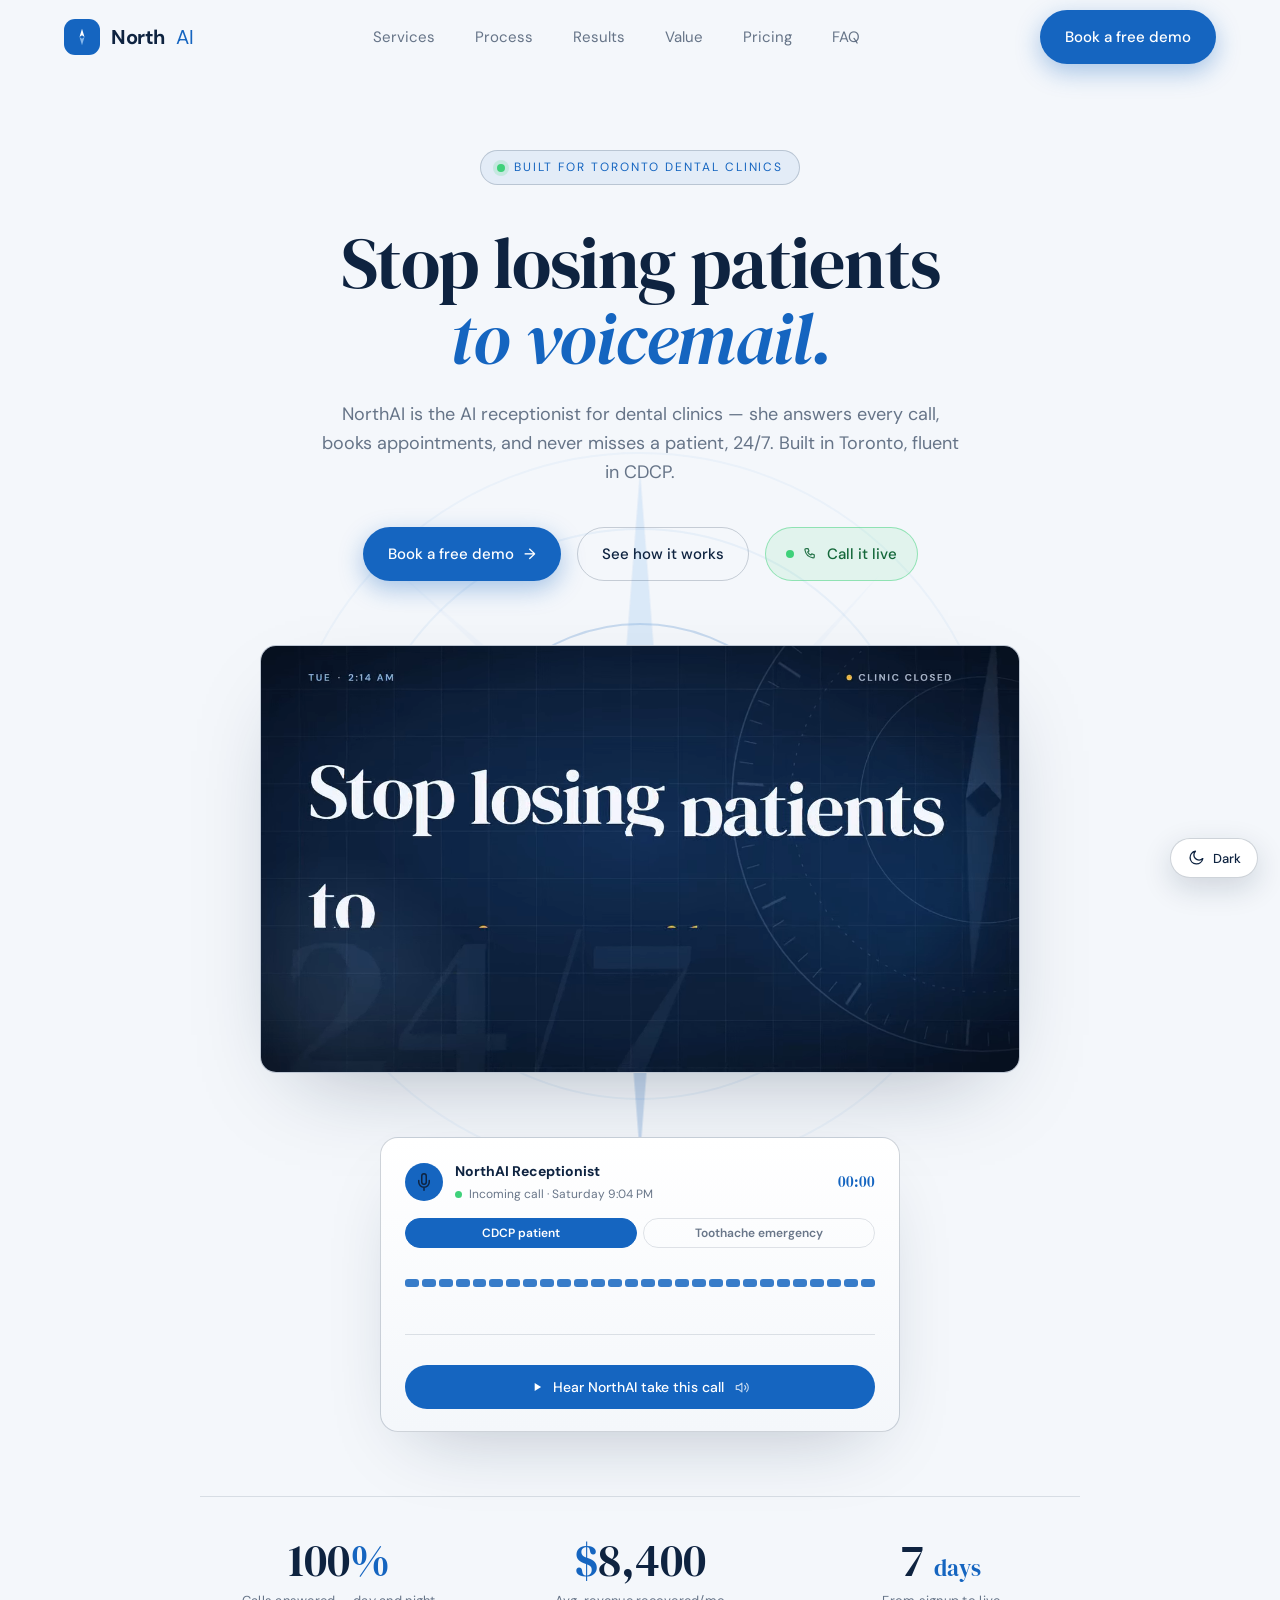
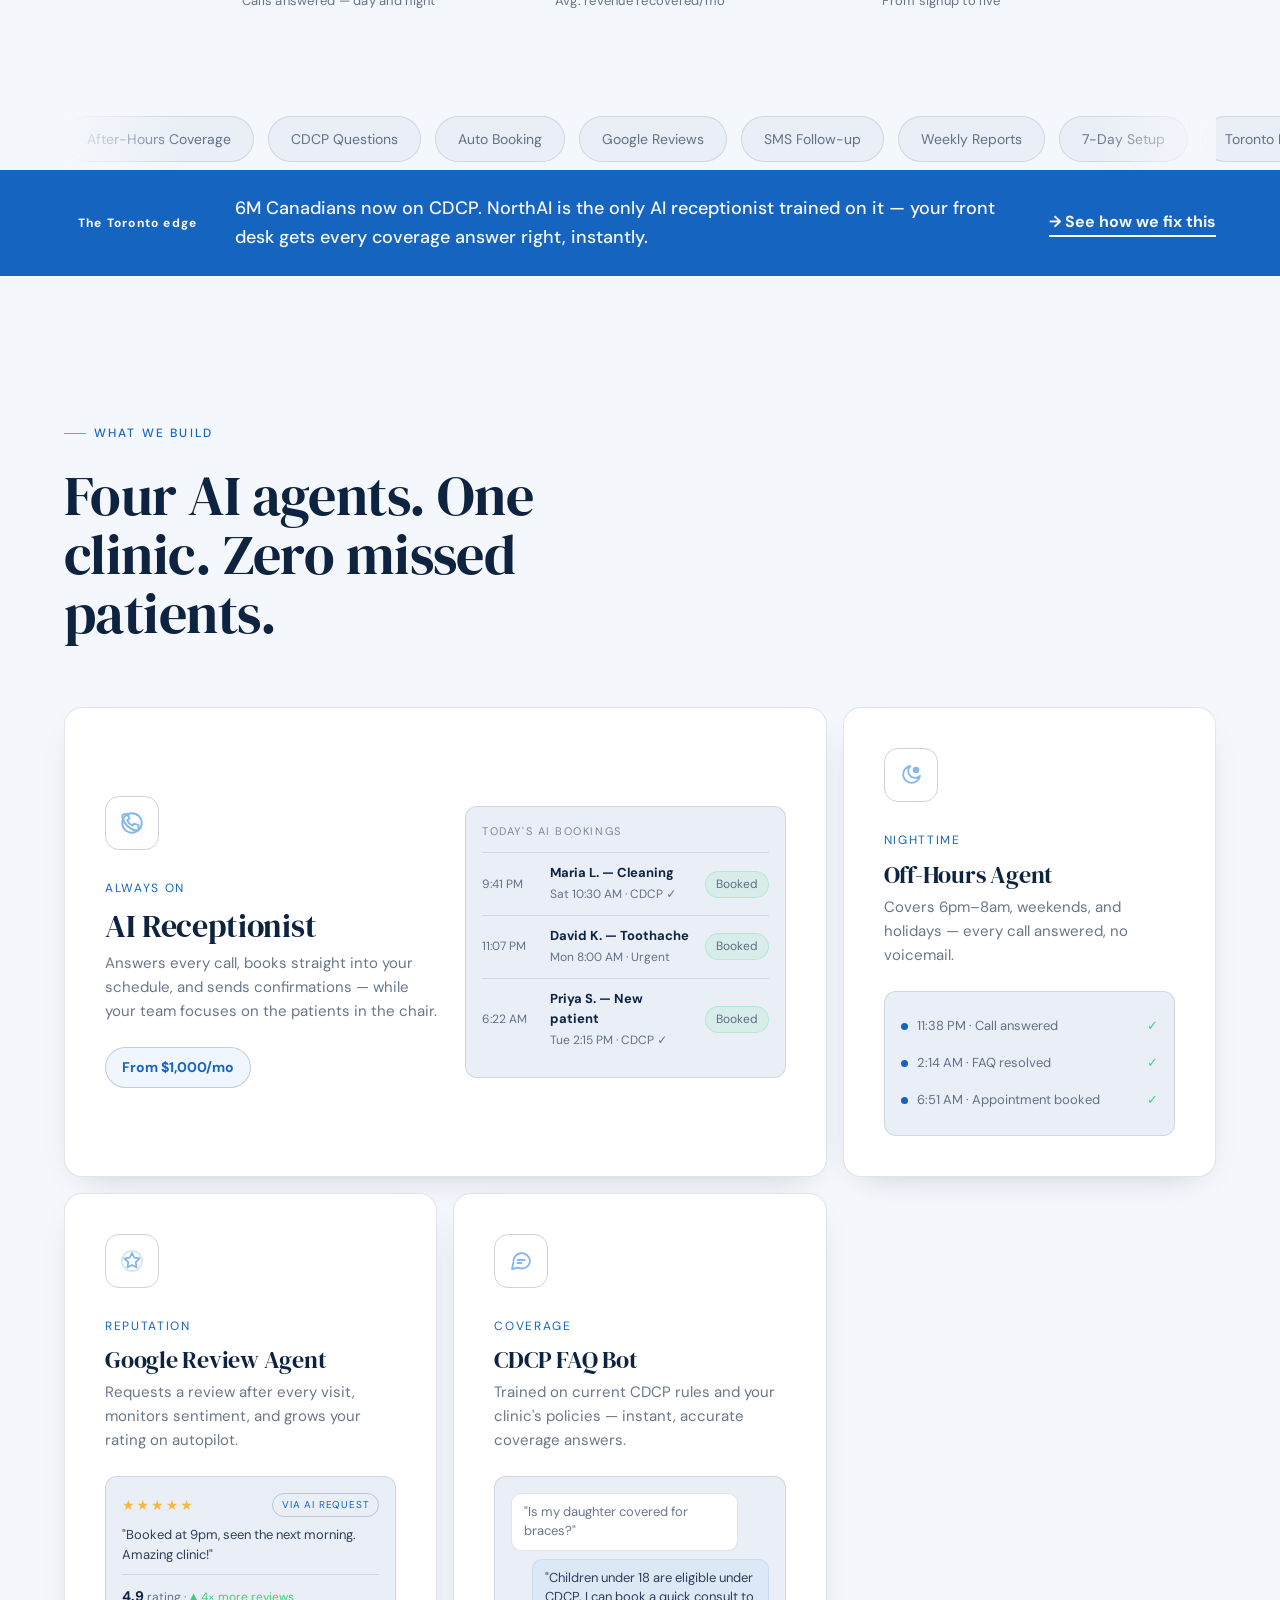
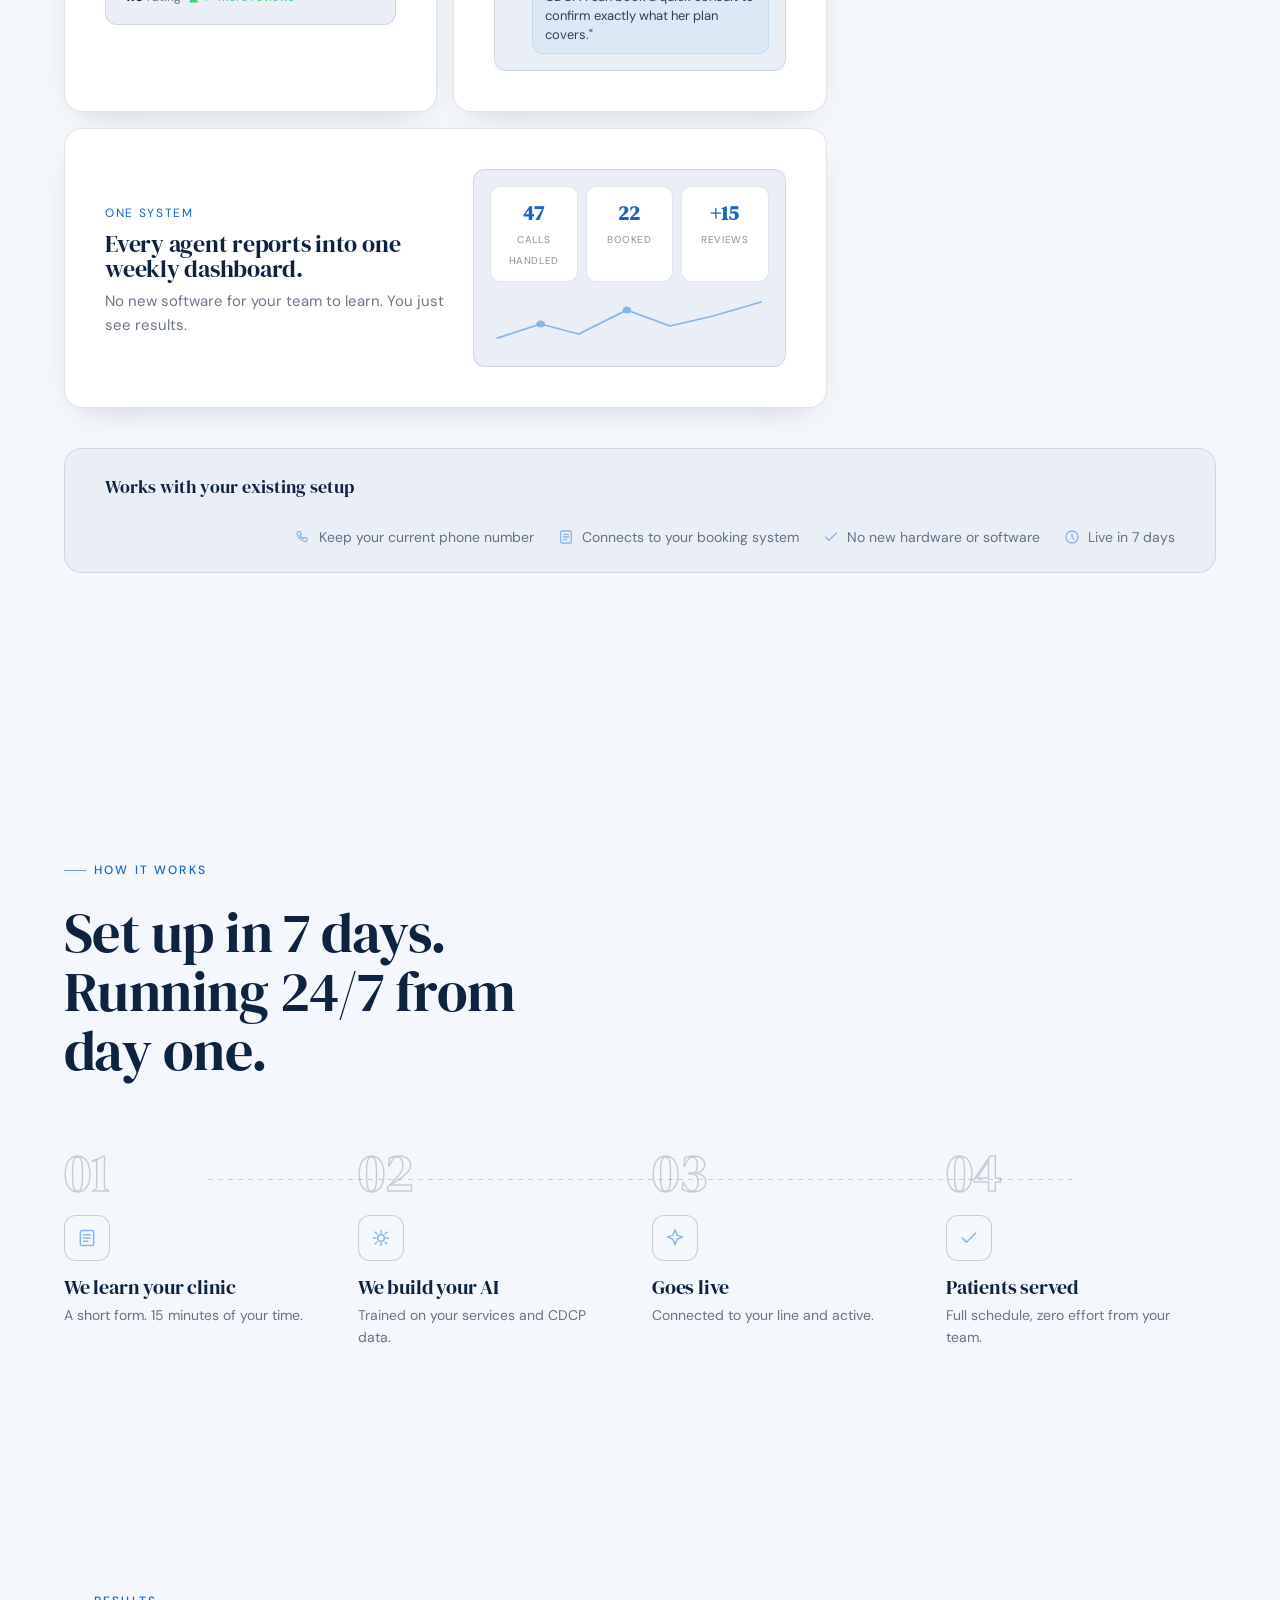
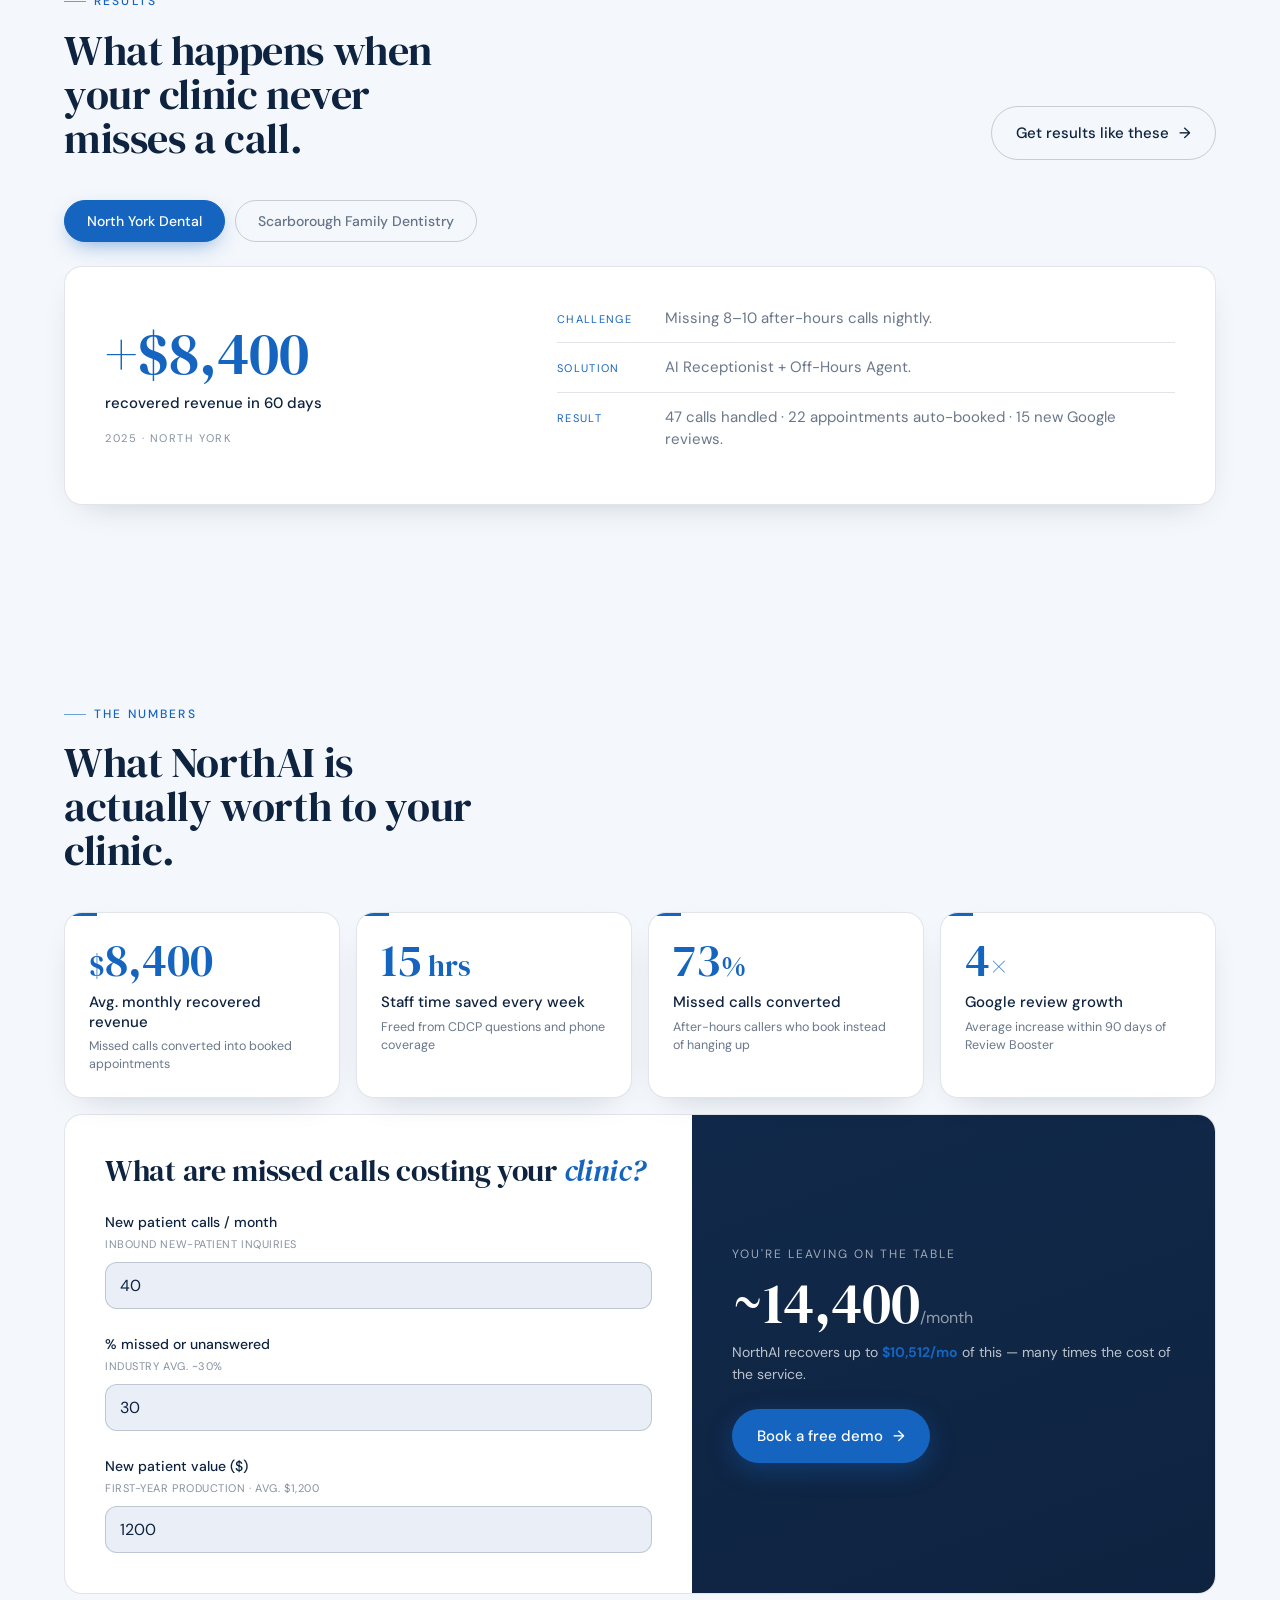
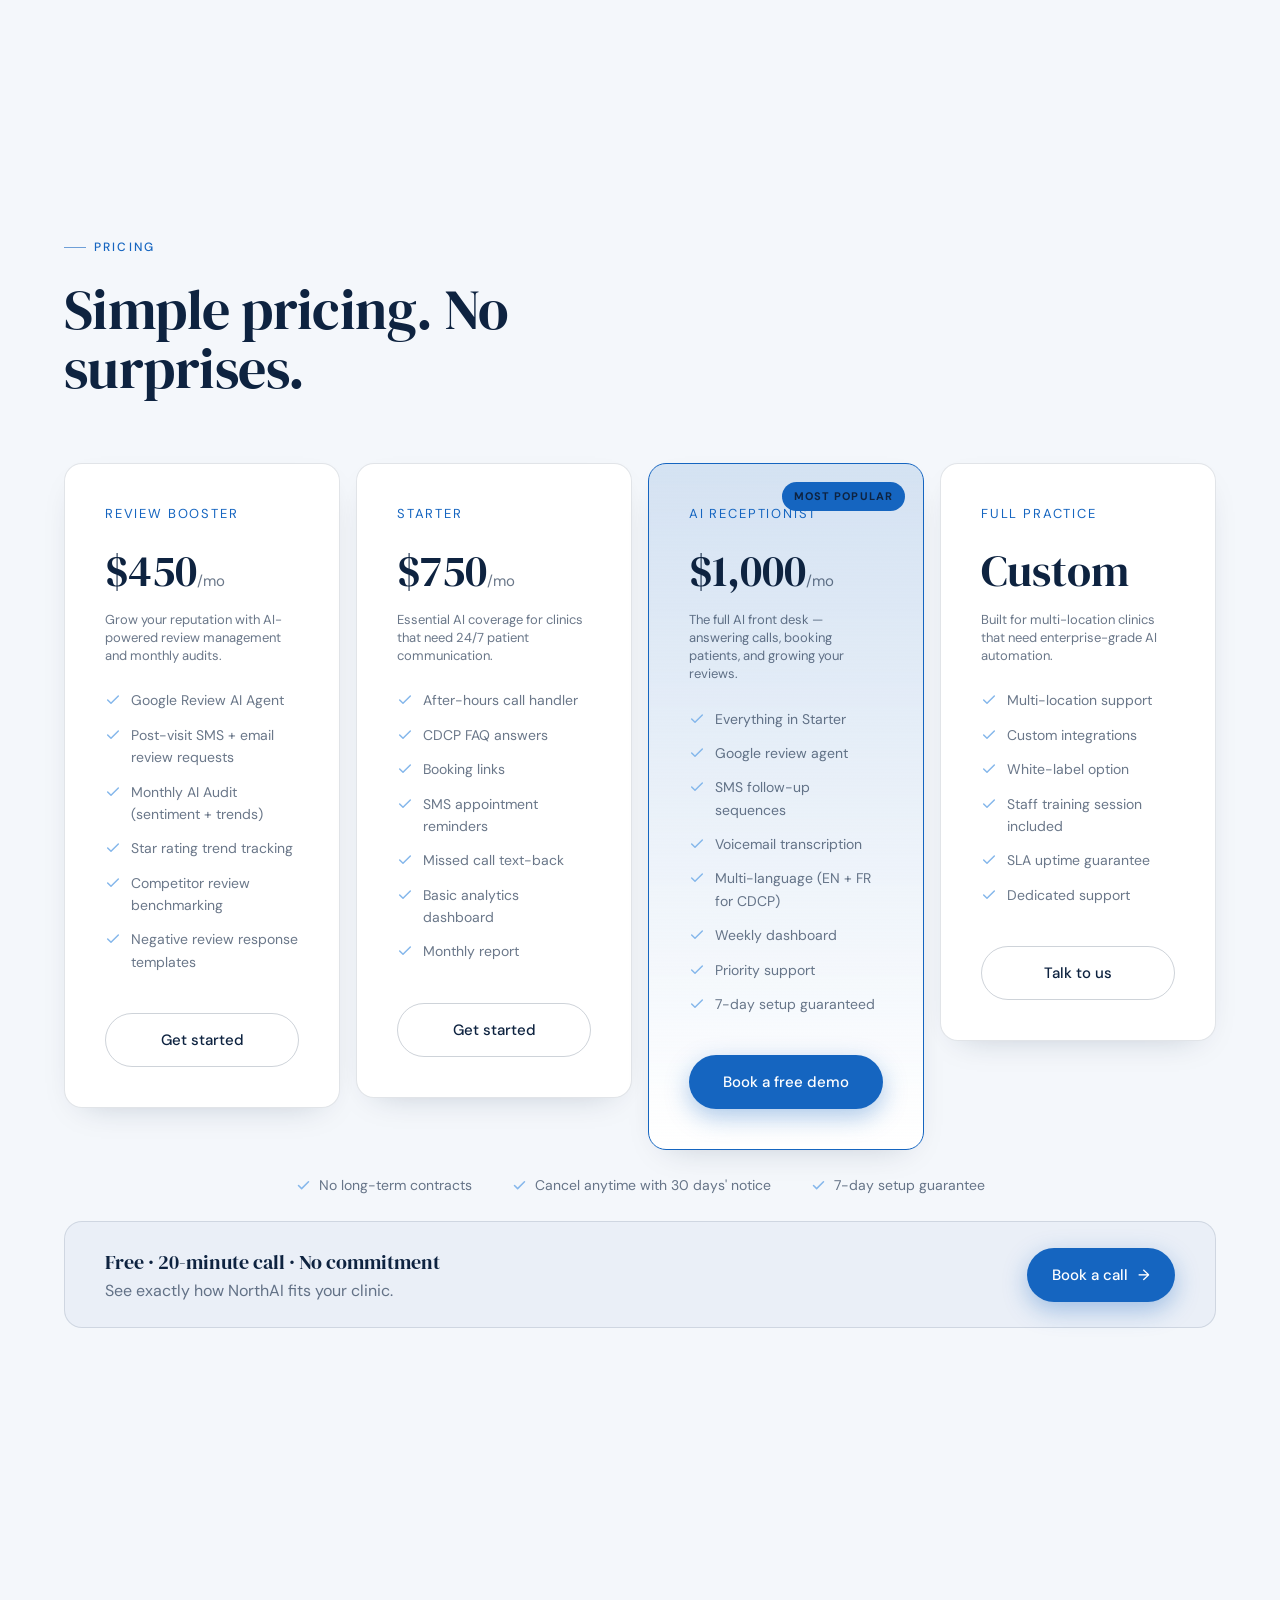
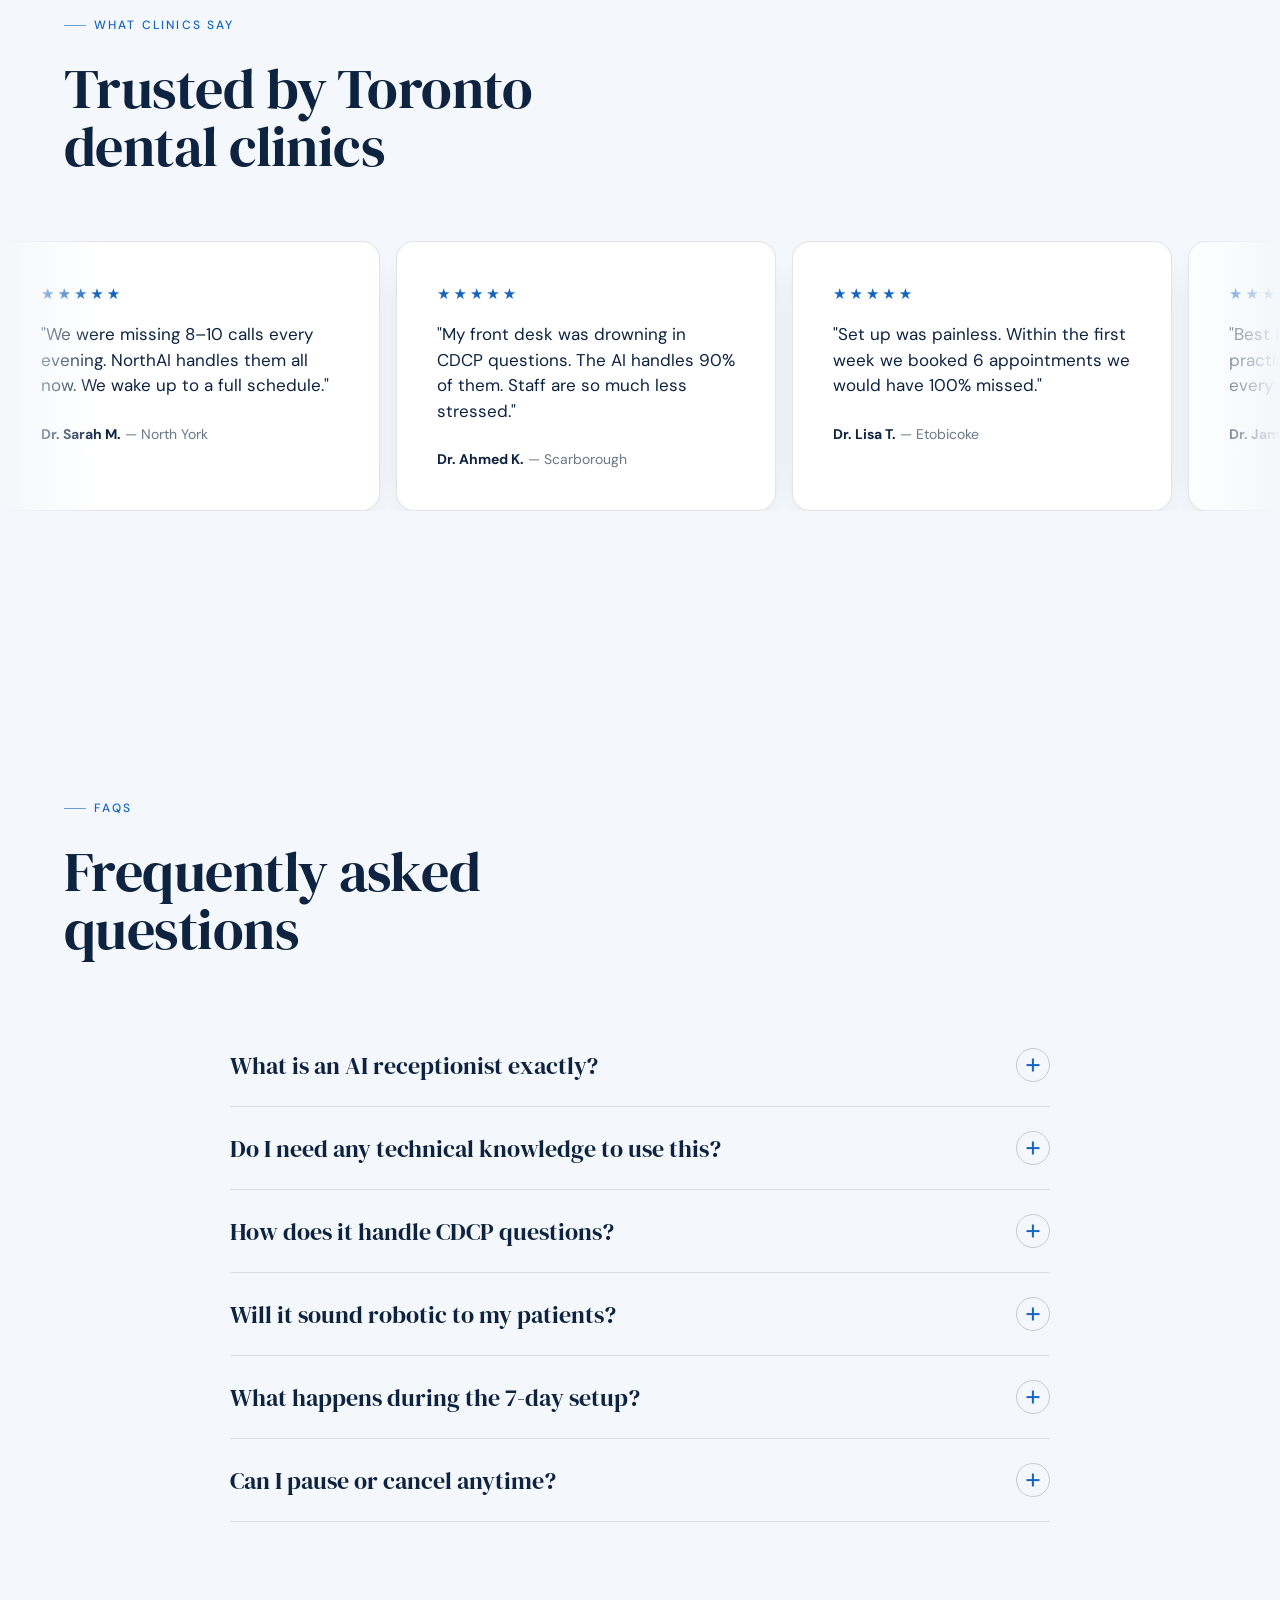
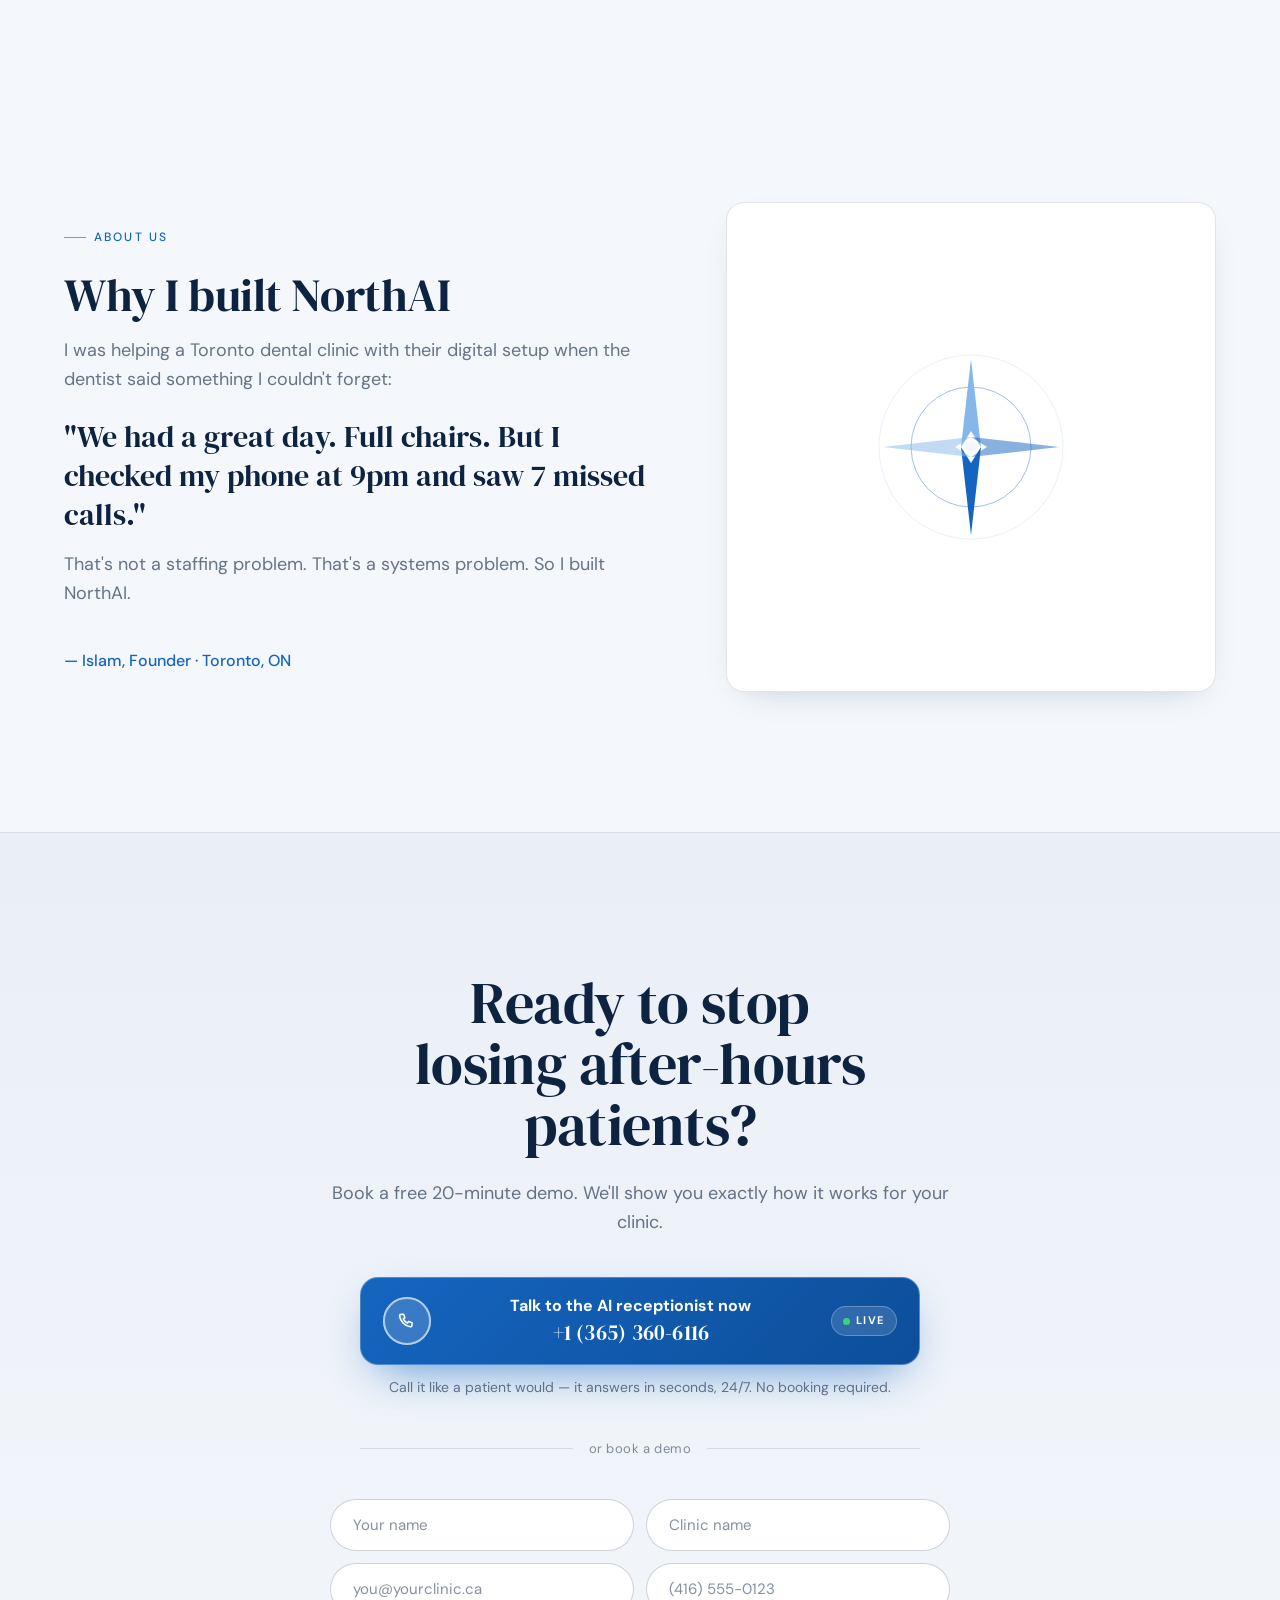
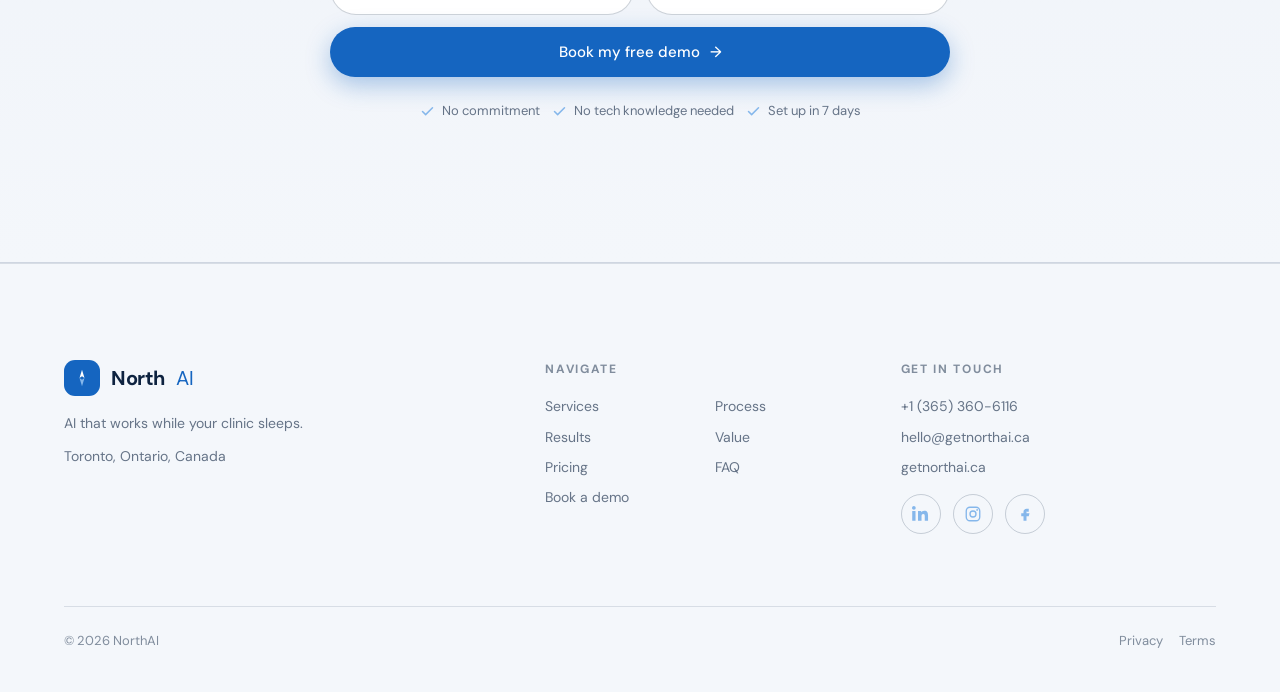
==== index.html @ 4460388b "Call demo: two scenarios (CDCP booking + toothache emergency) with single natural recording each Add" ====
<!DOCTYPE html>
<html lang="en">
<head>
<meta charset="UTF-8">
<meta name="viewport" content="width=device-width, initial-scale=1.0">
<title>NorthAI — AI that works while your clinic sleeps</title>
<meta name="description" content="NorthAI builds AI receptionists for Toronto dental clinics overwhelmed by CDCP patients. Handles after-hours calls, books appointments, answers CDCP questions. From $450/month.">
<meta property="og:title" content="NorthAI — AI that works while your clinic sleeps">
<meta property="og:description" content="NorthAI builds AI receptionists for Toronto dental clinics overwhelmed by CDCP patients. Handles after-hours calls, books appointments, answers CDCP questions. From $450/month.">
<meta property="og:type" content="website">
<meta name="theme-color" content="#0E2340">
<link rel="icon" href="favicon.svg" type="image/svg+xml">
<link rel="preconnect" href="https://fonts.googleapis.com">
<link rel="preconnect" href="https://fonts.gstatic.com" crossorigin>
<link rel="preload" as="style" href="https://fonts.googleapis.com/css2?family=DM+Sans:ital,opsz,wght@0,9..40,400;0,9..40,500;0,9..40,700;1,9..40,400&family=DM+Serif+Display:ital@0;1&display=swap">
<link rel="stylesheet" href="https://fonts.googleapis.com/css2?family=DM+Sans:ital,opsz,wght@0,9..40,400;0,9..40,500;0,9..40,700;1,9..40,400&family=DM+Serif+Display:ital@0;1&display=swap">
<link rel="stylesheet" href="style.css?v=5">
</head>
<body class="light">

<!-- ============================ NAV ============================ -->
<header class="nav" id="nav">
  <div class="wrap nav-inner">
    <a href="#top" class="logo" aria-label="NorthAI home">
      <span class="mark" aria-hidden="true">
        <svg width="20" height="20" viewBox="0 0 24 24" fill="none">
          <polygon points="12,2 15,12 12,10 9,12" fill="#FFFFFF"/>
          <polygon points="12,22 9,12 12,14 15,12" fill="#85B7EB"/>
        </svg>
      </span>
      <b>North</b><span>AI</span>
    </a>
    <nav class="nav-links" aria-label="Primary">
      <a href="#services">Services</a>
      <a href="#process">Process</a>
      <a href="#results">Results</a>
      <a href="#value">Value</a>
      <a href="#pricing">Pricing</a>
      <a href="#faq">FAQ</a>
    </nav>
    <div class="nav-cta">
      <a href="#contact" class="btn btn-solid">Book a free demo</a>
      <button class="hamburger" id="hamburger" aria-label="Open menu" aria-expanded="false" aria-controls="mobileMenu">
        <span></span><span></span><span></span>
      </button>
    </div>
  </div>
  <div class="mobile-menu" id="mobileMenu">
    <ul>
      <li><a href="#services">Services</a></li>
      <li><a href="#process">Process</a></li>
      <li><a href="#results">Results</a></li>
      <li><a href="#value">Value</a></li>
      <li><a href="#pricing">Pricing</a></li>
      <li><a href="#faq">FAQ</a></li>
      <li><a href="#contact" class="btn btn-solid">Book a free demo</a></li>
    </ul>
  </div>
</header>

<!-- Post-call popup -->
<div class="cc-modal" id="ccModal" role="dialog" aria-modal="true" aria-labelledby="ccModalTitle" hidden>
  <div class="cc-modal-backdrop" data-close></div>
  <div class="cc-modal-card">
    <button class="cc-modal-x" type="button" aria-label="Close" data-close>×</button>
    <div class="cc-modal-ic" aria-hidden="true">
      <svg width="26" height="26" viewBox="0 0 24 24" fill="none" stroke="currentColor" stroke-width="1.8" stroke-linecap="round" stroke-linejoin="round"><path d="M5 4h3l1.5 4-2 1.5a11 11 0 0 0 5 5l1.5-2 4 1.5v3a2 2 0 0 1-2 2A16 16 0 0 1 3 6a2 2 0 0 1 2-2z"/></svg>
    </div>
    <h3 id="ccModalTitle">That was just a sample.</h3>
    <p>Hear real-life conversations, CDCP scenarios, and use cases tailored to <em>your</em> clinic — on a free 15-minute demo call.</p>
    <a href="#contact" class="btn btn-solid" data-close>Contact us <span class="btn-arrow">→</span></a>
    <button class="cc-modal-later" type="button" data-close>Maybe later</button>
  </div>
</div>

<button class="theme-toggle" id="themeToggle" aria-label="Toggle light and dark theme" title="Toggle theme">
  <svg class="ti-sun" width="18" height="18" viewBox="0 0 24 24" fill="none" stroke="currentColor" stroke-width="1.8" stroke-linecap="round" stroke-linejoin="round"><circle cx="12" cy="12" r="4.5"/><path d="M12 2v2M12 20v2M2 12h2M20 12h2M4.9 4.9l1.4 1.4M17.7 17.7l1.4 1.4M19.1 4.9l-1.4 1.4M6.3 17.7l-1.4 1.4"/></svg>
  <svg class="ti-moon" width="18" height="18" viewBox="0 0 24 24" fill="none" stroke="currentColor" stroke-width="1.8" stroke-linecap="round" stroke-linejoin="round"><path d="M21 12.8A8.5 8.5 0 1 1 11.2 3a6.6 6.6 0 0 0 9.8 9.8z"/></svg>
  <span class="tt-label">Light</span>
</button>

<main id="top">

<!-- ============================ HERO ============================ -->
<section class="hero">
  <svg class="compass-bg" viewBox="0 0 400 400" fill="none" aria-hidden="true">
    <circle cx="200" cy="200" r="190" stroke="#85B7EB" stroke-width="1" opacity=".10"/>
    <circle cx="200" cy="200" r="150" stroke="#85B7EB" stroke-width="1" opacity=".14"/>
    <circle cx="200" cy="200" r="100" stroke="#1565C0" stroke-width="1" opacity=".22"/>
    <g class="spin-slow" opacity=".5">
      <polygon points="200,20 214,200 200,170 186,200" fill="#85B7EB" opacity=".5"/>
      <polygon points="200,380 186,200 200,230 214,200" fill="#1565C0" opacity=".45"/>
      <polygon points="20,200 200,186 170,200 200,214" fill="#85B7EB" opacity=".22"/>
      <polygon points="380,200 200,214 230,200 200,186" fill="#1565C0" opacity=".22"/>
      <polygon points="73,73 200,193 175,193 193,175" fill="#85B7EB" opacity=".12"/>
      <polygon points="327,327 200,207 225,207 207,225" fill="#1565C0" opacity=".12"/>
      <polygon points="327,73 207,200 207,175 225,193" fill="#85B7EB" opacity=".12"/>
      <polygon points="73,327 193,200 193,225 175,207" fill="#1565C0" opacity=".12"/>
    </g>
  </svg>

  <div class="wrap">
    <span class="badge reveal"><span class="dot" aria-hidden="true"></span>Built for Toronto dental clinics</span>
    <h1 class="reveal" style="transition-delay:.05s">Stop losing patients<br><span class="accent">to voicemail.</span></h1>
    <p class="lead reveal" style="transition-delay:.12s">NorthAI is the AI receptionist for dental clinics — she answers every call, books appointments, and never misses a patient, 24/7. Built in Toronto, fluent in CDCP.</p>
    <div class="hero-ctas reveal" style="transition-delay:.18s">
      <a href="#contact" class="btn btn-solid">Book a free demo <span class="btn-arrow">→</span></a>
      <a href="#services" class="btn btn-ghost">See how it works</a>
      <a href="tel:+13653606116" class="btn-call" aria-label="Call the NorthAI receptionist live at 365 360 6116">
        <span class="bc-dot" aria-hidden="true"></span>
        <svg width="15" height="15" viewBox="0 0 24 24" fill="none" stroke="currentColor" stroke-width="2" stroke-linecap="round" stroke-linejoin="round" aria-hidden="true"><path d="M5 4h3l1.5 4-2 1.5a11 11 0 0 0 5 5l1.5-2 4 1.5v3a2 2 0 0 1-2 2A16 16 0 0 1 3 6a2 2 0 0 1 2-2z"/></svg>
        <span>Call it live</span>
      </a>
    </div>

    <!-- Hero promo video -->
    <div class="hero-video reveal" style="transition-delay:.2s">
      <video id="heroPromo" autoplay muted loop playsinline preload="metadata"
             poster="video/promo-poster.jpg" aria-label="NorthAI promo: how the AI receptionist answers after-hours calls">
        <source src="video/promo.webm" type="video/webm">
        <source src="video/promo.mp4" type="video/mp4">
      </video>
      <button class="hv-toggle" id="heroPromoToggle" type="button" aria-label="Pause video">
        <svg class="hv-pause" width="13" height="13" viewBox="0 0 24 24" fill="currentColor" aria-hidden="true"><rect x="6" y="5" width="4" height="14" rx="1"/><rect x="14" y="5" width="4" height="14" rx="1"/></svg>
        <svg class="hv-play" width="13" height="13" viewBox="0 0 24 24" fill="currentColor" aria-hidden="true"><path d="M8 5v14l11-7z"/></svg>
      </button>
    </div>

    <!-- Interactive AI call demo card -->
    <div class="call-card reveal" id="callDemo" style="transition-delay:.22s" aria-label="Demo of NorthAI handling a patient call">
      <div class="cc-top">
        <div class="cc-id">
          <span class="cc-avatar" aria-hidden="true">
            <svg width="18" height="18" viewBox="0 0 24 24" fill="none" stroke="#0E2340" stroke-width="2" stroke-linecap="round" stroke-linejoin="round"><path d="M12 1a3 3 0 0 0-3 3v8a3 3 0 0 0 6 0V4a3 3 0 0 0-3-3z"/><path d="M19 10v2a7 7 0 0 1-14 0v-2M12 19v4"/></svg>
          </span>
          <div>
            <b>NorthAI Receptionist</b>
            <span class="cc-status" id="ccStatus"><span class="cc-live"></span><span id="ccStatusText">Incoming call · Saturday 9:04 PM</span></span>
          </div>
        </div>
        <span class="cc-time" id="ccTime">00:00</span>
      </div>

      <div class="cc-tabs" role="tablist" aria-label="Choose a demo call">
        <button class="cc-tab active" type="button" role="tab" aria-selected="true" data-scn="cdcp">CDCP patient</button>
        <button class="cc-tab" type="button" role="tab" aria-selected="false" data-scn="emergency">Toothache emergency</button>
      </div>

      <div class="cc-wave paused" id="ccWave" aria-hidden="true">
        <span></span><span></span><span></span><span></span><span></span><span></span><span></span><span></span><span></span><span></span><span></span><span></span><span></span><span></span><span></span><span></span><span></span><span></span><span></span><span></span><span></span><span></span><span></span><span></span><span></span><span></span><span></span><span></span>
      </div>

      <div class="cc-transcript" id="ccTranscript" aria-live="polite"></div>

      <div class="cc-foot" id="ccFoot"></div>

      <button class="cc-play" id="ccPlay" type="button">
        <svg width="14" height="14" viewBox="0 0 24 24" fill="currentColor" aria-hidden="true"><path d="M8 5v14l11-7z"/></svg>
        <span id="ccPlayLabel">Hear NorthAI take this call</span>
        <svg class="cc-sound" width="15" height="15" viewBox="0 0 24 24" fill="none" stroke="currentColor" stroke-width="1.8" stroke-linecap="round" stroke-linejoin="round" aria-hidden="true"><path d="M11 5 6 9H2v6h4l5 4V5z"/><path d="M15.5 8.5a5 5 0 0 1 0 7M18.5 5.5a9 9 0 0 1 0 13"/></svg>
      </button>
    </div>

    <div class="stats reveal" style="transition-delay:.24s">
      <div class="stat"><div class="num"><span data-count="100">0</span><span class="suf">%</span></div><div class="lbl">Calls answered — day and night</div></div>
      <div class="stat"><div class="num"><span class="suf">$</span><span data-count="8400" data-suffix="">0</span></div><div class="lbl">Avg. revenue recovered/mo</div></div>
      <div class="stat"><div class="num"><span data-count="7">0</span> <span class="suf" style="font-size:.5em">days</span></div><div class="lbl">From signup to live</div></div>
    </div>

    <div class="marquee-wrap reveal" style="transition-delay:.3s" aria-hidden="true">
      <div class="marquee left">
        <span class="pill">After-Hours Coverage</span><span class="pill">CDCP Questions</span><span class="pill">Auto Booking</span><span class="pill">Google Reviews</span><span class="pill">SMS Follow-up</span><span class="pill">Weekly Reports</span><span class="pill">7-Day Setup</span><span class="pill">Toronto Based</span>
        <span class="pill">After-Hours Coverage</span><span class="pill">CDCP Questions</span><span class="pill">Auto Booking</span><span class="pill">Google Reviews</span><span class="pill">SMS Follow-up</span><span class="pill">Weekly Reports</span><span class="pill">7-Day Setup</span><span class="pill">Toronto Based</span>
      </div>
    </div>
  </div>
</section>

<!-- ============================ CDCP ALERT ============================ -->
<section class="alert" aria-label="CDCP alert">
  <div class="wrap">
    <span class="pill-tag">The Toronto edge</span>
    <p>6M Canadians now on CDCP. NorthAI is the only AI receptionist trained on it — your front desk gets every coverage answer right, instantly.</p>
    <a href="#services">→ See how we fix this</a>
  </div>
</section>

<!-- ============================ SERVICES ============================ -->
<section class="section-pad" id="services">
  <div class="wrap">
    <span class="tag reveal">What we build</span>
    <h2 class="h2 reveal" style="transition-delay:.05s">Four AI agents. One clinic. Zero missed patients.</h2>

    <div class="bento">
      <article class="card big reveal">
        <div class="card-copy">
          <div class="ic" aria-hidden="true">
            <svg width="26" height="26" viewBox="0 0 24 24" fill="none" stroke="#85B7EB" stroke-width="1.8" stroke-linecap="round" stroke-linejoin="round">
              <circle class="pulse" cx="12" cy="12" r="9" stroke="#85B7EB" fill="none"/>
              <path d="M5 4h3l1.5 4-2 1.5a11 11 0 0 0 5 5l1.5-2 4 1.5v3a2 2 0 0 1-2 2A16 16 0 0 1 3 6a2 2 0 0 1 2-2z"/>
            </svg>
          </div>
          <span class="ctag">Always on</span>
          <h3>AI Receptionist</h3>
          <p>Answers every call, books straight into your schedule, and sends confirmations — while your team focuses on the patients in the chair.</p>
          <span class="price-badge">From $1,000/mo</span>
        </div>
        <div class="mock mock-bookings" aria-hidden="true">
          <div class="mock-head">Today's AI bookings</div>
          <div class="mock-row"><span class="mock-time">9:41 PM</span><div><b>Maria L. — Cleaning</b><span>Sat 10:30 AM · CDCP ✓</span></div><span class="mock-ok">Booked</span></div>
          <div class="mock-row"><span class="mock-time">11:07 PM</span><div><b>David K. — Toothache</b><span>Mon 8:00 AM · Urgent</span></div><span class="mock-ok">Booked</span></div>
          <div class="mock-row"><span class="mock-time">6:22 AM</span><div><b>Priya S. — New patient</b><span>Tue 2:15 PM · CDCP ✓</span></div><span class="mock-ok">Booked</span></div>
        </div>
      </article>

      <article class="card reveal" style="transition-delay:.08s">
        <div class="ic" aria-hidden="true">
          <svg width="24" height="24" viewBox="0 0 24 24" fill="none" stroke="#85B7EB" stroke-width="1.8" stroke-linecap="round" stroke-linejoin="round">
            <path d="M21 12.8A8.5 8.5 0 1 1 11.2 3a6.6 6.6 0 0 0 9.8 9.8z"/>
            <circle cx="17" cy="7" r="2.4"/><path d="M17 5.2v3.6M15.2 7h3.6"/>
          </svg>
        </div>
        <span class="ctag">Nighttime</span>
        <h3>Off-Hours Agent</h3>
        <p>Covers 6pm–8am, weekends, and holidays — every call answered, no voicemail.</p>
        <div class="mock mock-night" aria-hidden="true">
          <div class="mock-night-row"><span class="mock-dot"></span>11:38 PM · Call answered <b>✓</b></div>
          <div class="mock-night-row"><span class="mock-dot"></span>2:14 AM · FAQ resolved <b>✓</b></div>
          <div class="mock-night-row"><span class="mock-dot"></span>6:51 AM · Appointment booked <b>✓</b></div>
        </div>
      </article>

      <article class="card reveal" style="transition-delay:.12s">
        <div class="ic" aria-hidden="true">
          <svg width="24" height="24" viewBox="0 0 24 24" fill="none" stroke="#85B7EB" stroke-width="1.8" stroke-linecap="round" stroke-linejoin="round">
            <circle class="spin-slow" cx="12" cy="12" r="10" opacity=".35"/>
            <path d="M12 4l2.3 4.7 5.2.8-3.8 3.7.9 5.2L12 16l-4.6 2.4.9-5.2L4.5 9.5l5.2-.8z"/>
          </svg>
        </div>
        <span class="ctag">Reputation</span>
        <h3>Google Review Agent</h3>
        <p>Requests a review after every visit, monitors sentiment, and grows your rating on autopilot.</p>
        <div class="mock mock-review" aria-hidden="true">
          <div class="mock-review-top"><span class="mock-stars">★★★★★</span><span class="mock-badge">via AI request</span></div>
          <p>"Booked at 9pm, seen the next morning. Amazing clinic!"</p>
          <div class="mock-review-foot"><b>4.9</b> rating · <span class="mock-up">▲ 4× more reviews</span></div>
        </div>
      </article>

      <article class="card reveal" style="transition-delay:.16s">
        <div class="ic" aria-hidden="true">
          <svg width="24" height="24" viewBox="0 0 24 24" fill="none" stroke="#85B7EB" stroke-width="1.8" stroke-linecap="round" stroke-linejoin="round">
            <path d="M21 11.5a8 8 0 0 1-11.6 7.1L3 20l1.4-6.4A8 8 0 1 1 21 11.5z"/>
            <path d="M8.5 11h7M8.5 14h4"/>
          </svg>
        </div>
        <span class="ctag">Coverage</span>
        <h3>CDCP FAQ Bot</h3>
        <p>Trained on current CDCP rules and your clinic's policies — instant, accurate coverage answers.</p>
        <div class="mock mock-chat" aria-hidden="true">
          <p class="mock-q">"Is my daughter covered for braces?"</p>
          <p class="mock-a">"Children under 18 are eligible under CDCP. I can book a quick consult to confirm exactly what her plan covers."</p>
        </div>
      </article>

      <article class="card wide reveal" style="transition-delay:.2s">
        <div class="card-copy">
          <span class="ctag">One system</span>
          <h3 style="margin-top:6px">Every agent reports into one weekly dashboard.</h3>
          <p>No new software for your team to learn. You just see results.</p>
        </div>
        <div class="mock mock-dash" aria-hidden="true">
          <div class="mock-tiles">
            <div class="mock-tile"><b>47</b><span>Calls handled</span></div>
            <div class="mock-tile"><b>22</b><span>Booked</span></div>
            <div class="mock-tile"><b>+15</b><span>Reviews</span></div>
          </div>
          <svg width="100%" height="56" viewBox="0 0 220 56" fill="none" stroke="#85B7EB" stroke-width="1.8" stroke-linecap="round" stroke-linejoin="round" preserveAspectRatio="none">
            <path d="M6 44l34-14 30 10 38-24 34 16 34-10 38-14"/>
            <circle cx="108" cy="16" r="2.6" fill="#85B7EB"/><circle cx="40" cy="30" r="2.6" fill="#85B7EB"/>
          </svg>
        </div>
      </article>
    </div>

    <!-- Works-with trust strip -->
    <div class="fitbar reveal" style="transition-delay:.24s">
      <span class="fit-title">Works with your existing setup</span>
      <div class="fit-items">
        <span class="fit-item"><svg width="16" height="16" viewBox="0 0 24 24" fill="none" stroke="#85B7EB" stroke-width="2" stroke-linecap="round" stroke-linejoin="round"><path d="M5 4h3l1.5 4-2 1.5a11 11 0 0 0 5 5l1.5-2 4 1.5v3a2 2 0 0 1-2 2A16 16 0 0 1 3 6a2 2 0 0 1 2-2z"/></svg>Keep your current phone number</span>
        <span class="fit-item"><svg width="16" height="16" viewBox="0 0 24 24" fill="none" stroke="#85B7EB" stroke-width="2" stroke-linecap="round" stroke-linejoin="round"><rect x="4" y="3" width="16" height="18" rx="2"/><path d="M8 8h8M8 12h8M8 16h5"/></svg>Connects to your booking system</span>
        <span class="fit-item"><svg width="16" height="16" viewBox="0 0 24 24" fill="none" stroke="#85B7EB" stroke-width="2" stroke-linecap="round" stroke-linejoin="round"><path d="M20 6L9 17l-5-5"/></svg>No new hardware or software</span>
        <span class="fit-item"><svg width="16" height="16" viewBox="0 0 24 24" fill="none" stroke="#85B7EB" stroke-width="2" stroke-linecap="round" stroke-linejoin="round"><circle cx="12" cy="12" r="9"/><path d="M12 7v5l3 3"/></svg>Live in 7 days</span>
      </div>
    </div>
  </div>
</section>

<!-- ============================ PROCESS ============================ -->
<section class="section-pad" id="process">
  <div class="wrap">
    <span class="tag reveal">How it works</span>
    <h2 class="h2 reveal" style="transition-delay:.05s">Set up in 7 days. Running 24/7 from day one.</h2>

    <div class="steps">
      <div class="step reveal">
        <div class="n">01</div>
        <div class="si" aria-hidden="true"><svg width="20" height="20" viewBox="0 0 24 24" fill="none" stroke="#85B7EB" stroke-width="1.8" stroke-linecap="round" stroke-linejoin="round"><rect x="4" y="3" width="16" height="18" rx="2"/><path d="M8 8h8M8 12h8M8 16h5"/></svg></div>
        <h3>We learn your clinic</h3>
        <p>A short form. 15 minutes of your time.</p>
      </div>
      <div class="step reveal" style="transition-delay:.08s">
        <div class="n">02</div>
        <div class="si" aria-hidden="true"><svg width="20" height="20" viewBox="0 0 24 24" fill="none" stroke="#85B7EB" stroke-width="1.8" stroke-linecap="round" stroke-linejoin="round"><path d="M12 3v3M12 18v3M3 12h3M18 12h3"/><circle cx="12" cy="12" r="4"/><path d="M5 5l2 2M17 17l2 2M19 5l-2 2M7 17l-2 2"/></svg></div>
        <h3>We build your AI</h3>
        <p>Trained on your services and CDCP data.</p>
      </div>
      <div class="step reveal" style="transition-delay:.16s">
        <div class="n">03</div>
        <div class="si" aria-hidden="true"><svg width="20" height="20" viewBox="0 0 24 24" fill="none" stroke="#85B7EB" stroke-width="1.8" stroke-linecap="round" stroke-linejoin="round"><path d="M12 2l2.5 6.5L21 11l-6.5 2.5L12 20l-2.5-6.5L3 11l6.5-2.5z"/></svg></div>
        <h3>Goes live</h3>
        <p>Connected to your line and active.</p>
      </div>
      <div class="step reveal" style="transition-delay:.24s">
        <div class="n">04</div>
        <div class="si" aria-hidden="true"><svg width="20" height="20" viewBox="0 0 24 24" fill="none" stroke="#85B7EB" stroke-width="1.8" stroke-linecap="round" stroke-linejoin="round"><path d="M20 6L9 17l-5-5"/></svg></div>
        <h3>Patients served</h3>
        <p>Full schedule, zero effort from your team.</p>
      </div>
    </div>
  </div>
</section>

<!-- ============================ RESULTS ============================ -->
<section class="section-tight" id="results">
  <div class="wrap">
    <div class="sec-head reveal">
      <div>
        <span class="tag">Results</span>
        <h2 class="h2 h2-sm">What happens when your clinic never misses a call.</h2>
      </div>
      <a href="#contact" class="btn btn-ghost sec-head-cta">Get results like these <span class="btn-arrow">→</span></a>
    </div>

    <div class="case-tabs reveal" role="tablist" aria-label="Clinic case studies">
      <button class="case-tab active" role="tab" id="caseTab0" aria-controls="casePanel0" aria-selected="true" data-case="0">North York Dental</button>
      <button class="case-tab" role="tab" id="caseTab1" aria-controls="casePanel1" aria-selected="false" data-case="1">Scarborough Family Dentistry</button>
    </div>

    <div class="case-panels reveal" style="transition-delay:.06s">
      <article class="case-panel active" id="casePanel0" role="tabpanel" aria-labelledby="caseTab0" data-panel="0">
        <div class="cp-metric">
          <div class="cp-num" data-count="8400" data-prefix="+$">+$8,400</div>
          <div class="cp-metric-lbl">recovered revenue in 60 days</div>
          <div class="cp-meta">2025 · North York</div>
        </div>
        <div class="cp-detail">
          <div class="cp-row"><span class="cp-k">Challenge</span><span class="cp-v">Missing 8–10 after-hours calls nightly.</span></div>
          <div class="cp-row"><span class="cp-k">Solution</span><span class="cp-v">AI Receptionist + Off-Hours Agent.</span></div>
          <div class="cp-row"><span class="cp-k">Result</span><span class="cp-v">47 calls handled · 22 appointments auto-booked · 15 new Google reviews.</span></div>
        </div>
      </article>

      <article class="case-panel" id="casePanel1" role="tabpanel" aria-labelledby="caseTab1" data-panel="1" hidden>
        <div class="cp-metric">
          <div class="cp-num" data-count="15" data-suffix=" hrs">15 hrs</div>
          <div class="cp-metric-lbl">of staff time reclaimed every week</div>
          <div class="cp-meta">2025 · Scarborough</div>
        </div>
        <div class="cp-detail">
          <div class="cp-row"><span class="cp-k">Challenge</span><span class="cp-v">Staff spending 3 hrs/day on CDCP questions.</span></div>
          <div class="cp-row"><span class="cp-k">Solution</span><span class="cp-v">CDCP FAQ Bot + AI Receptionist.</span></div>
          <div class="cp-row"><span class="cp-k">Result</span><span class="cp-v">90% of CDCP questions handled by AI · patient satisfaction up.</span></div>
        </div>
      </article>
    </div>
  </div>
</section>

<!-- ============================ ECONOMIC VALUE ============================ -->
<section class="section-tight" id="value">
  <div class="wrap">
    <div class="sec-head reveal">
      <div>
        <span class="tag">The numbers</span>
        <h2 class="h2 h2-sm">What NorthAI is actually worth to your clinic.</h2>
      </div>
    </div>

    <div class="value-strip reveal" style="transition-delay:.06s">
      <article class="vstat">
        <div class="vnum"><span class="vunit">$</span><span data-count="8400">0</span></div>
        <div class="vlbl">Avg. monthly recovered revenue</div>
        <div class="vsub">Missed calls converted into booked appointments</div>
      </article>
      <article class="vstat">
        <div class="vnum"><span data-count="15">0</span><span class="vunit vword">hrs</span></div>
        <div class="vlbl">Staff time saved every week</div>
        <div class="vsub">Freed from CDCP questions and phone coverage</div>
      </article>
      <article class="vstat">
        <div class="vnum"><span data-count="73">0</span><span class="vunit">%</span></div>
        <div class="vlbl">Missed calls converted</div>
        <div class="vsub">After-hours callers who book instead of hanging up</div>
      </article>
      <article class="vstat">
        <div class="vnum"><span data-count="4">0</span><span class="vunit">×</span></div>
        <div class="vlbl">Google review growth</div>
        <div class="vsub">Average increase within 90 days of Review Booster</div>
      </article>
    </div>

    <!-- ROI Calculator -->
    <div class="roi reveal" style="transition-delay:.2s">
      <div class="roi-inputs">
        <h3 class="roi-title">What are missed calls costing your <span class="accent">clinic?</span></h3>
        <div class="roi-field">
          <label for="roiCalls">New patient calls / month</label>
          <span class="roi-hint">Inbound new-patient inquiries</span>
          <input type="number" id="roiCalls" value="40" min="0" inputmode="numeric">
        </div>
        <div class="roi-field">
          <label for="roiMissed">% missed or unanswered</label>
          <span class="roi-hint">Industry avg. ~30%</span>
          <input type="number" id="roiMissed" value="30" min="0" max="100" inputmode="numeric">
        </div>
        <div class="roi-field">
          <label for="roiValue">New patient value ($)</label>
          <span class="roi-hint">First-year production · avg. $1,200</span>
          <input type="number" id="roiValue" value="1200" min="0" inputmode="numeric">
        </div>
      </div>

      <div class="roi-result">
        <span class="roi-label">You're leaving on the table</span>
        <div class="roi-amount">~<span id="roiLost">14,400</span><small>/month</small></div>
        <p class="roi-sub">NorthAI recovers up to <b id="roiRecovered">$10,512/mo</b> of this — many times the cost of the service.</p>
        <a href="#contact" class="btn btn-solid">Book a free demo <span class="btn-arrow">→</span></a>
      </div>
    </div>

  </div>
</section>

<!-- ============================ PRICING ============================ -->
<section class="section-pad" id="pricing">
  <div class="wrap">
    <span class="tag reveal">Pricing</span>
    <h2 class="h2 reveal" style="transition-delay:.05s">Simple pricing. No surprises.</h2>

    <div class="prices">

      <!-- Review Booster $450 -->
      <article class="plan reveal">
        <div class="pname">Review Booster</div>
        <div class="pcost">$450<small>/mo</small></div>
        <p class="pdesc">Grow your reputation with AI-powered review management and monthly audits.</p>
        <ul>
          <li><svg width="16" height="16" viewBox="0 0 24 24" fill="none" stroke="#85B7EB" stroke-width="2.2" stroke-linecap="round" stroke-linejoin="round"><path d="M20 6L9 17l-5-5"/></svg>Google Review AI Agent</li>
          <li><svg width="16" height="16" viewBox="0 0 24 24" fill="none" stroke="#85B7EB" stroke-width="2.2" stroke-linecap="round" stroke-linejoin="round"><path d="M20 6L9 17l-5-5"/></svg>Post-visit SMS + email review requests</li>
          <li><svg width="16" height="16" viewBox="0 0 24 24" fill="none" stroke="#85B7EB" stroke-width="2.2" stroke-linecap="round" stroke-linejoin="round"><path d="M20 6L9 17l-5-5"/></svg>Monthly AI Audit (sentiment + trends)</li>
          <li><svg width="16" height="16" viewBox="0 0 24 24" fill="none" stroke="#85B7EB" stroke-width="2.2" stroke-linecap="round" stroke-linejoin="round"><path d="M20 6L9 17l-5-5"/></svg>Star rating trend tracking</li>
          <li><svg width="16" height="16" viewBox="0 0 24 24" fill="none" stroke="#85B7EB" stroke-width="2.2" stroke-linecap="round" stroke-linejoin="round"><path d="M20 6L9 17l-5-5"/></svg>Competitor review benchmarking</li>
          <li><svg width="16" height="16" viewBox="0 0 24 24" fill="none" stroke="#85B7EB" stroke-width="2.2" stroke-linecap="round" stroke-linejoin="round"><path d="M20 6L9 17l-5-5"/></svg>Negative review response templates</li>
        </ul>
        <a href="#contact" class="btn btn-ghost">Get started</a>
      </article>

      <!-- Starter $750 -->
      <article class="plan reveal" style="transition-delay:.06s">
        <div class="pname">Starter</div>
        <div class="pcost">$750<small>/mo</small></div>
        <p class="pdesc">Essential AI coverage for clinics that need 24/7 patient communication.</p>
        <ul>
          <li><svg width="16" height="16" viewBox="0 0 24 24" fill="none" stroke="#85B7EB" stroke-width="2.2" stroke-linecap="round" stroke-linejoin="round"><path d="M20 6L9 17l-5-5"/></svg>After-hours call handler</li>
          <li><svg width="16" height="16" viewBox="0 0 24 24" fill="none" stroke="#85B7EB" stroke-width="2.2" stroke-linecap="round" stroke-linejoin="round"><path d="M20 6L9 17l-5-5"/></svg>CDCP FAQ answers</li>
          <li><svg width="16" height="16" viewBox="0 0 24 24" fill="none" stroke="#85B7EB" stroke-width="2.2" stroke-linecap="round" stroke-linejoin="round"><path d="M20 6L9 17l-5-5"/></svg>Booking links</li>
          <li><svg width="16" height="16" viewBox="0 0 24 24" fill="none" stroke="#85B7EB" stroke-width="2.2" stroke-linecap="round" stroke-linejoin="round"><path d="M20 6L9 17l-5-5"/></svg>SMS appointment reminders</li>
          <li><svg width="16" height="16" viewBox="0 0 24 24" fill="none" stroke="#85B7EB" stroke-width="2.2" stroke-linecap="round" stroke-linejoin="round"><path d="M20 6L9 17l-5-5"/></svg>Missed call text-back</li>
          <li><svg width="16" height="16" viewBox="0 0 24 24" fill="none" stroke="#85B7EB" stroke-width="2.2" stroke-linecap="round" stroke-linejoin="round"><path d="M20 6L9 17l-5-5"/></svg>Basic analytics dashboard</li>
          <li><svg width="16" height="16" viewBox="0 0 24 24" fill="none" stroke="#85B7EB" stroke-width="2.2" stroke-linecap="round" stroke-linejoin="round"><path d="M20 6L9 17l-5-5"/></svg>Monthly report</li>
        </ul>
        <a href="#contact" class="btn btn-ghost">Get started</a>
      </article>

      <!-- AI Receptionist $1,000 — FEATURED -->
      <article class="plan featured reveal" style="transition-delay:.12s">
        <span class="pop">Most popular</span>
        <div class="pname">AI Receptionist</div>
        <div class="pcost">$1,000<small>/mo</small></div>
        <p class="pdesc">The full AI front desk — answering calls, booking patients, and growing your reviews.</p>
        <ul>
          <li><svg width="16" height="16" viewBox="0 0 24 24" fill="none" stroke="#85B7EB" stroke-width="2.2" stroke-linecap="round" stroke-linejoin="round"><path d="M20 6L9 17l-5-5"/></svg>Everything in Starter</li>
          <li><svg width="16" height="16" viewBox="0 0 24 24" fill="none" stroke="#85B7EB" stroke-width="2.2" stroke-linecap="round" stroke-linejoin="round"><path d="M20 6L9 17l-5-5"/></svg>Google review agent</li>
          <li><svg width="16" height="16" viewBox="0 0 24 24" fill="none" stroke="#85B7EB" stroke-width="2.2" stroke-linecap="round" stroke-linejoin="round"><path d="M20 6L9 17l-5-5"/></svg>SMS follow-up sequences</li>
          <li><svg width="16" height="16" viewBox="0 0 24 24" fill="none" stroke="#85B7EB" stroke-width="2.2" stroke-linecap="round" stroke-linejoin="round"><path d="M20 6L9 17l-5-5"/></svg>Voicemail transcription</li>
          <li><svg width="16" height="16" viewBox="0 0 24 24" fill="none" stroke="#85B7EB" stroke-width="2.2" stroke-linecap="round" stroke-linejoin="round"><path d="M20 6L9 17l-5-5"/></svg>Multi-language (EN + FR for CDCP)</li>
          <li><svg width="16" height="16" viewBox="0 0 24 24" fill="none" stroke="#85B7EB" stroke-width="2.2" stroke-linecap="round" stroke-linejoin="round"><path d="M20 6L9 17l-5-5"/></svg>Weekly dashboard</li>
          <li><svg width="16" height="16" viewBox="0 0 24 24" fill="none" stroke="#85B7EB" stroke-width="2.2" stroke-linecap="round" stroke-linejoin="round"><path d="M20 6L9 17l-5-5"/></svg>Priority support</li>
          <li><svg width="16" height="16" viewBox="0 0 24 24" fill="none" stroke="#85B7EB" stroke-width="2.2" stroke-linecap="round" stroke-linejoin="round"><path d="M20 6L9 17l-5-5"/></svg>7-day setup guaranteed</li>
        </ul>
        <a href="#contact" class="btn btn-solid">Book a free demo</a>
      </article>

      <!-- Full Practice — Custom -->
      <article class="plan reveal" style="transition-delay:.18s">
        <div class="pname">Full Practice</div>
        <div class="pcost">Custom</div>
        <p class="pdesc">Built for multi-location clinics that need enterprise-grade AI automation.</p>
        <ul>
          <li><svg width="16" height="16" viewBox="0 0 24 24" fill="none" stroke="#85B7EB" stroke-width="2.2" stroke-linecap="round" stroke-linejoin="round"><path d="M20 6L9 17l-5-5"/></svg>Multi-location support</li>
          <li><svg width="16" height="16" viewBox="0 0 24 24" fill="none" stroke="#85B7EB" stroke-width="2.2" stroke-linecap="round" stroke-linejoin="round"><path d="M20 6L9 17l-5-5"/></svg>Custom integrations</li>
          <li><svg width="16" height="16" viewBox="0 0 24 24" fill="none" stroke="#85B7EB" stroke-width="2.2" stroke-linecap="round" stroke-linejoin="round"><path d="M20 6L9 17l-5-5"/></svg>White-label option</li>
          <li><svg width="16" height="16" viewBox="0 0 24 24" fill="none" stroke="#85B7EB" stroke-width="2.2" stroke-linecap="round" stroke-linejoin="round"><path d="M20 6L9 17l-5-5"/></svg>Staff training session included</li>
          <li><svg width="16" height="16" viewBox="0 0 24 24" fill="none" stroke="#85B7EB" stroke-width="2.2" stroke-linecap="round" stroke-linejoin="round"><path d="M20 6L9 17l-5-5"/></svg>SLA uptime guarantee</li>
          <li><svg width="16" height="16" viewBox="0 0 24 24" fill="none" stroke="#85B7EB" stroke-width="2.2" stroke-linecap="round" stroke-linejoin="round"><path d="M20 6L9 17l-5-5"/></svg>Dedicated support</li>
        </ul>
        <a href="#contact" class="btn btn-ghost">Talk to us</a>
      </article>

    </div>

    <div class="guarantee reveal" style="transition-delay:.2s">
      <span class="g-item"><svg width="15" height="15" viewBox="0 0 24 24" fill="none" stroke="#85B7EB" stroke-width="2.4" stroke-linecap="round" stroke-linejoin="round"><path d="M20 6L9 17l-5-5"/></svg>No long-term contracts</span>
      <span class="g-item"><svg width="15" height="15" viewBox="0 0 24 24" fill="none" stroke="#85B7EB" stroke-width="2.4" stroke-linecap="round" stroke-linejoin="round"><path d="M20 6L9 17l-5-5"/></svg>Cancel anytime with 30 days' notice</span>
      <span class="g-item"><svg width="15" height="15" viewBox="0 0 24 24" fill="none" stroke="#85B7EB" stroke-width="2.4" stroke-linecap="round" stroke-linejoin="round"><path d="M20 6L9 17l-5-5"/></svg>7-day setup guarantee</span>
    </div>

    <div class="discovery reveal" style="transition-delay:.22s">
      <p><b>Free · 20-minute call · No commitment</b><br>See exactly how NorthAI fits your clinic.</p>
      <a href="#contact" class="btn btn-solid">Book a call <span class="btn-arrow">→</span></a>
    </div>
  </div>
</section>

<!-- ============================ TESTIMONIALS ============================ -->
<section class="section-pad">
  <div class="wrap">
    <span class="tag reveal">What clinics say</span>
    <h2 class="h2 reveal" style="transition-delay:.05s">Trusted by Toronto dental clinics</h2>
  </div>
  <div class="tmarquee-wrap reveal">
    <div class="tmarquee">
      <article class="tcard"><div class="stars" aria-label="5 out of 5 stars">★★★★★</div><p>"We were missing 8–10 calls every evening. NorthAI handles them all now. We wake up to a full schedule."</p><div class="who"><b>Dr. Sarah M.</b> — North York</div></article>
      <article class="tcard"><div class="stars" aria-label="5 out of 5 stars">★★★★★</div><p>"My front desk was drowning in CDCP questions. The AI handles 90% of them. Staff are so much less stressed."</p><div class="who"><b>Dr. Ahmed K.</b> — Scarborough</div></article>
      <article class="tcard"><div class="stars" aria-label="5 out of 5 stars">★★★★★</div><p>"Set up was painless. Within the first week we booked 6 appointments we would have 100% missed."</p><div class="who"><b>Dr. Lisa T.</b> — Etobicoke</div></article>
      <article class="tcard"><div class="stars" aria-label="5 out of 5 stars">★★★★★</div><p>"Best investment I've made for the practice. It literally pays for itself every week."</p><div class="who"><b>Dr. James P.</b> — Mississauga</div></article>
      <!-- duplicate set for seamless loop -->
      <article class="tcard" aria-hidden="true"><div class="stars">★★★★★</div><p>"We were missing 8–10 calls every evening. NorthAI handles them all now. We wake up to a full schedule."</p><div class="who"><b>Dr. Sarah M.</b> — North York</div></article>
      <article class="tcard" aria-hidden="true"><div class="stars">★★★★★</div><p>"My front desk was drowning in CDCP questions. The AI handles 90% of them. Staff are so much less stressed."</p><div class="who"><b>Dr. Ahmed K.</b> — Scarborough</div></article>
      <article class="tcard" aria-hidden="true"><div class="stars">★★★★★</div><p>"Set up was painless. Within the first week we booked 6 appointments we would have 100% missed."</p><div class="who"><b>Dr. Lisa T.</b> — Etobicoke</div></article>
      <article class="tcard" aria-hidden="true"><div class="stars">★★★★★</div><p>"Best investment I've made for the practice. It literally pays for itself every week."</p><div class="who"><b>Dr. James P.</b> — Mississauga</div></article>
    </div>
  </div>
</section>

<!-- ============================ FAQ ============================ -->
<section class="section-pad" id="faq">
  <div class="wrap">
    <span class="tag reveal">FAQs</span>
    <h2 class="h2 reveal" style="transition-delay:.05s">Frequently asked questions</h2>

    <div class="faq">
      <div class="q reveal">
        <button class="q-btn" aria-expanded="false">What is an AI receptionist exactly?<span class="q-ic" aria-hidden="true"></span></button>
        <div class="q-body"><p>It's a voice and text agent that answers your clinic's calls and messages automatically. It speaks naturally, answers patient questions, and books appointments straight into your schedule — just like a great front-desk team member who never clocks out.</p></div>
      </div>
      <div class="q reveal">
        <button class="q-btn" aria-expanded="false">Do I need any technical knowledge to use this?<span class="q-ic" aria-hidden="true"></span></button>
        <div class="q-body"><p>None at all. We handle the entire setup, training, and connection for you. You'll get a simple weekly dashboard, but there's no software for you or your staff to learn or maintain.</p></div>
      </div>
      <div class="q reveal">
        <button class="q-btn" aria-expanded="false">How does it handle CDCP questions?<span class="q-ic" aria-hidden="true"></span></button>
        <div class="q-body"><p>We train the AI on the current Canadian Dental Care Plan rules and your clinic's specific policies. It answers eligibility, coverage, and billing questions instantly and accurately — and escalates anything unusual to your team.</p></div>
      </div>
      <div class="q reveal">
        <button class="q-btn" aria-expanded="false">Will it sound robotic to my patients?<span class="q-ic" aria-hidden="true"></span></button>
        <div class="q-body"><p>No. We use natural, warm voice models tuned to your clinic's tone. Most patients can't tell, and the ones who can appreciate getting a helpful answer at 9pm instead of voicemail.</p></div>
      </div>
      <div class="q reveal">
        <button class="q-btn" aria-expanded="false">What happens during the 7-day setup?<span class="q-ic" aria-hidden="true"></span></button>
        <div class="q-body"><p>Day 1–2 we learn your clinic and services. Day 3–5 we build and train your agents. Day 6–7 we connect to your phone line, test thoroughly, and go live. You're running 24/7 by the end of week one.</p></div>
      </div>
      <div class="q reveal">
        <button class="q-btn" aria-expanded="false">Can I pause or cancel anytime?<span class="q-ic" aria-hidden="true"></span></button>
        <div class="q-body"><p>Yes. There are no long-term contracts. You can pause or cancel any time with 30 days' notice — though most clinics stay because the system pays for itself within the first few weeks.</p></div>
      </div>
    </div>
  </div>
</section>

<!-- ============================ FOUNDER ============================ -->
<section class="section-pad">
  <div class="wrap founder">
    <div class="ftext reveal">
      <span class="tag">About us</span>
      <h2 class="h2" style="font-size:clamp(30px,4vw,46px)">Why I built NorthAI</h2>
      <p>I was helping a Toronto dental clinic with their digital setup when the dentist said something I couldn't forget:</p>
      <p class="quote">"We had a great day. Full chairs. But I checked my phone at 9pm and saw 7 missed calls."</p>
      <p>That's not a staffing problem. That's a systems problem. So I built NorthAI.</p>
      <div class="sign">— Islam, Founder · Toronto, ON</div>
    </div>
    <div class="fcard reveal" style="transition-delay:.1s" aria-hidden="true">
      <svg width="200" height="200" viewBox="0 0 200 200" fill="none">
        <circle cx="100" cy="100" r="92" stroke="#85B7EB" stroke-width="1" opacity=".2"/>
        <circle cx="100" cy="100" r="60" stroke="#1565C0" stroke-width="1" opacity=".4"/>
        <polygon points="100,12 110,100 100,84 90,100" fill="#85B7EB"/>
        <polygon points="100,188 90,100 100,116 110,100" fill="#1565C0"/>
        <polygon points="12,100 100,90 84,100 100,110" fill="#85B7EB" opacity=".5"/>
        <polygon points="188,100 100,110 116,100 100,90" fill="#1565C0" opacity=".5"/>
        <circle cx="100" cy="100" r="6" fill="#F4F7FB"/>
      </svg>
    </div>
  </div>
</section>

<!-- ============================ CTA ============================ -->
<section class="cta section-pad" id="contact">
  <div class="wrap">
    <h2 class="reveal">Ready to stop losing after-hours patients?</h2>
    <p class="lead reveal" style="transition-delay:.06s">Book a free 20-minute demo. We'll show you exactly how it works for your clinic.</p>

    <!-- Live AI call button -->
    <div class="livecall reveal" style="transition-delay:.09s">
      <a class="livecall-btn" href="tel:+13653606116" aria-label="Call the NorthAI receptionist live at 365 360 6116">
        <span class="lc-ring" aria-hidden="true"></span>
        <span class="lc-ic" aria-hidden="true">
          <svg width="20" height="20" viewBox="0 0 24 24" fill="none" stroke="currentColor" stroke-width="1.9" stroke-linecap="round" stroke-linejoin="round"><path d="M5 4h3l1.5 4-2 1.5a11 11 0 0 0 5 5l1.5-2 4 1.5v3a2 2 0 0 1-2 2A16 16 0 0 1 3 6a2 2 0 0 1 2-2z"/></svg>
        </span>
        <span class="lc-txt">
          <b>Talk to the AI receptionist now</b>
          <span class="lc-num">+1 (365) 360-6116</span>
        </span>
        <span class="lc-live" aria-hidden="true"><span class="lc-dot"></span>LIVE</span>
      </a>
      <p class="lc-hint">Call it like a patient would — it answers in seconds, 24/7. No booking required.</p>
    </div>

    <div class="lc-or reveal" style="transition-delay:.1s" aria-hidden="true"><span>or book a demo</span></div>

    <form class="cform cform-full reveal" id="demoForm" style="transition-delay:.12s" novalidate>
      <div class="cf-grid">
        <div class="cf-field">
          <label for="leadName" class="sr-only">Your name</label>
          <input type="text" id="leadName" name="name" placeholder="Your name" required autocomplete="name">
        </div>
        <div class="cf-field">
          <label for="leadClinic" class="sr-only">Clinic name</label>
          <input type="text" id="leadClinic" name="clinic" placeholder="Clinic name" autocomplete="organization">
        </div>
        <div class="cf-field">
          <label for="email" class="sr-only">Your email address</label>
          <input type="email" id="email" name="email" placeholder="you@yourclinic.ca" required autocomplete="email">
        </div>
        <div class="cf-field">
          <label for="leadPhone" class="sr-only">Phone number</label>
          <input type="tel" id="leadPhone" name="phone" placeholder="(416) 555-0123" autocomplete="tel">
        </div>
      </div>
      <button type="submit" class="btn btn-solid cf-submit">Book my free demo <span class="btn-arrow">→</span></button>
    </form>
    <p class="form-ok" id="formOk" role="status">Thanks! We'll be in touch within 24 hours.</p>
    <div class="chips reveal" style="transition-delay:.18s">
      <span class="chip"><svg width="15" height="15" viewBox="0 0 24 24" fill="none" stroke="#85B7EB" stroke-width="2.4" stroke-linecap="round" stroke-linejoin="round"><path d="M20 6L9 17l-5-5"/></svg>No commitment</span>
      <span class="chip"><svg width="15" height="15" viewBox="0 0 24 24" fill="none" stroke="#85B7EB" stroke-width="2.4" stroke-linecap="round" stroke-linejoin="round"><path d="M20 6L9 17l-5-5"/></svg>No tech knowledge needed</span>
      <span class="chip"><svg width="15" height="15" viewBox="0 0 24 24" fill="none" stroke="#85B7EB" stroke-width="2.4" stroke-linecap="round" stroke-linejoin="round"><path d="M20 6L9 17l-5-5"/></svg>Set up in 7 days</span>
    </div>
  </div>
</section>

</main>

<!-- ============================ FOOTER ============================ -->
<footer>
  <div class="wrap">
    <div class="fgrid">
      <div class="fcol">
        <a href="#top" class="logo" aria-label="NorthAI home">
          <span class="mark" aria-hidden="true">
            <svg width="20" height="20" viewBox="0 0 24 24" fill="none"><polygon points="12,2 15,12 12,10 9,12" fill="#FFFFFF"/><polygon points="12,22 9,12 12,14 15,12" fill="#85B7EB"/></svg>
          </span>
          <b>North</b><span>AI</span>
        </a>
        <p>AI that works while your clinic sleeps.</p>
        <p style="margin-top:10px">Toronto, Ontario, Canada</p>
      </div>
      <div class="fcol">
        <h4>Navigate</h4>
        <nav class="flinks" aria-label="Footer">
          <a href="#services">Services</a>
          <a href="#process">Process</a>
          <a href="#results">Results</a>
          <a href="#value">Value</a>
          <a href="#pricing">Pricing</a>
          <a href="#faq">FAQ</a>
          <a href="#contact">Book a demo</a>
        </nav>
      </div>
      <div class="fcol fcontact">
        <h4>Get in touch</h4>
        <a href="tel:+13653606116">+1 (365) 360-6116</a>
        <a href="mailto:hello@getnorthai.ca">hello@getnorthai.ca</a>
        <a href="https://getnorthai.ca">getnorthai.ca</a>
        <div class="socials">
          <a href="#" aria-label="LinkedIn"><svg width="18" height="18" viewBox="0 0 24 24" fill="#85B7EB"><path d="M4.98 3.5A2.5 2.5 0 1 1 0 3.5a2.5 2.5 0 0 1 4.98 0zM.3 8h4.4v13H.3zM8 8h4.2v1.8h.06c.6-1.1 2-2.2 4.04-2.2 4.3 0 5.1 2.8 5.1 6.5V21h-4.4v-5.8c0-1.4 0-3.2-2-3.2s-2.3 1.5-2.3 3.1V21H8z"/></svg></a>
          <a href="#" aria-label="Instagram"><svg width="18" height="18" viewBox="0 0 24 24" fill="none" stroke="#85B7EB" stroke-width="1.8"><rect x="3" y="3" width="18" height="18" rx="5"/><circle cx="12" cy="12" r="4"/><circle cx="17.5" cy="6.5" r="1.2" fill="#85B7EB" stroke="none"/></svg></a>
          <a href="#" aria-label="Facebook"><svg width="18" height="18" viewBox="0 0 24 24" fill="#85B7EB"><path d="M14 9h3V5h-3c-2.2 0-4 1.8-4 4v2H7v4h3v6h4v-6h3l1-4h-4V9c0-.6.4-1 1-1z"/></svg></a>
        </div>
      </div>
    </div>
    <div class="fbar">
      <p>© 2026 NorthAI</p>
      <div class="right">
        <a href="#">Privacy</a>
        <a href="#">Terms</a>
      </div>
    </div>
  </div>
</footer>

<script src="script.js?v=5"></script>
</body>
</html>
---- style.css ----
:root{
  /* ===== Color system — five colors only ===== */
  --navy:#0E2340;
  --blue:#1565C0;
  --lightblue:#85B7EB;
  --offwhite:#F4F7FB;
  --white:#FFFFFF;
  /* derived (opacity layers of the five, not new hues) */
  --navy-2:#0a1a30;
  --navy-card:#11294a;
  --line:rgba(133,183,235,.16);
  --line-strong:rgba(133,183,235,.32);
  --white-55:rgba(255,255,255,.55);
  --white-40:rgba(255,255,255,.40);
  --white-12:rgba(255,255,255,.12);
  --text-strong:rgba(255,255,255,.82);

  /* ===== Type ===== */
  --serif:"DM Serif Display",Georgia,serif;
  --sans:"DM Sans",system-ui,sans-serif;

  /* ===== Spacing tokens ===== */
  --s-1:8px; --s-2:16px; --s-3:24px; --s-4:40px;
  --s-5:64px; --s-6:96px; --s-7:140px;
  --maxw:1200px;
  --radius:18px;
  --radius-sm:12px;
  --radius-pill:999px;
}

*{box-sizing:border-box;margin:0;padding:0}
html{scroll-behavior:smooth}
body{
  font-family:var(--sans);
  background:var(--navy);
  color:var(--white);
  line-height:1.6;
  -webkit-font-smoothing:antialiased;
  overflow-x:hidden;
}
h1,h2,h3{font-family:var(--serif);font-weight:400;line-height:1.05;letter-spacing:-.01em}
a{color:inherit;text-decoration:none}
ul{list-style:none}
img,svg{display:block}
section{position:relative}

/* ===== Focus visibility (a11y) ===== */
a:focus-visible,button:focus-visible,input:focus-visible{
  outline:2px solid var(--lightblue);outline-offset:2px;border-radius:6px;
}

.wrap{max-width:var(--maxw);margin:0 auto;padding:0 var(--s-3)}
.section-pad{padding:var(--s-7) 0}

/* ===== Section tag label ===== */
.tag{
  display:inline-flex;align-items:center;gap:8px;
  font-size:12px;font-weight:500;letter-spacing:.18em;text-transform:uppercase;
  color:var(--lightblue);margin-bottom:var(--s-3);
}
.tag::before{content:"";width:22px;height:1px;background:var(--lightblue);opacity:.6}

.h2{font-size:clamp(34px,4.4vw,56px);max-width:18ch}
.lead{color:var(--white-55);font-size:18px;max-width:54ch;margin-top:var(--s-2)}

/* ===== Buttons ===== */
.btn{
  display:inline-flex;align-items:center;gap:10px;
  font-family:var(--sans);font-weight:500;font-size:15px;cursor:pointer;
  padding:14px 24px;border-radius:var(--radius-pill);
  transition:transform .25s ease,background .25s ease,box-shadow .25s ease,border-color .25s ease;
  border:1px solid transparent;
}
.btn-solid{background:var(--blue);color:#fff;box-shadow:0 8px 24px rgba(21,101,192,.35)}
.btn-solid:hover{transform:translateY(-2px);background:#1257a8;box-shadow:0 12px 30px rgba(21,101,192,.5)}
.btn-ghost{background:transparent;color:var(--white);border-color:var(--line-strong)}
.btn-ghost:hover{transform:translateY(-2px);border-color:var(--lightblue);background:rgba(133,183,235,.06)}
.btn-arrow{transition:transform .25s ease}
.btn:hover .btn-arrow{transform:translateX(3px)}

/* ============================================================
   NAV
============================================================ */
header.nav{
  position:fixed;top:0;left:0;right:0;z-index:100;
  transition:background .35s ease,backdrop-filter .35s ease,border-color .35s ease;
  border-bottom:1px solid transparent;
}
header.nav.scrolled{
  background:rgba(14,35,64,.96);
  backdrop-filter:blur(14px);
  border-bottom:1px solid var(--line);
}
.nav-inner{display:flex;align-items:center;justify-content:space-between;height:74px}
.logo{display:flex;align-items:center;gap:11px;font-size:20px;font-weight:700;letter-spacing:-.02em}
.logo .mark{
  width:36px;height:36px;border-radius:11px;background:var(--navy-2);
  border:1px solid var(--line-strong);display:grid;place-items:center;
}
.logo b{color:var(--white);font-weight:700}
.logo span{color:var(--lightblue);font-weight:400}
.nav-links{display:flex;gap:var(--s-4);align-items:center}
.nav-links a{font-size:15px;color:var(--white-55);transition:color .2s ease}
.nav-links a:hover{color:var(--white)}
.nav-cta{display:flex;align-items:center;gap:var(--s-2)}
.hamburger{display:none;width:44px;height:44px;border:1px solid var(--line-strong);
  border-radius:11px;background:transparent;cursor:pointer;position:relative}
.hamburger span{position:absolute;left:12px;right:12px;height:1.8px;background:var(--white);
  transition:transform .3s ease,opacity .3s ease}
.hamburger span:nth-child(1){top:16px}
.hamburger span:nth-child(2){top:21px}
.hamburger span:nth-child(3){top:26px}
.hamburger.open span:nth-child(1){transform:translateY(5px) rotate(45deg)}
.hamburger.open span:nth-child(2){opacity:0}
.hamburger.open span:nth-child(3){transform:translateY(-5px) rotate(-45deg)}
.mobile-menu{
  display:none;overflow:hidden;max-height:0;transition:max-height .4s ease;
  background:rgba(14,35,64,.98);backdrop-filter:blur(14px);border-bottom:1px solid var(--line);
}
.mobile-menu.open{max-height:460px}
.mobile-menu ul{display:flex;flex-direction:column;padding:var(--s-2) var(--s-3) var(--s-3)}
.mobile-menu a{padding:14px 0;font-size:18px;border-bottom:1px solid var(--line);color:var(--white)}
.mobile-menu .btn{margin-top:var(--s-3);justify-content:center}

/* ============================================================
   HERO
============================================================ */
.hero{padding:150px 0 0;text-align:center;overflow:hidden}
.compass-bg{
  position:absolute;top:46%;left:50%;transform:translate(-50%,-50%);
  width:760px;height:760px;max-width:120vw;z-index:0;pointer-events:none;
  opacity:.9;
}
.hero .wrap{position:relative;z-index:2}
.badge{
  display:inline-flex;align-items:center;gap:9px;
  border:1px solid var(--line-strong);border-radius:var(--radius-pill);
  padding:7px 16px;font-size:12px;letter-spacing:.16em;text-transform:uppercase;
  color:var(--lightblue);background:rgba(10,26,48,.5);margin-bottom:var(--s-4);
}
.dot{width:8px;height:8px;border-radius:50%;background:#3fd17a;box-shadow:0 0 0 4px rgba(63,209,122,.18)}
.hero h1{font-size:clamp(44px,7vw,72px);letter-spacing:-.02em}
.hero h1 .accent{color:var(--lightblue);font-style:italic}
.hero .lead{margin:var(--s-3) auto 0;text-align:center}
.hero-ctas{display:flex;gap:var(--s-2);justify-content:center;margin-top:var(--s-4);flex-wrap:wrap}

/* stats */
.stats{
  display:grid;grid-template-columns:repeat(3,1fr);gap:var(--s-3);
  border-top:1px solid var(--line);margin-top:var(--s-5);padding-top:var(--s-4);
  max-width:880px;margin-left:auto;margin-right:auto;
}
.stat .num{font-family:var(--serif);font-size:clamp(30px,4vw,46px);color:var(--white);line-height:1}
.stat .num .suf{color:var(--lightblue)}
.stat .lbl{font-size:13px;color:var(--white-55);margin-top:8px;letter-spacing:.02em}

/* live call demo card */
.call-card{
  max-width:520px;margin:var(--s-5) auto 0;text-align:left;
  background:linear-gradient(180deg,rgba(13,32,58,.92),rgba(10,26,48,.92));
  border:1px solid var(--line-strong);border-radius:18px;
  padding:22px 24px;box-shadow:0 30px 80px -30px rgba(0,0,0,.6);
  backdrop-filter:blur(8px);
}
.cc-top{display:flex;align-items:center;justify-content:space-between;gap:12px}
.cc-id{display:flex;align-items:center;gap:12px}
.cc-avatar{
  width:38px;height:38px;border-radius:50%;flex:0 0 auto;
  display:flex;align-items:center;justify-content:center;
  background:var(--lightblue);
}
.cc-id b{display:block;font-size:14px;color:var(--white);font-weight:700}
.cc-status{display:flex;align-items:center;gap:7px;font-size:12px;color:var(--white-55);margin-top:2px}
.cc-live{width:7px;height:7px;border-radius:50%;background:#3fd17a;animation:ccPulse 1.4s ease-in-out infinite}
@keyframes ccPulse{0%,100%{opacity:1;box-shadow:0 0 0 0 rgba(63,209,122,.5)}50%{opacity:.6;box-shadow:0 0 0 5px rgba(63,209,122,0)}}
.cc-time{font-family:var(--serif);font-size:15px;color:var(--lightblue)}
.cc-tabs{display:flex;gap:6px;margin-top:14px}
.cc-tab{flex:1;min-width:0;font:600 12px/1.2 var(--sans);color:var(--white-55);background:transparent;border:1px solid var(--line);border-radius:var(--radius-pill);padding:7px 10px;cursor:pointer;white-space:nowrap;overflow:hidden;text-overflow:ellipsis;transition:background .2s,color .2s,border-color .2s}
.cc-tab:hover{color:var(--white);border-color:var(--line-strong)}
.cc-tab.active{background:#1565C0;border-color:#1565C0;color:#fff}
.cc-wave{display:flex;align-items:center;gap:3px;height:42px;margin:14px 0}
.cc-wave span{
  flex:1;border-radius:3px;background:var(--lightblue);opacity:.85;
  animation:ccBar 1.1s ease-in-out infinite;
}
.cc-wave span:nth-child(3n){background:#1565C0;animation-duration:.9s}
.cc-wave span:nth-child(4n){animation-duration:1.4s}
.cc-wave span:nth-child(2n){animation-delay:.2s}
.cc-wave span:nth-child(5n){animation-delay:.45s}
.cc-wave span:nth-child(7n){animation-delay:.7s}
@keyframes ccBar{0%,100%{height:18%}50%{height:100%}}
.cc-transcript{display:flex;flex-direction:column;gap:10px}
.cc-transcript p{font-size:14px;line-height:1.5;border-radius:12px;padding:10px 14px;margin:0;max-width:88%}
.cc-them{align-self:flex-start;background:var(--navy-2);color:var(--text-strong);border:1px solid var(--line)}
.cc-us{align-self:flex-end;background:rgba(133,183,235,.14);color:var(--white);border:1px solid rgba(133,183,235,.3)}
.cc-foot{display:flex;flex-wrap:wrap;gap:8px;margin-top:16px;padding-top:14px;border-top:1px solid var(--line)}
.cc-tag{font-size:12px;color:#3fd17a;background:rgba(63,209,122,.1);border:1px solid rgba(63,209,122,.22);border-radius:var(--radius-pill);padding:5px 12px}

/* --- interactive call playback --- */
.cc-wave.paused span{animation-play-state:paused;height:18%}
.cc-msg{opacity:0;transform:translateY(8px);transition:opacity .45s ease,transform .45s ease;display:none}
.cc-msg.show{display:block;opacity:1;transform:none}
.cc-tag.cc-msg.show{display:inline-block}
.cc-play{
  width:100%;margin-top:16px;display:flex;align-items:center;justify-content:center;gap:9px;
  background:var(--blue);color:#fff;border:0;border-radius:var(--radius-pill);
  padding:13px 20px;font-family:var(--sans);font-size:14px;font-weight:500;cursor:pointer;
  transition:transform .2s ease,background .2s ease;
}
.cc-play:hover{transform:translateY(-2px);background:#1257a8}
.cc-play.hidden{display:none}
.cc-sound{opacity:.75;margin-left:2px}
@media (prefers-reduced-motion:reduce){.cc-wave span,.cc-live{animation:none}.cc-msg{transition:none}}

/* marquee */
.marquee-wrap{margin-top:var(--s-6);position:relative}
.marquee-wrap::before,.marquee-wrap::after{
  content:"";position:absolute;top:0;bottom:0;width:120px;z-index:3;pointer-events:none;
}
.marquee-wrap::before{left:0;background:linear-gradient(90deg,var(--navy),transparent)}
.marquee-wrap::after{right:0;background:linear-gradient(270deg,var(--navy),transparent)}
.marquee{display:flex;gap:14px;width:max-content;padding:8px 0}
.marquee.left{animation:scrollLeft 34s linear infinite}
.marquee.right{animation:scrollRight 38s linear infinite;margin-top:14px}
.marquee-wrap:hover .marquee{animation-play-state:paused}
.pill{
  flex:0 0 auto;border:1px solid var(--line);border-radius:var(--radius-pill);
  padding:11px 22px;font-size:14px;color:var(--white-55);white-space:nowrap;background:var(--navy-2);
}
@keyframes scrollLeft{to{transform:translateX(-50%)}}
@keyframes scrollRight{from{transform:translateX(-50%)}to{transform:translateX(0)}}

/* ============================================================
   CDCP ALERT STRIP
============================================================ */
.alert{background:var(--lightblue);color:var(--navy)}
.alert .wrap{display:flex;align-items:center;gap:var(--s-3);padding:24px var(--s-3);flex-wrap:wrap}
.alert .pill-tag{background:var(--blue);color:#fff;font-size:12px;font-weight:700;
  letter-spacing:.1em;padding:7px 14px;border-radius:var(--radius-pill);white-space:nowrap}
.alert p{font-weight:500;font-size:clamp(15px,2vw,18px);flex:1;min-width:260px}
.alert a{font-weight:700;white-space:nowrap;color:var(--navy);border-bottom:2px solid var(--navy);
  transition:opacity .2s ease}
.alert a:hover{opacity:.7}

/* ============================================================
   SERVICES — bento
============================================================ */
.bento{display:grid;grid-template-columns:repeat(3,1fr);gap:var(--s-2);margin-top:var(--s-5)}
.card{
  background:var(--navy-card);border:1px solid var(--line);border-radius:var(--radius);
  padding:var(--s-4);transition:transform .3s ease,border-color .3s ease,box-shadow .3s ease;
  position:relative;overflow:hidden;
}
.card:hover{transform:translateY(-4px);border-color:var(--lightblue);box-shadow:0 18px 40px rgba(0,0,0,.35)}
.card .ic{width:54px;height:54px;border:1px solid var(--line-strong);border-radius:14px;
  display:grid;place-items:center;margin-bottom:var(--s-3)}
.card .ctag{font-size:12px;letter-spacing:.14em;text-transform:uppercase;color:var(--lightblue)}
.card h3{font-size:24px;margin:10px 0 8px}
.card p{color:var(--white-55);font-size:15px}
.card.big{grid-column:span 2;display:grid;grid-template-columns:1.05fr 1fr;gap:var(--s-3);align-items:center}
.card.big h3{font-size:32px}
.card.wide{grid-column:span 2;display:grid;grid-template-columns:1.1fr 1fr;gap:var(--s-3);align-items:center}
.card-copy .price-badge{margin-top:var(--s-3)}

/* --- product mockups inside service cards --- */
.mock{
  margin-top:var(--s-3);background:var(--navy-2);border:1px solid var(--line);
  border-radius:var(--radius-sm);padding:16px;font-size:13px;
}
.card.big .mock,.card.wide .mock{margin-top:0}
.mock-head{font-size:11px;letter-spacing:.14em;text-transform:uppercase;color:var(--white-40);margin-bottom:12px}
.mock-row{display:flex;align-items:center;gap:12px;padding:10px 0;border-top:1px solid var(--line)}
.mock-row:first-of-type{border-top:0}
.mock-row>div{flex:1;min-width:0}
.mock-row b{display:block;font-size:13px;color:var(--white);font-weight:700}
.mock-row span{font-size:12px;color:var(--white-55)}
.mock-time{flex:0 0 auto;font-size:11px;color:var(--lightblue);min-width:56px}
.mock-ok{flex:0 0 auto;font-size:11px;color:#3fd17a;background:rgba(63,209,122,.1);
  border:1px solid rgba(63,209,122,.22);border-radius:var(--radius-pill);padding:3px 10px}
.mock-night-row{display:flex;align-items:center;gap:9px;padding:8px 0;color:var(--white-55);font-size:13px}
.mock-night-row b{color:#3fd17a;margin-left:auto}
.mock-dot{width:7px;height:7px;border-radius:50%;background:var(--lightblue);flex:0 0 auto}
.mock-review-top{display:flex;align-items:center;justify-content:space-between;gap:8px;margin-bottom:8px}
.mock-stars{color:#f5b942;letter-spacing:2px;font-size:14px}
.mock-badge{font-size:10px;letter-spacing:.08em;text-transform:uppercase;color:var(--lightblue);
  border:1px solid var(--line-strong);border-radius:var(--radius-pill);padding:3px 9px}
.mock-review p{color:var(--text-strong);font-size:13px;line-height:1.5}
.mock-review-foot{margin-top:10px;padding-top:10px;border-top:1px solid var(--line);color:var(--white-55);font-size:12px}
.mock-review-foot b{color:var(--white);font-size:14px}
.mock-up{color:#3fd17a}
.mock-chat .mock-q,.mock-chat .mock-a{border-radius:10px;padding:9px 12px;font-size:13px;line-height:1.45;margin:0}
.mock-chat .mock-q{background:var(--navy-card);color:var(--white-55);border:1px solid var(--line);max-width:88%}
.mock-chat .mock-a{background:rgba(133,183,235,.12);color:var(--text-strong);border:1px solid rgba(133,183,235,.28);
  margin-top:8px;margin-left:auto;max-width:92%}
.mock-tiles{display:grid;grid-template-columns:repeat(3,1fr);gap:8px;margin-bottom:12px}
.mock-tile{background:var(--navy-card);border:1px solid var(--line);border-radius:10px;padding:10px;text-align:center}
.mock-tile b{display:block;font-family:var(--serif);font-size:20px;color:var(--lightblue)}
.mock-tile span{font-size:10px;letter-spacing:.06em;text-transform:uppercase;color:var(--white-40)}

/* --- works-with trust strip --- */
.fitbar{
  margin-top:var(--s-4);border:1px solid var(--line);border-radius:var(--radius);
  background:var(--navy-2);padding:var(--s-3) var(--s-4);
  display:flex;align-items:center;gap:var(--s-3);flex-wrap:wrap;
}
.fit-title{font-family:var(--serif);font-size:18px;color:var(--white);flex:0 0 auto}
.fit-items{display:flex;gap:var(--s-2) var(--s-3);flex-wrap:wrap;margin-left:auto}
.fit-item{display:flex;align-items:center;gap:8px;font-size:14px;color:var(--white-55)}
.fit-item svg{flex:0 0 auto}

/* --- pricing guarantee --- */
.guarantee{display:flex;justify-content:center;gap:var(--s-2) var(--s-4);flex-wrap:wrap;margin-top:var(--s-3)}
.g-item{display:flex;align-items:center;gap:8px;font-size:14px;color:var(--white-55)}
.g-item svg{flex:0 0 auto}
.price-badge{display:inline-block;margin-top:var(--s-3);align-self:flex-start;
  background:rgba(133,183,235,.12);border:1px solid var(--line-strong);color:var(--lightblue);
  font-weight:700;padding:8px 16px;border-radius:var(--radius-pill);font-size:14px}
/* pulse ring for phone icon */
.pulse{transform-origin:center;animation:pulse 2.4s ease-out infinite}
@keyframes pulse{0%{opacity:.7;transform:scale(.6)}80%,100%{opacity:0;transform:scale(1.5)}}
.spin-slow{transform-origin:center;animation:spin 14s linear infinite}
@keyframes spin{to{transform:rotate(360deg)}}

/* ============================================================
   PROCESS
============================================================ */
.steps{display:grid;grid-template-columns:repeat(4,1fr);gap:var(--s-3);margin-top:var(--s-5);position:relative}
.steps::before{
  content:"";position:absolute;top:34px;left:12.5%;right:12.5%;height:1px;
  background-image:linear-gradient(90deg,var(--line-strong) 50%,transparent 50%);
  background-size:10px 1px;z-index:0;
}
.step{position:relative;z-index:1;text-align:left}
.step .n{font-family:var(--serif);font-size:54px;line-height:1;color:transparent;
  -webkit-text-stroke:1.4px var(--line-strong);text-stroke:1.4px var(--line-strong)}
.step .si{margin:var(--s-2) 0 var(--s-2);width:46px;height:46px;border:1px solid var(--line-strong);
  border-radius:12px;display:grid;place-items:center;background:var(--navy)}
.step h3{font-size:20px;margin-bottom:6px}
.step p{color:var(--white-55);font-size:14px;max-width:24ch}

/* ============================================================
   COMPACT SECTION HEADER (shared by Results + Value)
============================================================ */
.section-tight{padding:var(--s-6) 0}
.sec-head{display:flex;align-items:flex-end;justify-content:space-between;gap:var(--s-4);flex-wrap:wrap}
.sec-head .tag{margin-bottom:var(--s-2)}
.h2-sm{font-size:clamp(28px,3.4vw,42px);max-width:20ch}
.sec-head-cta{flex:0 0 auto}

/* ============================================================
   RESULTS — tabbed case studies
============================================================ */
.case-tabs{display:flex;gap:10px;margin-top:var(--s-4);flex-wrap:wrap}
.case-tab{
  background:transparent;border:1px solid var(--line-strong);border-radius:var(--radius-pill);
  padding:11px 22px;color:var(--white-55);cursor:pointer;
  font-family:var(--sans);font-size:14px;font-weight:500;
  transition:color .25s ease,border-color .25s ease,background .25s ease,transform .25s ease;
}
.case-tab:hover{color:var(--white);border-color:var(--lightblue);transform:translateY(-1px)}
.case-tab.active{background:var(--blue);border-color:var(--blue);color:#fff;
  box-shadow:0 8px 22px -8px rgba(21,101,192,.6)}
.case-panels{margin-top:var(--s-3)}
.case-panel[hidden]{display:none}
.case-panel{
  display:grid;grid-template-columns:.8fr 1.2fr;gap:var(--s-4);align-items:center;
  background:var(--navy-card);border:1px solid var(--line);border-radius:var(--radius);
  padding:var(--s-4);animation:cpIn .45s ease both;
}
@keyframes cpIn{from{opacity:0;transform:translateY(12px)}to{opacity:1;transform:none}}
.cp-num{font-family:var(--serif);font-size:clamp(40px,5.4vw,60px);color:var(--lightblue);line-height:1}
.cp-metric-lbl{font-size:15px;font-weight:500;color:var(--white);margin-top:10px;line-height:1.35;max-width:22ch}
.cp-meta{font-size:11px;letter-spacing:.14em;text-transform:uppercase;color:var(--white-40);margin-top:var(--s-2)}
.cp-detail{display:flex;flex-direction:column}
.cp-row{display:grid;grid-template-columns:92px 1fr;gap:var(--s-2);padding:13px 0;border-top:1px solid var(--line)}
.cp-row:first-child{border-top:0;padding-top:0}
.cp-k{font-size:11px;letter-spacing:.12em;text-transform:uppercase;color:var(--lightblue);padding-top:4px}
.cp-v{font-size:15px;color:var(--white-55);line-height:1.5}

/* ============================================================
   ECONOMIC VALUE — compact stat strip
============================================================ */
.value-strip{display:grid;grid-template-columns:repeat(4,1fr);gap:var(--s-2);margin-top:var(--s-4)}
.vstat{
  position:relative;overflow:hidden;
  background:var(--navy-card);border:1px solid var(--line);border-radius:var(--radius);
  padding:var(--s-3);
  transition:transform .3s ease,border-color .3s ease,box-shadow .3s ease;
}
.vstat::before{
  content:"";position:absolute;top:0;left:0;height:3px;width:32px;
  background:var(--lightblue);transition:width .45s ease;
}
.vstat:hover{transform:translateY(-4px);border-color:var(--lightblue);
  box-shadow:0 18px 40px -22px rgba(0,0,0,.55)}
.vstat:hover::before{width:100%}
.vnum{font-family:var(--serif);font-size:clamp(34px,4vw,46px);color:var(--lightblue);
  line-height:1;display:flex;align-items:baseline;gap:1px}
.vnum .vunit{font-size:.62em}
.vnum .vword{margin-left:6px}
.vlbl{font-size:15px;font-weight:500;color:var(--white);margin:10px 0 5px;line-height:1.3}
.vsub{font-size:12.5px;color:var(--white-55);line-height:1.45}

/* ============================================================
   PRICING
============================================================ */
.prices{display:grid;grid-template-columns:repeat(4,1fr);gap:var(--s-2);margin-top:var(--s-5);align-items:start}
.plan{background:var(--navy-card);border:1px solid var(--line);border-radius:var(--radius);
  padding:var(--s-4);transition:transform .3s ease,border-color .3s ease;position:relative}
.plan:hover{transform:translateY(-4px);border-color:var(--line-strong)}
.plan.featured{border-color:var(--blue);box-shadow:0 0 0 1px var(--blue),0 0 50px rgba(21,101,192,.35);
  background:linear-gradient(180deg,rgba(21,101,192,.14),var(--navy-card))}
.plan .pop{position:absolute;top:18px;right:18px;background:var(--blue);color:var(--white);
  font-size:11px;font-weight:700;letter-spacing:.1em;text-transform:uppercase;padding:6px 12px;border-radius:var(--radius-pill)}
.plan .pname{font-size:13px;letter-spacing:.14em;text-transform:uppercase;color:var(--lightblue)}
.plan .pcost{font-family:var(--serif);font-size:44px;margin:12px 0 4px}
.plan .pcost small{font-family:var(--sans);font-size:15px;color:var(--white-55)}
.plan .pdesc{font-size:13px;color:var(--white-55);margin-bottom:var(--s-2);line-height:1.4;min-height:40px}
.plan ul{margin:var(--s-3) 0;display:flex;flex-direction:column;gap:12px}
.plan li{font-size:14px;color:var(--white-55);display:flex;gap:10px;align-items:flex-start}
.plan li svg{flex:0 0 auto;margin-top:3px}
.plan .btn{width:100%;justify-content:center;margin-top:var(--s-2)}
.discovery{margin-top:var(--s-3);background:var(--navy-2);border:1px solid var(--line);
  border-radius:var(--radius);padding:var(--s-3) var(--s-4);display:flex;align-items:center;
  justify-content:space-between;gap:var(--s-3);flex-wrap:wrap}
.discovery p{color:var(--white-55)}
.discovery b{color:var(--white);font-family:var(--serif);font-weight:400;font-size:20px}

/* ============================================================
   TESTIMONIALS
============================================================ */
.tmarquee-wrap{margin-top:var(--s-5);position:relative;overflow:hidden}
.tmarquee-wrap::before,.tmarquee-wrap::after{content:"";position:absolute;top:0;bottom:0;width:100px;z-index:3;pointer-events:none}
.tmarquee-wrap::before{left:0;background:linear-gradient(90deg,var(--navy),transparent)}
.tmarquee-wrap::after{right:0;background:linear-gradient(270deg,var(--navy),transparent)}
.tmarquee{display:flex;gap:var(--s-2);width:max-content;animation:scrollLeft 46s linear infinite}
.tmarquee-wrap:hover .tmarquee{animation-play-state:paused}
.tcard{flex:0 0 380px;max-width:85vw;background:var(--navy-card);border:1px solid var(--line);
  border-radius:var(--radius);padding:var(--s-4)}
.stars{color:var(--lightblue);letter-spacing:3px;margin-bottom:var(--s-2);font-size:15px}
.tcard p{font-size:17px;line-height:1.5;color:var(--white)}
.tcard .who{margin-top:var(--s-3);font-size:14px;color:var(--white-55)}
.tcard .who b{color:var(--white);font-weight:700}

/* ============================================================
   FAQ
============================================================ */
.faq{max-width:820px;margin:var(--s-5) auto 0}
.q{border-bottom:1px solid var(--line)}
.q-btn{width:100%;display:flex;align-items:center;justify-content:space-between;gap:var(--s-3);
  background:transparent;border:0;color:var(--white);cursor:pointer;padding:24px 0;
  font-family:var(--serif);font-size:clamp(19px,2.4vw,24px);text-align:left}
.q-ic{flex:0 0 auto;width:34px;height:34px;border:1px solid var(--line-strong);border-radius:50%;
  position:relative;transition:background .25s ease,border-color .25s ease}
.q-ic::before,.q-ic::after{content:"";position:absolute;top:50%;left:50%;width:13px;height:1.8px;
  background:var(--lightblue);transform:translate(-50%,-50%);transition:transform .3s ease}
.q-ic::after{transform:translate(-50%,-50%) rotate(90deg)}
.q.open .q-ic{background:var(--blue);border-color:var(--blue)}
.q.open .q-ic::before,.q.open .q-ic::after{background:var(--white)}
.q.open .q-ic::after{transform:translate(-50%,-50%) rotate(0deg)}
.q-body{max-height:0;overflow:hidden;transition:max-height .4s ease}
.q-body p{padding:0 60px 24px 0;color:var(--white-55);font-size:16px}

/* ============================================================
   FOUNDER
============================================================ */
.founder{display:grid;grid-template-columns:1.1fr .9fr;gap:var(--s-5);align-items:center}
.founder .ftext p{color:var(--white-55);font-size:18px;margin-top:var(--s-2)}
.founder .ftext .quote{font-family:var(--serif);font-size:clamp(22px,3vw,30px);color:var(--white);
  line-height:1.3;margin-top:var(--s-3)}
.founder .sign{margin-top:var(--s-4);color:var(--lightblue);font-weight:500}
.founder .fcard{background:var(--navy-card);border:1px solid var(--line);border-radius:var(--radius);
  padding:var(--s-5);display:grid;place-items:center;aspect-ratio:1/1}

/* ============================================================
   CTA
============================================================ */
.cta{background:linear-gradient(180deg,var(--navy-2),var(--navy));text-align:center;
  border-top:1px solid var(--line);border-bottom:1px solid var(--line)}
.cta h2{font-size:clamp(34px,5vw,58px);max-width:16ch;margin:0 auto}
.cta .lead{margin:var(--s-3) auto 0}
.cform{display:flex;gap:12px;max-width:520px;margin:var(--s-4) auto 0;flex-wrap:wrap}
.cform input{flex:1;min-width:220px;background:var(--navy-card);border:1px solid var(--line-strong);
  border-radius:var(--radius-pill);padding:15px 22px;color:var(--white);font-family:var(--sans);font-size:15px}
.cform input::placeholder{color:var(--white-40)}
.cform-full{display:block;max-width:620px}
.cf-grid{display:grid;grid-template-columns:1fr 1fr;gap:12px}
.cf-field input{width:100%;min-width:0}
.cf-submit{width:100%;justify-content:center;margin-top:12px}
.sr-only{position:absolute;width:1px;height:1px;padding:0;margin:-1px;overflow:hidden;clip:rect(0,0,0,0);white-space:nowrap;border:0}
.chips{display:flex;gap:12px;justify-content:center;margin-top:var(--s-3);flex-wrap:wrap}
.chip{font-size:13px;color:var(--white-55);display:flex;align-items:center;gap:7px}
.chip svg{flex:0 0 auto}
.form-ok{display:none;margin-top:var(--s-3);color:var(--lightblue);font-weight:500}
.form-ok.show{display:block}

/* ============================================================
   FOOTER
============================================================ */
footer{padding:var(--s-6) 0 var(--s-4);border-top:1px solid var(--line)}
.fgrid{display:grid;grid-template-columns:1.4fr 1fr 1fr;gap:var(--s-4)}
.fcol h4{font-family:var(--sans);font-size:12px;letter-spacing:.14em;text-transform:uppercase;
  color:var(--white-40);margin-bottom:var(--s-2);font-weight:700}
.fcol .logo{margin-bottom:var(--s-2)}
.fcol p{color:var(--white-55);font-size:14px}
.flinks{display:grid;grid-template-columns:1fr 1fr;gap:8px 24px}
.flinks a{color:var(--white-55);font-size:14px;transition:color .2s ease}
.flinks a:hover{color:var(--white)}
.fcontact a{color:var(--white-55);font-size:14px;display:block;margin-bottom:8px;transition:color .2s ease}
.fcontact a:hover{color:var(--white)}
.socials{display:flex;gap:12px;margin-top:var(--s-2)}
.socials a{width:40px;height:40px;border:1px solid var(--line-strong);border-radius:50%;
  display:grid;place-items:center;transition:border-color .25s ease,transform .25s ease}
.socials a:hover{border-color:var(--lightblue);transform:translateY(-2px)}
.fbar{display:flex;justify-content:space-between;align-items:center;gap:var(--s-2);
  margin-top:var(--s-5);padding-top:var(--s-3);border-top:1px solid var(--line);flex-wrap:wrap}
.fbar p,.fbar a{font-size:13px;color:var(--white-40)}
.fbar a:hover{color:var(--white)}
.fbar .right{display:flex;gap:var(--s-2)}

/* ============================================================
   REVEAL ANIMATION
============================================================ */
.reveal{opacity:0;transform:translateY(30px);transition:opacity .6s ease-out,transform .6s ease-out}
.reveal.in{opacity:1;transform:none}

@media (prefers-reduced-motion:reduce){
  *{animation:none!important;transition:none!important}
  .reveal{opacity:1;transform:none}
}

/* ============================================================
   MOBILE — designed, not shrunk (≤768px)
============================================================ */
@media (max-width:768px){
  :root{--s-7:84px;--s-6:64px}
  .nav-links,.nav-cta .btn{display:none}
  .hamburger{display:block}
  .mobile-menu{display:block}

  .hero{padding:120px 0 0}
  .compass-bg{width:440px;height:440px;top:30%;opacity:.5}
  .call-card{padding:18px 16px;margin-top:var(--s-4)}
  .cc-transcript p{max-width:94%}
  .stats{grid-template-columns:1fr 1fr;gap:var(--s-3) var(--s-2);text-align:left}

  .bento{grid-template-columns:1fr}
  .card.big,.card.wide{grid-column:span 1;grid-template-columns:1fr}
  .card.big .mock,.card.wide .mock{margin-top:var(--s-3)}
  .fitbar{flex-direction:column;align-items:flex-start;padding:var(--s-3)}
  .fit-items{margin-left:0;flex-direction:column;gap:12px}
  .cf-grid{grid-template-columns:1fr}

  /* process: vertical with left border line instead of dots */
  .steps{grid-template-columns:1fr;gap:0;padding-left:28px}
  .steps::before{display:none}
  .step{padding:var(--s-3) 0 var(--s-3) var(--s-3);border-left:1px solid var(--line-strong);position:relative}
  .step::before{content:"";position:absolute;left:-5px;top:30px;width:9px;height:9px;border-radius:50%;
    background:var(--lightblue)}
  .step p{max-width:none}

  /* Results — stack metric above detail, wrap tabs */
  .sec-head{flex-direction:column;align-items:flex-start;gap:var(--s-3)}
  .sec-head-cta{width:100%;justify-content:center}
  .case-tab{flex:1;min-width:140px;text-align:center;padding:11px 14px}
  .case-panel{grid-template-columns:1fr;gap:var(--s-3);padding:var(--s-3)}
  .cp-metric{padding-bottom:var(--s-2);border-bottom:1px solid var(--line)}
  .cp-metric-lbl{max-width:none}
  .cp-row{grid-template-columns:1fr;gap:4px;padding:11px 0}
  .cp-k{padding-top:0}

  /* Value — 2×2 compact grid */
  .value-strip{grid-template-columns:1fr 1fr}

  /* Pricing */
  .prices{grid-template-columns:1fr}
  .plan.featured{order:-1}

  .tcard{flex-basis:300px}

  .founder{grid-template-columns:1fr;gap:var(--s-4)}
  .founder .fcard{order:-1;aspect-ratio:16/10;padding:var(--s-4)}

  .fgrid{grid-template-columns:1fr;gap:var(--s-4)}
  .fbar{flex-direction:column;align-items:flex-start}

  /* ===== MOBILE TEXT VISIBILITY FIX ===== */
  /* Bump faint white-55 text to 82% opacity for readability on small screens */
  .lead,
  .card p,
  .step p,
  .cp-v,
  .plan li,
  .plan .pdesc,
  .tcard p,
  .tcard .who,
  .fcol p,
  .fcontact a,
  .flinks a,
  .q-body p,
  .founder .ftext p,
  .vsub,
  .chip,
  .discovery p,
  .fit-item,
  .g-item,
  .mock-row span,
  .mock-night-row,
  .stat .lbl { color: var(--text-strong); }
}

@media (max-width:420px){
  .stats{grid-template-columns:1fr 1fr}
}

/* ============================================================
   ROI CALCULATOR
============================================================ */
.roi{
  display:grid;grid-template-columns:1.2fr 1fr;margin-top:var(--s-2);
  border:1px solid var(--line);border-radius:var(--radius);overflow:hidden;
  background:var(--navy-card);
}
.roi-inputs{padding:var(--s-4)}
.roi-title{font-size:clamp(22px,2.6vw,30px);margin-bottom:var(--s-2)}
.roi-title .accent{color:var(--lightblue);font-style:italic}
.roi-field{margin-top:var(--s-3)}
.roi-field label{display:block;font-size:14px;font-weight:500;color:var(--white)}
.roi-hint{display:block;font-size:11px;letter-spacing:.05em;text-transform:uppercase;color:var(--white-40);margin-top:3px}
.roi-field input{
  margin-top:8px;width:100%;background:var(--navy-2);border:1px solid var(--line-strong);
  border-radius:var(--radius-sm);color:var(--white);padding:12px 14px;
  font-family:var(--sans);font-size:16px;transition:border-color .2s ease;
}
.roi-field input:focus{outline:none;border-color:var(--lightblue)}
.roi-result{
  background:linear-gradient(160deg,#11294a,#0E2340);
  padding:var(--s-4);display:flex;flex-direction:column;justify-content:center;color:#fff;
}
.roi-label{font-size:12px;letter-spacing:.16em;text-transform:uppercase;color:rgba(255,255,255,.6)}
.roi-amount{font-family:var(--serif);font-size:clamp(40px,6vw,58px);line-height:1;margin:10px 0;color:#fff}
.roi-amount small{font-family:var(--sans);font-size:16px;color:rgba(255,255,255,.55);font-weight:400}
.roi-sub{font-size:14px;line-height:1.55;color:rgba(255,255,255,.72);margin-bottom:var(--s-3)}
.roi-sub b{color:var(--lightblue);font-weight:700}
.roi-result .btn{align-self:flex-start}
@media (max-width:768px){
  .roi{grid-template-columns:1fr}
  .roi-inputs{padding:var(--s-3)}
  .roi-result{padding:var(--s-3)}
}

/* ============================================================
   POST-CALL POPUP
============================================================ */
.cc-modal{position:fixed;inset:0;z-index:300;display:flex;align-items:center;justify-content:center;padding:20px}
.cc-modal[hidden]{display:none}
.cc-modal-backdrop{position:absolute;inset:0;background:rgba(5,14,28,.62);backdrop-filter:blur(4px)}
.cc-modal-card{
  position:relative;max-width:430px;width:100%;text-align:center;
  background:var(--navy-card);border:1px solid var(--line-strong);border-radius:20px;
  padding:38px 32px 30px;box-shadow:0 40px 100px -30px rgba(0,0,0,.55);
  animation:ccModalIn .35s cubic-bezier(.2,.9,.3,1.2) both;
}
@keyframes ccModalIn{from{opacity:0;transform:translateY(24px) scale(.96)}to{opacity:1;transform:none}}
.cc-modal-x{
  position:absolute;top:12px;right:14px;width:34px;height:34px;border-radius:50%;
  border:1px solid var(--line);background:transparent;color:var(--white-55);
  font-size:20px;line-height:1;cursor:pointer;transition:color .2s ease,border-color .2s ease;
}
.cc-modal-x:hover{color:var(--white);border-color:var(--line-strong)}
.cc-modal-ic{
  width:56px;height:56px;border-radius:50%;margin:0 auto 18px;
  display:flex;align-items:center;justify-content:center;
  background:rgba(21,101,192,.12);color:var(--lightblue);
}
.cc-modal-card h3{font-size:26px;color:var(--white);margin-bottom:10px}
.cc-modal-card p{font-size:15px;line-height:1.6;color:var(--white-55);margin-bottom:22px}
.cc-modal-card p em{color:var(--lightblue);font-style:italic}
.cc-modal-card .btn{width:100%;justify-content:center}
.cc-modal-later{
  margin-top:12px;background:none;border:0;color:var(--white-40);
  font-family:var(--sans);font-size:13px;cursor:pointer;text-decoration:underline;
}
.cc-modal-later:hover{color:var(--white-55)}

/* ============================================================
   THEME TOGGLE
============================================================ */
.theme-toggle{
  position:fixed;bottom:22px;right:22px;z-index:200;
  display:flex;align-items:center;gap:8px;padding:10px 16px;
  border-radius:var(--radius-pill);background:var(--navy-card);
  border:1px solid var(--line-strong);color:var(--white);cursor:pointer;
  font-family:var(--sans);font-size:13px;font-weight:500;
  box-shadow:0 10px 30px rgba(0,0,0,.3);
  transition:transform .2s ease,border-color .2s ease;
}
.theme-toggle:hover{transform:translateY(-2px);border-color:var(--lightblue)}
.theme-toggle .ti-moon{display:none}
body.light .theme-toggle .ti-sun{display:none}
body.light .theme-toggle .ti-moon{display:block}

/* ============================================================
   LIGHT THEME
============================================================ */
body.light{
  --navy:#F4F7FB;
  --navy-2:#EAEFF7;
  --navy-card:#FFFFFF;
  --white:#0E2340;
  --white-55:rgba(14,35,64,.62);
  --white-40:rgba(14,35,64,.5);
  --white-12:rgba(14,35,64,.1);
  --text-strong:rgba(14,35,64,.86);
  --line:rgba(14,35,64,.12);
  --line-strong:rgba(14,35,64,.2);
  --lightblue:#1565C0;
}
body.light header.nav.scrolled{background:rgba(255,255,255,.92);border-bottom:1px solid var(--line)}
body.light .mobile-menu{background:rgba(255,255,255,.98)}
body.light .badge{background:rgba(21,101,192,.07)}
body.light .logo .mark{background:var(--blue);border-color:transparent}
body.light .call-card{
  background:linear-gradient(180deg,#fff,#F4F7FB);
  box-shadow:0 30px 80px -34px rgba(14,35,64,.28);
}
body.light .card,
body.light .case-panel,
body.light .plan,
body.light .tcard,
body.light .vstat,
body.light .founder .fcard{box-shadow:0 12px 34px -20px rgba(14,35,64,.28)}
body.light .theme-toggle{box-shadow:0 10px 30px rgba(14,35,64,.16)}

/* ============================================================
   HERO PROMO VIDEO
============================================================ */
.hero-video{
  position:relative;max-width:760px;margin:var(--s-5) auto 0;
  border:1px solid var(--line-strong);border-radius:16px;overflow:hidden;
  box-shadow:0 34px 90px -34px rgba(0,0,0,.6);
  background:var(--navy-2);line-height:0;
}
.hero-video video{width:100%;height:auto;display:block}
.hv-toggle{
  position:absolute;bottom:12px;right:12px;
  width:34px;height:34px;border-radius:50%;
  display:grid;place-items:center;cursor:pointer;
  background:rgba(14,35,64,.6);border:1px solid rgba(255,255,255,.22);
  color:#fff;backdrop-filter:blur(6px);
  opacity:0;transition:opacity .25s ease,background .2s ease;
}
.hero-video:hover .hv-toggle,.hv-toggle:focus-visible{opacity:1}
.hv-toggle:hover{background:rgba(14,35,64,.85)}
.hv-toggle .hv-play{display:none}
.hero-video.paused .hv-toggle{opacity:1}
.hero-video.paused .hv-play{display:block}
.hero-video.paused .hv-pause{display:none}
body.light .hero-video{box-shadow:0 34px 90px -40px rgba(14,35,64,.35)}
@media (max-width:768px){
  .hero-video{margin-top:var(--s-4);border-radius:12px}
}

/* ============================================================
   LIVE AI CALL BUTTON
============================================================ */
.livecall{margin:var(--s-4) auto 0;max-width:560px}
.livecall-btn{
  position:relative;display:flex;align-items:center;gap:16px;
  padding:18px 22px;border-radius:var(--radius);
  background:linear-gradient(135deg,#1565C0,#0d4e99);
  border:1px solid rgba(133,183,235,.5);
  box-shadow:0 18px 48px -18px rgba(21,101,192,.75);
  color:#fff;overflow:hidden;
  transition:transform .25s ease,box-shadow .25s ease;
}
.livecall-btn:hover{transform:translateY(-3px);box-shadow:0 24px 60px -18px rgba(21,101,192,.9)}
.livecall-btn:active{transform:translateY(-1px)}
/* sheen sweep */
.livecall-btn::after{
  content:"";position:absolute;top:0;left:-60%;width:40%;height:100%;
  background:linear-gradient(100deg,transparent,rgba(255,255,255,.22),transparent);
  transform:skewX(-18deg);animation:lcSheen 4.5s ease-in-out infinite;
}
@keyframes lcSheen{0%,70%{left:-60%}100%{left:130%}}
.lc-ic{
  position:relative;z-index:1;flex:0 0 auto;
  width:48px;height:48px;border-radius:50%;
  display:grid;place-items:center;
  background:rgba(255,255,255,.16);border:1px solid rgba(255,255,255,.3);
  animation:lcShake 3.2s ease-in-out infinite;
}
@keyframes lcShake{0%,88%,100%{transform:rotate(0)}91%{transform:rotate(-11deg)}94%{transform:rotate(11deg)}97%{transform:rotate(-6deg)}}
.lc-ring{
  position:absolute;left:22px;top:50%;margin-top:-24px;
  width:48px;height:48px;border-radius:50%;
  border:2px solid rgba(255,255,255,.55);
  animation:lcRing 2.4s ease-out infinite;pointer-events:none;
}
@keyframes lcRing{0%{transform:scale(1);opacity:.65}100%{transform:scale(1.9);opacity:0}}
.lc-txt{position:relative;z-index:1;display:flex;flex-direction:column;line-height:1.3;flex:1;min-width:0}
.lc-txt b{font-family:var(--sans);font-size:16px;font-weight:700}
.lc-num{font-family:var(--serif);font-size:21px;letter-spacing:.01em;margin-top:2px}
.lc-live{
  position:relative;z-index:1;flex:0 0 auto;
  display:inline-flex;align-items:center;gap:6px;
  font-family:var(--sans);font-size:11px;font-weight:700;letter-spacing:.14em;
  padding:5px 11px;border-radius:var(--radius-pill);
  background:rgba(255,255,255,.14);border:1px solid rgba(255,255,255,.26);
}
.lc-dot{width:7px;height:7px;border-radius:50%;background:#3fd17a;animation:lcPulse 1.5s ease-in-out infinite}
@keyframes lcPulse{0%,100%{opacity:1;box-shadow:0 0 0 0 rgba(63,209,122,.6)}50%{opacity:.55;box-shadow:0 0 0 6px rgba(63,209,122,0)}}
.lc-hint{margin-top:11px;text-align:center;font-size:14px;color:var(--white-55)}
/* divider */
.lc-or{
  display:flex;align-items:center;gap:16px;
  max-width:560px;margin:var(--s-4) auto var(--s-3);
  color:var(--white-40);font-size:13px;letter-spacing:.04em;
}
.lc-or::before,.lc-or::after{content:"";flex:1;height:1px;background:var(--line)}
@media (prefers-reduced-motion:reduce){
  .livecall-btn::after,.lc-ic,.lc-ring,.lc-dot{animation:none}
  .lc-ring{display:none}
}
@media (max-width:560px){
  .livecall-btn{gap:13px;padding:16px 18px}
  .lc-txt{padding-right:62px} /* clears the absolute LIVE badge */
  .lc-txt b{font-size:14.5px}
  .lc-num{font-size:19px}
  .lc-live{position:absolute;top:14px;right:16px;font-size:10px;padding:4px 9px}
}

/* ===== Hero small live-call pill ===== */
.btn-call{
  display:inline-flex;align-items:center;gap:9px;
  padding:13px 20px;border-radius:var(--radius-pill);
  font-family:var(--sans);font-size:15px;font-weight:500;
  color:var(--white);background:rgba(63,209,122,.08);
  border:1px solid rgba(63,209,122,.45);
  transition:transform .25s ease,background .25s ease,border-color .25s ease;
}
.btn-call:hover{
  transform:translateY(-2px);
  background:rgba(63,209,122,.16);border-color:rgba(63,209,122,.75);
}
.btn-call svg{opacity:.9}
.bc-dot{
  width:8px;height:8px;border-radius:50%;flex:0 0 auto;background:#3fd17a;
  animation:bcPulse 1.6s ease-in-out infinite;
}
@keyframes bcPulse{0%,100%{opacity:1;box-shadow:0 0 0 0 rgba(63,209,122,.55)}50%{opacity:.6;box-shadow:0 0 0 5px rgba(63,209,122,0)}}
body.light .btn-call{color:#14673a;background:rgba(63,209,122,.1);border-color:rgba(63,209,122,.5)}
body.light .btn-call:hover{background:rgba(63,209,122,.18)}
@media (prefers-reduced-motion:reduce){.bc-dot{animation:none}}
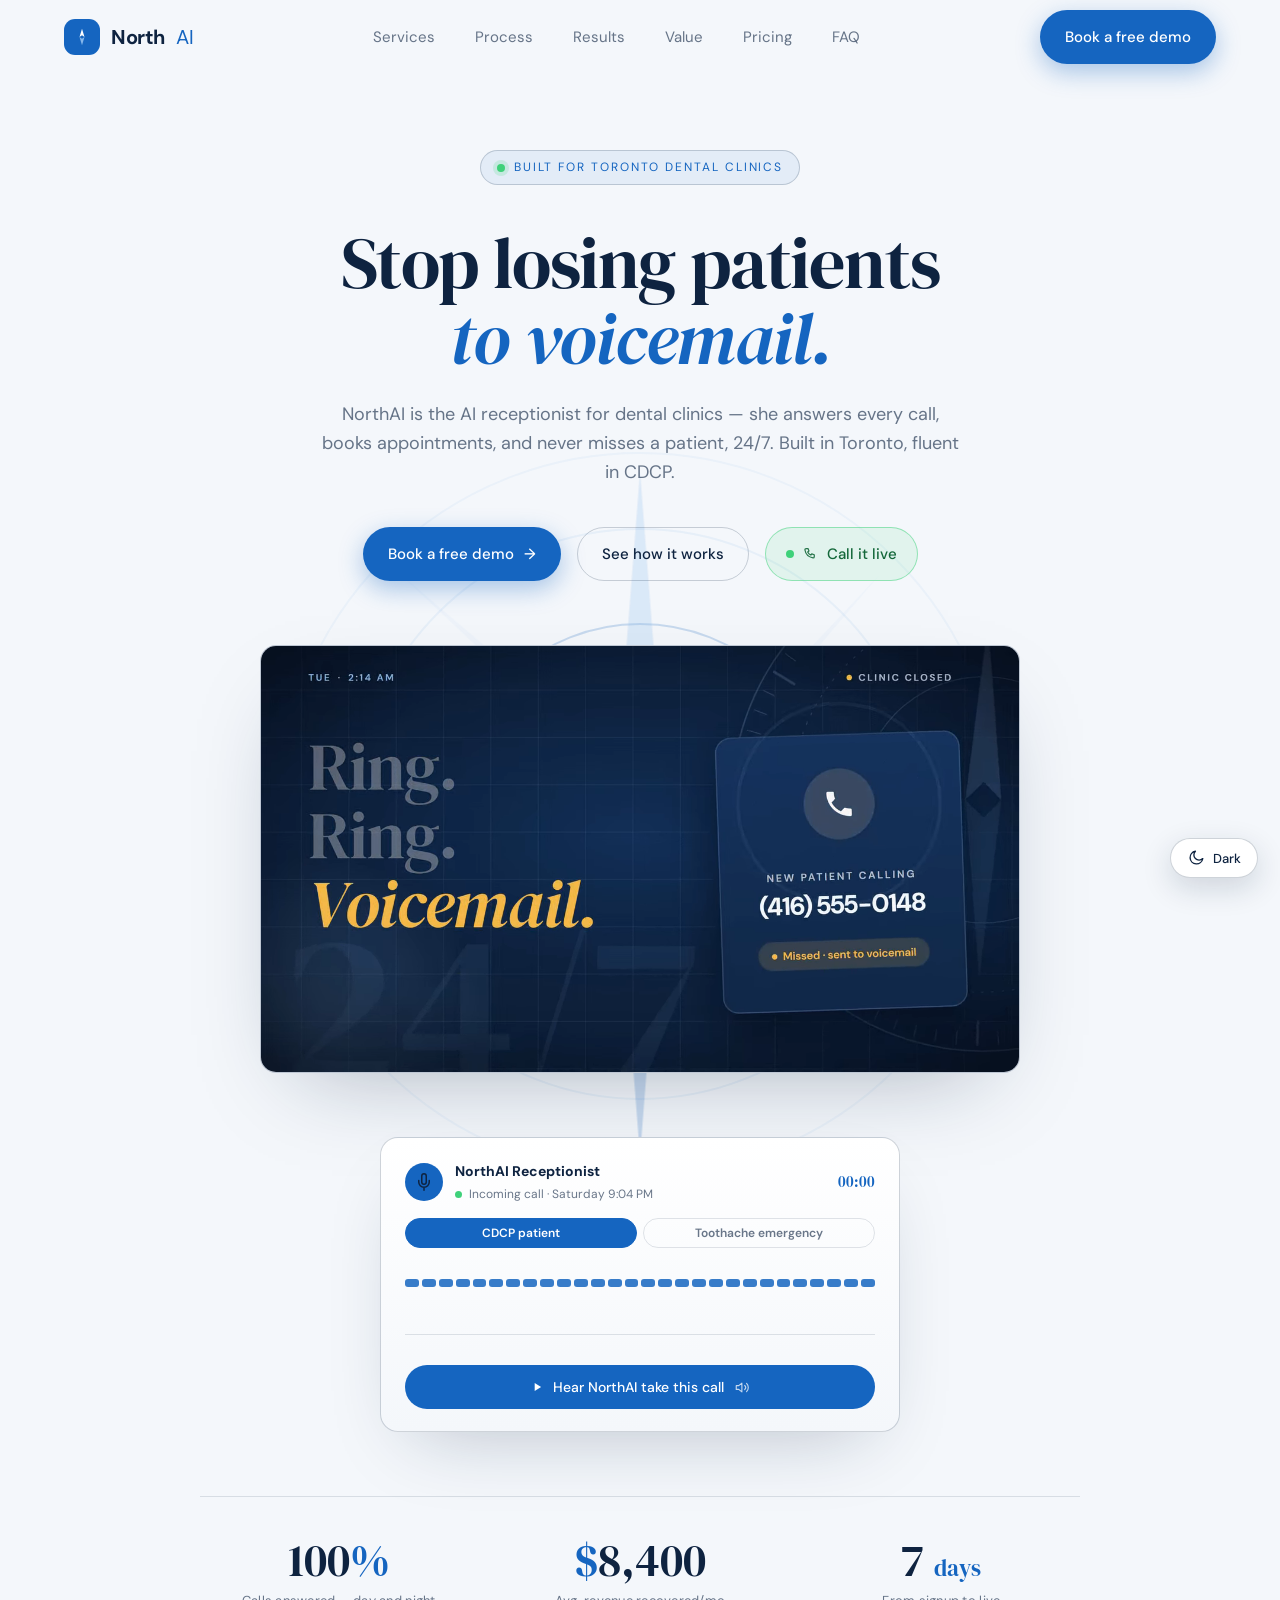
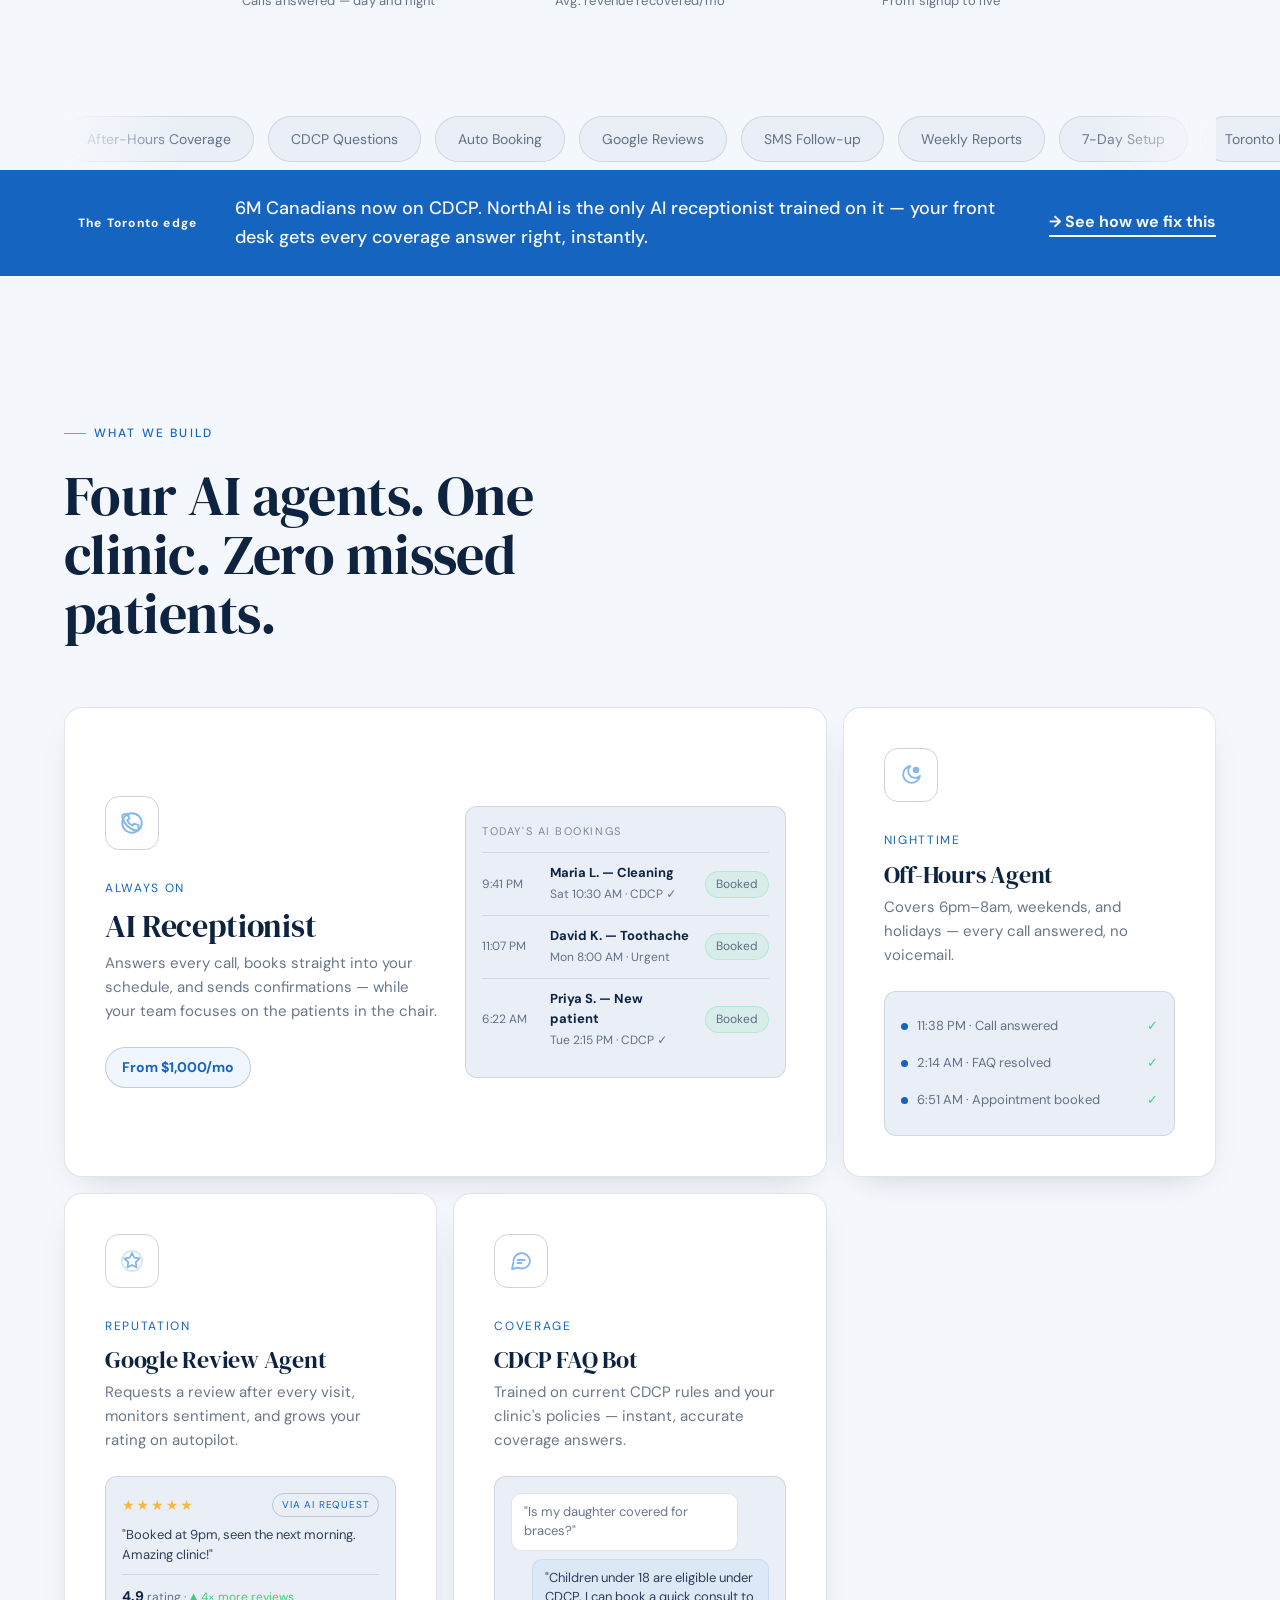
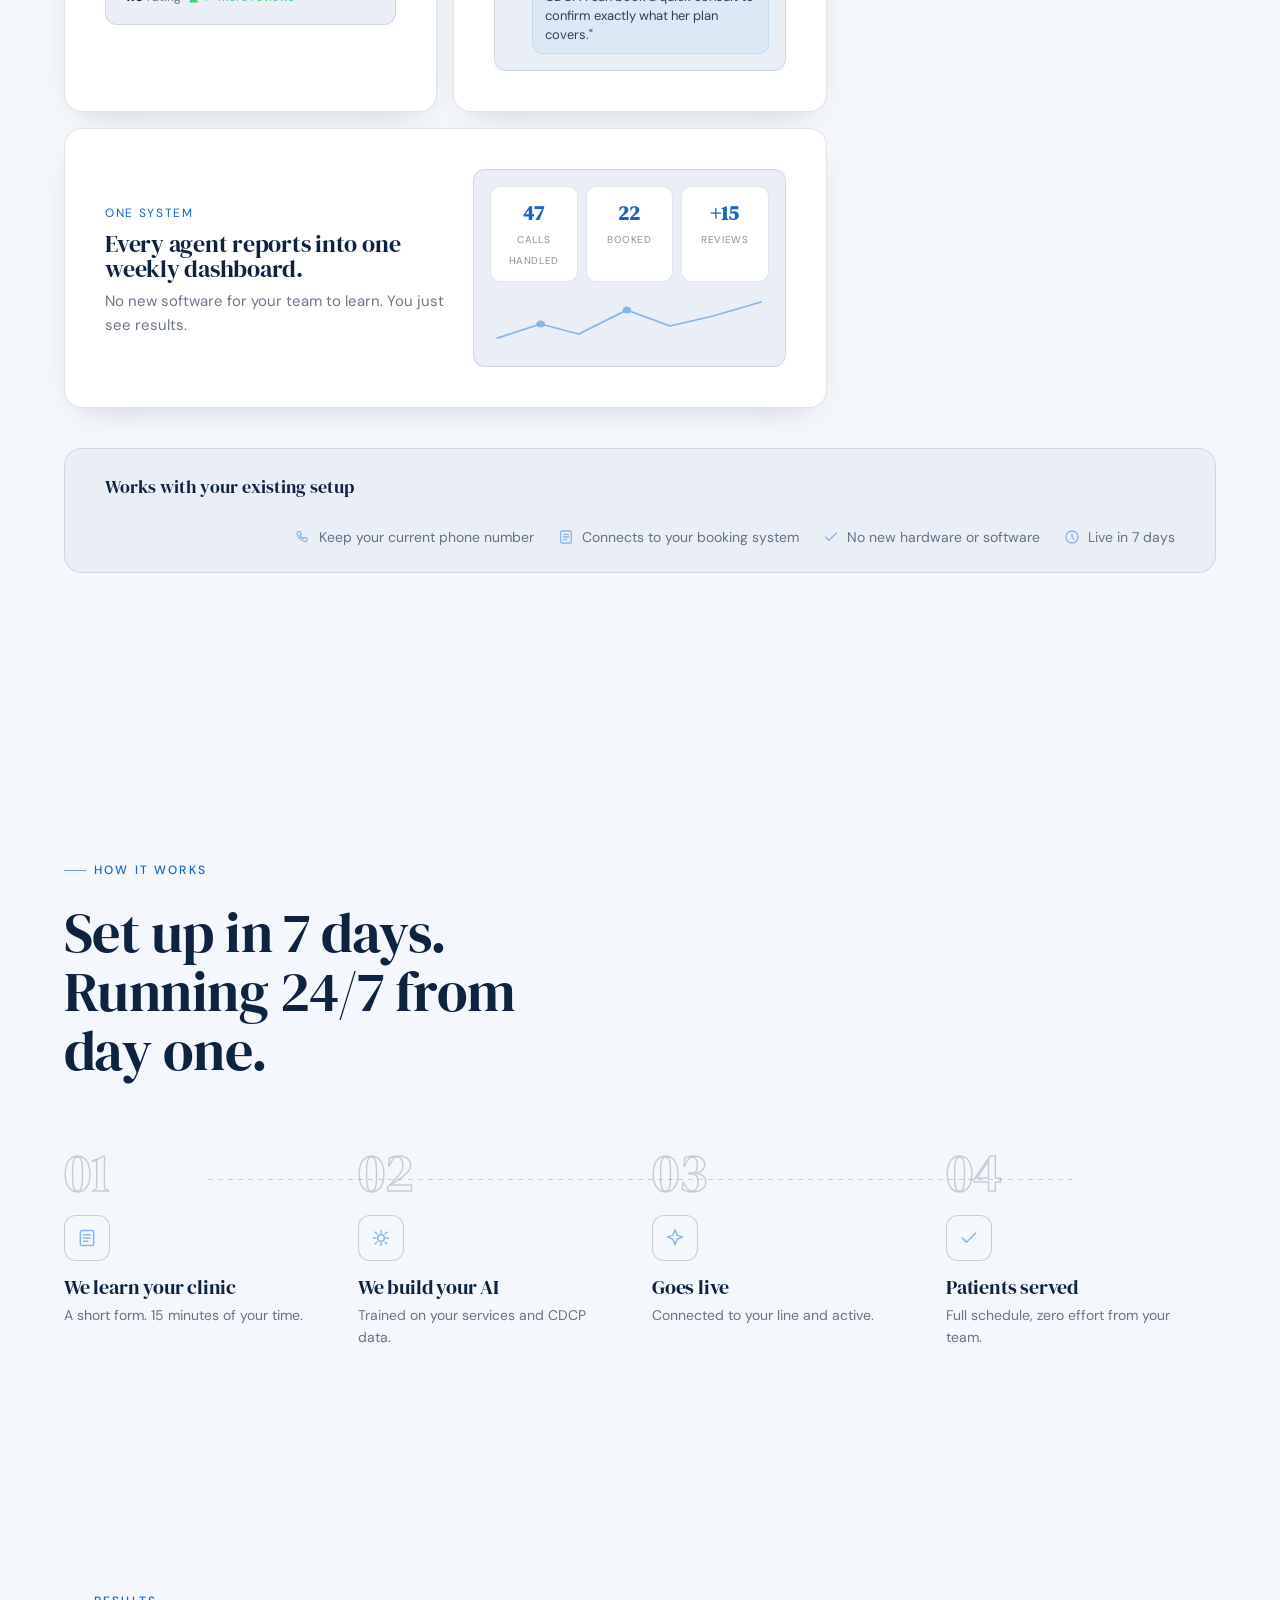
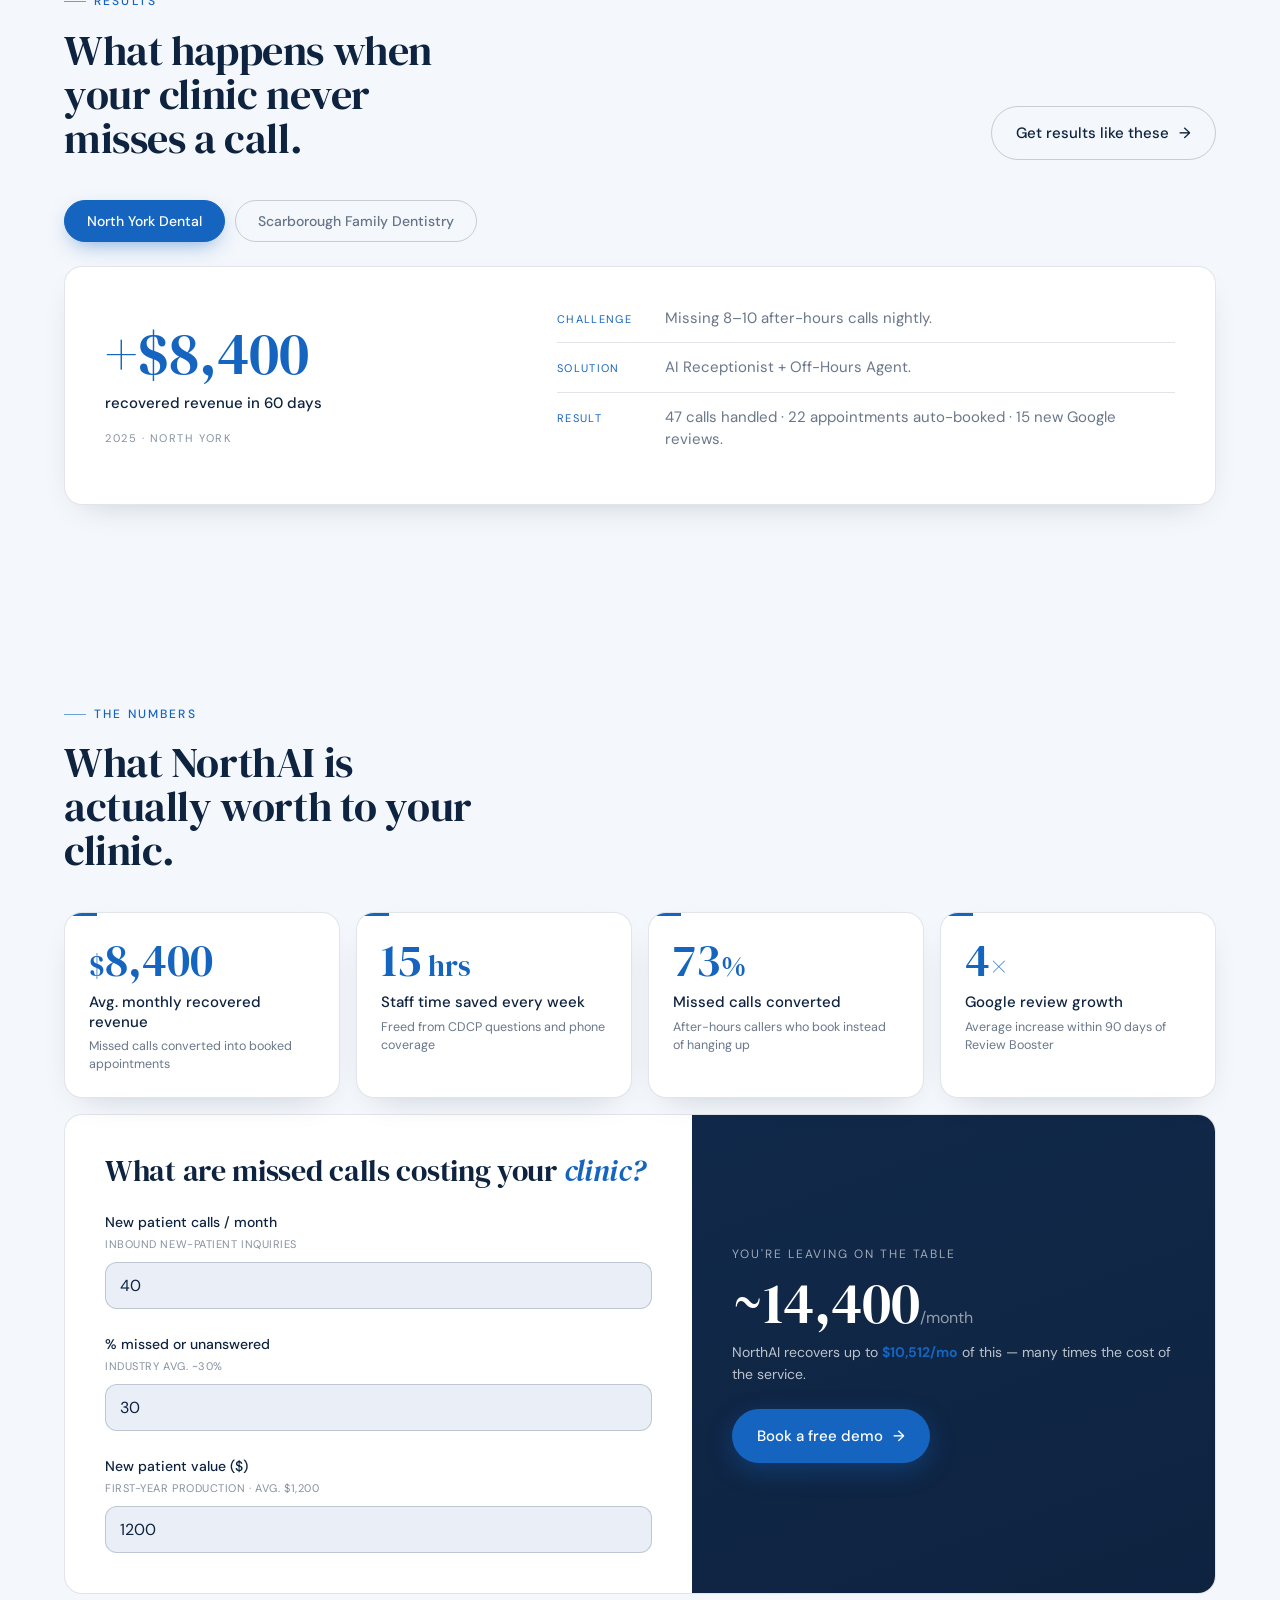
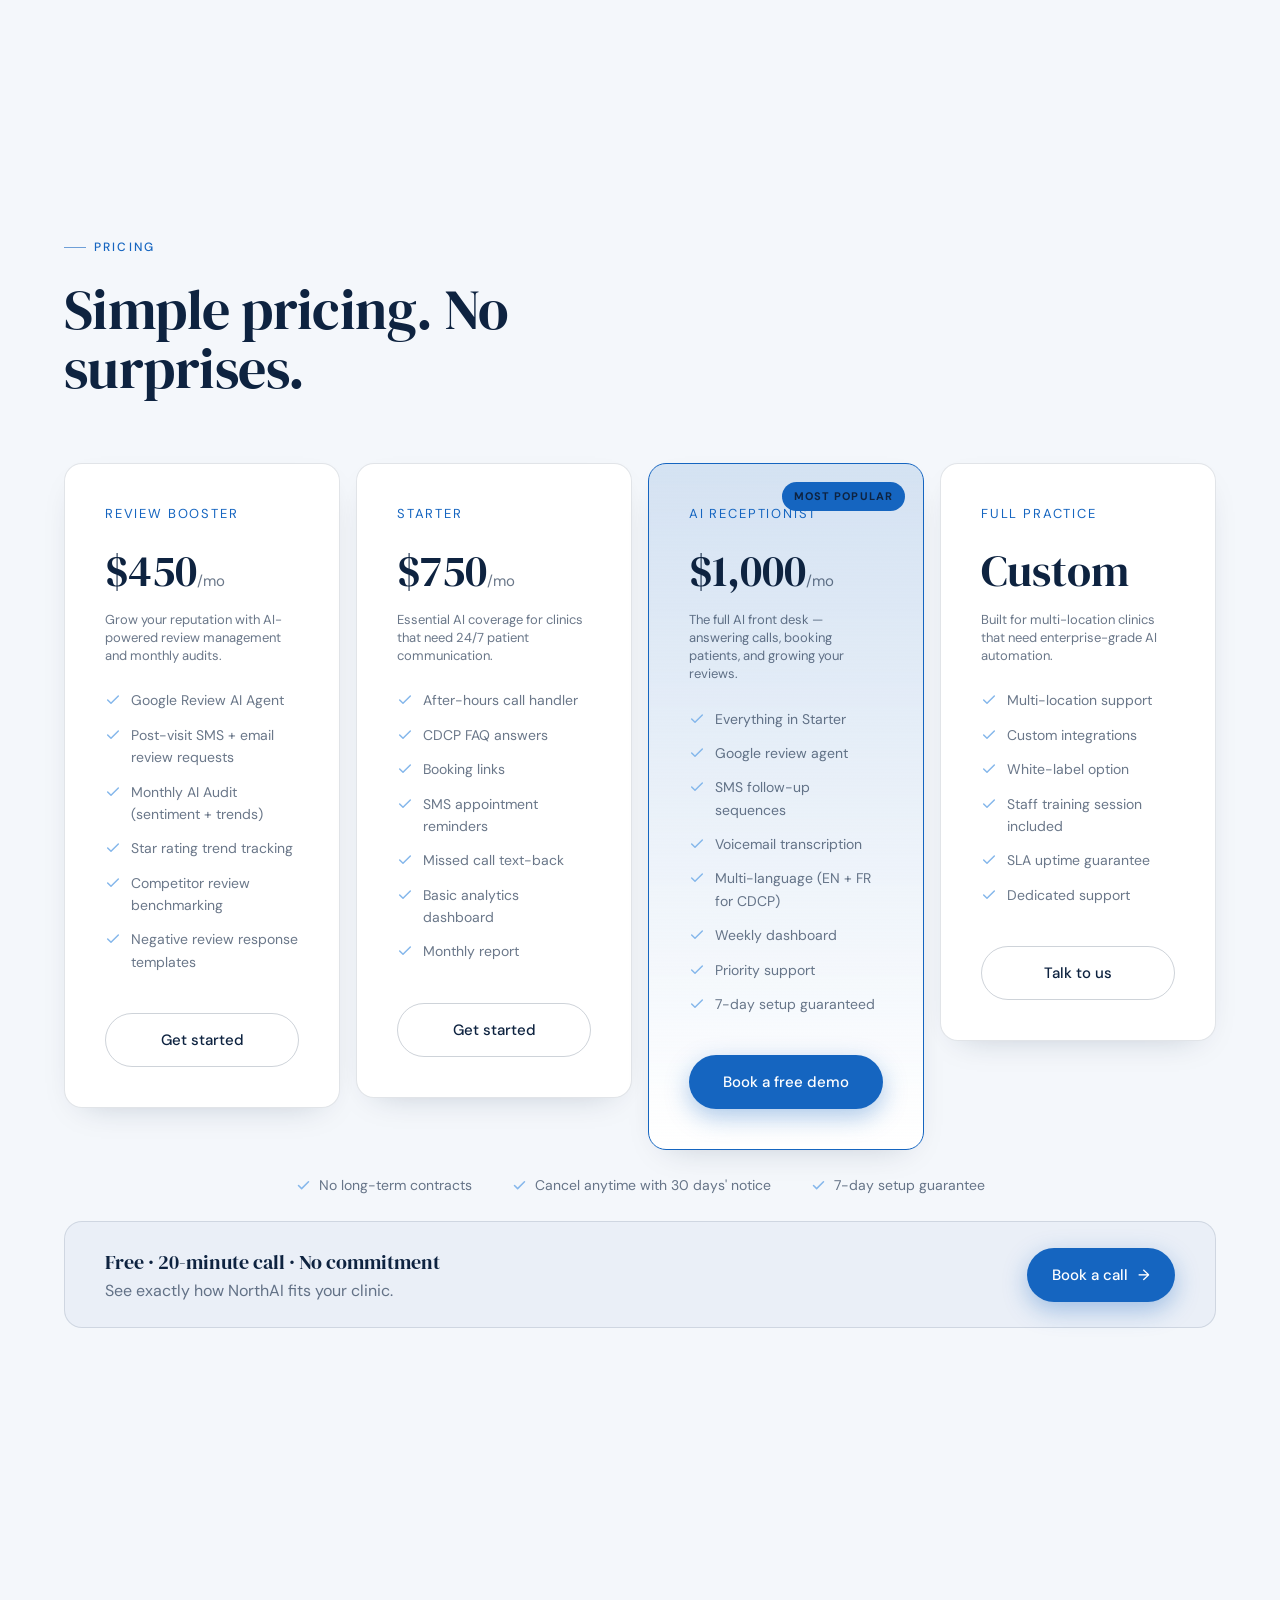
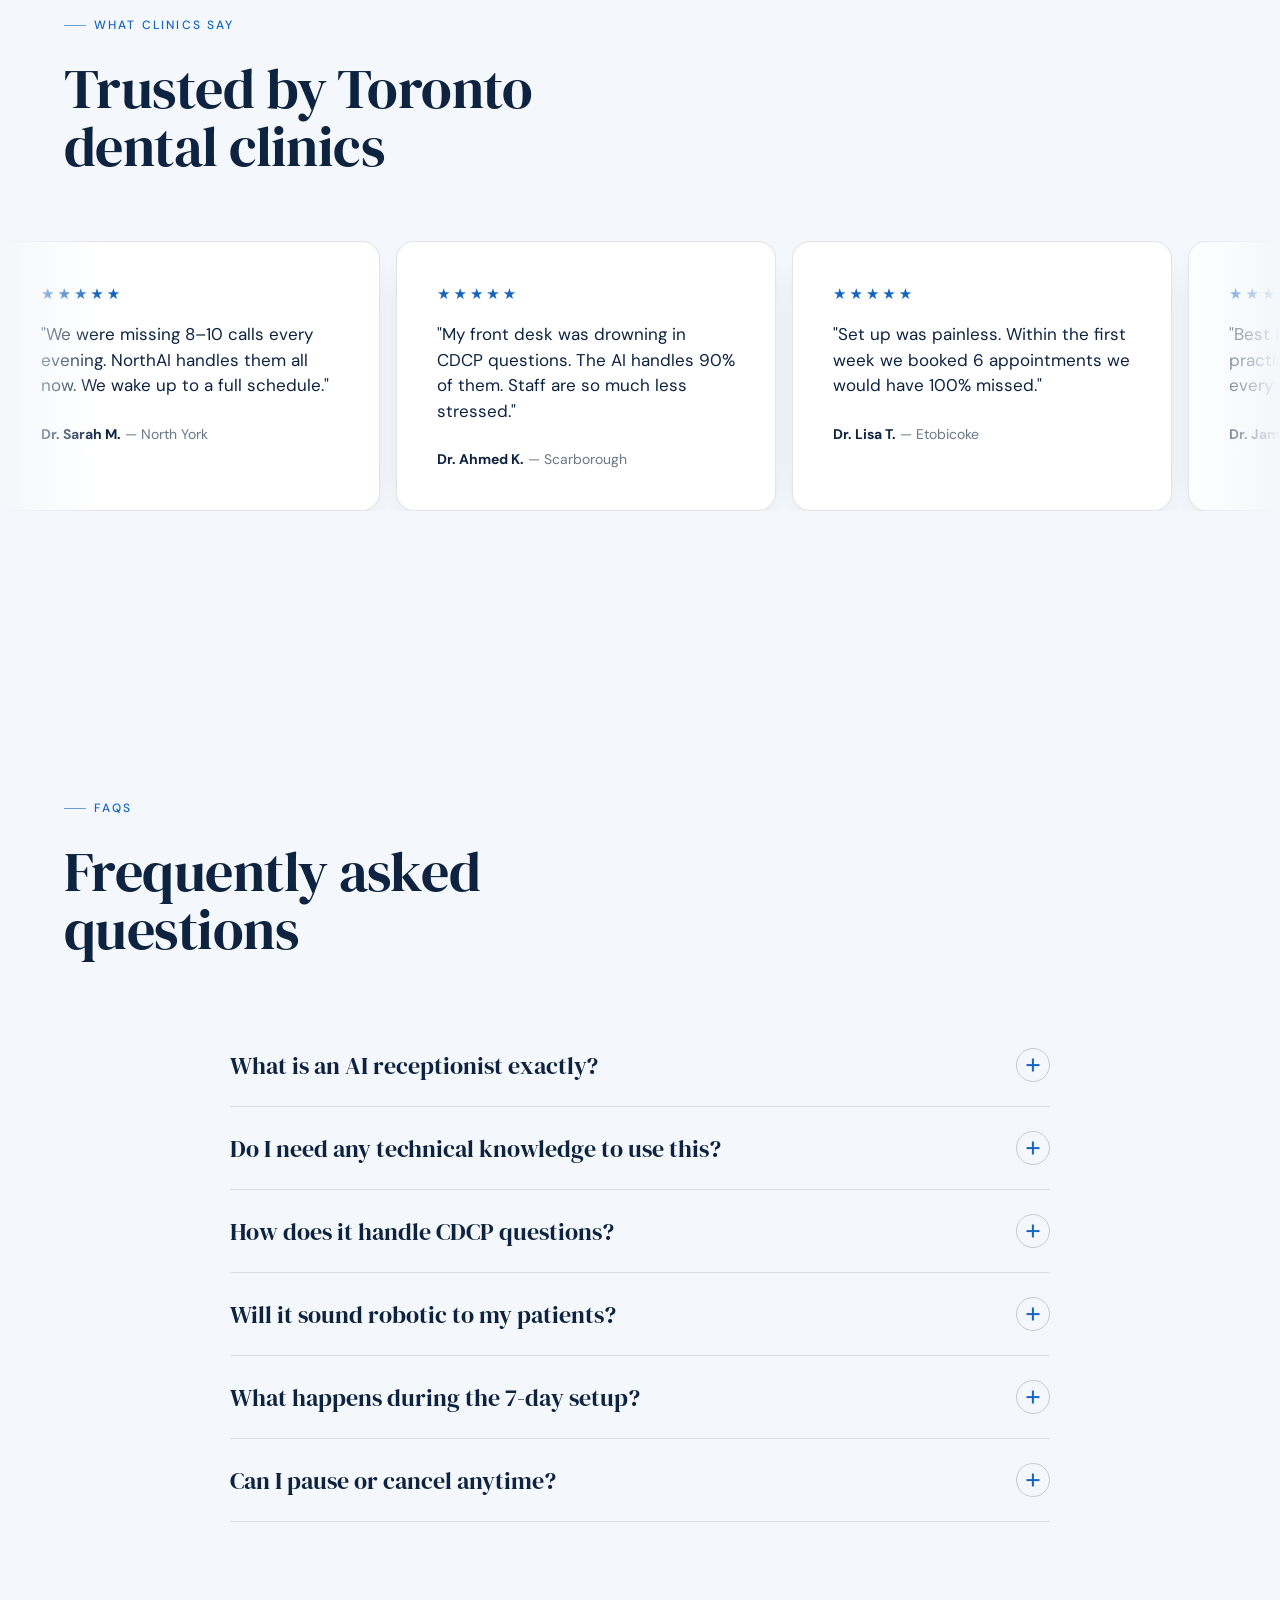
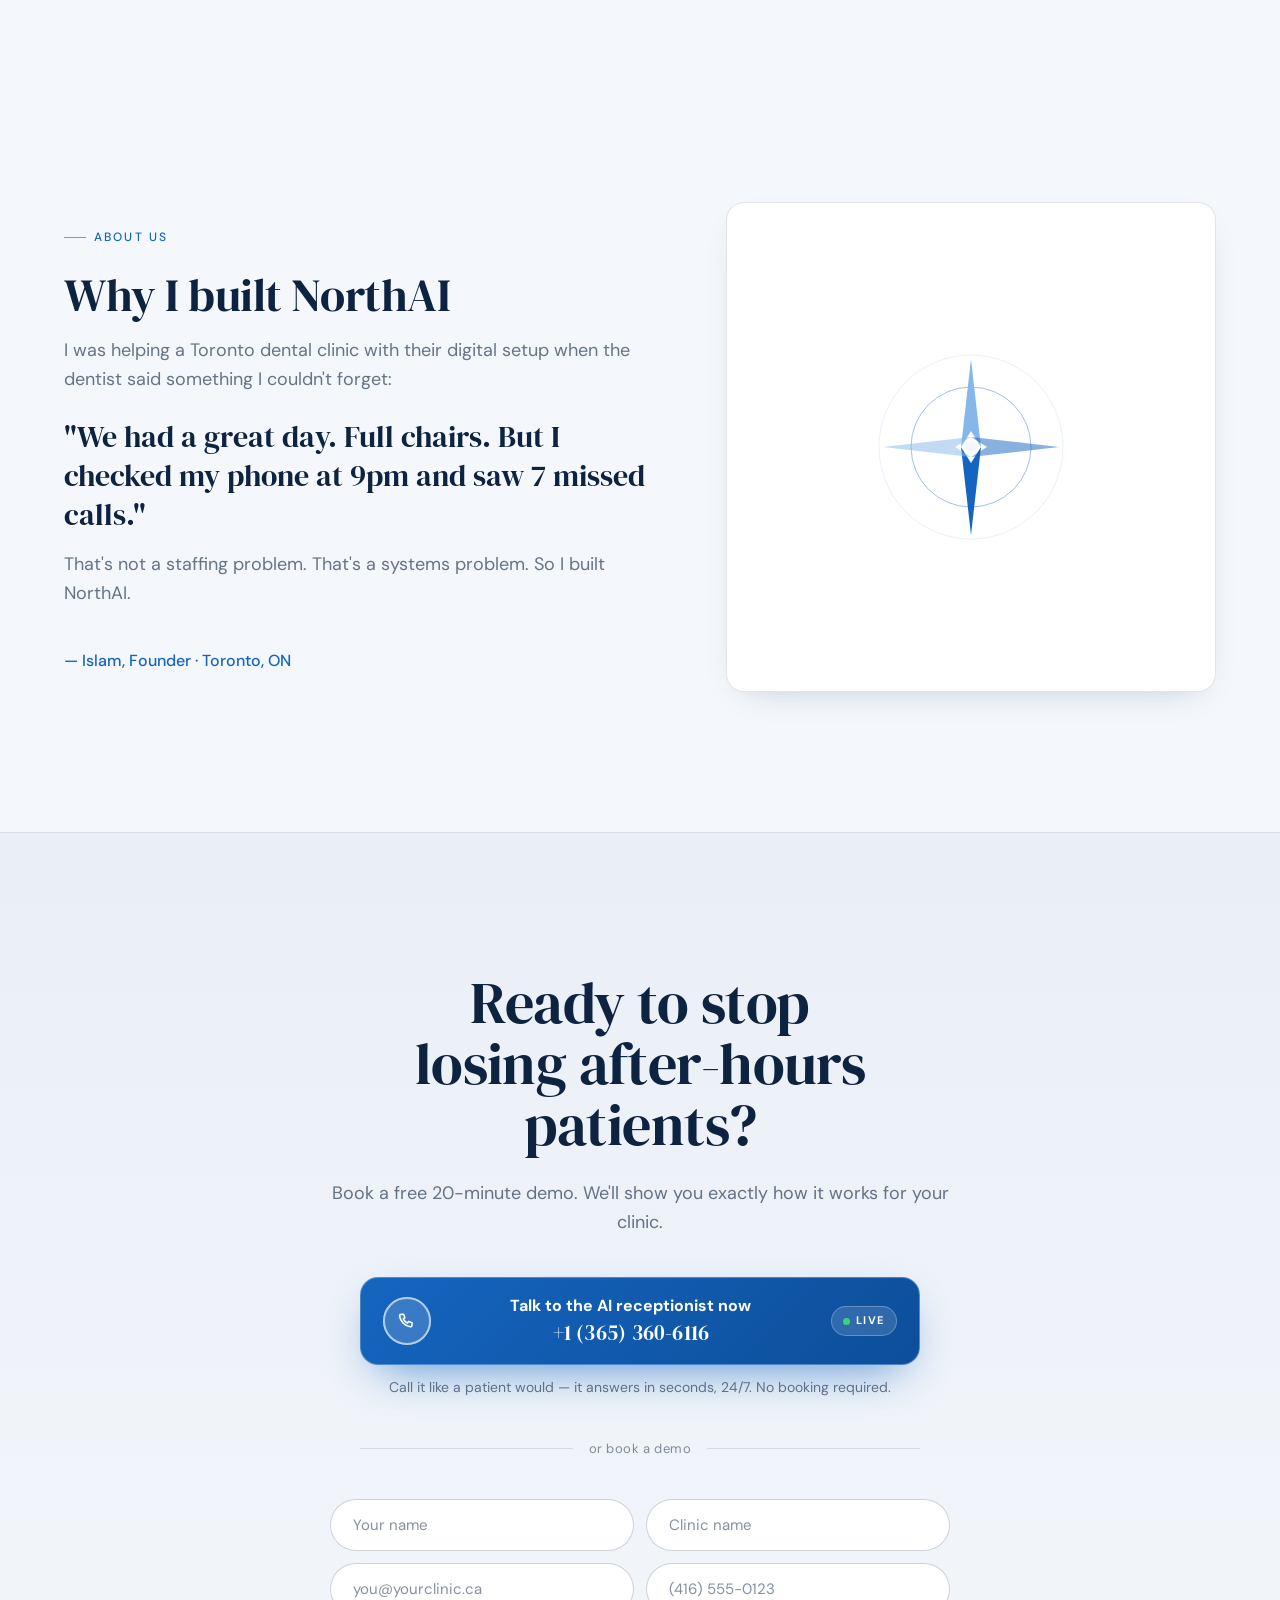
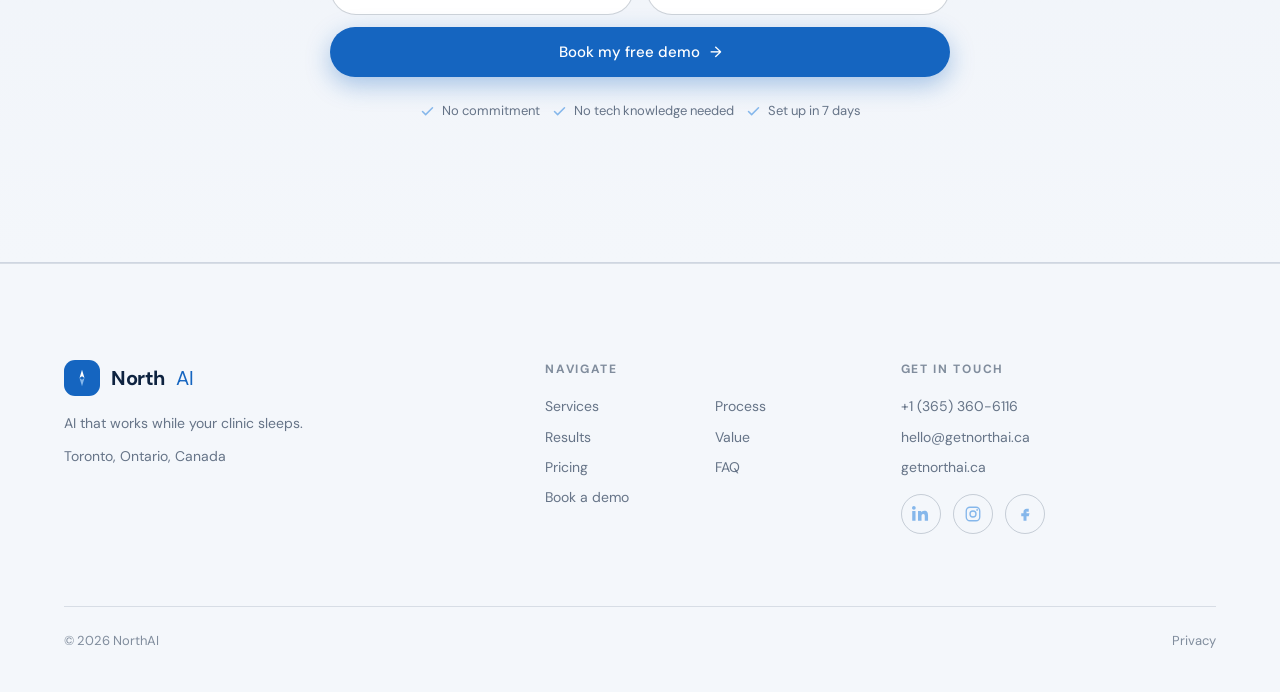
==== commit f9e29d54: "Add privacy policy page and wire up footer and demo form links Co-Authored-By: Claude Opus 5 <norepl" ====
--- a/index.html
+++ b/index.html
@@ -711,8 +711,7 @@
     <div class="fbar">
       <p>© 2026 NorthAI</p>
       <div class="right">
-        <a href="#">Privacy</a>
-        <a href="#">Terms</a>
+        <a href="/privacy">Privacy</a>
       </div>
     </div>
   </div>
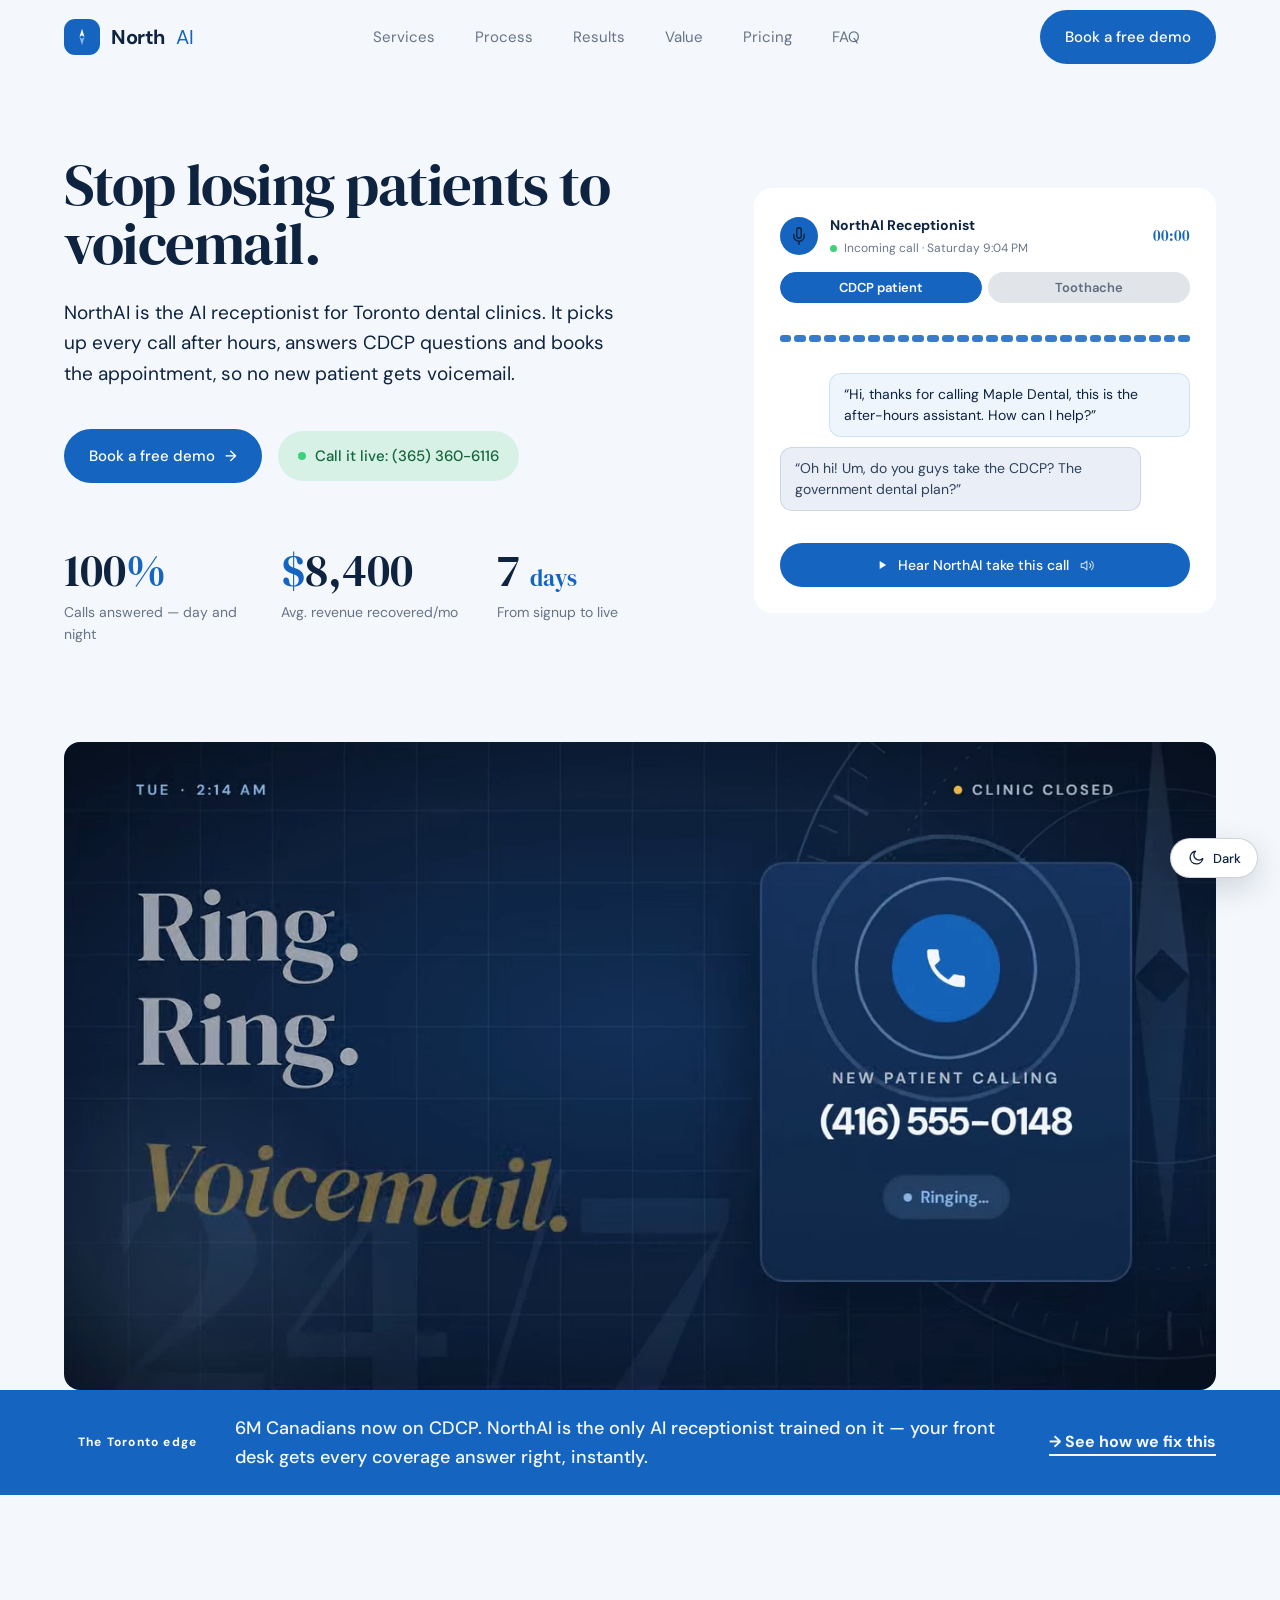
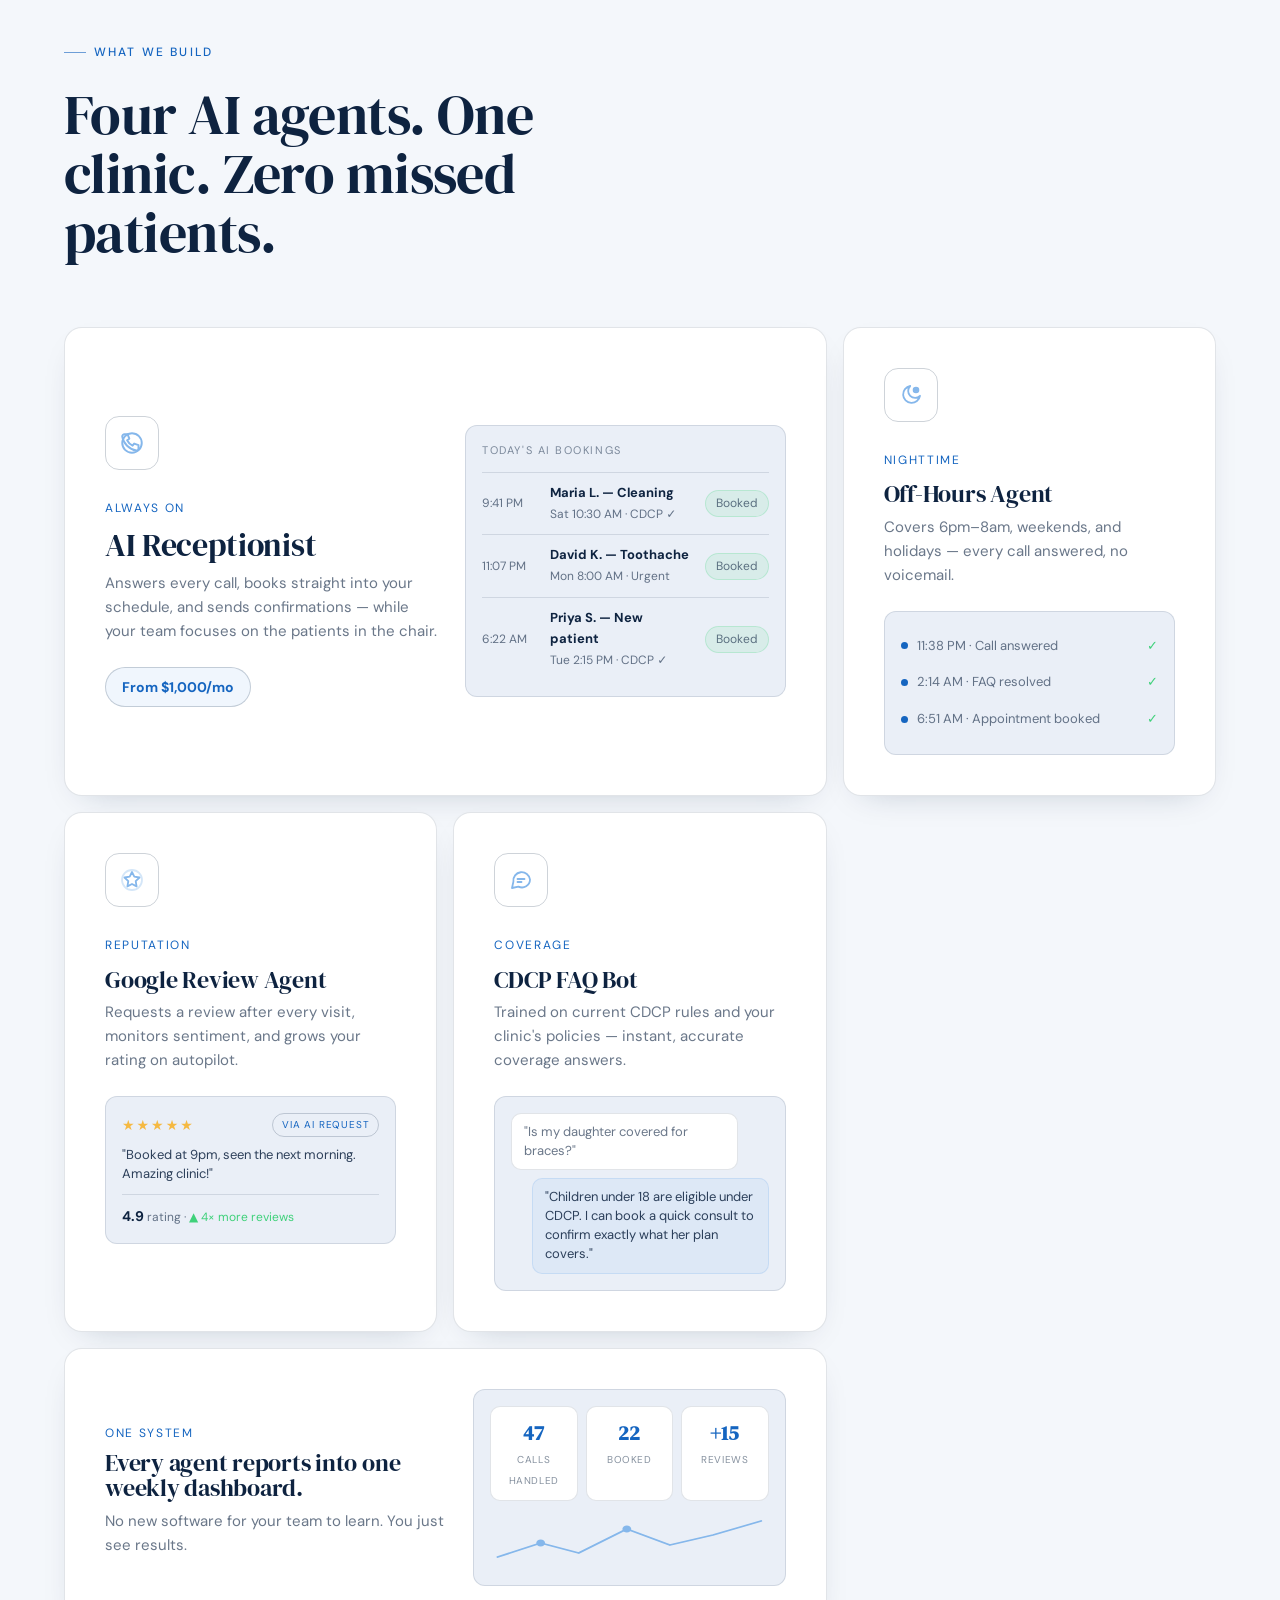
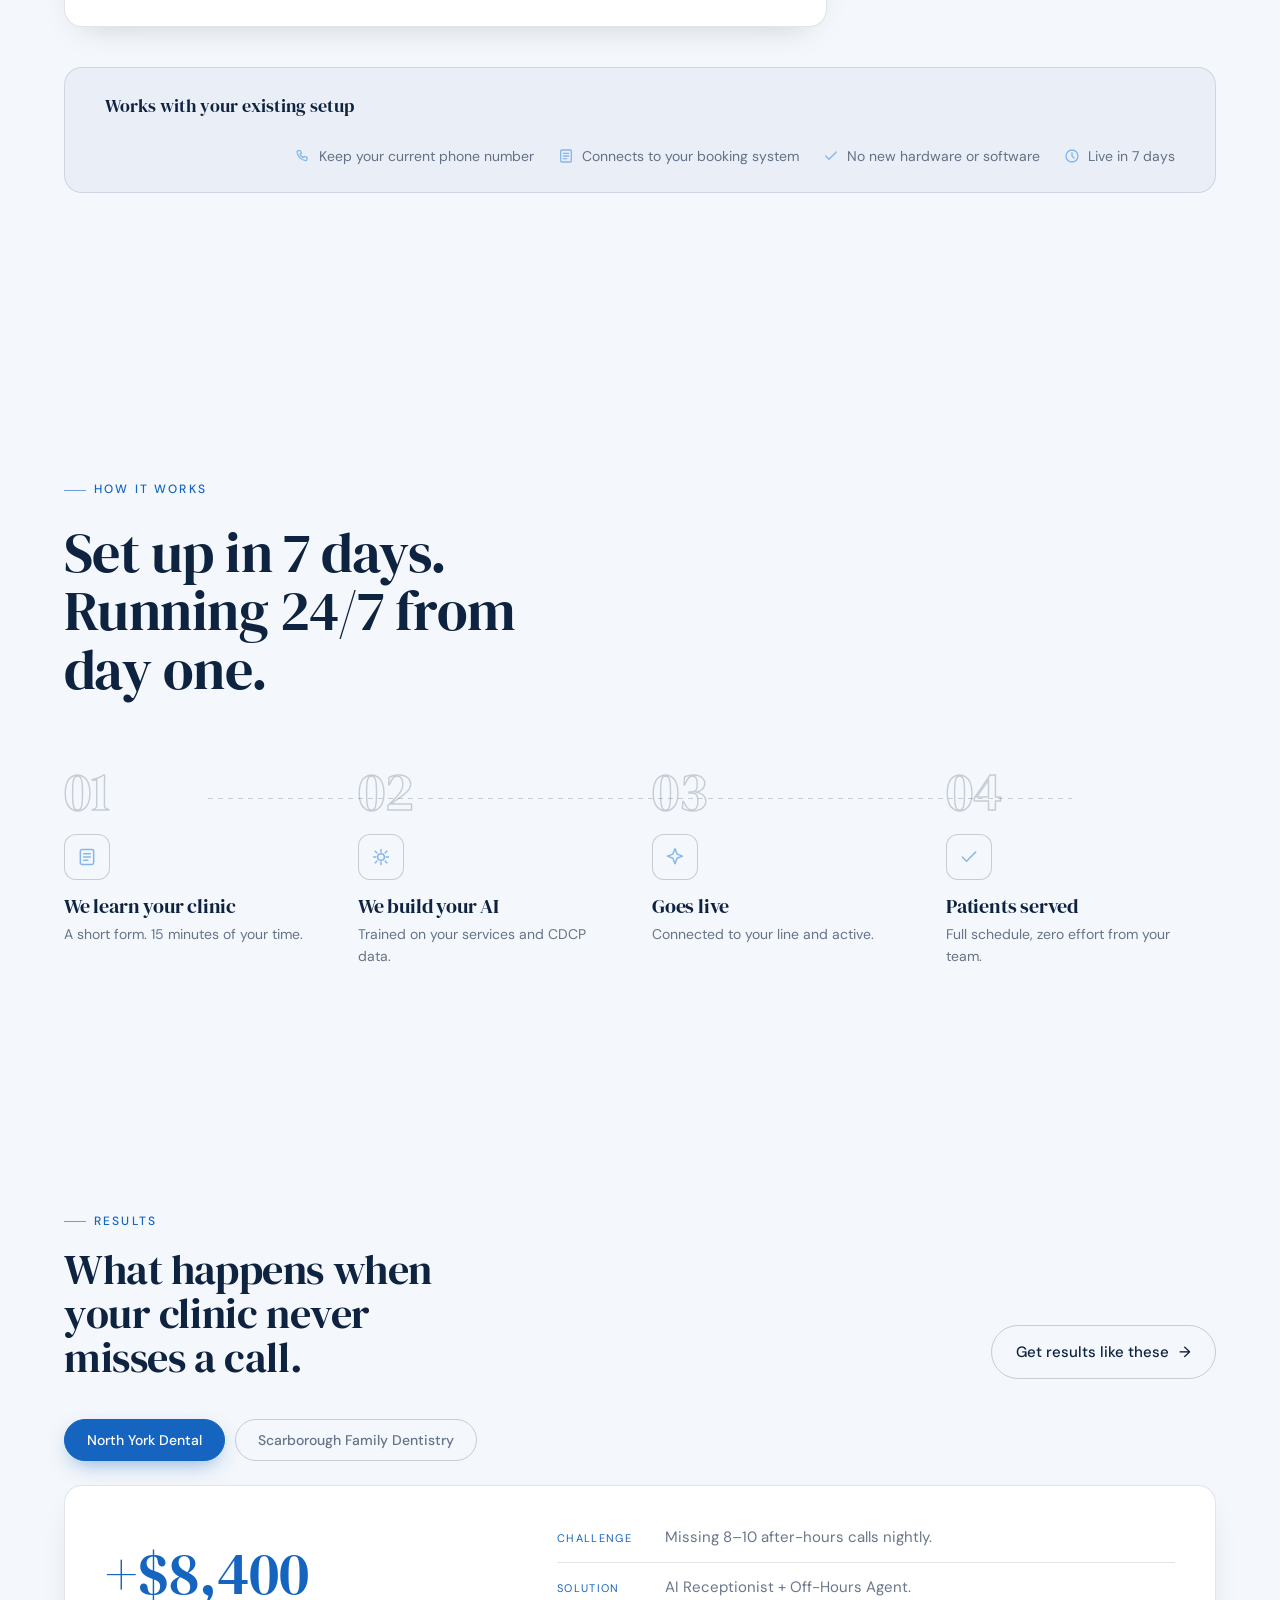
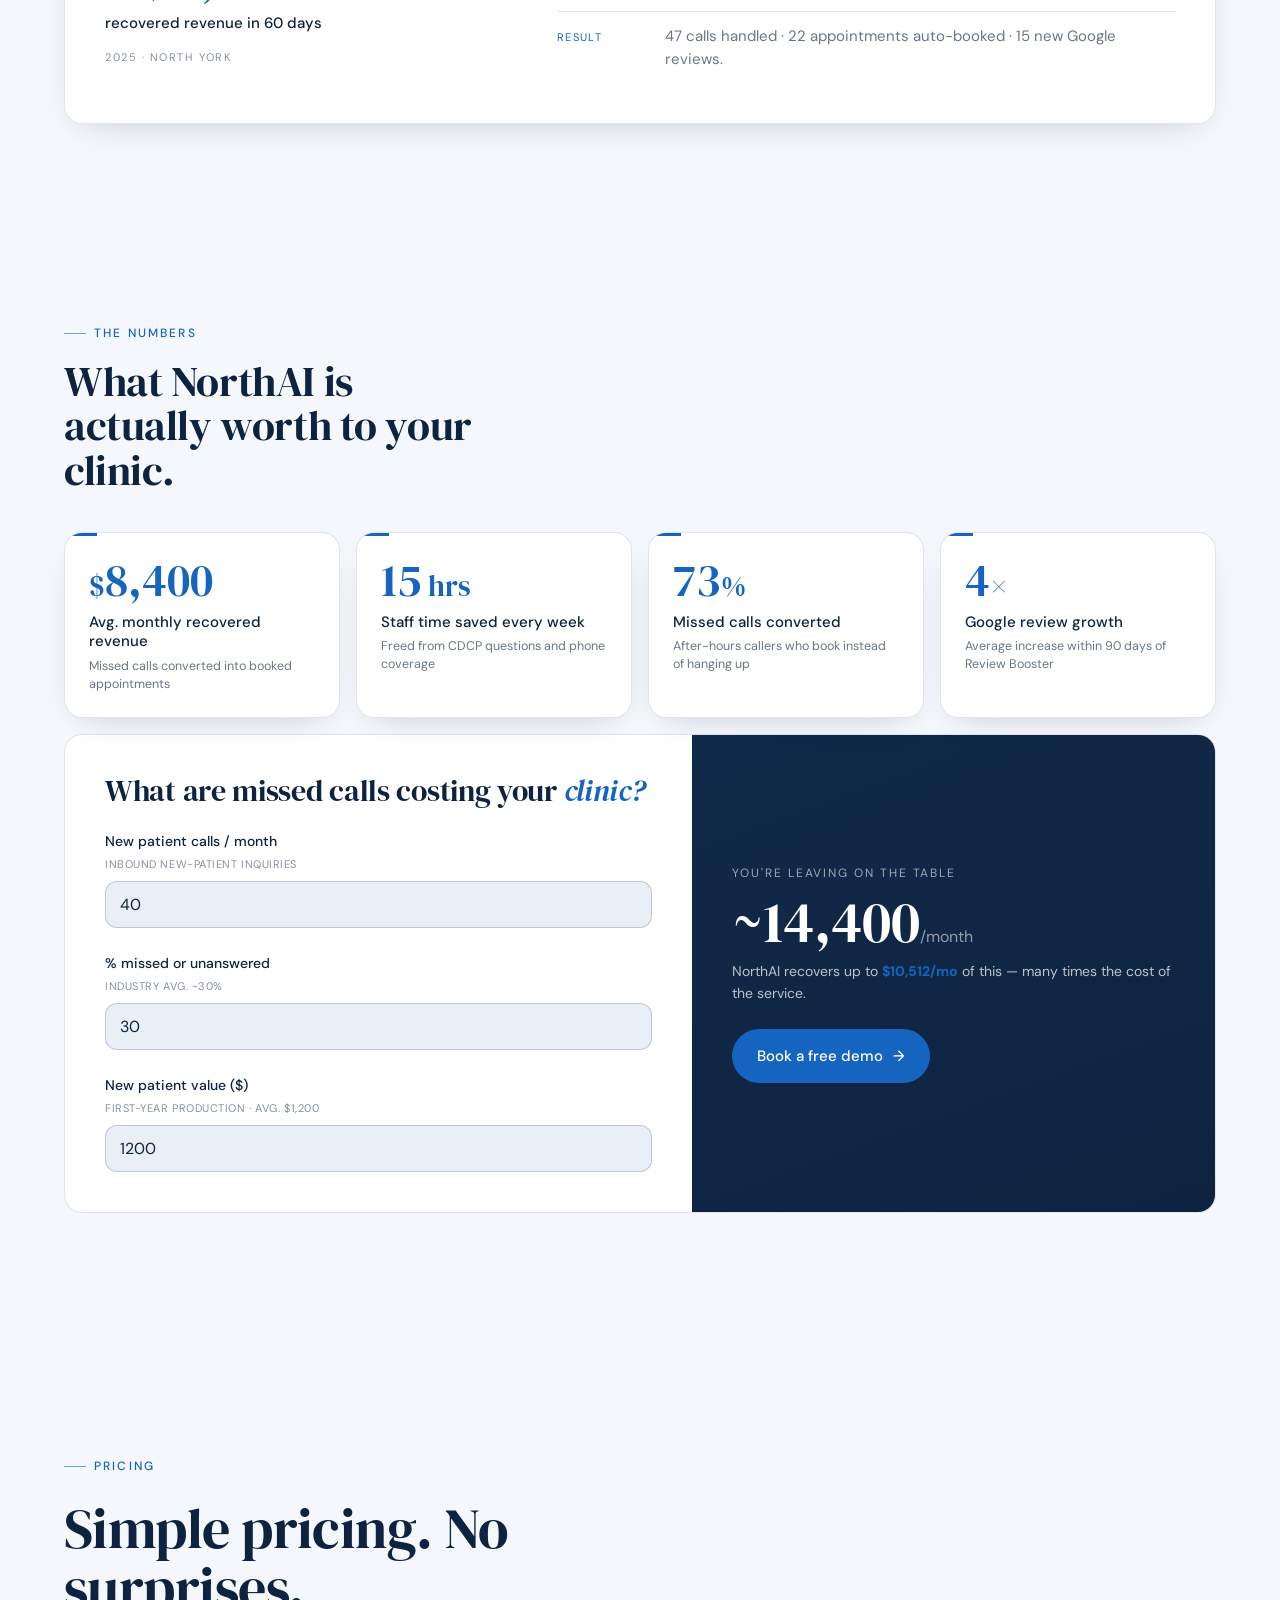
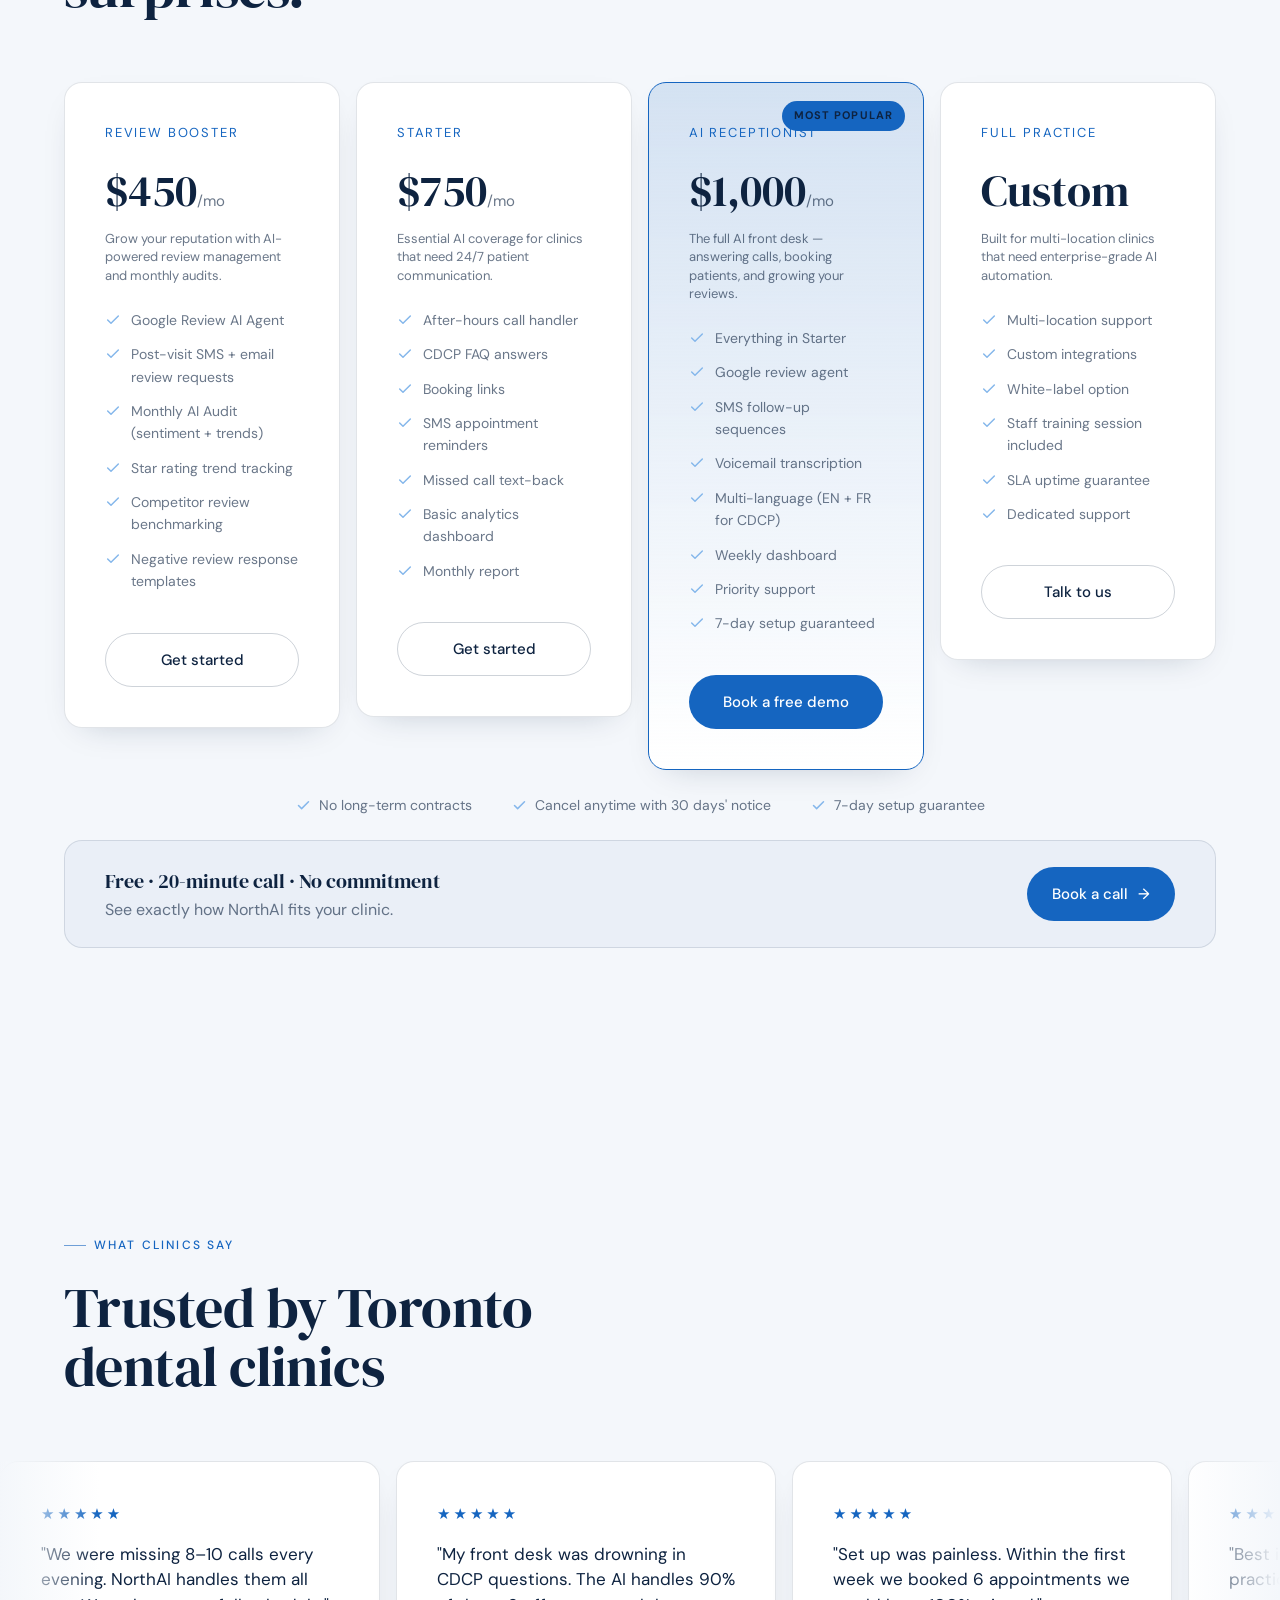
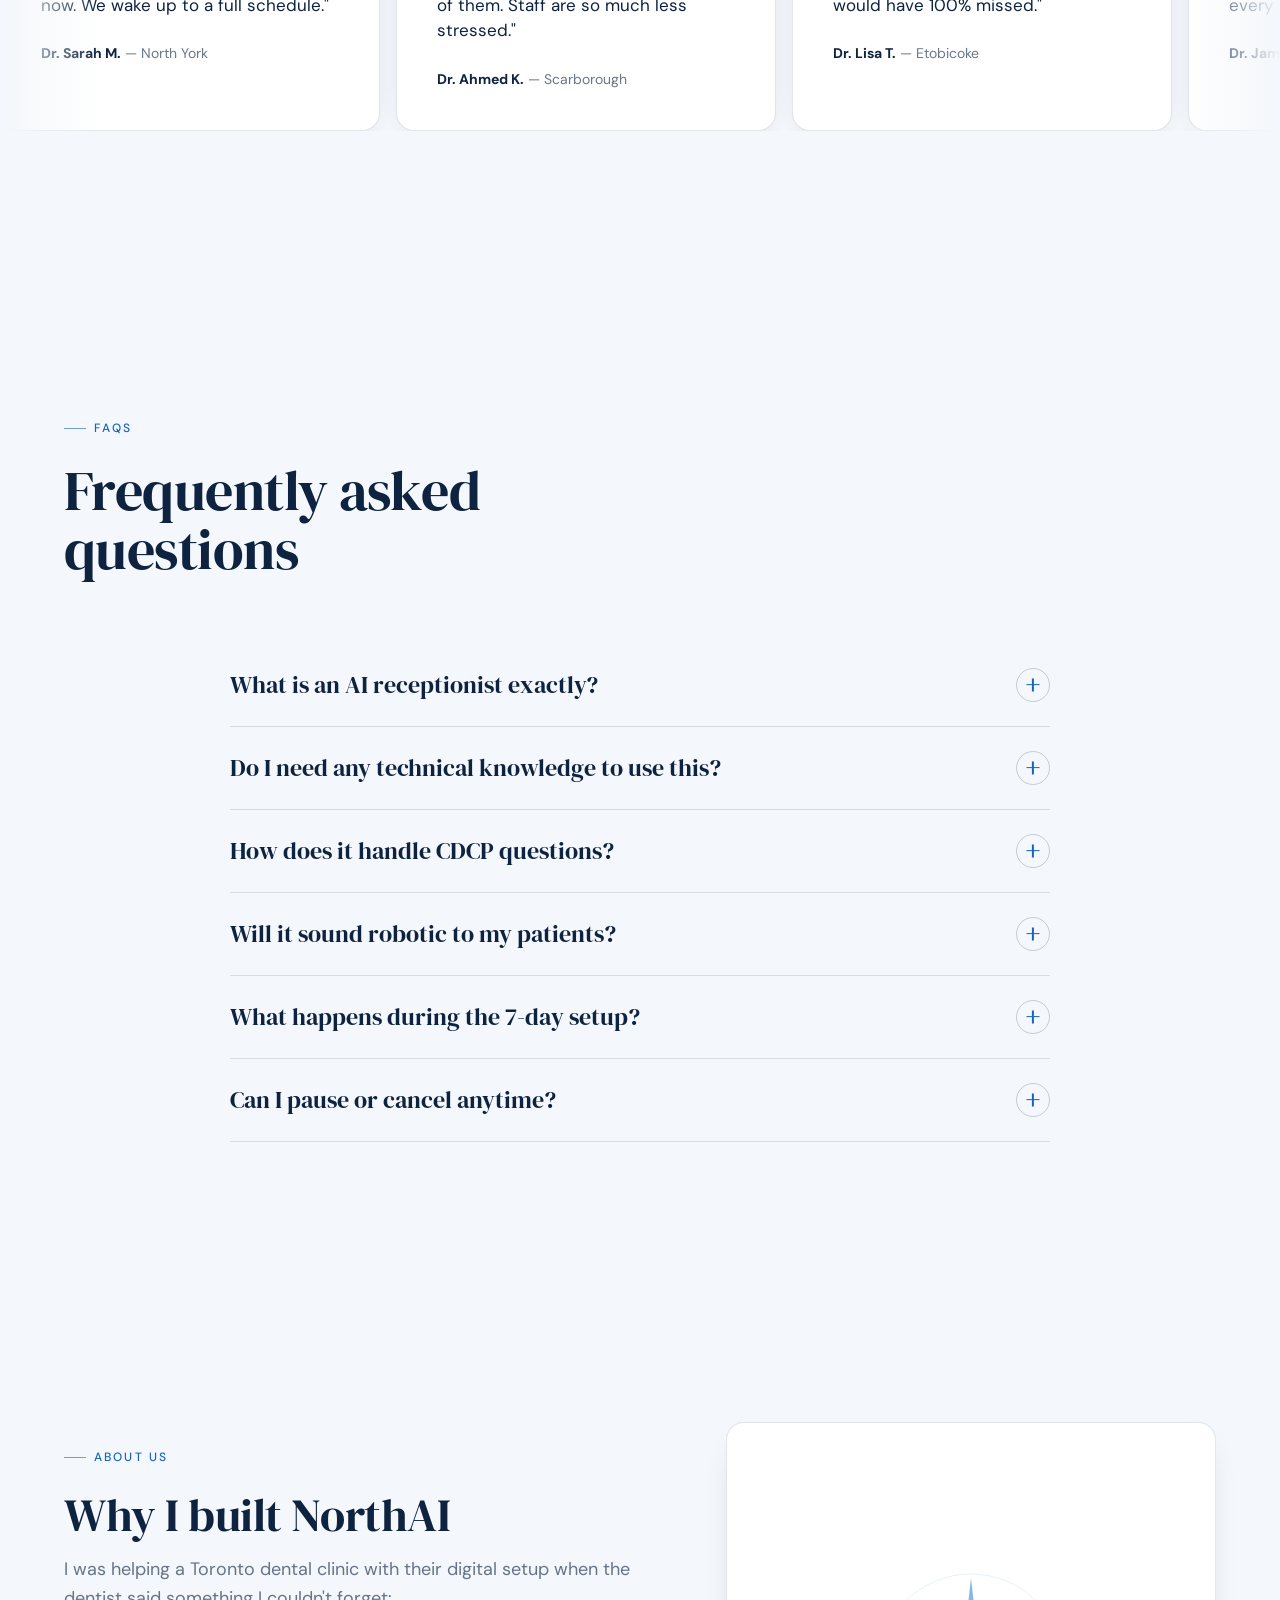
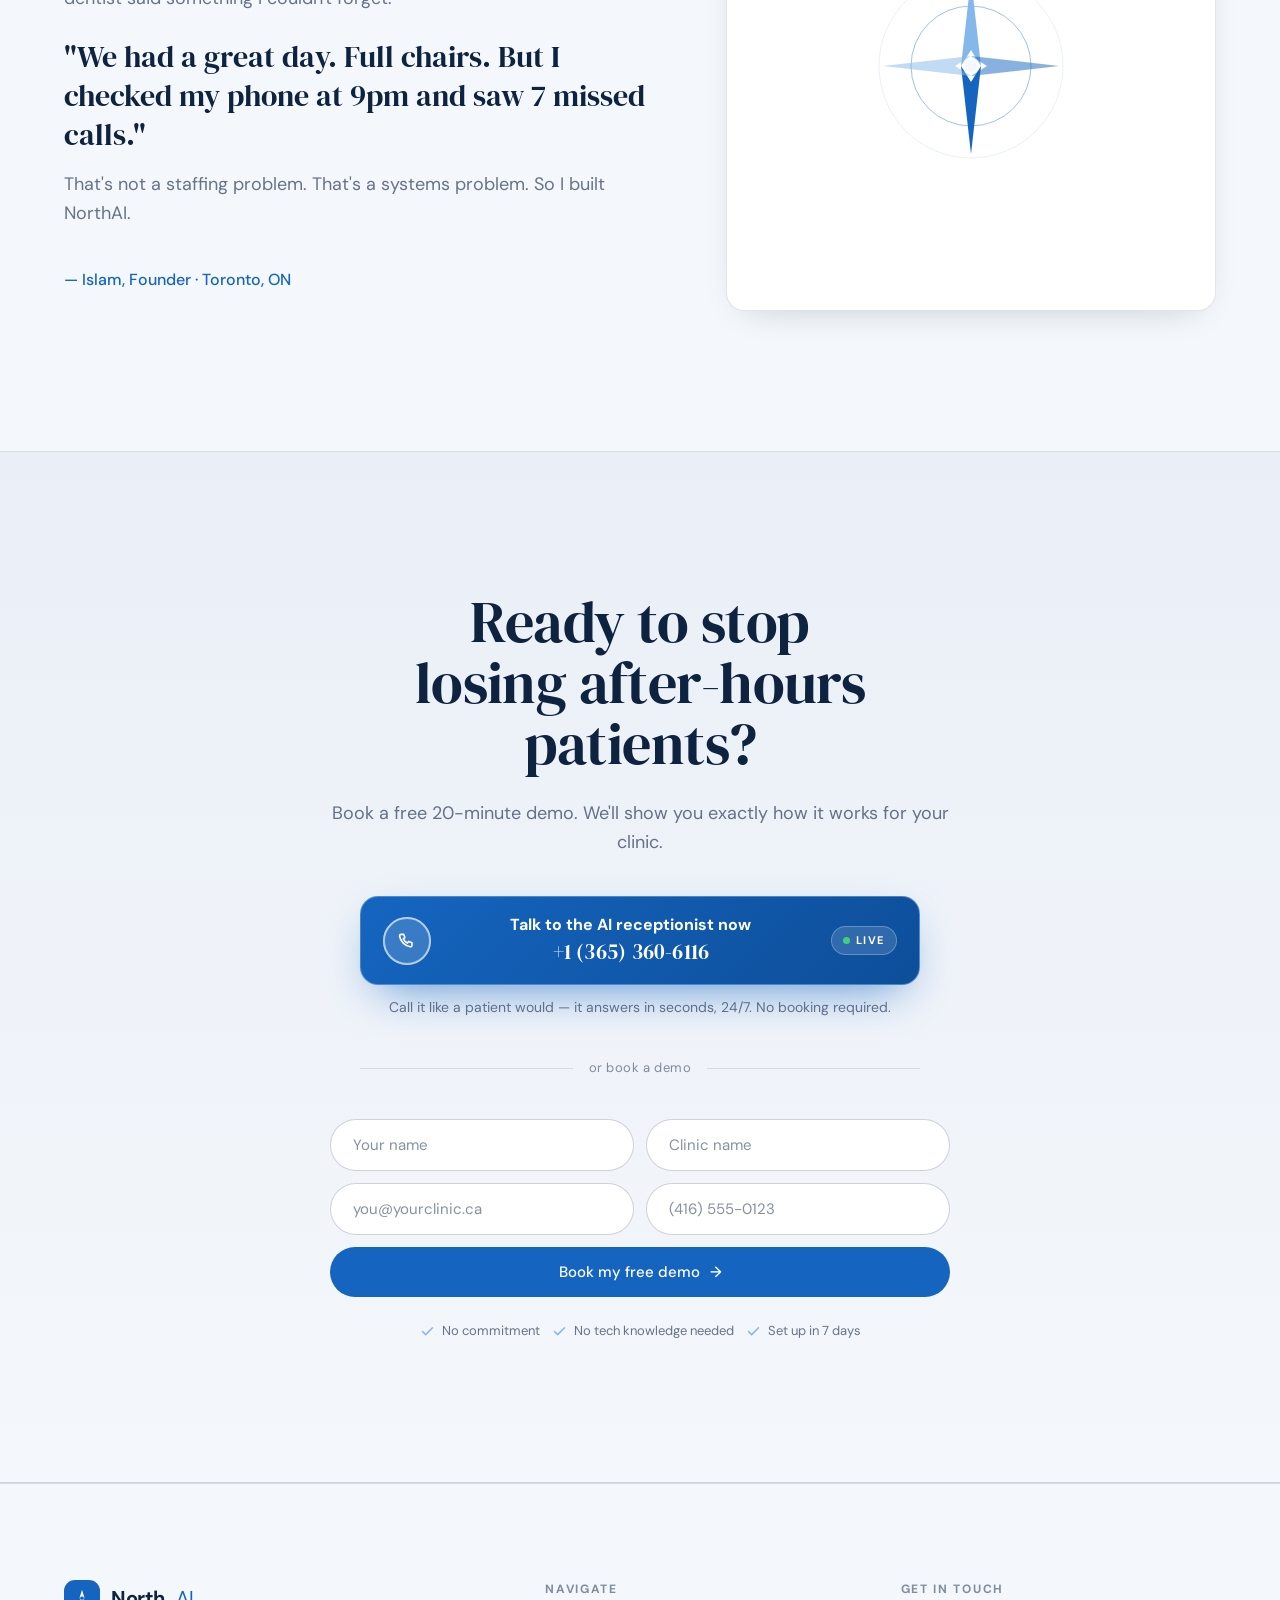
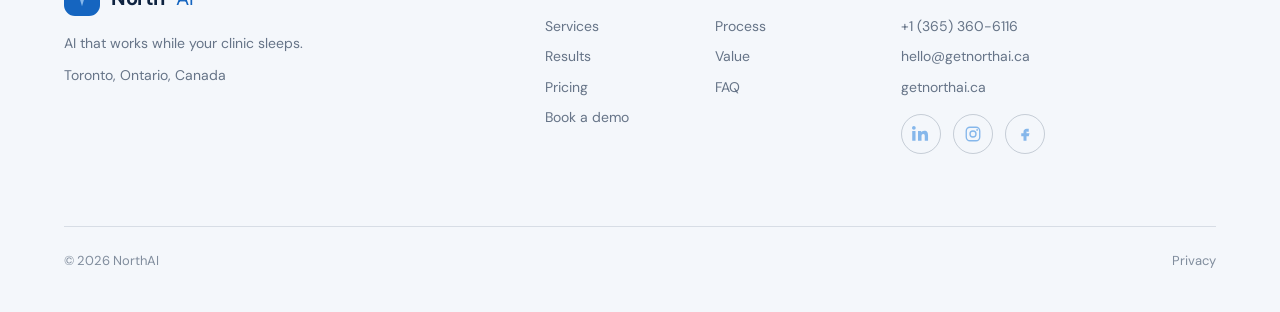
==== commit aa5168fd: "Hero: split layout with live call demo beside the headline Headline, lead, two actions and stats on " ====
--- a/index.html
+++ b/index.html
@@ -83,36 +83,61 @@
 
 <!-- ============================ HERO ============================ -->
 <section class="hero">
-  <svg class="compass-bg" viewBox="0 0 400 400" fill="none" aria-hidden="true">
-    <circle cx="200" cy="200" r="190" stroke="#85B7EB" stroke-width="1" opacity=".10"/>
-    <circle cx="200" cy="200" r="150" stroke="#85B7EB" stroke-width="1" opacity=".14"/>
-    <circle cx="200" cy="200" r="100" stroke="#1565C0" stroke-width="1" opacity=".22"/>
-    <g class="spin-slow" opacity=".5">
-      <polygon points="200,20 214,200 200,170 186,200" fill="#85B7EB" opacity=".5"/>
-      <polygon points="200,380 186,200 200,230 214,200" fill="#1565C0" opacity=".45"/>
-      <polygon points="20,200 200,186 170,200 200,214" fill="#85B7EB" opacity=".22"/>
-      <polygon points="380,200 200,214 230,200 200,186" fill="#1565C0" opacity=".22"/>
-      <polygon points="73,73 200,193 175,193 193,175" fill="#85B7EB" opacity=".12"/>
-      <polygon points="327,327 200,207 225,207 207,225" fill="#1565C0" opacity=".12"/>
-      <polygon points="327,73 207,200 207,175 225,193" fill="#85B7EB" opacity=".12"/>
-      <polygon points="73,327 193,200 193,225 175,207" fill="#1565C0" opacity=".12"/>
-    </g>
-  </svg>
-
-  <div class="wrap">
-    <span class="badge reveal"><span class="dot" aria-hidden="true"></span>Built for Toronto dental clinics</span>
-    <h1 class="reveal" style="transition-delay:.05s">Stop losing patients<br><span class="accent">to voicemail.</span></h1>
-    <p class="lead reveal" style="transition-delay:.12s">NorthAI is the AI receptionist for dental clinics — she answers every call, books appointments, and never misses a patient, 24/7. Built in Toronto, fluent in CDCP.</p>
-    <div class="hero-ctas reveal" style="transition-delay:.18s">
-      <a href="#contact" class="btn btn-solid">Book a free demo <span class="btn-arrow">→</span></a>
-      <a href="#services" class="btn btn-ghost">See how it works</a>
-      <a href="tel:+13653606116" class="btn-call" aria-label="Call the NorthAI receptionist live at 365 360 6116">
-        <span class="bc-dot" aria-hidden="true"></span>
-        <svg width="15" height="15" viewBox="0 0 24 24" fill="none" stroke="currentColor" stroke-width="2" stroke-linecap="round" stroke-linejoin="round" aria-hidden="true"><path d="M5 4h3l1.5 4-2 1.5a11 11 0 0 0 5 5l1.5-2 4 1.5v3a2 2 0 0 1-2 2A16 16 0 0 1 3 6a2 2 0 0 1 2-2z"/></svg>
-        <span>Call it live</span>
-      </a>
-    </div>
-
+  <div class="wrap hero-grid">
+    <div class="hero-copy">
+      <h1 class="reveal">Stop losing patients to voicemail.</h1>
+      <p class="lead reveal" style="transition-delay:.07s">NorthAI is the AI receptionist for Toronto dental clinics. It picks up every call after hours, answers CDCP questions and books the appointment, so no new patient gets voicemail.</p>
+      <div class="hero-ctas reveal" style="transition-delay:.14s">
+        <a href="#contact" class="btn btn-solid">Book a free demo <span class="btn-arrow">→</span></a>
+        <a href="tel:+13653606116" class="btn-call" aria-label="Call the NorthAI receptionist live at 365 360 6116">
+          <span class="bc-dot" aria-hidden="true"></span>
+          <span>Call it live: (365) 360-6116</span>
+        </a>
+      </div>
+      <div class="stats reveal" style="transition-delay:.2s">
+        <div class="stat"><div class="num"><span data-count="100">0</span><span class="suf">%</span></div><div class="lbl">Calls answered — day and night</div></div>
+        <div class="stat"><div class="num"><span class="suf">$</span><span data-count="8400" data-suffix="">0</span></div><div class="lbl">Avg. revenue recovered/mo</div></div>
+        <div class="stat"><div class="num"><span data-count="7">0</span> <span class="suf" style="font-size:.5em">days</span></div><div class="lbl">From signup to live</div></div>
+      </div>
+    </div>
+
+    <!-- Interactive AI call demo card -->
+    <div class="call-card reveal" id="callDemo" style="transition-delay:.15s" aria-label="Demo of NorthAI handling a patient call">
+      <div class="cc-top">
+        <div class="cc-id">
+          <span class="cc-avatar" aria-hidden="true">
+            <svg width="18" height="18" viewBox="0 0 24 24" fill="none" stroke="#0E2340" stroke-width="2" stroke-linecap="round" stroke-linejoin="round"><path d="M12 1a3 3 0 0 0-3 3v8a3 3 0 0 0 6 0V4a3 3 0 0 0-3-3z"/><path d="M19 10v2a7 7 0 0 1-14 0v-2M12 19v4"/></svg>
+          </span>
+          <div>
+            <b>NorthAI Receptionist</b>
+            <span class="cc-status" id="ccStatus"><span class="cc-live"></span><span id="ccStatusText">Incoming call · Saturday 9:04 PM</span></span>
+          </div>
+        </div>
+        <span class="cc-time" id="ccTime">00:00</span>
+      </div>
+
+      <div class="cc-tabs" role="tablist" aria-label="Choose a demo call">
+        <button class="cc-tab active" type="button" role="tab" aria-selected="true" data-scn="cdcp">CDCP patient</button>
+        <button class="cc-tab" type="button" role="tab" aria-selected="false" data-scn="emergency">Toothache</button>
+      </div>
+
+      <div class="cc-wave paused" id="ccWave" aria-hidden="true">
+        <span></span><span></span><span></span><span></span><span></span><span></span><span></span><span></span><span></span><span></span><span></span><span></span><span></span><span></span><span></span><span></span><span></span><span></span><span></span><span></span><span></span><span></span><span></span><span></span><span></span><span></span><span></span><span></span>
+      </div>
+
+      <div class="cc-transcript" id="ccTranscript" aria-live="polite"></div>
+
+      <div class="cc-foot" id="ccFoot"></div>
+
+      <button class="cc-play" id="ccPlay" type="button">
+        <svg width="14" height="14" viewBox="0 0 24 24" fill="currentColor" aria-hidden="true"><path d="M8 5v14l11-7z"/></svg>
+        <span id="ccPlayLabel">Hear NorthAI take this call</span>
+        <svg class="cc-sound" width="15" height="15" viewBox="0 0 24 24" fill="none" stroke="currentColor" stroke-width="1.8" stroke-linecap="round" stroke-linejoin="round" aria-hidden="true"><path d="M11 5 6 9H2v6h4l5 4V5z"/><path d="M15.5 8.5a5 5 0 0 1 0 7M18.5 5.5a9 9 0 0 1 0 13"/></svg>
+      </button>
+    </div>
+  </div>
+
+  <div class="wrap">
     <!-- Hero promo video -->
     <div class="hero-video reveal" style="transition-delay:.2s">
       <video id="heroPromo" autoplay muted loop playsinline preload="metadata"
@@ -124,54 +149,6 @@
         <svg class="hv-pause" width="13" height="13" viewBox="0 0 24 24" fill="currentColor" aria-hidden="true"><rect x="6" y="5" width="4" height="14" rx="1"/><rect x="14" y="5" width="4" height="14" rx="1"/></svg>
         <svg class="hv-play" width="13" height="13" viewBox="0 0 24 24" fill="currentColor" aria-hidden="true"><path d="M8 5v14l11-7z"/></svg>
       </button>
-    </div>
-
-    <!-- Interactive AI call demo card -->
-    <div class="call-card reveal" id="callDemo" style="transition-delay:.22s" aria-label="Demo of NorthAI handling a patient call">
-      <div class="cc-top">
-        <div class="cc-id">
-          <span class="cc-avatar" aria-hidden="true">
-            <svg width="18" height="18" viewBox="0 0 24 24" fill="none" stroke="#0E2340" stroke-width="2" stroke-linecap="round" stroke-linejoin="round"><path d="M12 1a3 3 0 0 0-3 3v8a3 3 0 0 0 6 0V4a3 3 0 0 0-3-3z"/><path d="M19 10v2a7 7 0 0 1-14 0v-2M12 19v4"/></svg>
-          </span>
-          <div>
-            <b>NorthAI Receptionist</b>
-            <span class="cc-status" id="ccStatus"><span class="cc-live"></span><span id="ccStatusText">Incoming call · Saturday 9:04 PM</span></span>
-          </div>
-        </div>
-        <span class="cc-time" id="ccTime">00:00</span>
-      </div>
-
-      <div class="cc-tabs" role="tablist" aria-label="Choose a demo call">
-        <button class="cc-tab active" type="button" role="tab" aria-selected="true" data-scn="cdcp">CDCP patient</button>
-        <button class="cc-tab" type="button" role="tab" aria-selected="false" data-scn="emergency">Toothache emergency</button>
-      </div>
-
-      <div class="cc-wave paused" id="ccWave" aria-hidden="true">
-        <span></span><span></span><span></span><span></span><span></span><span></span><span></span><span></span><span></span><span></span><span></span><span></span><span></span><span></span><span></span><span></span><span></span><span></span><span></span><span></span><span></span><span></span><span></span><span></span><span></span><span></span><span></span><span></span>
-      </div>
-
-      <div class="cc-transcript" id="ccTranscript" aria-live="polite"></div>
-
-      <div class="cc-foot" id="ccFoot"></div>
-
-      <button class="cc-play" id="ccPlay" type="button">
-        <svg width="14" height="14" viewBox="0 0 24 24" fill="currentColor" aria-hidden="true"><path d="M8 5v14l11-7z"/></svg>
-        <span id="ccPlayLabel">Hear NorthAI take this call</span>
-        <svg class="cc-sound" width="15" height="15" viewBox="0 0 24 24" fill="none" stroke="currentColor" stroke-width="1.8" stroke-linecap="round" stroke-linejoin="round" aria-hidden="true"><path d="M11 5 6 9H2v6h4l5 4V5z"/><path d="M15.5 8.5a5 5 0 0 1 0 7M18.5 5.5a9 9 0 0 1 0 13"/></svg>
-      </button>
-    </div>
-
-    <div class="stats reveal" style="transition-delay:.24s">
-      <div class="stat"><div class="num"><span data-count="100">0</span><span class="suf">%</span></div><div class="lbl">Calls answered — day and night</div></div>
-      <div class="stat"><div class="num"><span class="suf">$</span><span data-count="8400" data-suffix="">0</span></div><div class="lbl">Avg. revenue recovered/mo</div></div>
-      <div class="stat"><div class="num"><span data-count="7">0</span> <span class="suf" style="font-size:.5em">days</span></div><div class="lbl">From signup to live</div></div>
-    </div>
-
-    <div class="marquee-wrap reveal" style="transition-delay:.3s" aria-hidden="true">
-      <div class="marquee left">
-        <span class="pill">After-Hours Coverage</span><span class="pill">CDCP Questions</span><span class="pill">Auto Booking</span><span class="pill">Google Reviews</span><span class="pill">SMS Follow-up</span><span class="pill">Weekly Reports</span><span class="pill">7-Day Setup</span><span class="pill">Toronto Based</span>
-        <span class="pill">After-Hours Coverage</span><span class="pill">CDCP Questions</span><span class="pill">Auto Booking</span><span class="pill">Google Reviews</span><span class="pill">SMS Follow-up</span><span class="pill">Weekly Reports</span><span class="pill">7-Day Setup</span><span class="pill">Toronto Based</span>
-      </div>
     </div>
   </div>
 </section>
--- a/style.css
+++ b/style.css
@@ -71,8 +71,9 @@
   transition:transform .25s ease,background .25s ease,box-shadow .25s ease,border-color .25s ease;
   border:1px solid transparent;
 }
-.btn-solid{background:var(--blue);color:#fff;box-shadow:0 8px 24px rgba(21,101,192,.35)}
-.btn-solid:hover{transform:translateY(-2px);background:#1257a8;box-shadow:0 12px 30px rgba(21,101,192,.5)}
+.btn-solid{background:var(--blue);color:#fff}
+.btn-solid:hover{transform:translateY(-2px);background:#1257a8}
+.btn-solid:active,.btn-call:active{transform:translateY(0) scale(.98)}
 .btn-ghost{background:transparent;color:var(--white);border-color:var(--line-strong)}
 .btn-ghost:hover{transform:translateY(-2px);border-color:var(--lightblue);background:rgba(133,183,235,.06)}
 .btn-arrow{transition:transform .25s ease}
@@ -125,42 +126,33 @@
 /* ============================================================
    HERO
 ============================================================ */
-.hero{padding:150px 0 0;text-align:center;overflow:hidden}
-.compass-bg{
-  position:absolute;top:46%;left:50%;transform:translate(-50%,-50%);
-  width:760px;height:760px;max-width:120vw;z-index:0;pointer-events:none;
-  opacity:.9;
-}
-.hero .wrap{position:relative;z-index:2}
-.badge{
-  display:inline-flex;align-items:center;gap:9px;
-  border:1px solid var(--line-strong);border-radius:var(--radius-pill);
-  padding:7px 16px;font-size:12px;letter-spacing:.16em;text-transform:uppercase;
-  color:var(--lightblue);background:rgba(10,26,48,.5);margin-bottom:var(--s-4);
-}
-.dot{width:8px;height:8px;border-radius:50%;background:#3fd17a;box-shadow:0 0 0 4px rgba(63,209,122,.18)}
-.hero h1{font-size:clamp(44px,7vw,72px);letter-spacing:-.02em}
-.hero h1 .accent{color:var(--lightblue);font-style:italic}
-.hero .lead{margin:var(--s-3) auto 0;text-align:center}
-.hero-ctas{display:flex;gap:var(--s-2);justify-content:center;margin-top:var(--s-4);flex-wrap:wrap}
+/* hero: headline left, the live call on the right */
+.hero{padding:156px 0 0}
+.hero-grid{display:grid;grid-template-columns:minmax(0,1.15fr) minmax(0,.85fr);gap:var(--s-5);align-items:center}
+.hero h1{font-size:clamp(36px,4.6vw,66px);letter-spacing:-.025em;line-height:1}
+.hero .lead{margin-top:var(--s-3);font-size:19px;color:var(--white);max-width:44ch}
+.hero-ctas{display:flex;gap:var(--s-2);margin-top:var(--s-4);flex-wrap:wrap;align-items:center}
+
+@media (max-width:960px){
+  .hero-grid{grid-template-columns:1fr;gap:0}
+  .hero-copy{display:contents}
+  .hero-grid .call-card{justify-self:start;margin-top:var(--s-5)}
+  .hero-grid .stats{order:2;margin-top:var(--s-5)}
+}
 
 /* stats */
 .stats{
   display:grid;grid-template-columns:repeat(3,1fr);gap:var(--s-3);
-  border-top:1px solid var(--line);margin-top:var(--s-5);padding-top:var(--s-4);
-  max-width:880px;margin-left:auto;margin-right:auto;
+  margin-top:var(--s-5);
 }
 .stat .num{font-family:var(--serif);font-size:clamp(30px,4vw,46px);color:var(--white);line-height:1}
 .stat .num .suf{color:var(--lightblue)}
-.stat .lbl{font-size:13px;color:var(--white-55);margin-top:8px;letter-spacing:.02em}
+.stat .lbl{font-size:14px;color:var(--white-55);margin-top:8px}
 
 /* live call demo card */
 .call-card{
-  max-width:520px;margin:var(--s-5) auto 0;text-align:left;
-  background:linear-gradient(180deg,rgba(13,32,58,.92),rgba(10,26,48,.92));
-  border:1px solid var(--line-strong);border-radius:18px;
-  padding:22px 24px;box-shadow:0 30px 80px -30px rgba(0,0,0,.6);
-  backdrop-filter:blur(8px);
+  width:100%;max-width:520px;justify-self:end;text-align:left;
+  background:var(--navy-card);border-radius:18px;padding:26px 26px;
 }
 .cc-top{display:flex;align-items:center;justify-content:space-between;gap:12px}
 .cc-id{display:flex;align-items:center;gap:12px}
@@ -175,8 +167,8 @@
 @keyframes ccPulse{0%,100%{opacity:1;box-shadow:0 0 0 0 rgba(63,209,122,.5)}50%{opacity:.6;box-shadow:0 0 0 5px rgba(63,209,122,0)}}
 .cc-time{font-family:var(--serif);font-size:15px;color:var(--lightblue)}
 .cc-tabs{display:flex;gap:6px;margin-top:14px}
-.cc-tab{flex:1;min-width:0;font:600 12px/1.2 var(--sans);color:var(--white-55);background:transparent;border:1px solid var(--line);border-radius:var(--radius-pill);padding:7px 10px;cursor:pointer;white-space:nowrap;overflow:hidden;text-overflow:ellipsis;transition:background .2s,color .2s,border-color .2s}
-.cc-tab:hover{color:var(--white);border-color:var(--line-strong)}
+.cc-tab{flex:1;min-width:0;font:600 13px/1.2 var(--sans);color:var(--white-55);background:var(--line);border:1px solid transparent;border-radius:var(--radius-pill);padding:7px 10px;cursor:pointer;white-space:nowrap;overflow:hidden;text-overflow:ellipsis;transition:background .2s,color .2s,border-color .2s}
+.cc-tab:hover{color:var(--white);background:var(--line-strong)}
 .cc-tab.active{background:#1565C0;border-color:#1565C0;color:#fff}
 .cc-wave{display:flex;align-items:center;gap:3px;height:42px;margin:14px 0}
 .cc-wave span{
@@ -193,7 +185,7 @@
 .cc-transcript p{font-size:14px;line-height:1.5;border-radius:12px;padding:10px 14px;margin:0;max-width:88%}
 .cc-them{align-self:flex-start;background:var(--navy-2);color:var(--text-strong);border:1px solid var(--line)}
 .cc-us{align-self:flex-end;background:rgba(133,183,235,.14);color:var(--white);border:1px solid rgba(133,183,235,.3)}
-.cc-foot{display:flex;flex-wrap:wrap;gap:8px;margin-top:16px;padding-top:14px;border-top:1px solid var(--line)}
+.cc-foot{display:flex;flex-wrap:wrap;gap:8px;margin-top:16px}
 .cc-tag{font-size:12px;color:#3fd17a;background:rgba(63,209,122,.1);border:1px solid rgba(63,209,122,.22);border-radius:var(--radius-pill);padding:5px 12px}
 
 /* --- interactive call playback --- */
@@ -538,11 +530,12 @@
   .hamburger{display:block}
   .mobile-menu{display:block}
 
-  .hero{padding:120px 0 0}
-  .compass-bg{width:440px;height:440px;top:30%;opacity:.5}
-  .call-card{padding:18px 16px;margin-top:var(--s-4)}
+  .hero{padding:112px 0 0}
+  .hero .lead{font-size:17px}
+  .call-card{padding:20px 16px;justify-self:stretch;max-width:none}
   .cc-transcript p{max-width:94%}
-  .stats{grid-template-columns:1fr 1fr;gap:var(--s-3) var(--s-2);text-align:left}
+  .stats{gap:var(--s-2);text-align:left}
+  .stat .num{font-size:30px}
 
   .bento{grid-template-columns:1fr}
   .card.big,.card.wide{grid-column:span 1;grid-template-columns:1fr}
@@ -609,10 +602,6 @@
   .stat .lbl { color: var(--text-strong); }
 }
 
-@media (max-width:420px){
-  .stats{grid-template-columns:1fr 1fr}
-}
-
 /* ============================================================
    ROI CALCULATOR
 ============================================================ */
@@ -718,12 +707,8 @@
 }
 body.light header.nav.scrolled{background:rgba(255,255,255,.92);border-bottom:1px solid var(--line)}
 body.light .mobile-menu{background:rgba(255,255,255,.98)}
-body.light .badge{background:rgba(21,101,192,.07)}
 body.light .logo .mark{background:var(--blue);border-color:transparent}
-body.light .call-card{
-  background:linear-gradient(180deg,#fff,#F4F7FB);
-  box-shadow:0 30px 80px -34px rgba(14,35,64,.28);
-}
+body.light .call-card{background:#fff}
 body.light .card,
 body.light .case-panel,
 body.light .plan,
@@ -736,9 +721,8 @@
    HERO PROMO VIDEO
 ============================================================ */
 .hero-video{
-  position:relative;max-width:760px;margin:var(--s-5) auto 0;
-  border:1px solid var(--line-strong);border-radius:16px;overflow:hidden;
-  box-shadow:0 34px 90px -34px rgba(0,0,0,.6);
+  position:relative;margin:var(--s-6) 0 0;
+  border-radius:16px;overflow:hidden;
   background:var(--navy-2);line-height:0;
 }
 .hero-video video{width:100%;height:auto;display:block}
@@ -756,7 +740,6 @@
 .hero-video.paused .hv-toggle{opacity:1}
 .hero-video.paused .hv-play{display:block}
 .hero-video.paused .hv-pause{display:none}
-body.light .hero-video{box-shadow:0 34px 90px -40px rgba(14,35,64,.35)}
 @media (max-width:768px){
   .hero-video{margin-top:var(--s-4);border-radius:12px}
 }
@@ -835,13 +818,13 @@
   display:inline-flex;align-items:center;gap:9px;
   padding:13px 20px;border-radius:var(--radius-pill);
   font-family:var(--sans);font-size:15px;font-weight:500;
-  color:var(--white);background:rgba(63,209,122,.08);
-  border:1px solid rgba(63,209,122,.45);
+  color:var(--white);background:rgba(63,209,122,.14);
+  border:0;
   transition:transform .25s ease,background .25s ease,border-color .25s ease;
 }
 .btn-call:hover{
   transform:translateY(-2px);
-  background:rgba(63,209,122,.16);border-color:rgba(63,209,122,.75);
+  background:rgba(63,209,122,.24);
 }
 .btn-call svg{opacity:.9}
 .bc-dot{
@@ -849,6 +832,6 @@
   animation:bcPulse 1.6s ease-in-out infinite;
 }
 @keyframes bcPulse{0%,100%{opacity:1;box-shadow:0 0 0 0 rgba(63,209,122,.55)}50%{opacity:.6;box-shadow:0 0 0 5px rgba(63,209,122,0)}}
-body.light .btn-call{color:#14673a;background:rgba(63,209,122,.1);border-color:rgba(63,209,122,.5)}
-body.light .btn-call:hover{background:rgba(63,209,122,.18)}
+body.light .btn-call{color:#14673a;background:rgba(63,209,122,.16)}
+body.light .btn-call:hover{background:rgba(63,209,122,.26)}
 @media (prefers-reduced-motion:reduce){.bc-dot{animation:none}}
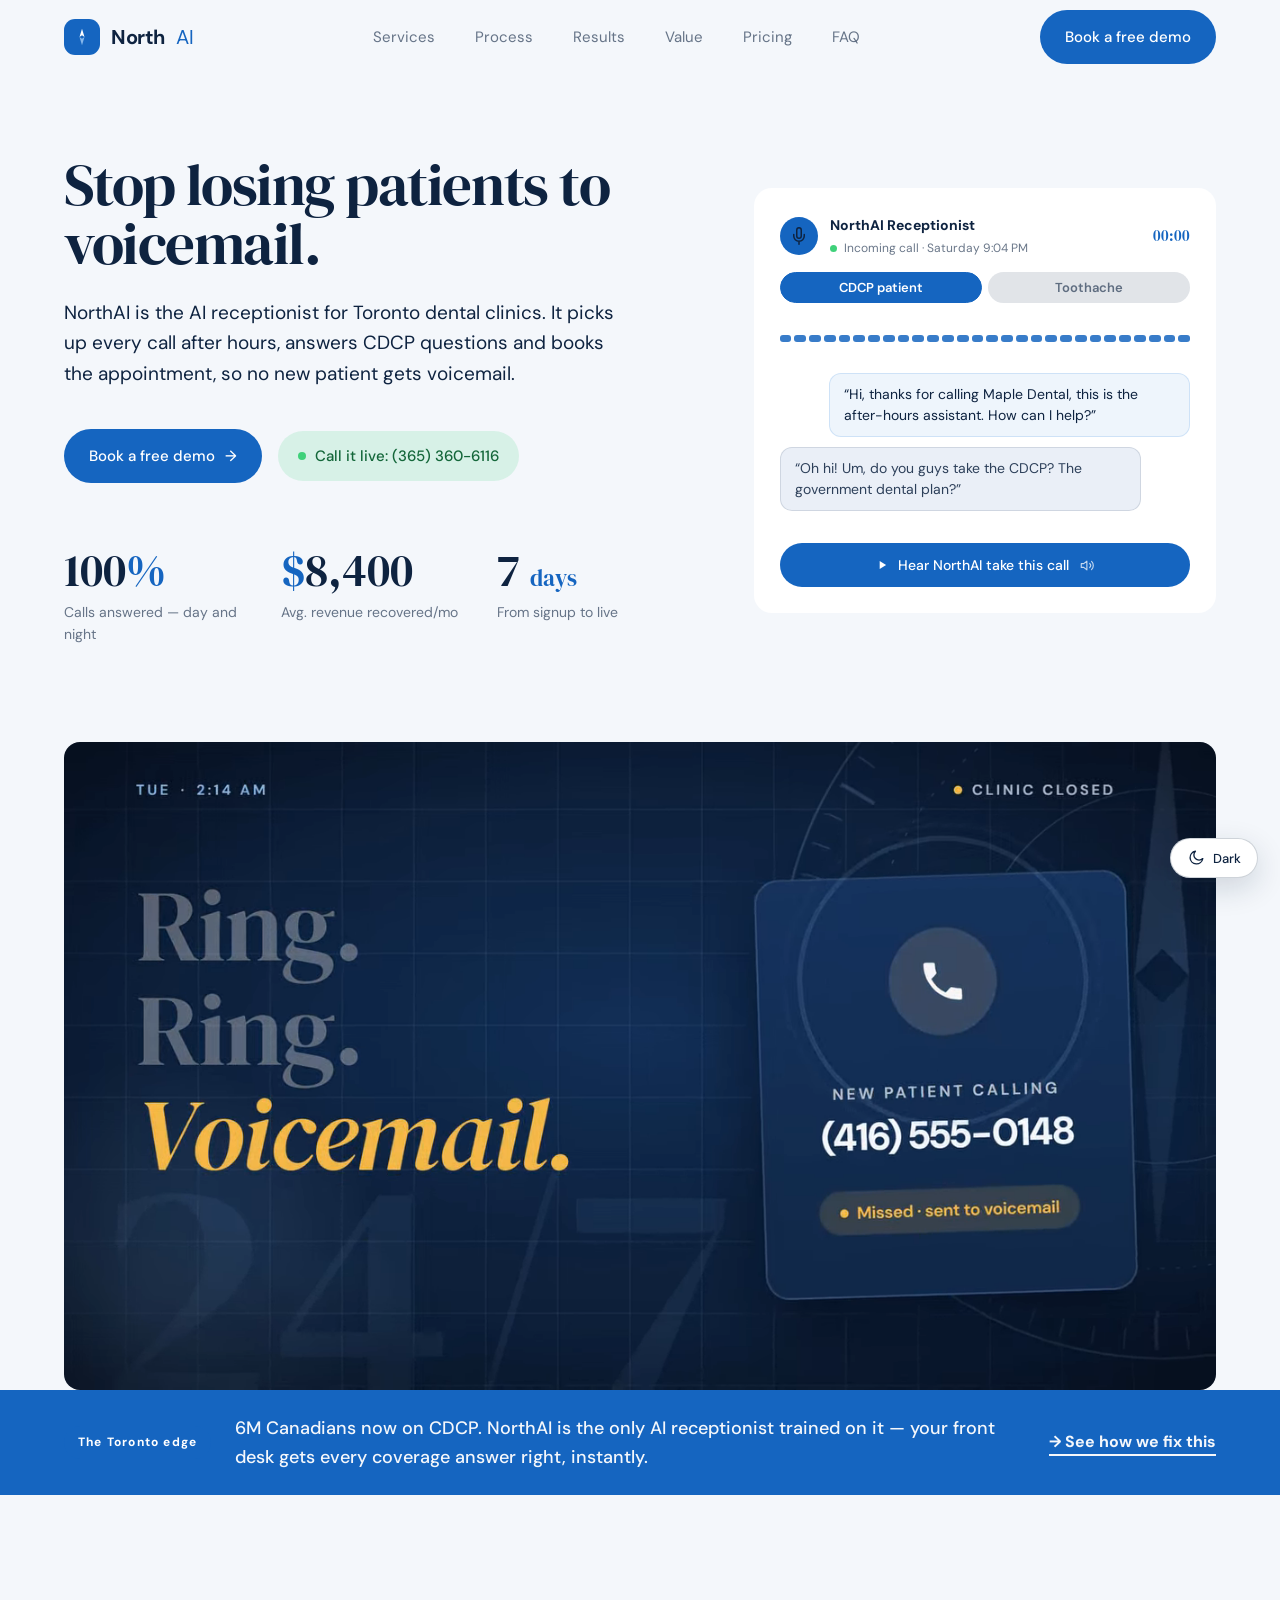
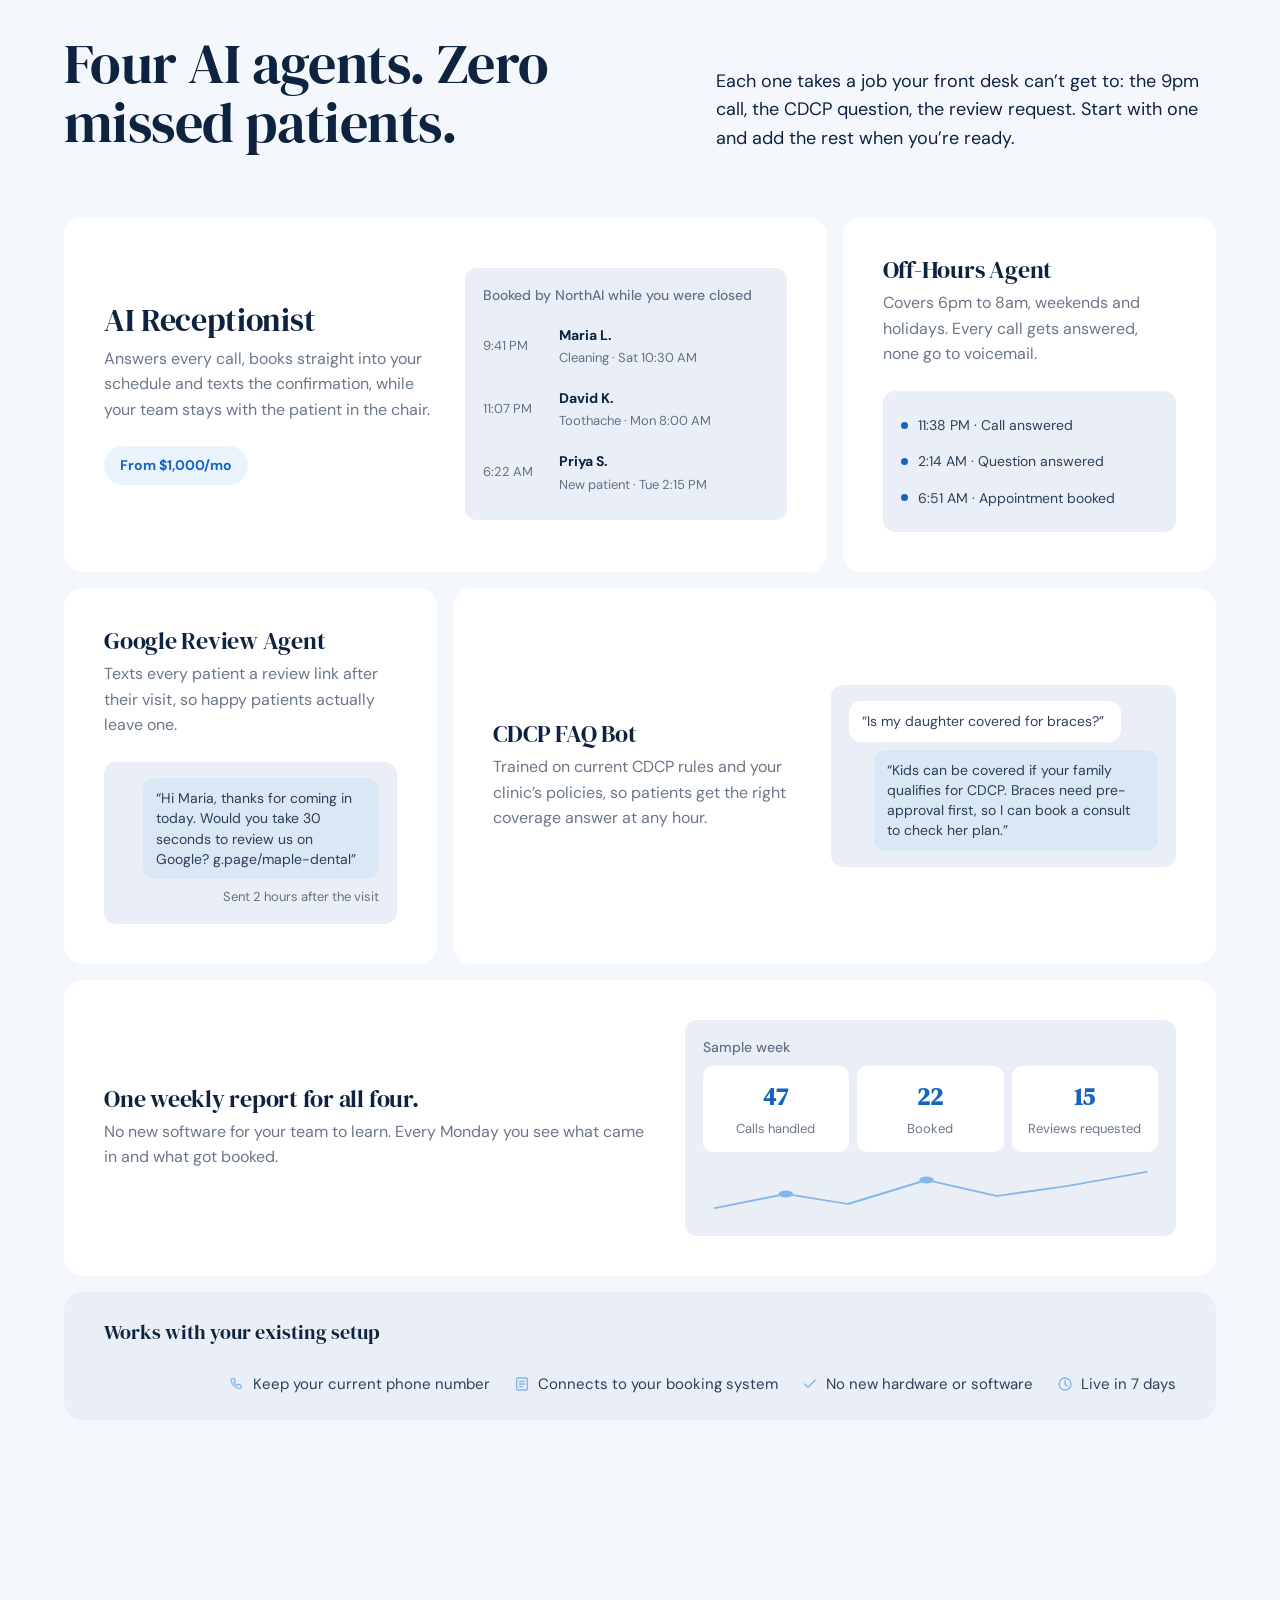
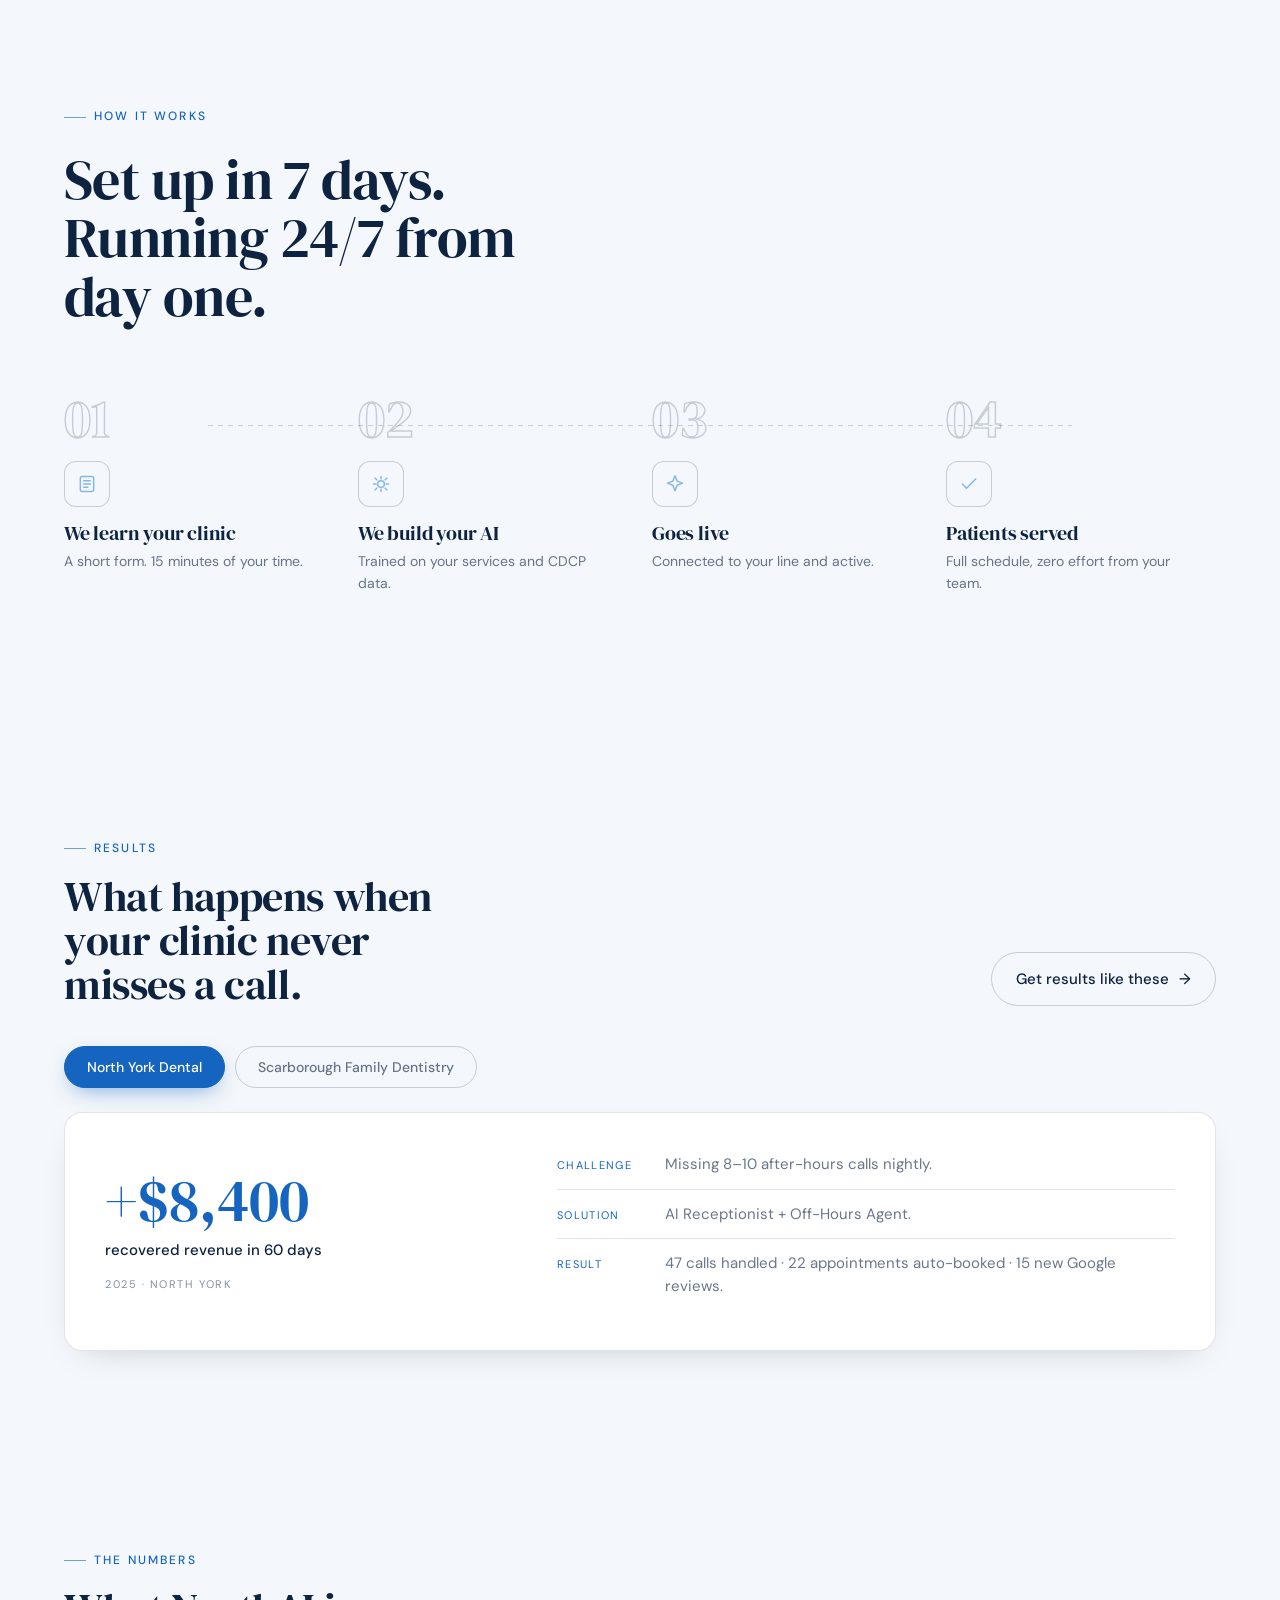
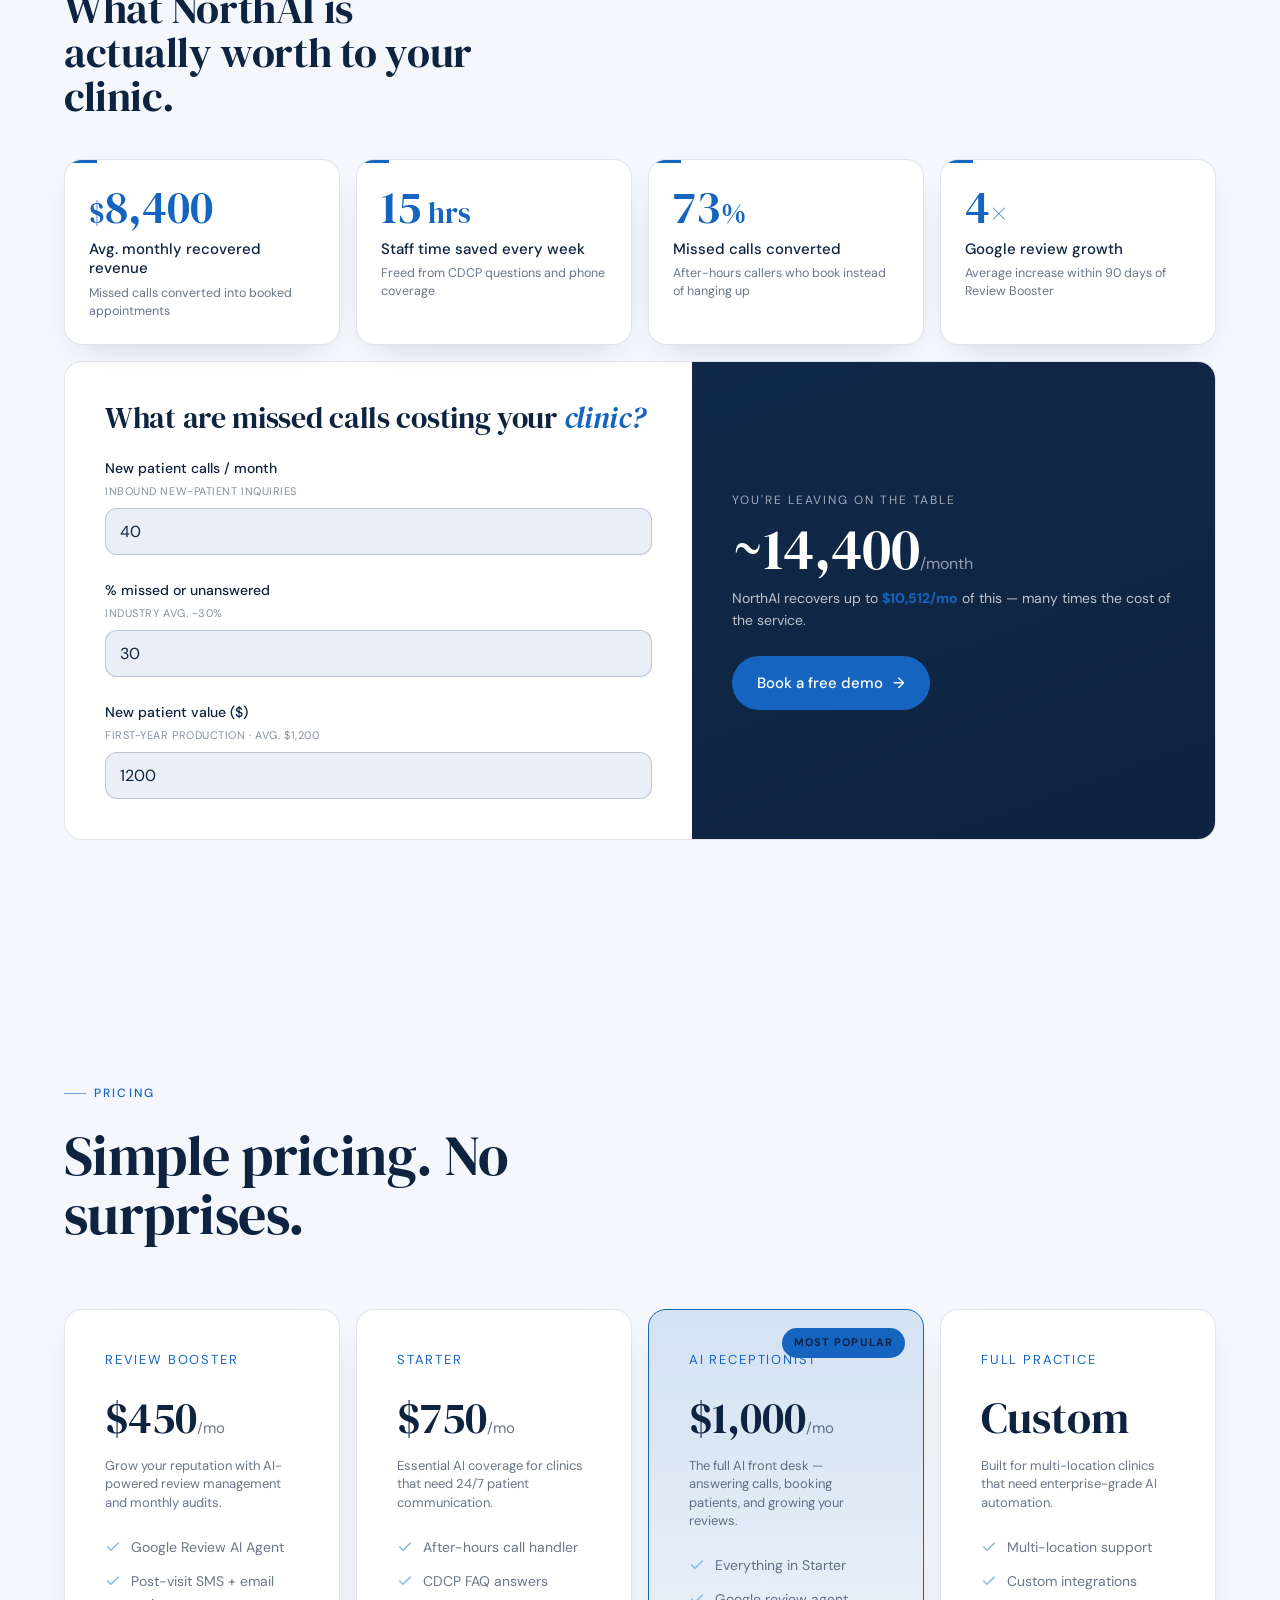
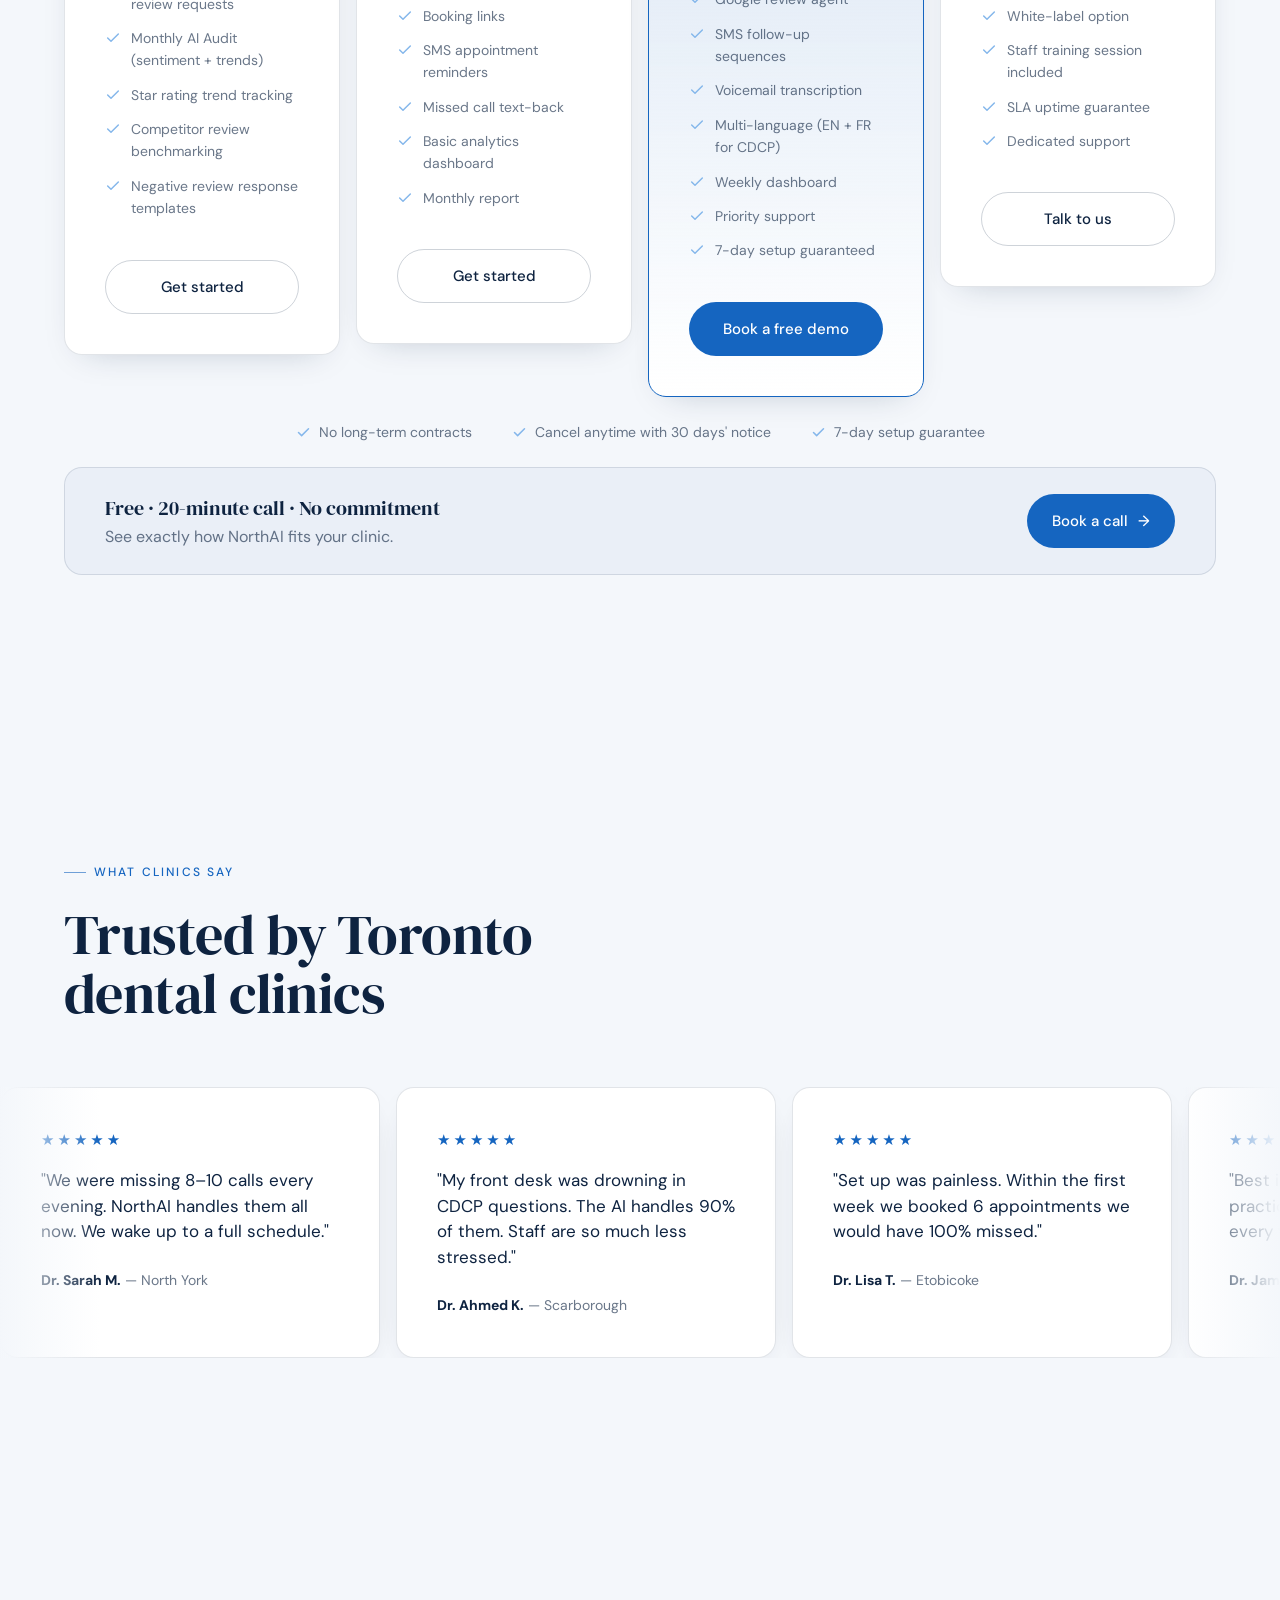
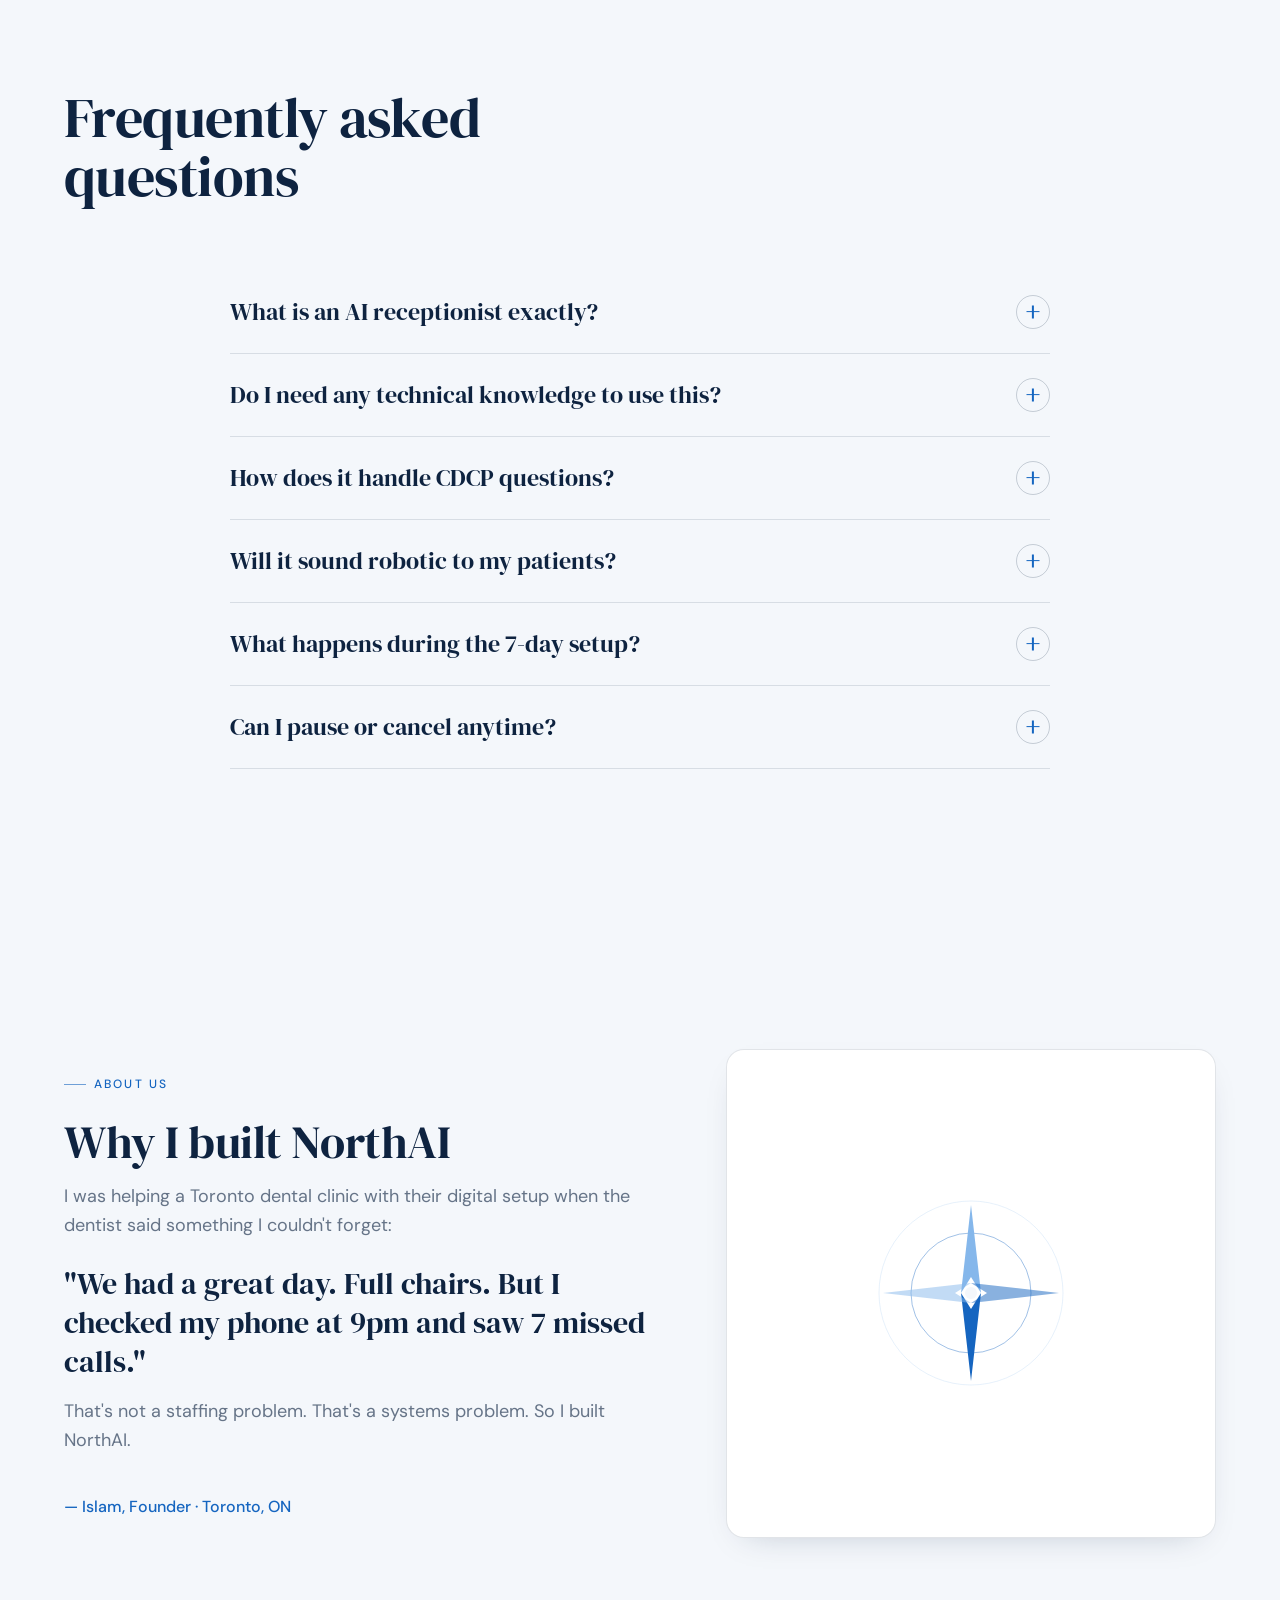
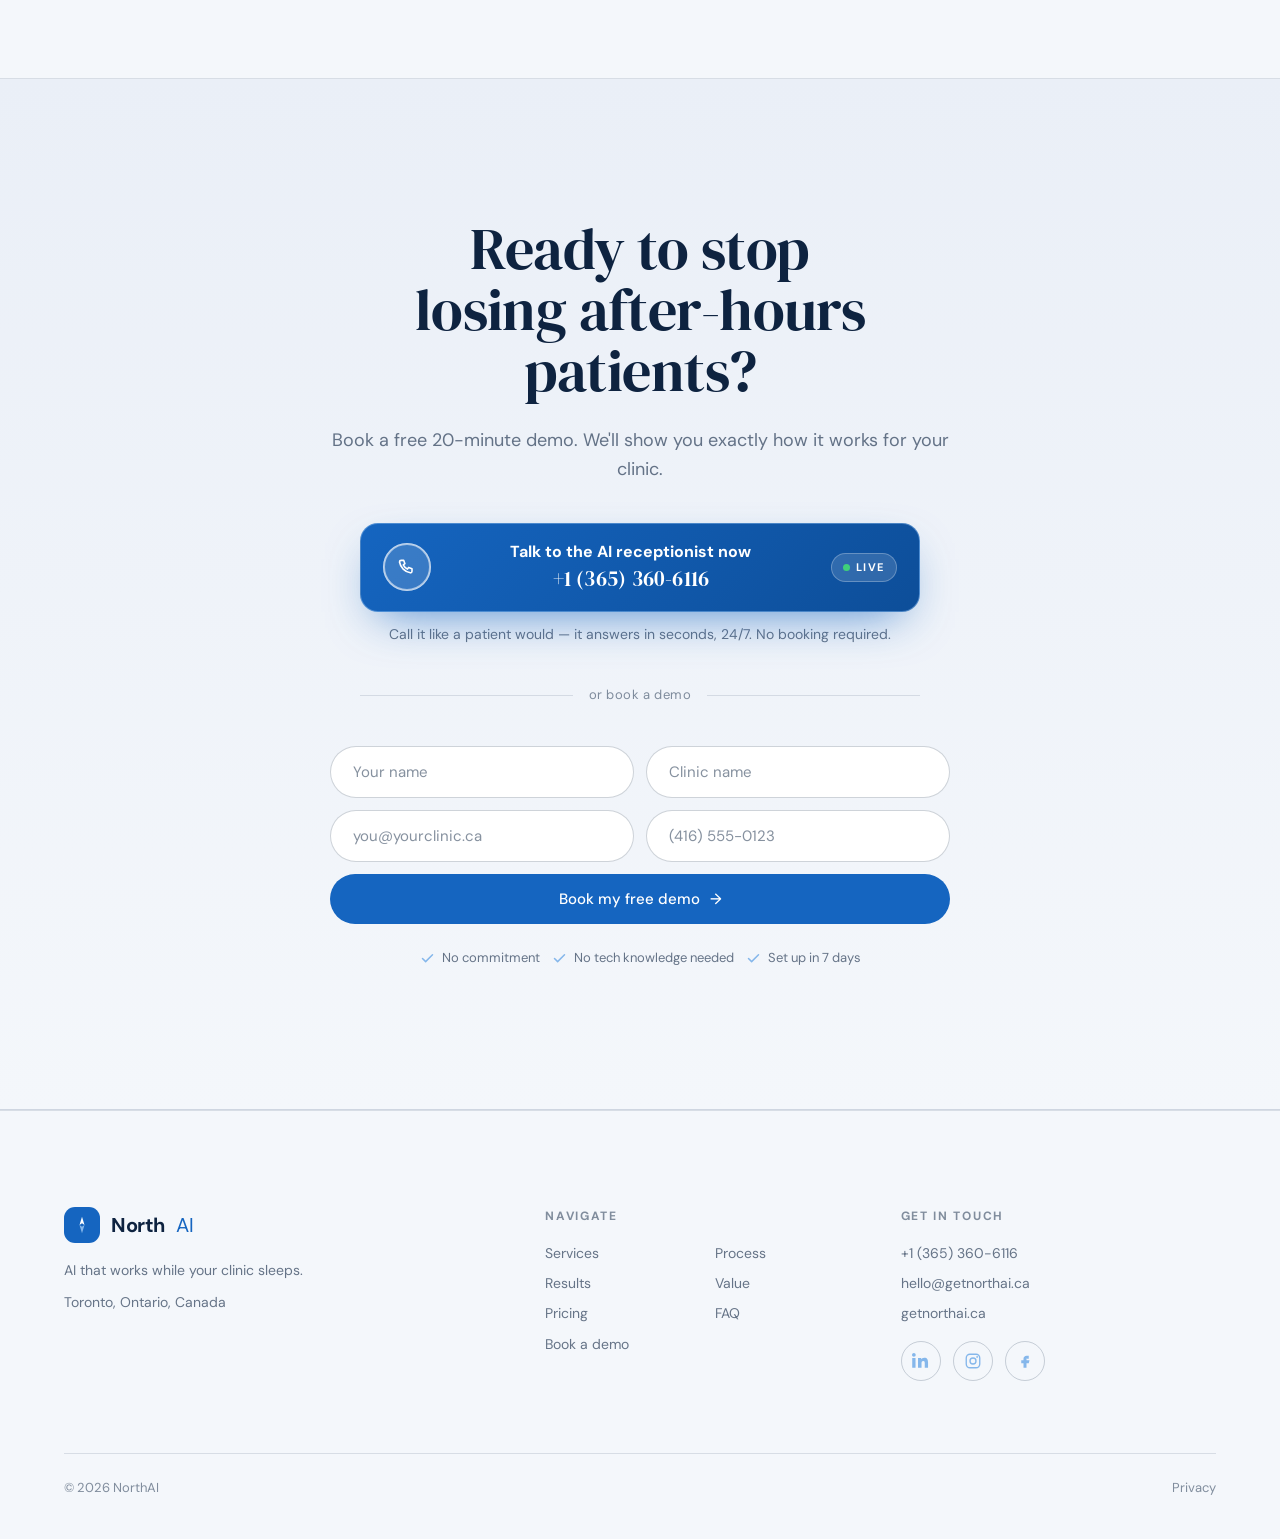
==== commit a9f37151: "Services: restyle bento without icons, labels, outlines or shadows Heading with a supporting line in" ====
--- a/index.html
+++ b/index.html
@@ -165,92 +165,67 @@
 <!-- ============================ SERVICES ============================ -->
 <section class="section-pad" id="services">
   <div class="wrap">
-    <span class="tag reveal">What we build</span>
-    <h2 class="h2 reveal" style="transition-delay:.05s">Four AI agents. One clinic. Zero missed patients.</h2>
+    <div class="svc-head">
+      <h2 class="h2 reveal">Four AI agents. Zero missed patients.</h2>
+      <p class="lead reveal" style="transition-delay:.05s">Each one takes a job your front desk can’t get to: the 9pm call, the CDCP question, the review request. Start with one and add the rest when you’re ready.</p>
+    </div>
 
     <div class="bento">
       <article class="card big reveal">
         <div class="card-copy">
-          <div class="ic" aria-hidden="true">
-            <svg width="26" height="26" viewBox="0 0 24 24" fill="none" stroke="#85B7EB" stroke-width="1.8" stroke-linecap="round" stroke-linejoin="round">
-              <circle class="pulse" cx="12" cy="12" r="9" stroke="#85B7EB" fill="none"/>
-              <path d="M5 4h3l1.5 4-2 1.5a11 11 0 0 0 5 5l1.5-2 4 1.5v3a2 2 0 0 1-2 2A16 16 0 0 1 3 6a2 2 0 0 1 2-2z"/>
-            </svg>
-          </div>
-          <span class="ctag">Always on</span>
           <h3>AI Receptionist</h3>
-          <p>Answers every call, books straight into your schedule, and sends confirmations — while your team focuses on the patients in the chair.</p>
+          <p>Answers every call, books straight into your schedule and texts the confirmation, while your team stays with the patient in the chair.</p>
           <span class="price-badge">From $1,000/mo</span>
         </div>
-        <div class="mock mock-bookings" aria-hidden="true">
-          <div class="mock-head">Today's AI bookings</div>
-          <div class="mock-row"><span class="mock-time">9:41 PM</span><div><b>Maria L. — Cleaning</b><span>Sat 10:30 AM · CDCP ✓</span></div><span class="mock-ok">Booked</span></div>
-          <div class="mock-row"><span class="mock-time">11:07 PM</span><div><b>David K. — Toothache</b><span>Mon 8:00 AM · Urgent</span></div><span class="mock-ok">Booked</span></div>
-          <div class="mock-row"><span class="mock-time">6:22 AM</span><div><b>Priya S. — New patient</b><span>Tue 2:15 PM · CDCP ✓</span></div><span class="mock-ok">Booked</span></div>
+        <div class="mock mock-bookings" data-ui aria-hidden="true">
+          <div class="mock-head">Booked by NorthAI while you were closed</div>
+          <div class="mock-row"><span class="mock-time">9:41 PM</span><div><b>Maria L.</b><span>Cleaning · Sat 10:30 AM</span></div></div>
+          <div class="mock-row"><span class="mock-time">11:07 PM</span><div><b>David K.</b><span>Toothache · Mon 8:00 AM</span></div></div>
+          <div class="mock-row"><span class="mock-time">6:22 AM</span><div><b>Priya S.</b><span>New patient · Tue 2:15 PM</span></div></div>
         </div>
       </article>
 
       <article class="card reveal" style="transition-delay:.08s">
-        <div class="ic" aria-hidden="true">
-          <svg width="24" height="24" viewBox="0 0 24 24" fill="none" stroke="#85B7EB" stroke-width="1.8" stroke-linecap="round" stroke-linejoin="round">
-            <path d="M21 12.8A8.5 8.5 0 1 1 11.2 3a6.6 6.6 0 0 0 9.8 9.8z"/>
-            <circle cx="17" cy="7" r="2.4"/><path d="M17 5.2v3.6M15.2 7h3.6"/>
-          </svg>
-        </div>
-        <span class="ctag">Nighttime</span>
         <h3>Off-Hours Agent</h3>
-        <p>Covers 6pm–8am, weekends, and holidays — every call answered, no voicemail.</p>
-        <div class="mock mock-night" aria-hidden="true">
-          <div class="mock-night-row"><span class="mock-dot"></span>11:38 PM · Call answered <b>✓</b></div>
-          <div class="mock-night-row"><span class="mock-dot"></span>2:14 AM · FAQ resolved <b>✓</b></div>
-          <div class="mock-night-row"><span class="mock-dot"></span>6:51 AM · Appointment booked <b>✓</b></div>
+        <p>Covers 6pm to 8am, weekends and holidays. Every call gets answered, none go to voicemail.</p>
+        <div class="mock mock-night" data-ui aria-hidden="true">
+          <div class="mock-night-row"><span class="mock-dot"></span>11:38 PM · Call answered</div>
+          <div class="mock-night-row"><span class="mock-dot"></span>2:14 AM · Question answered</div>
+          <div class="mock-night-row"><span class="mock-dot"></span>6:51 AM · Appointment booked</div>
         </div>
       </article>
 
       <article class="card reveal" style="transition-delay:.12s">
-        <div class="ic" aria-hidden="true">
-          <svg width="24" height="24" viewBox="0 0 24 24" fill="none" stroke="#85B7EB" stroke-width="1.8" stroke-linecap="round" stroke-linejoin="round">
-            <circle class="spin-slow" cx="12" cy="12" r="10" opacity=".35"/>
-            <path d="M12 4l2.3 4.7 5.2.8-3.8 3.7.9 5.2L12 16l-4.6 2.4.9-5.2L4.5 9.5l5.2-.8z"/>
-          </svg>
-        </div>
-        <span class="ctag">Reputation</span>
         <h3>Google Review Agent</h3>
-        <p>Requests a review after every visit, monitors sentiment, and grows your rating on autopilot.</p>
-        <div class="mock mock-review" aria-hidden="true">
-          <div class="mock-review-top"><span class="mock-stars">★★★★★</span><span class="mock-badge">via AI request</span></div>
-          <p>"Booked at 9pm, seen the next morning. Amazing clinic!"</p>
-          <div class="mock-review-foot"><b>4.9</b> rating · <span class="mock-up">▲ 4× more reviews</span></div>
-        </div>
-      </article>
-
-      <article class="card reveal" style="transition-delay:.16s">
-        <div class="ic" aria-hidden="true">
-          <svg width="24" height="24" viewBox="0 0 24 24" fill="none" stroke="#85B7EB" stroke-width="1.8" stroke-linecap="round" stroke-linejoin="round">
-            <path d="M21 11.5a8 8 0 0 1-11.6 7.1L3 20l1.4-6.4A8 8 0 1 1 21 11.5z"/>
-            <path d="M8.5 11h7M8.5 14h4"/>
-          </svg>
-        </div>
-        <span class="ctag">Coverage</span>
-        <h3>CDCP FAQ Bot</h3>
-        <p>Trained on current CDCP rules and your clinic's policies — instant, accurate coverage answers.</p>
-        <div class="mock mock-chat" aria-hidden="true">
-          <p class="mock-q">"Is my daughter covered for braces?"</p>
-          <p class="mock-a">"Children under 18 are eligible under CDCP. I can book a quick consult to confirm exactly what her plan covers."</p>
+        <p>Texts every patient a review link after their visit, so happy patients actually leave one.</p>
+        <div class="mock mock-chat" data-ui aria-hidden="true">
+          <p class="mock-a mock-sms">“Hi Maria, thanks for coming in today. Would you take 30 seconds to review us on Google? g.page/maple-dental”</p>
+          <p class="mock-meta">Sent 2 hours after the visit</p>
+        </div>
+      </article>
+
+      <article class="card duo reveal" style="transition-delay:.16s">
+        <div class="card-copy">
+          <h3>CDCP FAQ Bot</h3>
+          <p>Trained on current CDCP rules and your clinic’s policies, so patients get the right coverage answer at any hour.</p>
+        </div>
+        <div class="mock mock-chat" data-ui aria-hidden="true">
+          <p class="mock-q">“Is my daughter covered for braces?”</p>
+          <p class="mock-a">“Kids can be covered if your family qualifies for CDCP. Braces need pre-approval first, so I can book a consult to check her plan.”</p>
         </div>
       </article>
 
       <article class="card wide reveal" style="transition-delay:.2s">
         <div class="card-copy">
-          <span class="ctag">One system</span>
-          <h3 style="margin-top:6px">Every agent reports into one weekly dashboard.</h3>
-          <p>No new software for your team to learn. You just see results.</p>
-        </div>
-        <div class="mock mock-dash" aria-hidden="true">
+          <h3>One weekly report for all four.</h3>
+          <p>No new software for your team to learn. Every Monday you see what came in and what got booked.</p>
+        </div>
+        <div class="mock mock-dash" data-ui aria-hidden="true">
+          <div class="mock-head">Sample week</div>
           <div class="mock-tiles">
             <div class="mock-tile"><b>47</b><span>Calls handled</span></div>
             <div class="mock-tile"><b>22</b><span>Booked</span></div>
-            <div class="mock-tile"><b>+15</b><span>Reviews</span></div>
+            <div class="mock-tile"><b>15</b><span>Reviews requested</span></div>
           </div>
           <svg width="100%" height="56" viewBox="0 0 220 56" fill="none" stroke="#85B7EB" stroke-width="1.8" stroke-linecap="round" stroke-linejoin="round" preserveAspectRatio="none">
             <path d="M6 44l34-14 30 10 38-24 34 16 34-10 38-14"/>
--- a/style.css
+++ b/style.css
@@ -235,69 +235,59 @@
 .alert a:hover{opacity:.7}
 
 /* ============================================================
-   SERVICES — bento
-============================================================ */
+   SERVICES — bento (surfaces separated by tone, not lines)
+============================================================ */
+.svc-head{display:grid;grid-template-columns:minmax(0,1.1fr) minmax(0,.9fr);gap:var(--s-4);align-items:end}
+.svc-head .h2{max-width:none}
+.svc-head .lead{color:var(--white);margin:0}
 .bento{display:grid;grid-template-columns:repeat(3,1fr);gap:var(--s-2);margin-top:var(--s-5)}
 .card{
-  background:var(--navy-card);border:1px solid var(--line);border-radius:var(--radius);
-  padding:var(--s-4);transition:transform .3s ease,border-color .3s ease,box-shadow .3s ease;
+  background:var(--navy-card);border-radius:var(--radius);
+  padding:var(--s-4);transition:transform .3s ease;
   position:relative;overflow:hidden;
 }
-.card:hover{transform:translateY(-4px);border-color:var(--lightblue);box-shadow:0 18px 40px rgba(0,0,0,.35)}
-.card .ic{width:54px;height:54px;border:1px solid var(--line-strong);border-radius:14px;
-  display:grid;place-items:center;margin-bottom:var(--s-3)}
-.card .ctag{font-size:12px;letter-spacing:.14em;text-transform:uppercase;color:var(--lightblue)}
-.card h3{font-size:24px;margin:10px 0 8px}
-.card p{color:var(--white-55);font-size:15px}
+.card:hover{transform:translateY(-4px)}
+.card h3{font-size:24px;margin:0 0 8px}
+.card p{color:var(--white-55);font-size:16px}
 .card.big{grid-column:span 2;display:grid;grid-template-columns:1.05fr 1fr;gap:var(--s-3);align-items:center}
 .card.big h3{font-size:32px}
-.card.wide{grid-column:span 2;display:grid;grid-template-columns:1.1fr 1fr;gap:var(--s-3);align-items:center}
-.card-copy .price-badge{margin-top:var(--s-3)}
-
-/* --- product mockups inside service cards --- */
+.card.duo{grid-column:span 2;display:grid;grid-template-columns:1fr 1.1fr;gap:var(--s-3);align-items:center}
+.card.duo .mock{margin-top:0}
+.card.wide{grid-column:span 3;display:grid;grid-template-columns:1.1fr 1fr;gap:var(--s-4);align-items:center}
+
+/* --- product fragments inside service cards --- */
 .mock{
-  margin-top:var(--s-3);background:var(--navy-2);border:1px solid var(--line);
-  border-radius:var(--radius-sm);padding:16px;font-size:13px;
+  margin-top:var(--s-3);background:var(--navy-2);
+  border-radius:var(--radius-sm);padding:16px 18px;font-size:14px;
 }
 .card.big .mock,.card.wide .mock{margin-top:0}
-.mock-head{font-size:11px;letter-spacing:.14em;text-transform:uppercase;color:var(--white-40);margin-bottom:12px}
-.mock-row{display:flex;align-items:center;gap:12px;padding:10px 0;border-top:1px solid var(--line)}
-.mock-row:first-of-type{border-top:0}
+.mock-head{font-size:14px;font-weight:500;color:var(--white-55);margin-bottom:8px}
+.mock-row{display:flex;align-items:center;gap:12px;padding:9px 0}
 .mock-row>div{flex:1;min-width:0}
-.mock-row b{display:block;font-size:13px;color:var(--white);font-weight:700}
-.mock-row span{font-size:12px;color:var(--white-55)}
-.mock-time{flex:0 0 auto;font-size:11px;color:var(--lightblue);min-width:56px}
-.mock-ok{flex:0 0 auto;font-size:11px;color:#3fd17a;background:rgba(63,209,122,.1);
-  border:1px solid rgba(63,209,122,.22);border-radius:var(--radius-pill);padding:3px 10px}
-.mock-night-row{display:flex;align-items:center;gap:9px;padding:8px 0;color:var(--white-55);font-size:13px}
-.mock-night-row b{color:#3fd17a;margin-left:auto}
+.mock-row b{display:block;font-size:14px;color:var(--white);font-weight:700}
+.mock-row span{font-size:13px;color:var(--white-55)}
+.mock-time{flex:0 0 auto;font-size:13px;color:var(--lightblue);min-width:64px}
+.mock-night-row{display:flex;align-items:center;gap:10px;padding:7px 0;color:var(--text-strong);font-size:14px}
 .mock-dot{width:7px;height:7px;border-radius:50%;background:var(--lightblue);flex:0 0 auto}
-.mock-review-top{display:flex;align-items:center;justify-content:space-between;gap:8px;margin-bottom:8px}
-.mock-stars{color:#f5b942;letter-spacing:2px;font-size:14px}
-.mock-badge{font-size:10px;letter-spacing:.08em;text-transform:uppercase;color:var(--lightblue);
-  border:1px solid var(--line-strong);border-radius:var(--radius-pill);padding:3px 9px}
-.mock-review p{color:var(--text-strong);font-size:13px;line-height:1.5}
-.mock-review-foot{margin-top:10px;padding-top:10px;border-top:1px solid var(--line);color:var(--white-55);font-size:12px}
-.mock-review-foot b{color:var(--white);font-size:14px}
-.mock-up{color:#3fd17a}
-.mock-chat .mock-q,.mock-chat .mock-a{border-radius:10px;padding:9px 12px;font-size:13px;line-height:1.45;margin:0}
-.mock-chat .mock-q{background:var(--navy-card);color:var(--white-55);border:1px solid var(--line);max-width:88%}
-.mock-chat .mock-a{background:rgba(133,183,235,.12);color:var(--text-strong);border:1px solid rgba(133,183,235,.28);
-  margin-top:8px;margin-left:auto;max-width:92%}
+.mock-chat .mock-q,.mock-chat .mock-a{border-radius:12px;padding:10px 13px;font-size:14px;line-height:1.45;margin:0}
+.mock-chat .mock-q{background:var(--navy-card);color:var(--text-strong);max-width:88%}
+.mock-chat .mock-a{background:rgba(133,183,235,.16);color:var(--text-strong);margin-top:8px;margin-left:auto;max-width:92%}
+.mock-chat .mock-sms{margin-top:0}
+.mock-chat .mock-meta{font-size:13px;color:var(--white-55);margin-top:8px;text-align:right}
 .mock-tiles{display:grid;grid-template-columns:repeat(3,1fr);gap:8px;margin-bottom:12px}
-.mock-tile{background:var(--navy-card);border:1px solid var(--line);border-radius:10px;padding:10px;text-align:center}
-.mock-tile b{display:block;font-family:var(--serif);font-size:20px;color:var(--lightblue)}
-.mock-tile span{font-size:10px;letter-spacing:.06em;text-transform:uppercase;color:var(--white-40)}
-
-/* --- works-with trust strip --- */
+.mock-tile{background:var(--navy-card);border-radius:10px;padding:12px 10px;text-align:center}
+.mock-tile b{display:block;font-family:var(--serif);font-size:24px;color:var(--lightblue)}
+.mock-tile span{font-size:13px;color:var(--white-55)}
+
+/* --- works-with strip --- */
 .fitbar{
-  margin-top:var(--s-4);border:1px solid var(--line);border-radius:var(--radius);
+  margin-top:var(--s-2);border-radius:var(--radius);
   background:var(--navy-2);padding:var(--s-3) var(--s-4);
   display:flex;align-items:center;gap:var(--s-3);flex-wrap:wrap;
 }
-.fit-title{font-family:var(--serif);font-size:18px;color:var(--white);flex:0 0 auto}
+.fit-title{font-family:var(--serif);font-size:20px;color:var(--white);flex:0 0 auto}
 .fit-items{display:flex;gap:var(--s-2) var(--s-3);flex-wrap:wrap;margin-left:auto}
-.fit-item{display:flex;align-items:center;gap:8px;font-size:14px;color:var(--white-55)}
+.fit-item{display:flex;align-items:center;gap:8px;font-size:15px;color:var(--text-strong)}
 .fit-item svg{flex:0 0 auto}
 
 /* --- pricing guarantee --- */
@@ -305,11 +295,8 @@
 .g-item{display:flex;align-items:center;gap:8px;font-size:14px;color:var(--white-55)}
 .g-item svg{flex:0 0 auto}
 .price-badge{display:inline-block;margin-top:var(--s-3);align-self:flex-start;
-  background:rgba(133,183,235,.12);border:1px solid var(--line-strong);color:var(--lightblue);
+  background:rgba(133,183,235,.16);color:var(--lightblue);
   font-weight:700;padding:8px 16px;border-radius:var(--radius-pill);font-size:14px}
-/* pulse ring for phone icon */
-.pulse{transform-origin:center;animation:pulse 2.4s ease-out infinite}
-@keyframes pulse{0%{opacity:.7;transform:scale(.6)}80%,100%{opacity:0;transform:scale(1.5)}}
 .spin-slow{transform-origin:center;animation:spin 14s linear infinite}
 @keyframes spin{to{transform:rotate(360deg)}}
 
@@ -538,7 +525,12 @@
   .stat .num{font-size:30px}
 
   .bento{grid-template-columns:1fr}
-  .card.big,.card.wide{grid-column:span 1;grid-template-columns:1fr}
+  .svc-head{grid-template-columns:1fr;gap:var(--s-2)}
+  .card.big,.card.wide,.card.duo{grid-column:span 1;grid-template-columns:1fr}
+  .card.duo .mock{margin-top:var(--s-3)}
+  .card{padding:var(--s-3)}
+  .mock{padding:14px}
+  .mock-time{min-width:58px}
   .card.big .mock,.card.wide .mock{margin-top:var(--s-3)}
   .fitbar{flex-direction:column;align-items:flex-start;padding:var(--s-3)}
   .fit-items{margin-left:0;flex-direction:column;gap:12px}
@@ -709,7 +701,6 @@
 body.light .mobile-menu{background:rgba(255,255,255,.98)}
 body.light .logo .mark{background:var(--blue);border-color:transparent}
 body.light .call-card{background:#fff}
-body.light .card,
 body.light .case-panel,
 body.light .plan,
 body.light .tcard,
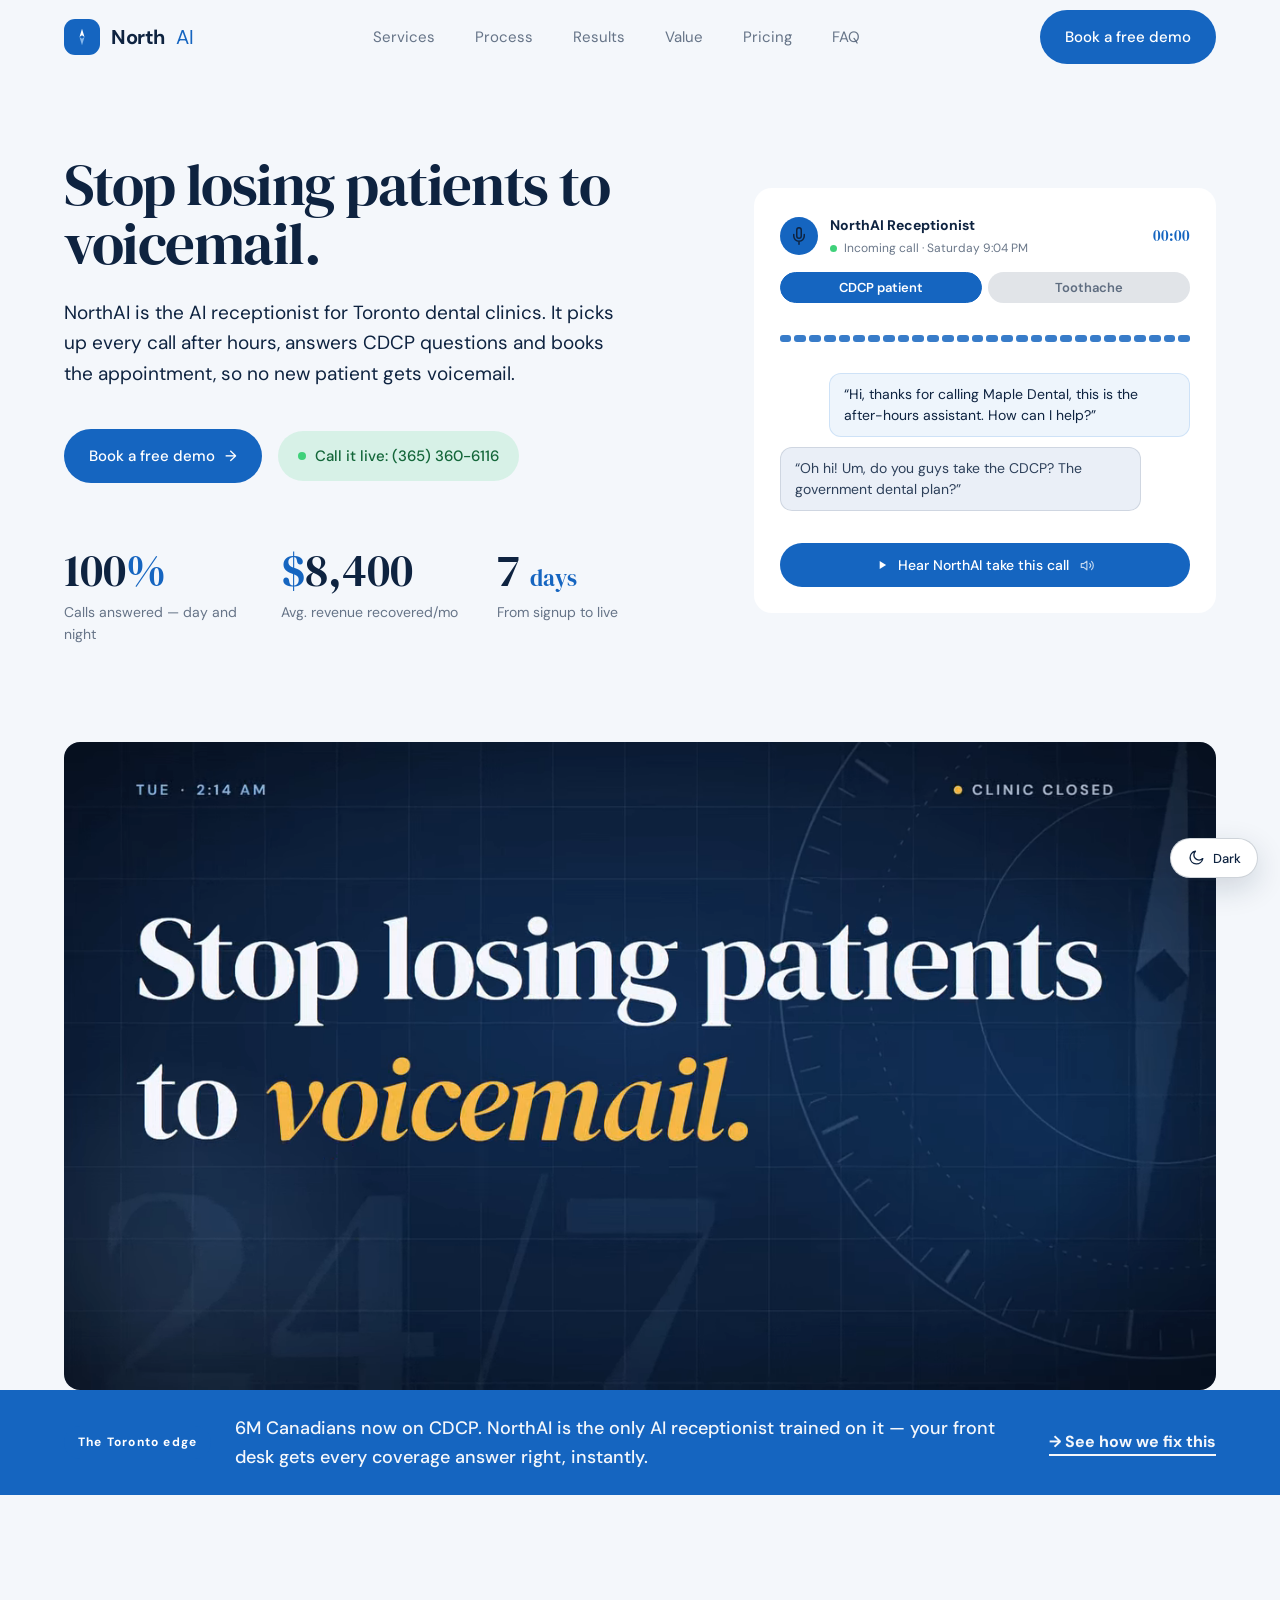
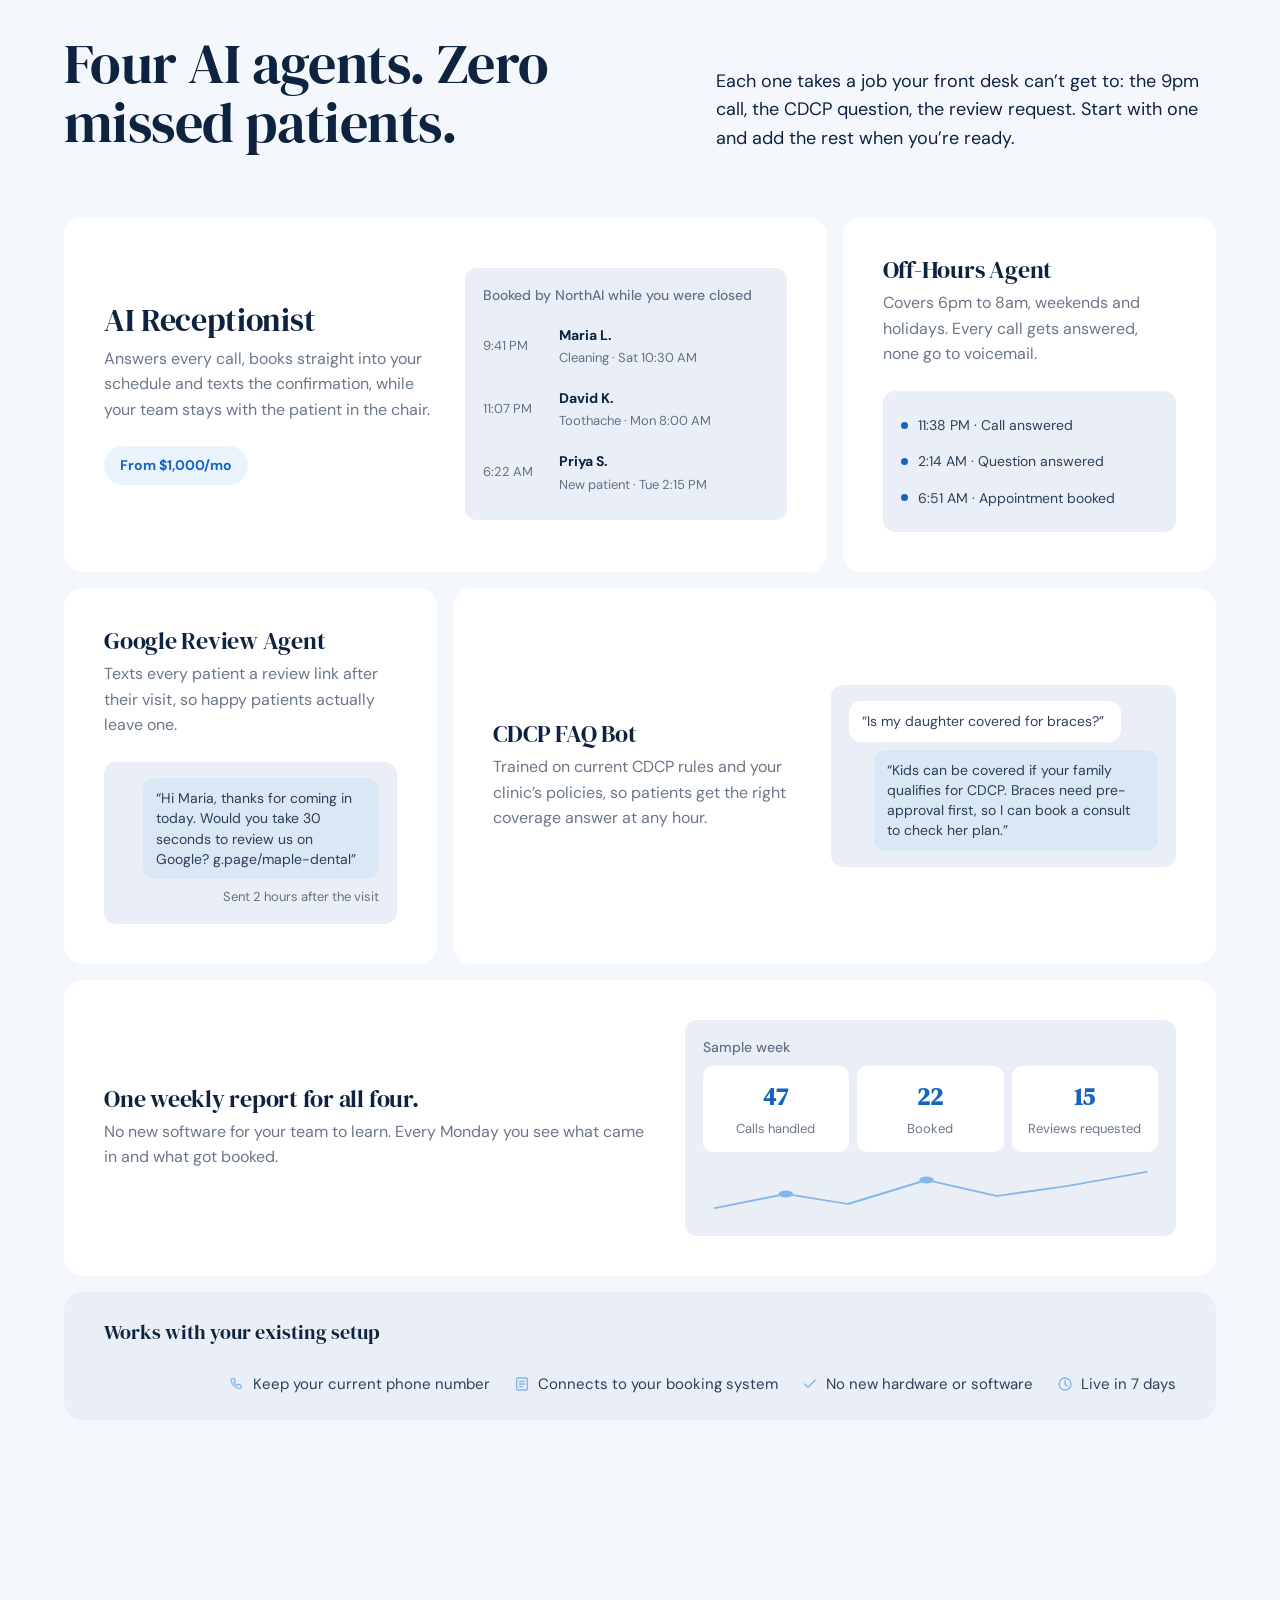
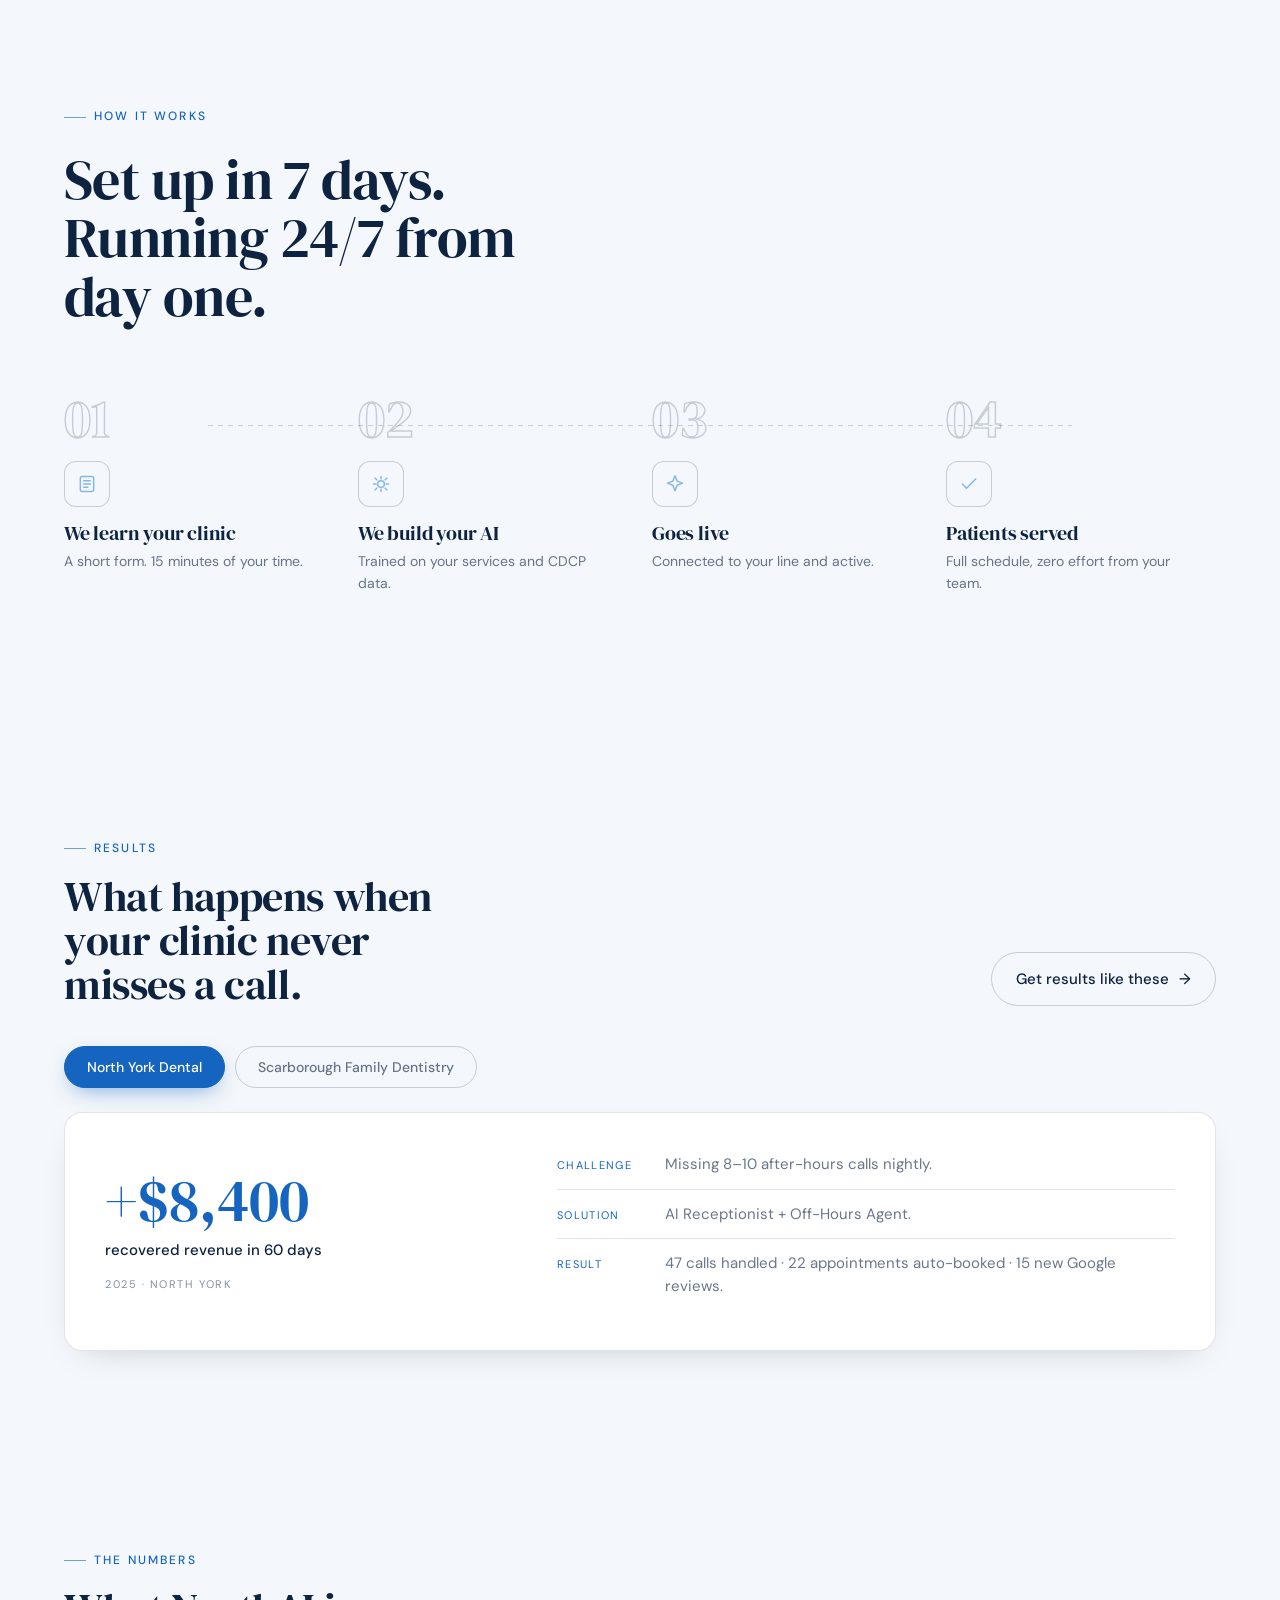
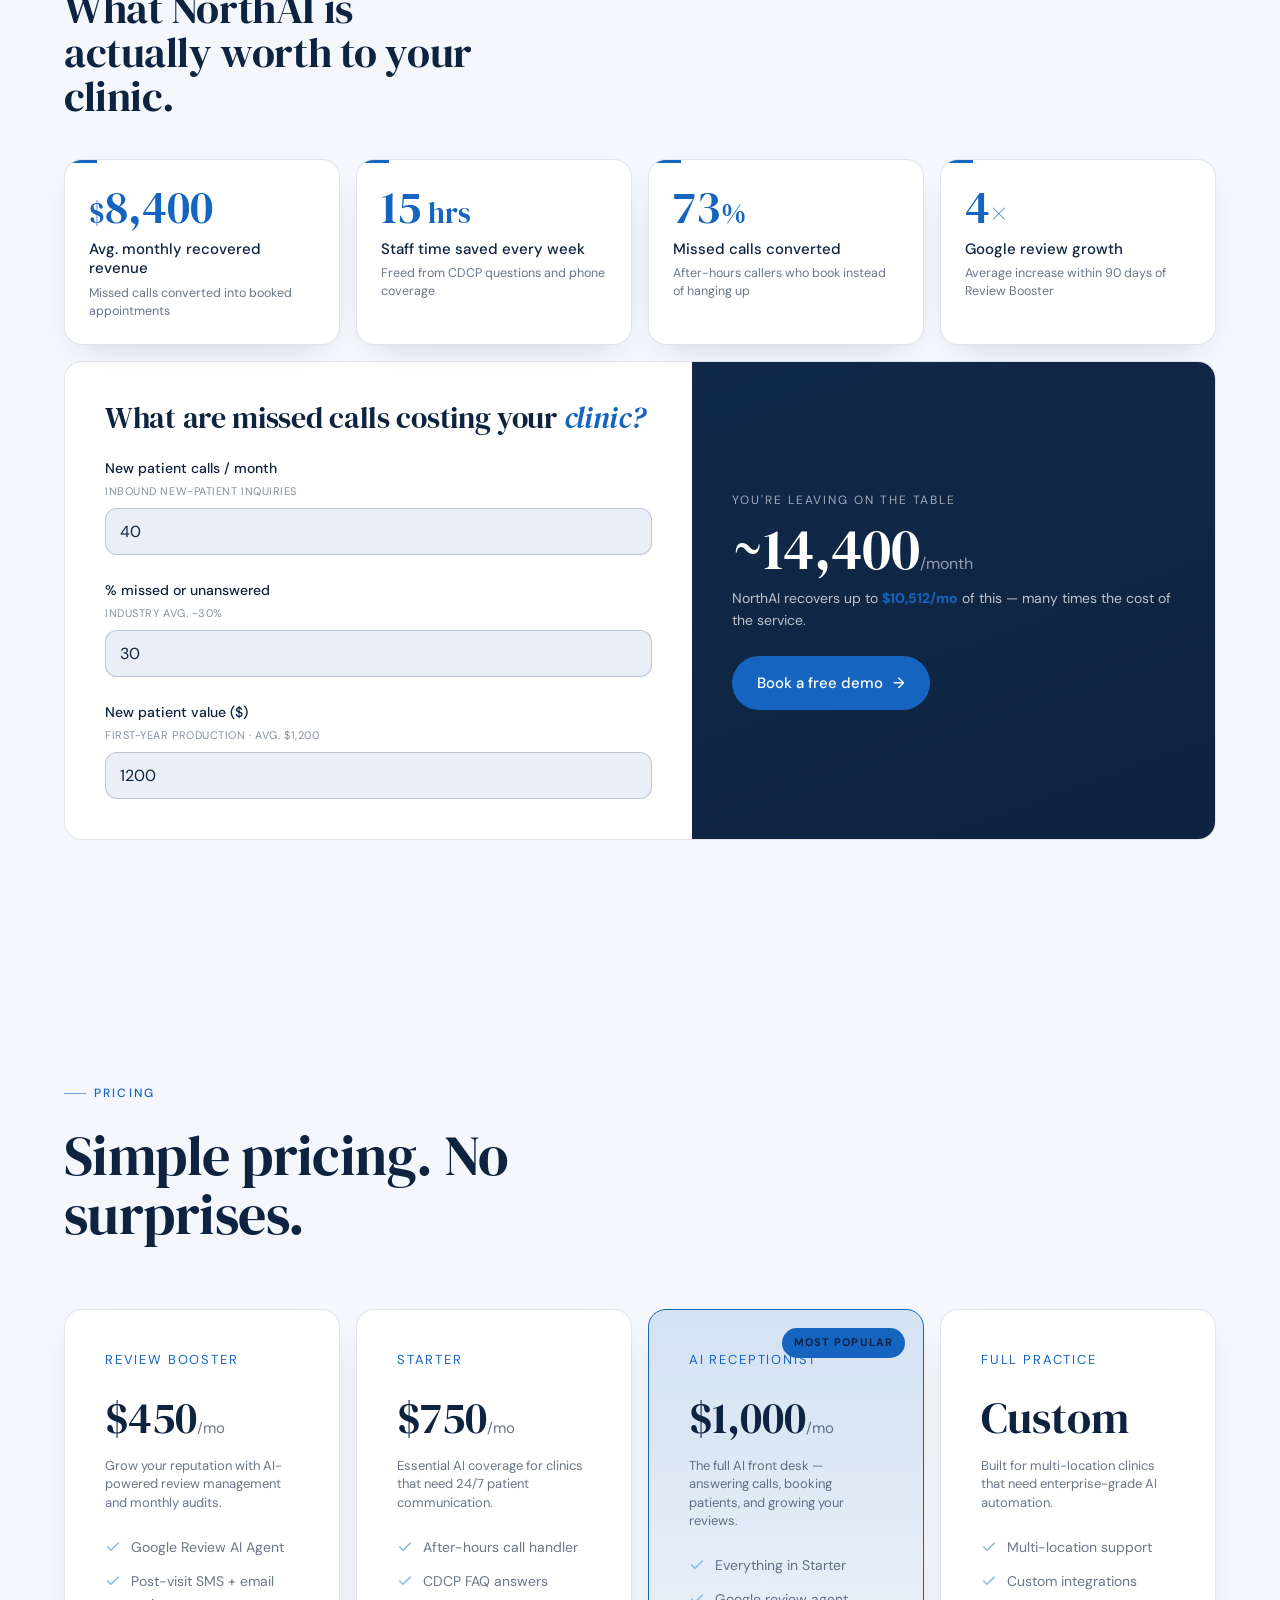
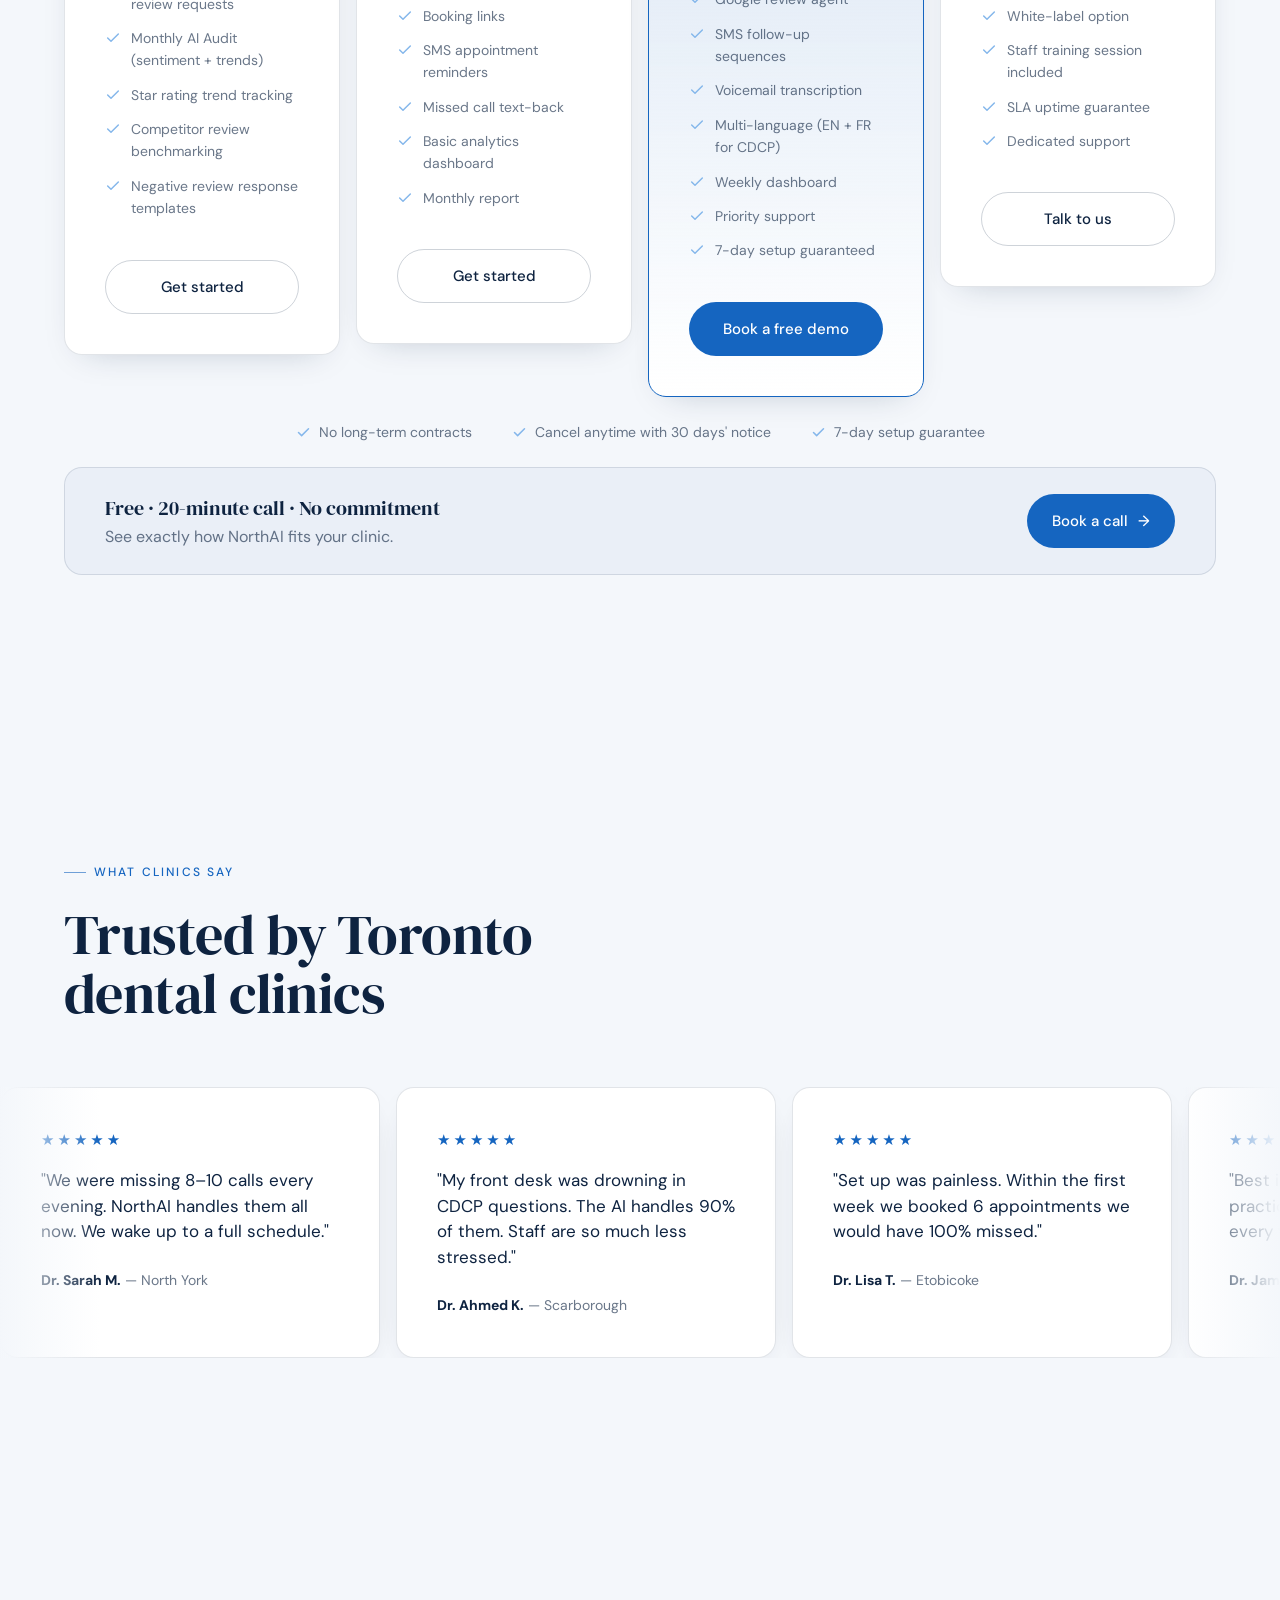
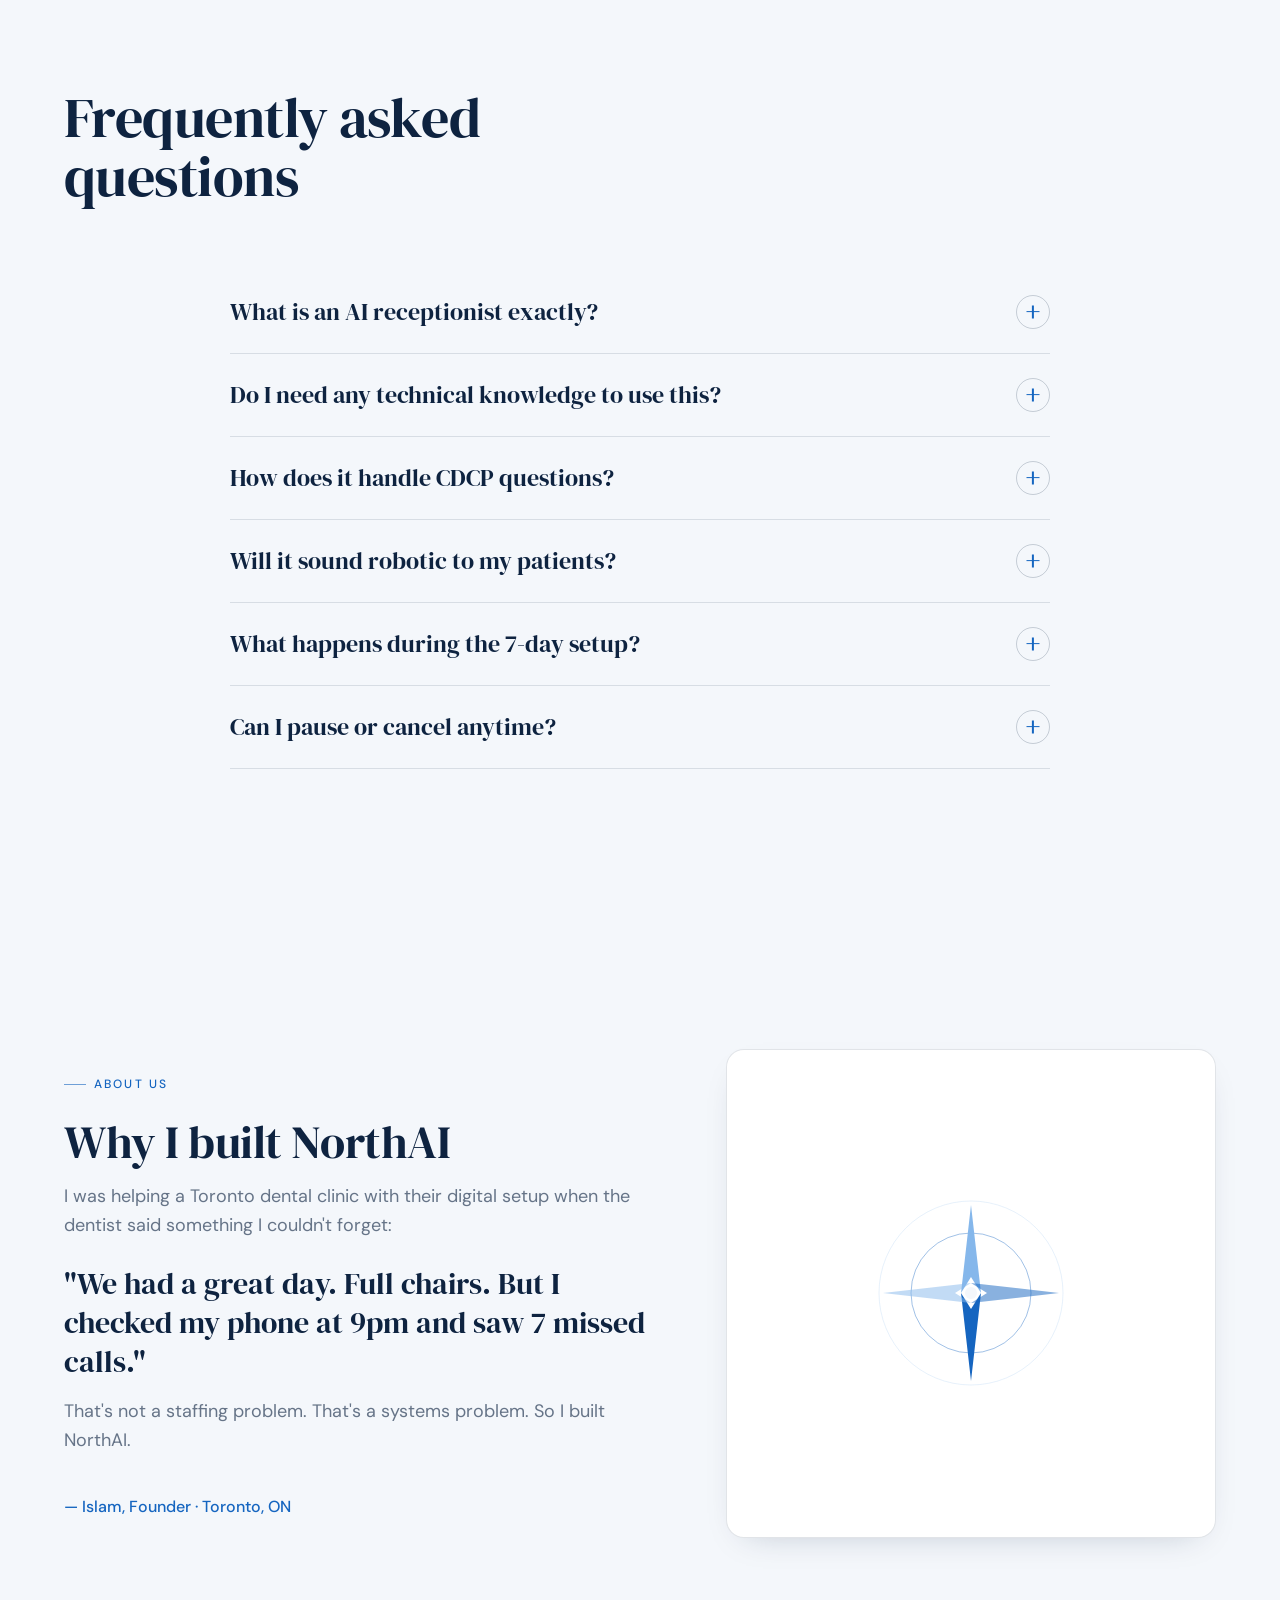
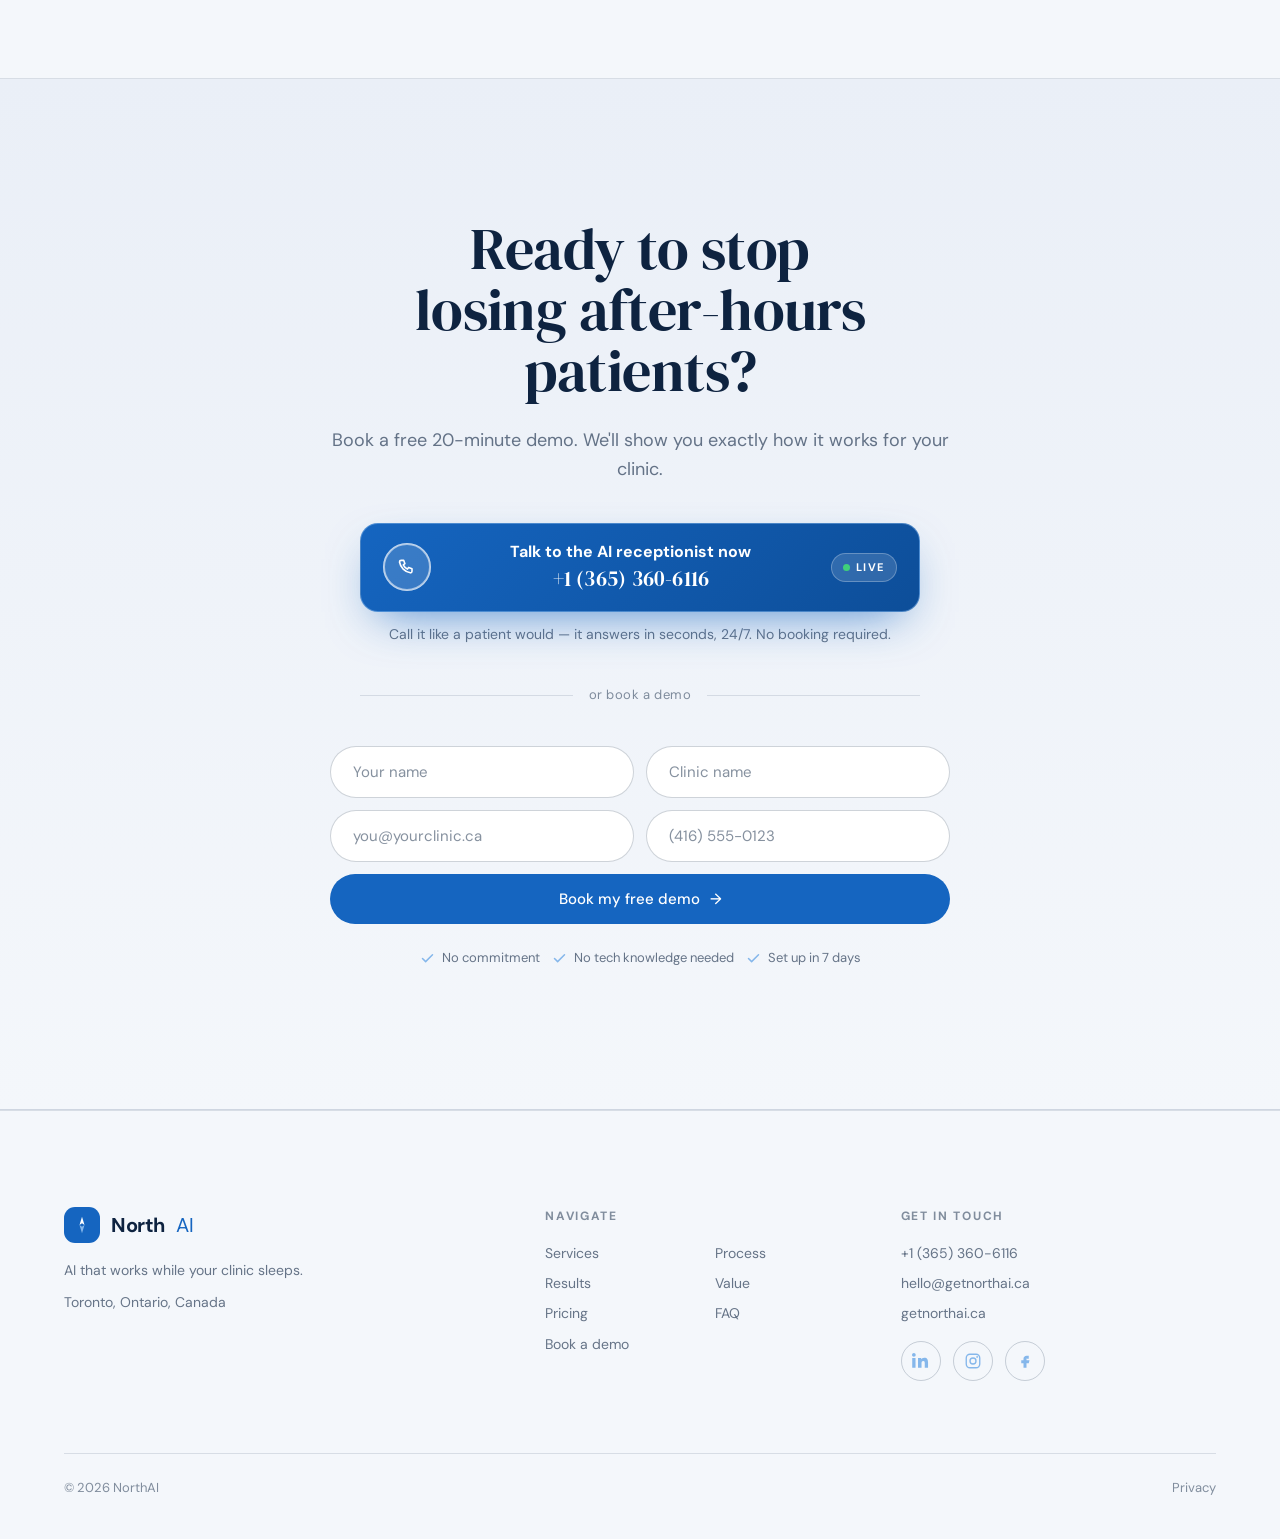
==== commit 2286dc0a: "Add Meta Pixel with Lead conversion tracking; disclose in privacy policy Co-Authored-By: Claude Opus" ====
--- a/index.html
+++ b/index.html
@@ -10,6 +10,24 @@
 <meta property="og:type" content="website">
 <meta name="theme-color" content="#0E2340">
 <link rel="icon" href="favicon.svg" type="image/svg+xml">
+
+<!-- Meta Pixel Code -->
+<script>
+!function(f,b,e,v,n,t,s)
+{if(f.fbq)return;n=f.fbq=function(){n.callMethod?
+n.callMethod.apply(n,arguments):n.queue.push(arguments)};
+if(!f._fbq)f._fbq=n;n.push=n;n.loaded=!0;n.version='2.0';
+n.queue=[];t=b.createElement(e);t.async=!0;
+t.src=v;s=b.getElementsByTagName(e)[0];
+s.parentNode.insertBefore(t,s)}(window, document,'script',
+'https://connect.facebook.net/en_US/fbevents.js');
+fbq('init', '1687758162904638');
+fbq('track', 'PageView');
+</script>
+<noscript><img height="1" width="1" style="display:none"
+src="https://www.facebook.com/tr?id=1687758162904638&ev=PageView&noscript=1"
+/></noscript>
+<!-- End Meta Pixel Code -->
 <link rel="preconnect" href="https://fonts.googleapis.com">
 <link rel="preconnect" href="https://fonts.gstatic.com" crossorigin>
 <link rel="preload" as="style" href="https://fonts.googleapis.com/css2?family=DM+Sans:ital,opsz,wght@0,9..40,400;0,9..40,500;0,9..40,700;1,9..40,400&family=DM+Serif+Display:ital@0;1&display=swap">
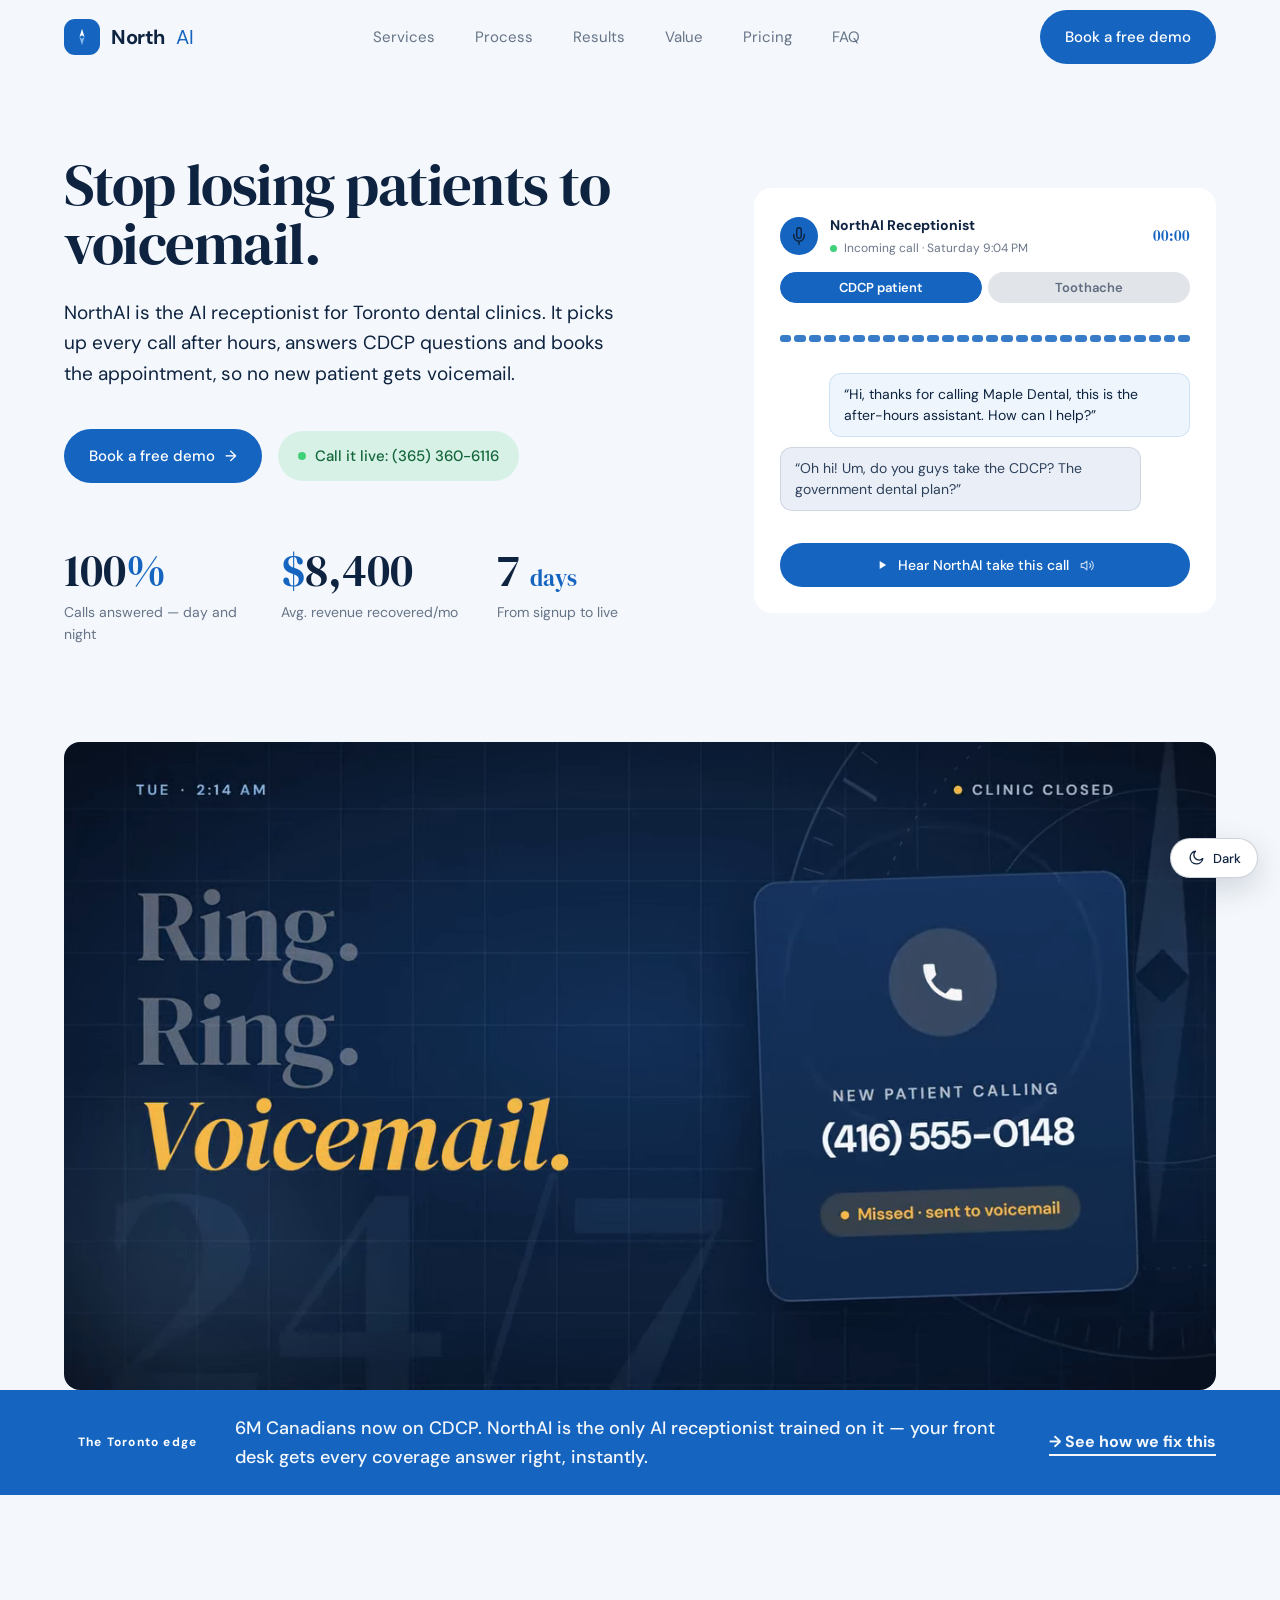
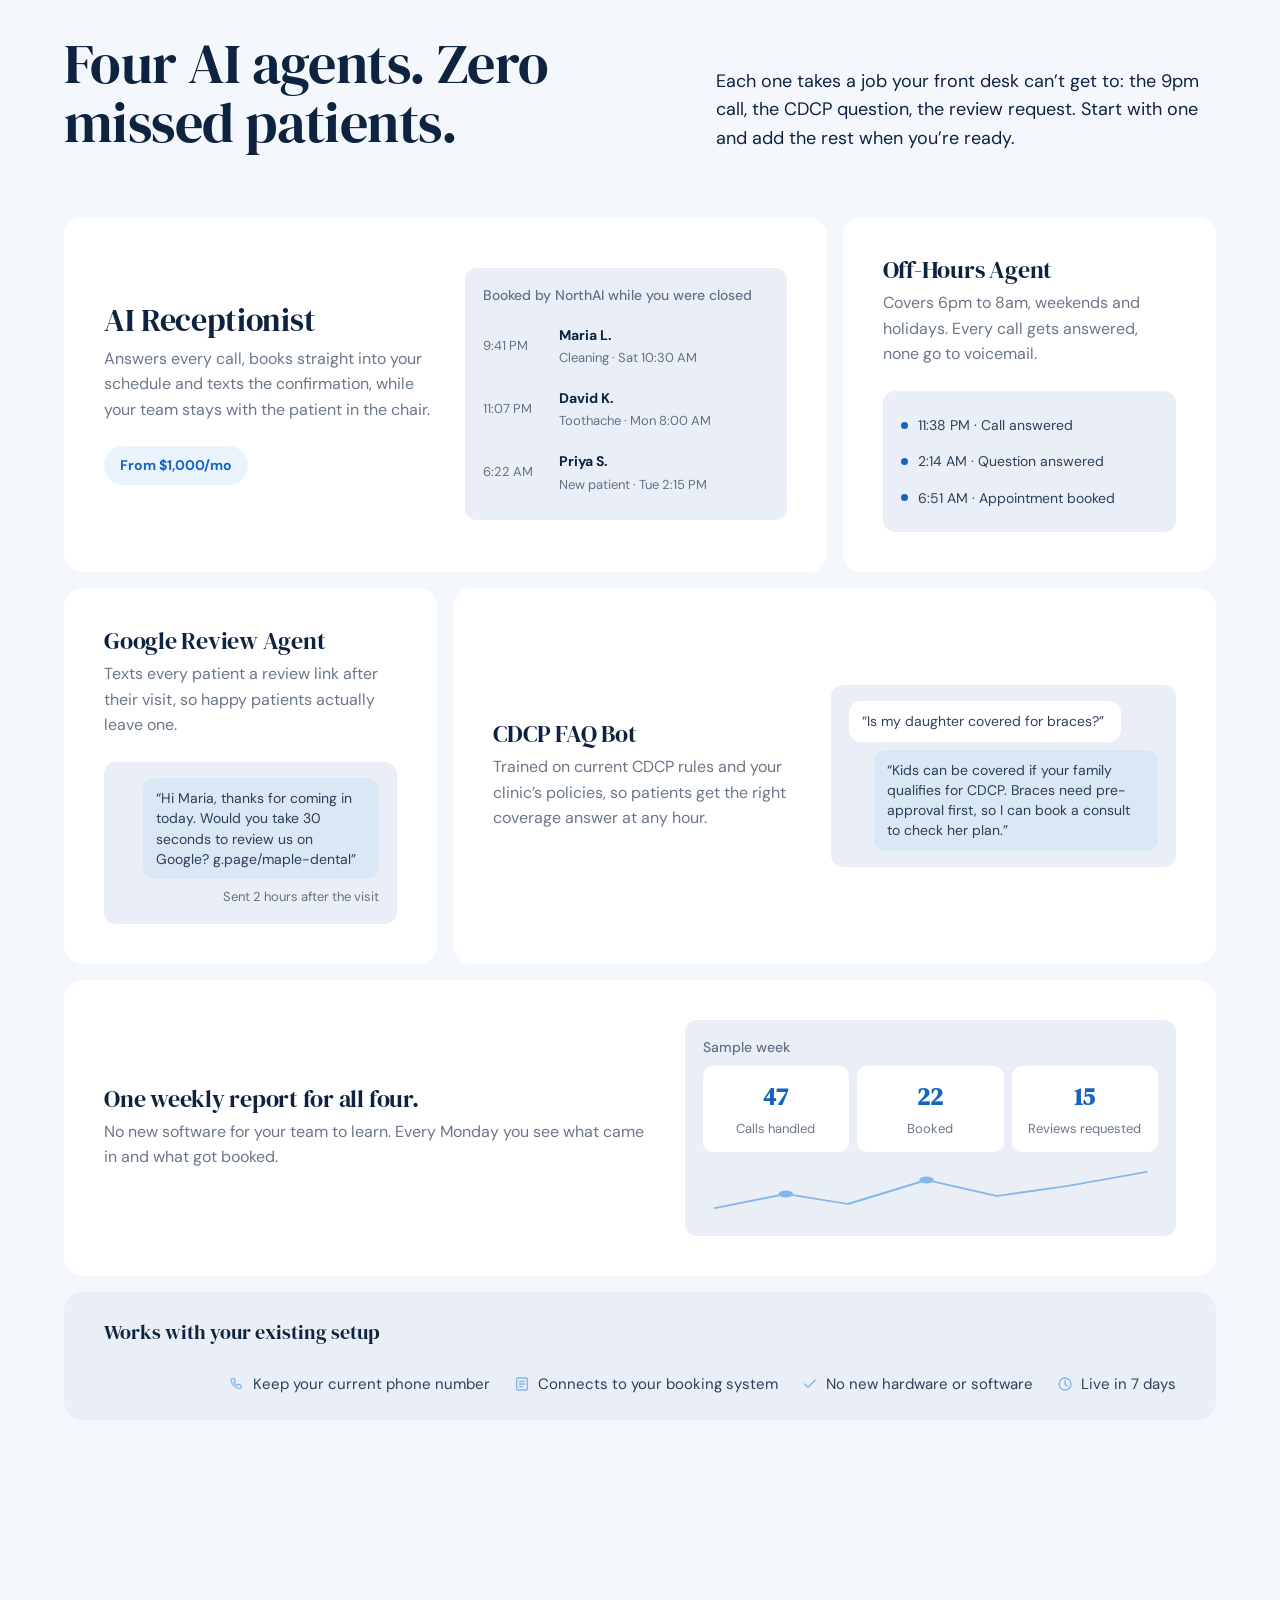
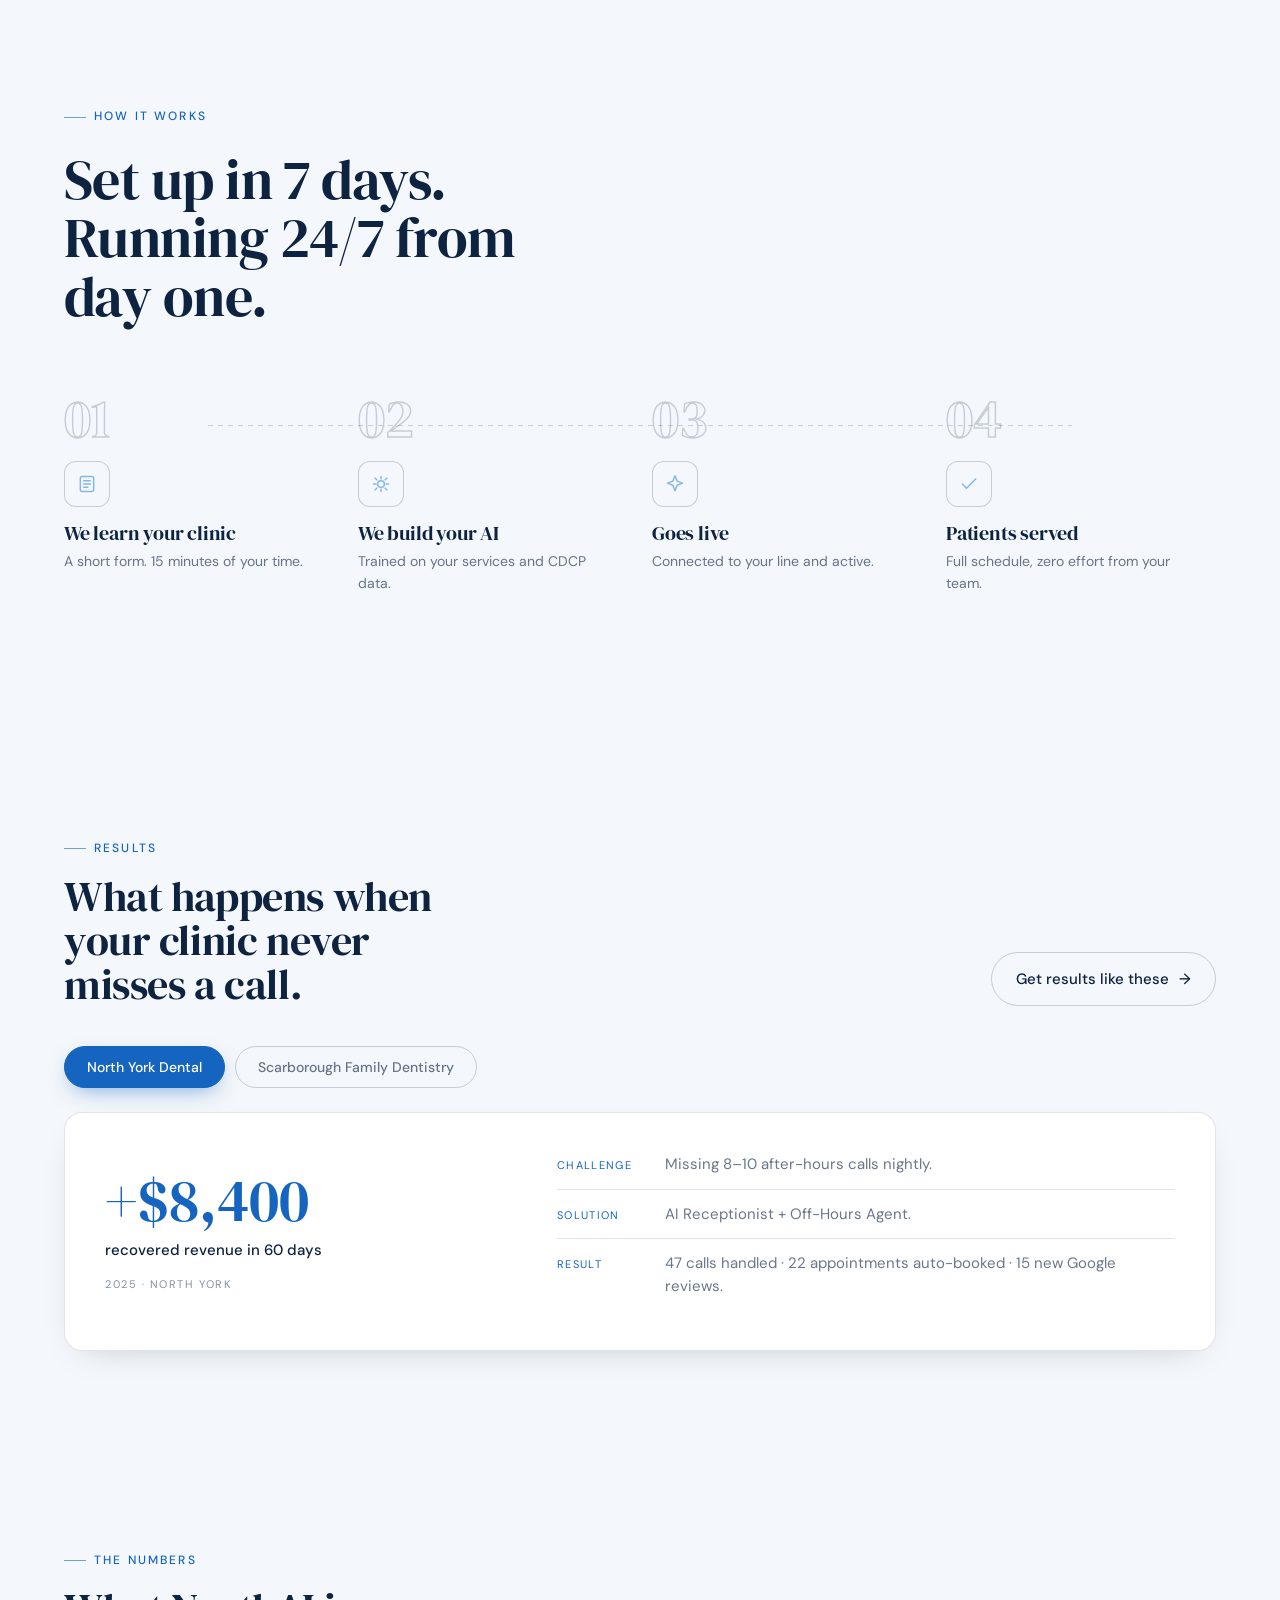
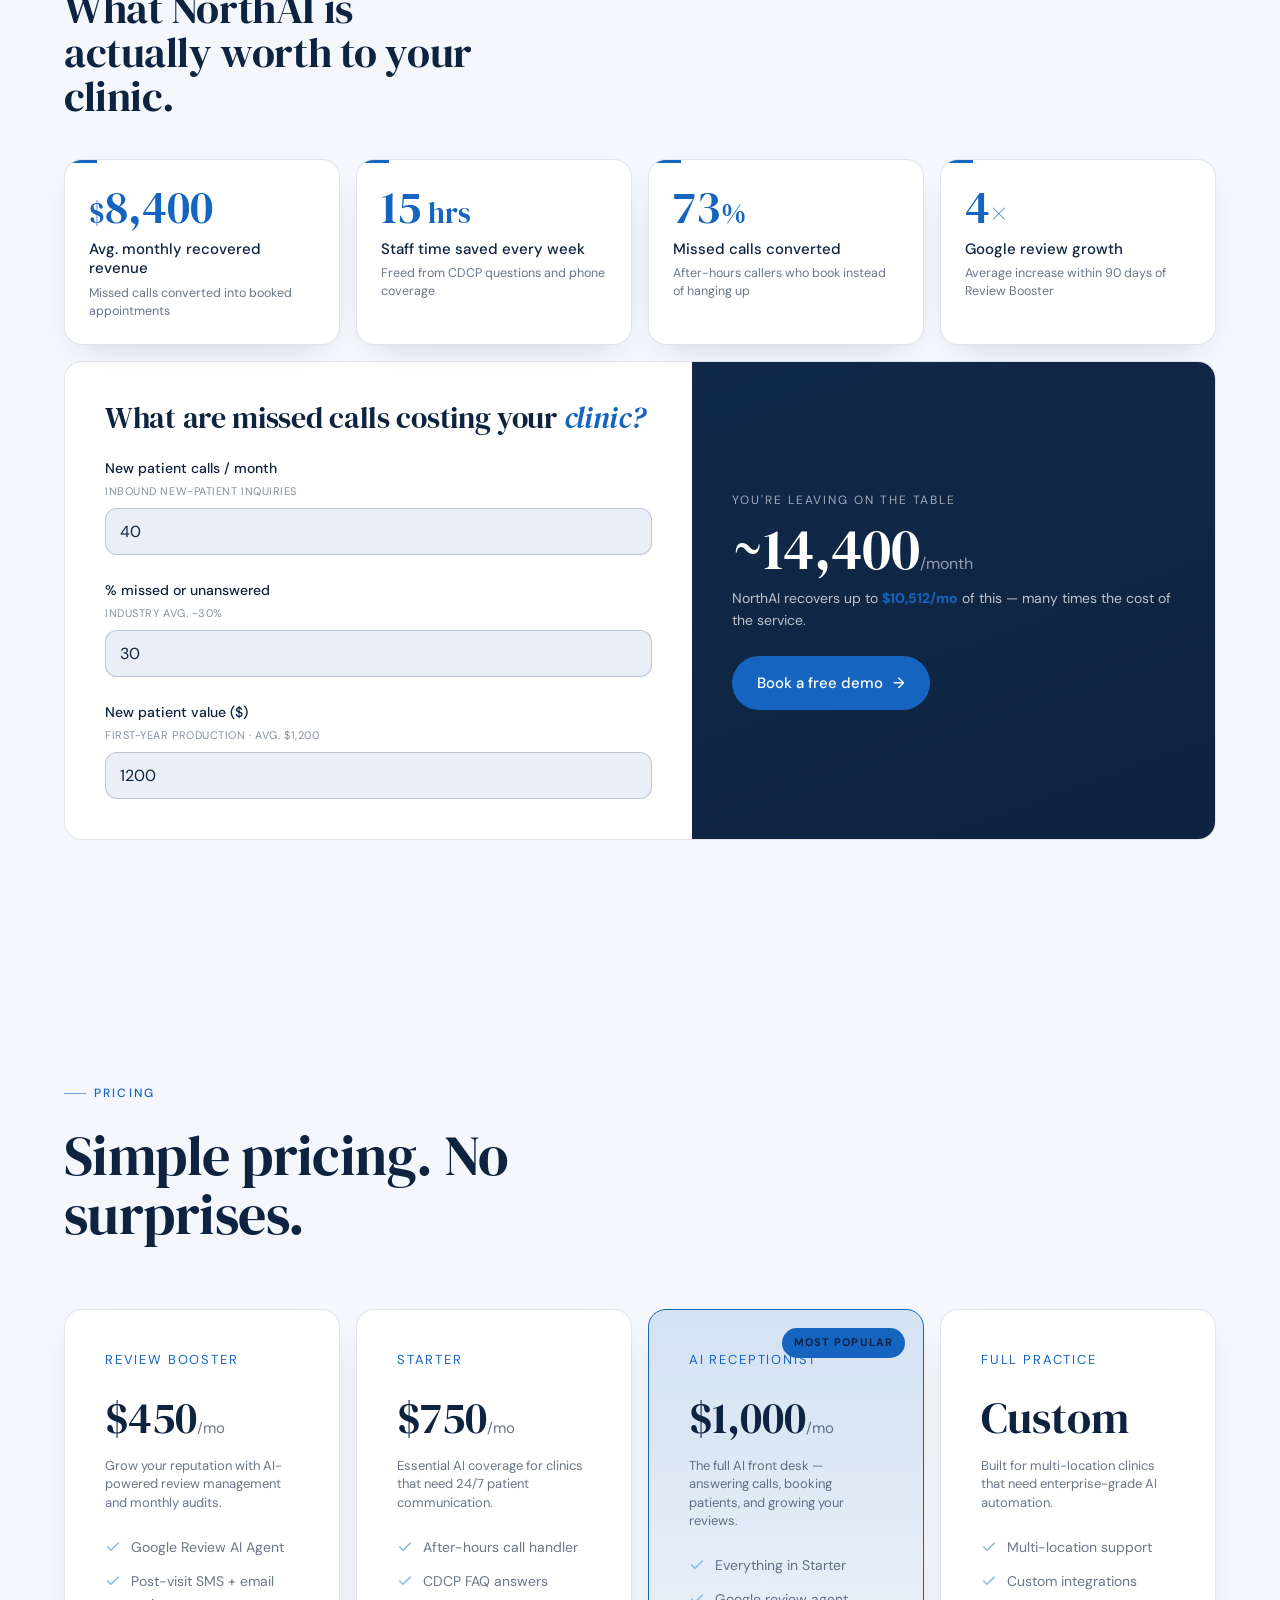
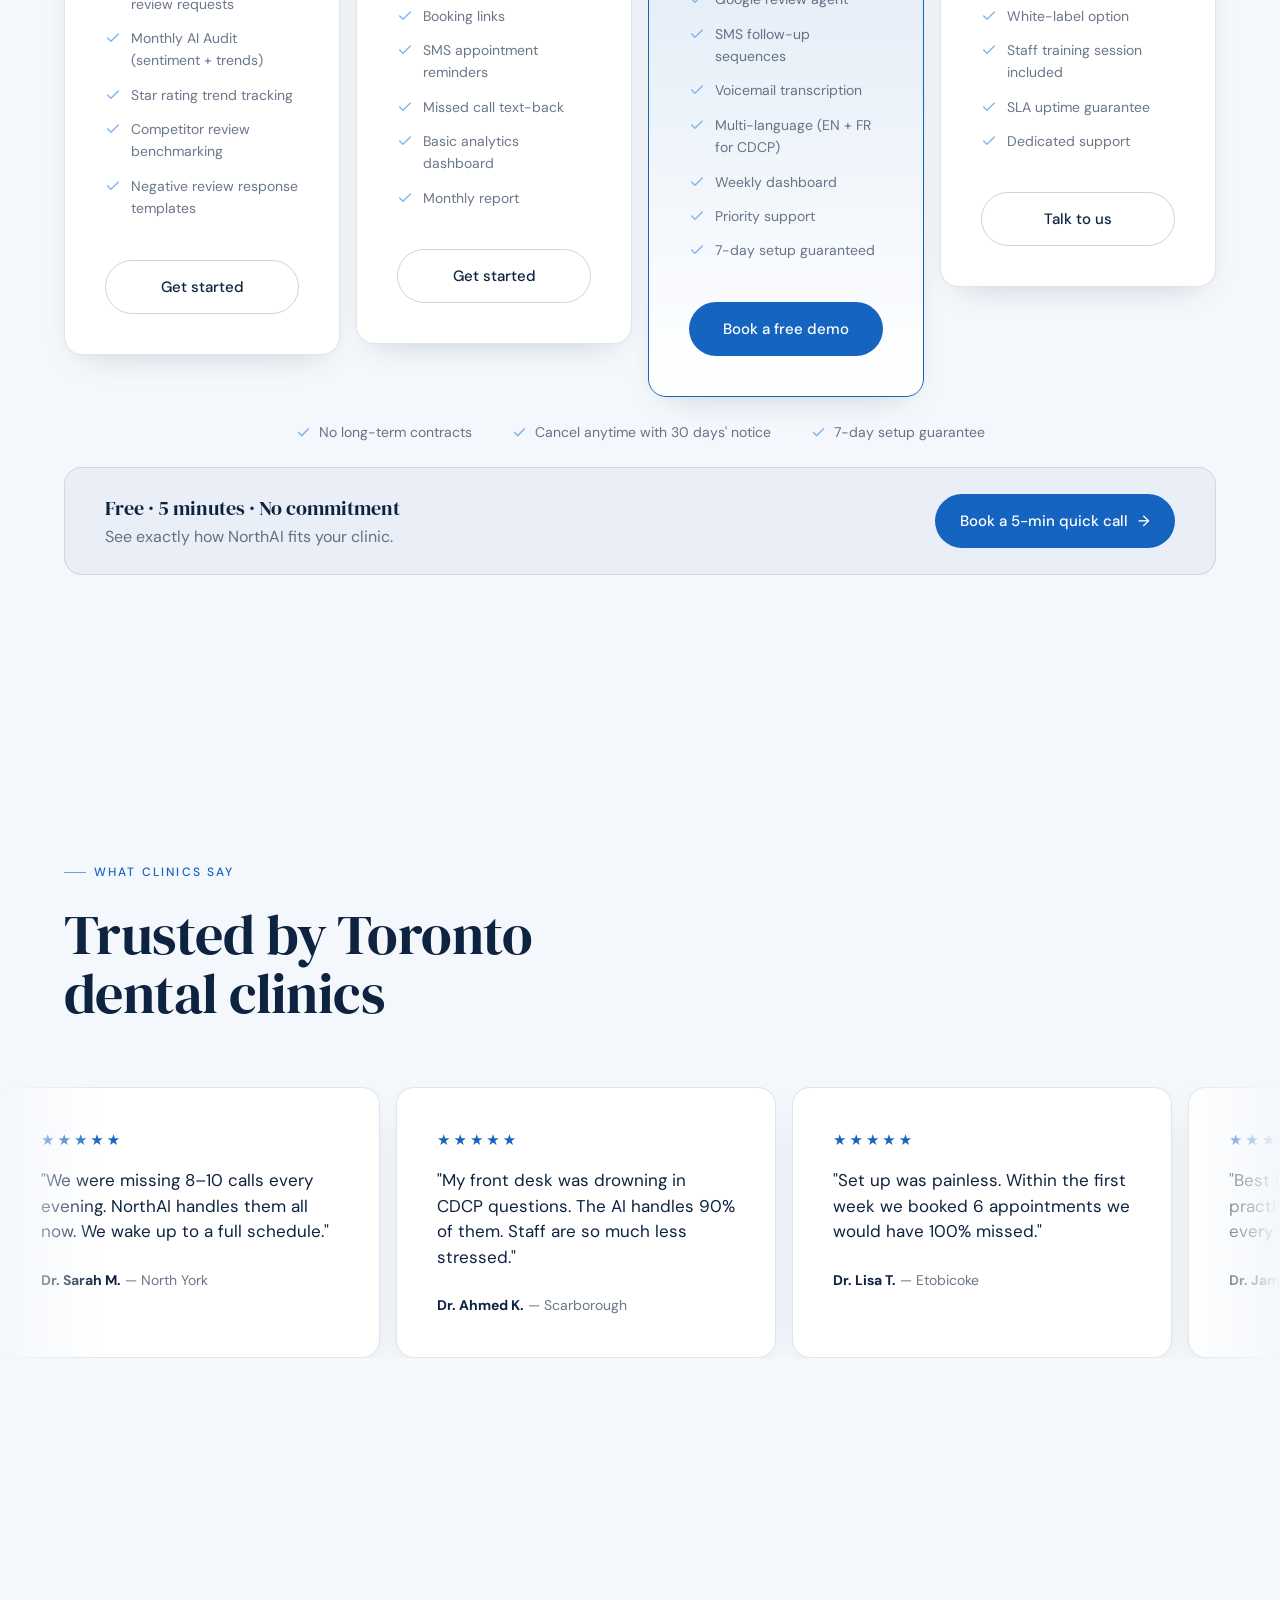
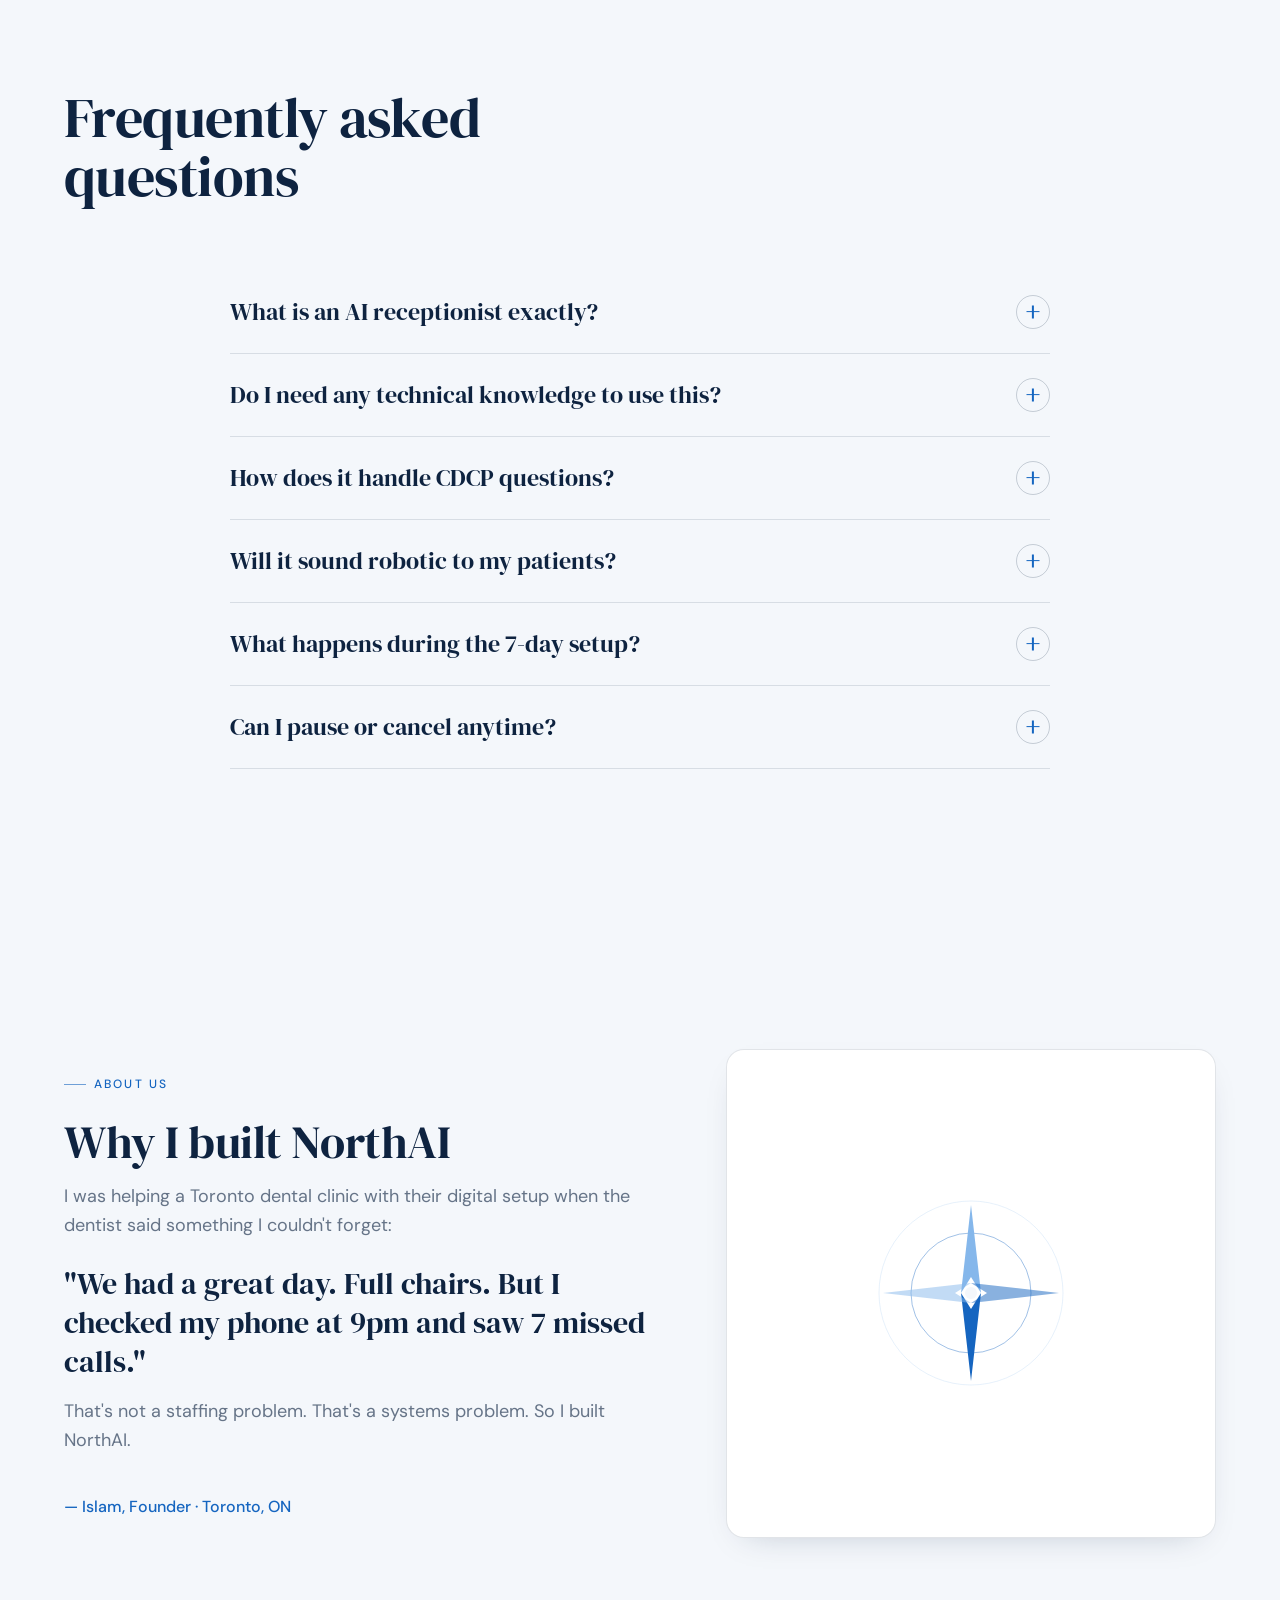
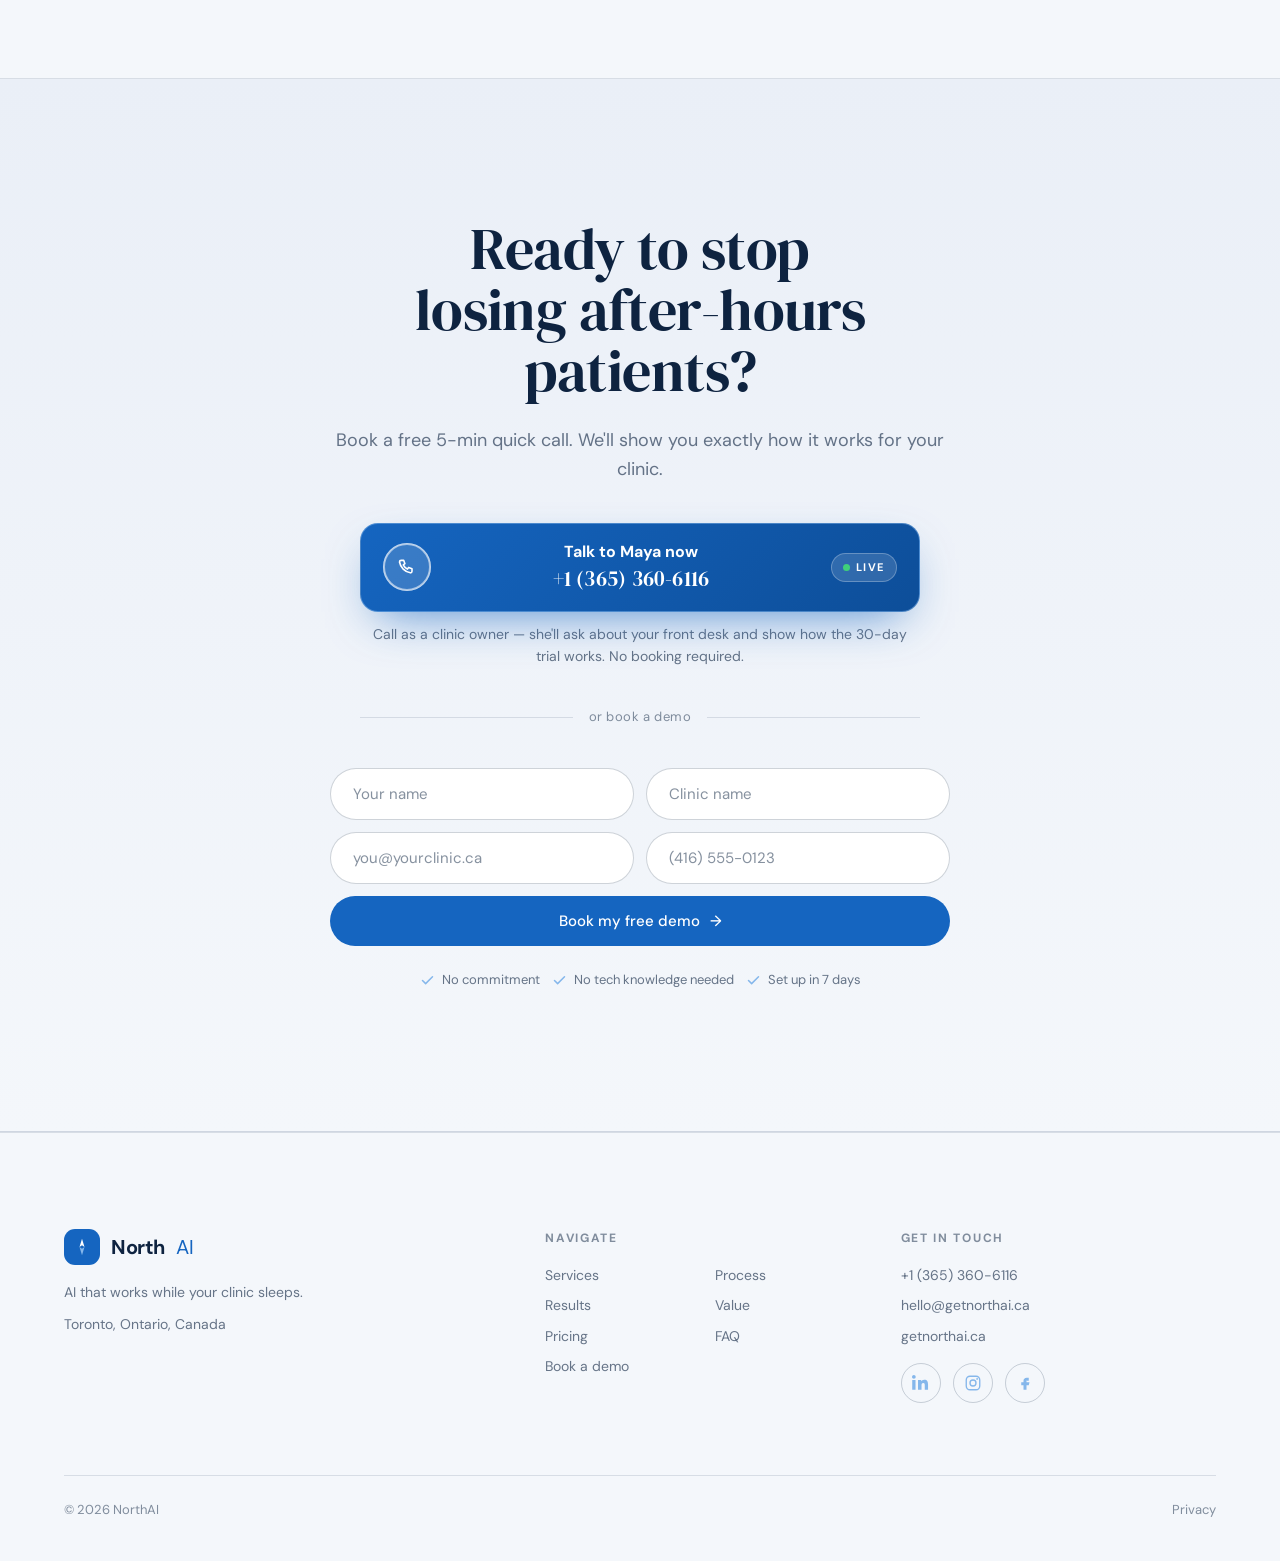
==== commit bb5b0bbb: "CTA copy: 5-min quick call and owner-facing Maya line Booking CTAs now say free 5-minute quick call " ====
--- a/index.html
+++ b/index.html
@@ -497,8 +497,8 @@
     </div>
 
     <div class="discovery reveal" style="transition-delay:.22s">
-      <p><b>Free · 20-minute call · No commitment</b><br>See exactly how NorthAI fits your clinic.</p>
-      <a href="#contact" class="btn btn-solid">Book a call <span class="btn-arrow">→</span></a>
+      <p><b>Free · 5 minutes · No commitment</b><br>See exactly how NorthAI fits your clinic.</p>
+      <a href="#contact" class="btn btn-solid">Book a 5-min quick call <span class="btn-arrow">→</span></a>
     </div>
   </div>
 </section>
@@ -588,7 +588,7 @@
 <section class="cta section-pad" id="contact">
   <div class="wrap">
     <h2 class="reveal">Ready to stop losing after-hours patients?</h2>
-    <p class="lead reveal" style="transition-delay:.06s">Book a free 20-minute demo. We'll show you exactly how it works for your clinic.</p>
+    <p class="lead reveal" style="transition-delay:.06s">Book a free 5-min quick call. We'll show you exactly how it works for your clinic.</p>
 
     <!-- Live AI call button -->
     <div class="livecall reveal" style="transition-delay:.09s">
@@ -598,12 +598,12 @@
           <svg width="20" height="20" viewBox="0 0 24 24" fill="none" stroke="currentColor" stroke-width="1.9" stroke-linecap="round" stroke-linejoin="round"><path d="M5 4h3l1.5 4-2 1.5a11 11 0 0 0 5 5l1.5-2 4 1.5v3a2 2 0 0 1-2 2A16 16 0 0 1 3 6a2 2 0 0 1 2-2z"/></svg>
         </span>
         <span class="lc-txt">
-          <b>Talk to the AI receptionist now</b>
+          <b>Talk to Maya now</b>
           <span class="lc-num">+1 (365) 360-6116</span>
         </span>
         <span class="lc-live" aria-hidden="true"><span class="lc-dot"></span>LIVE</span>
       </a>
-      <p class="lc-hint">Call it like a patient would — it answers in seconds, 24/7. No booking required.</p>
+      <p class="lc-hint">Call as a clinic owner — she'll ask about your front desk and show how the 30-day trial works. No booking required.</p>
     </div>
 
     <div class="lc-or reveal" style="transition-delay:.1s" aria-hidden="true"><span>or book a demo</span></div>
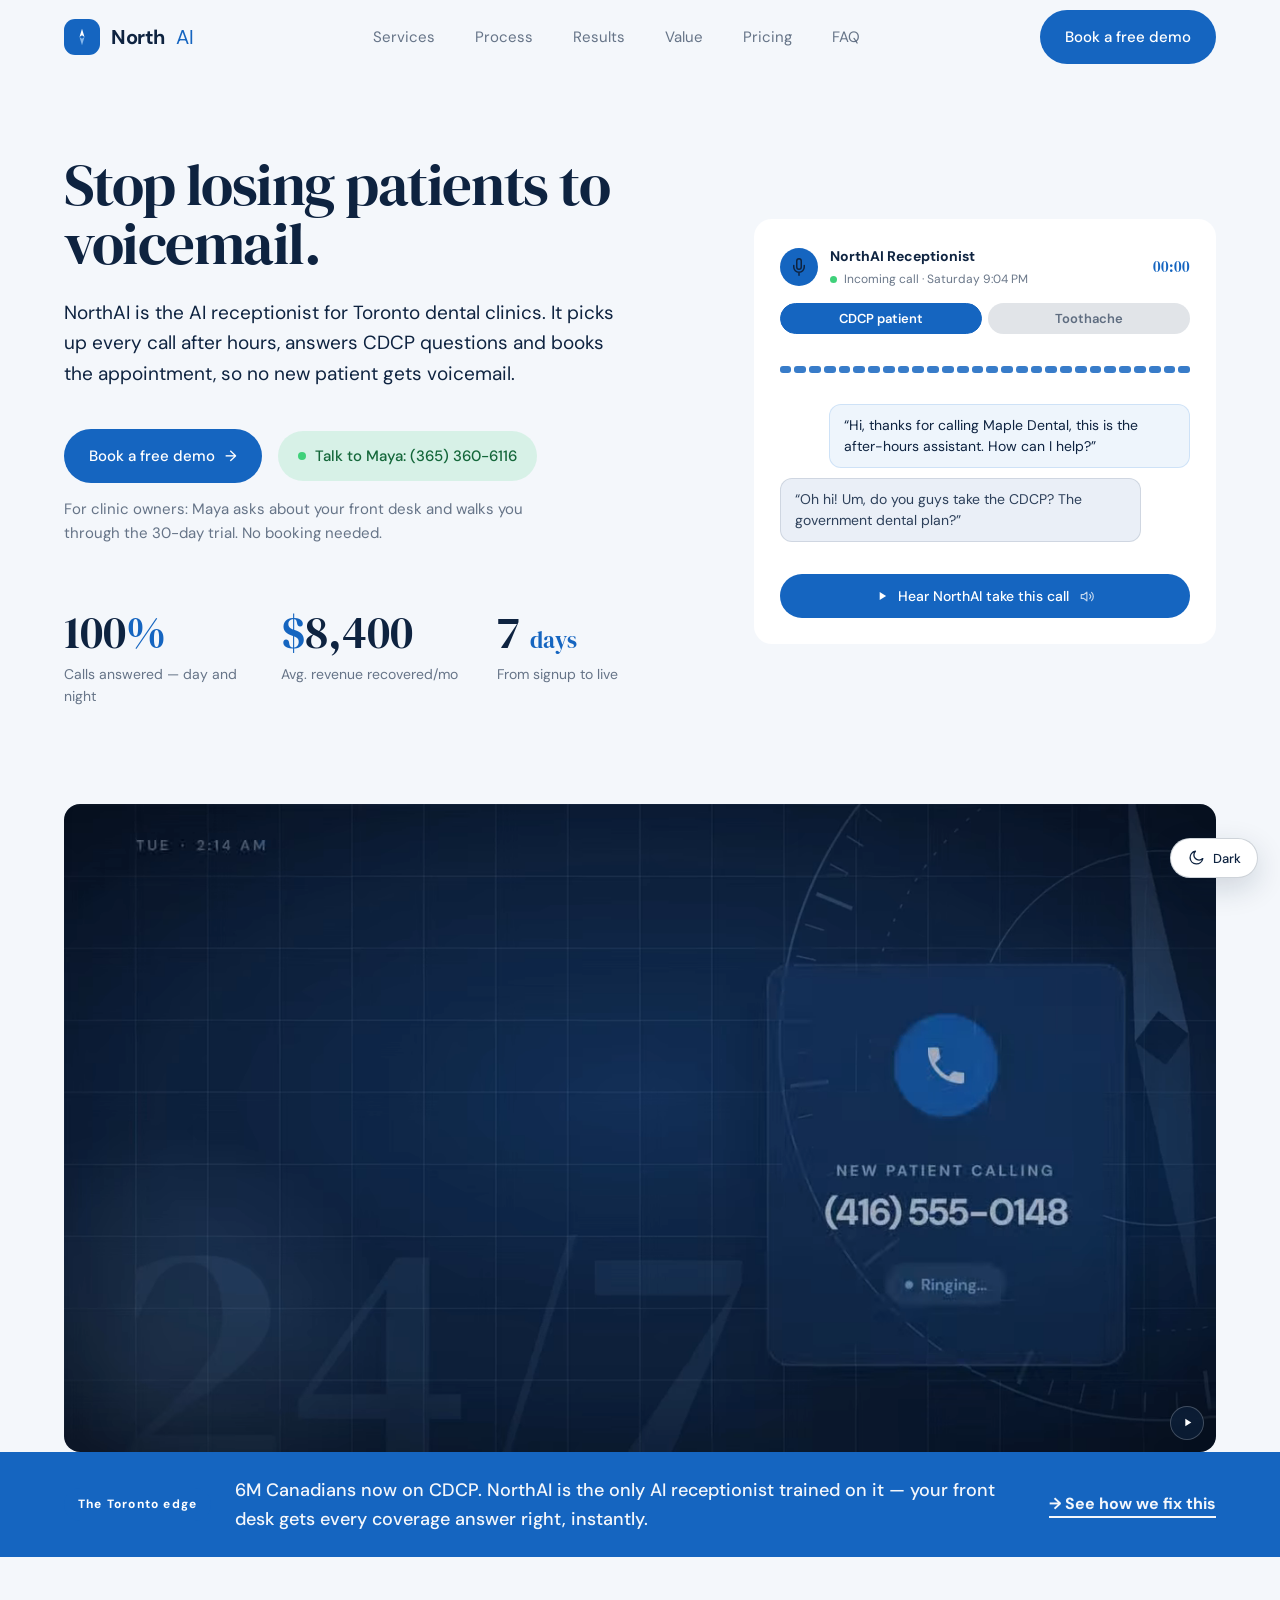
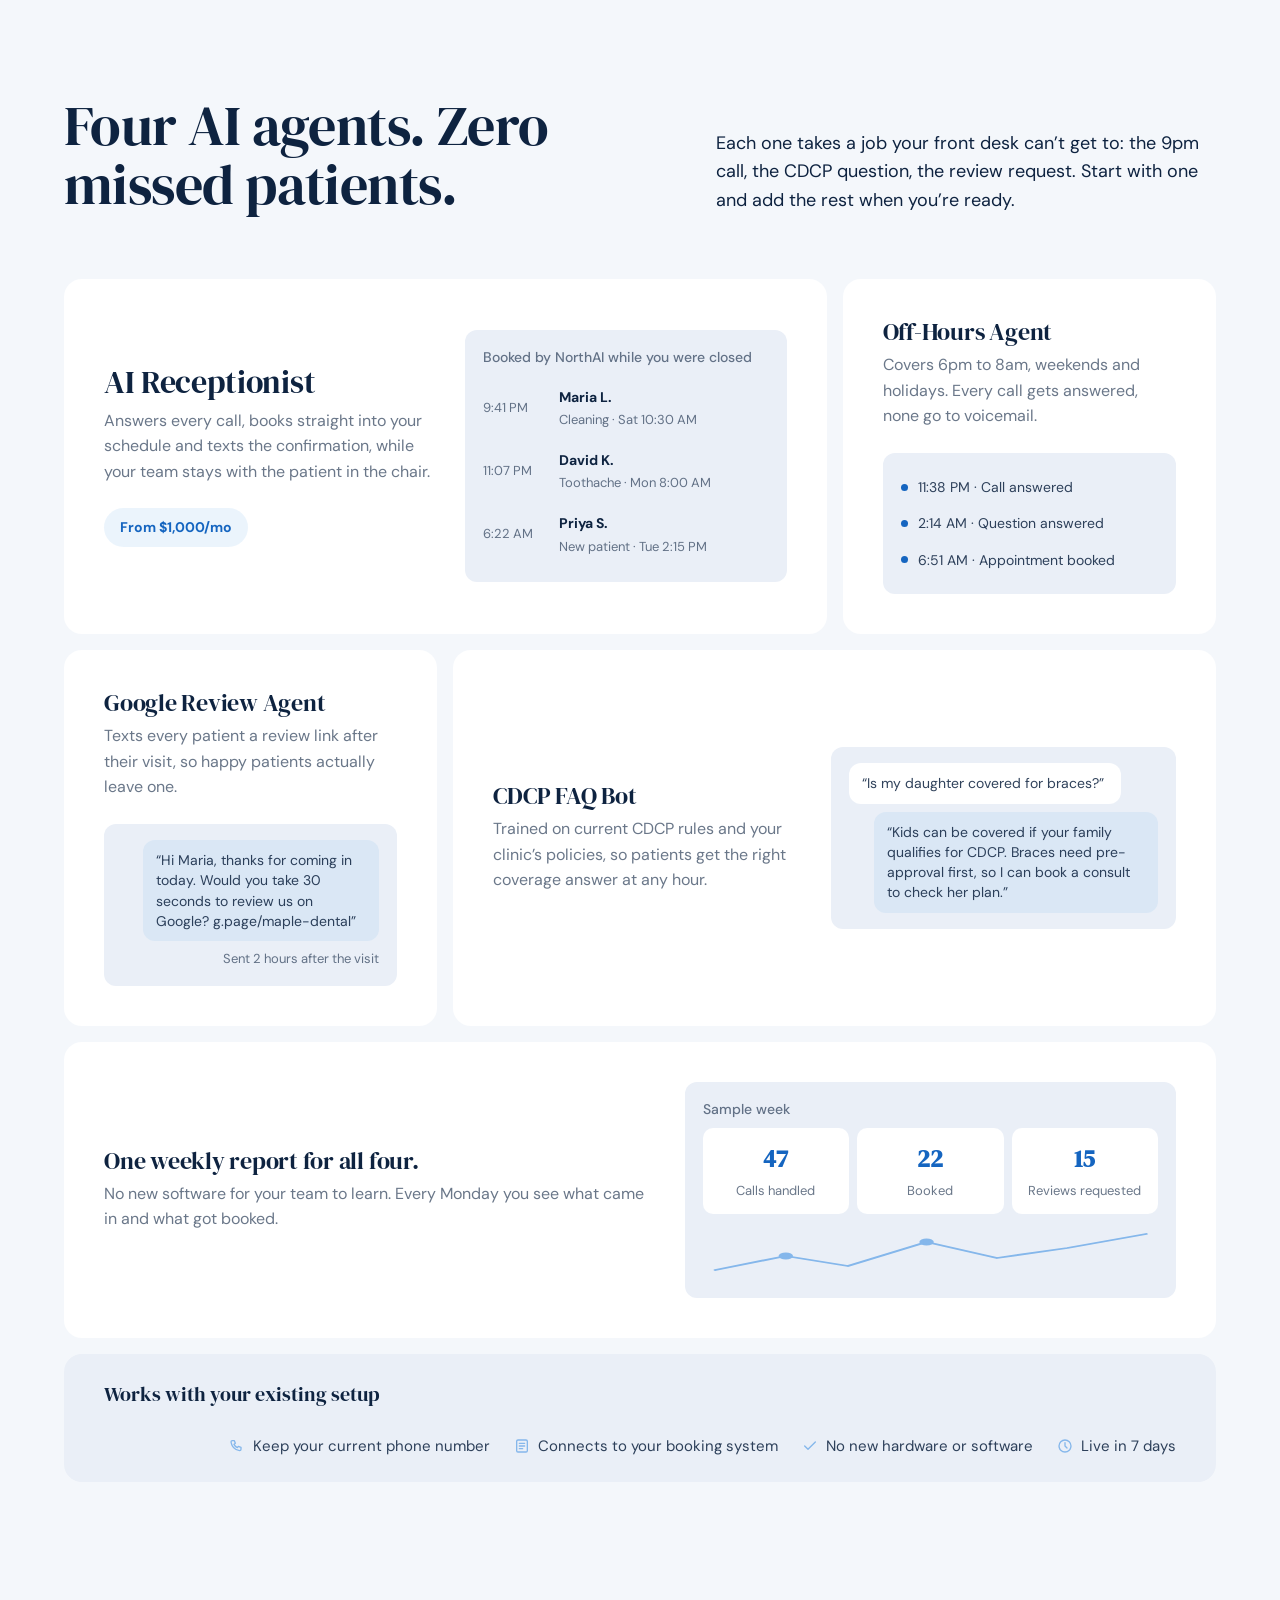
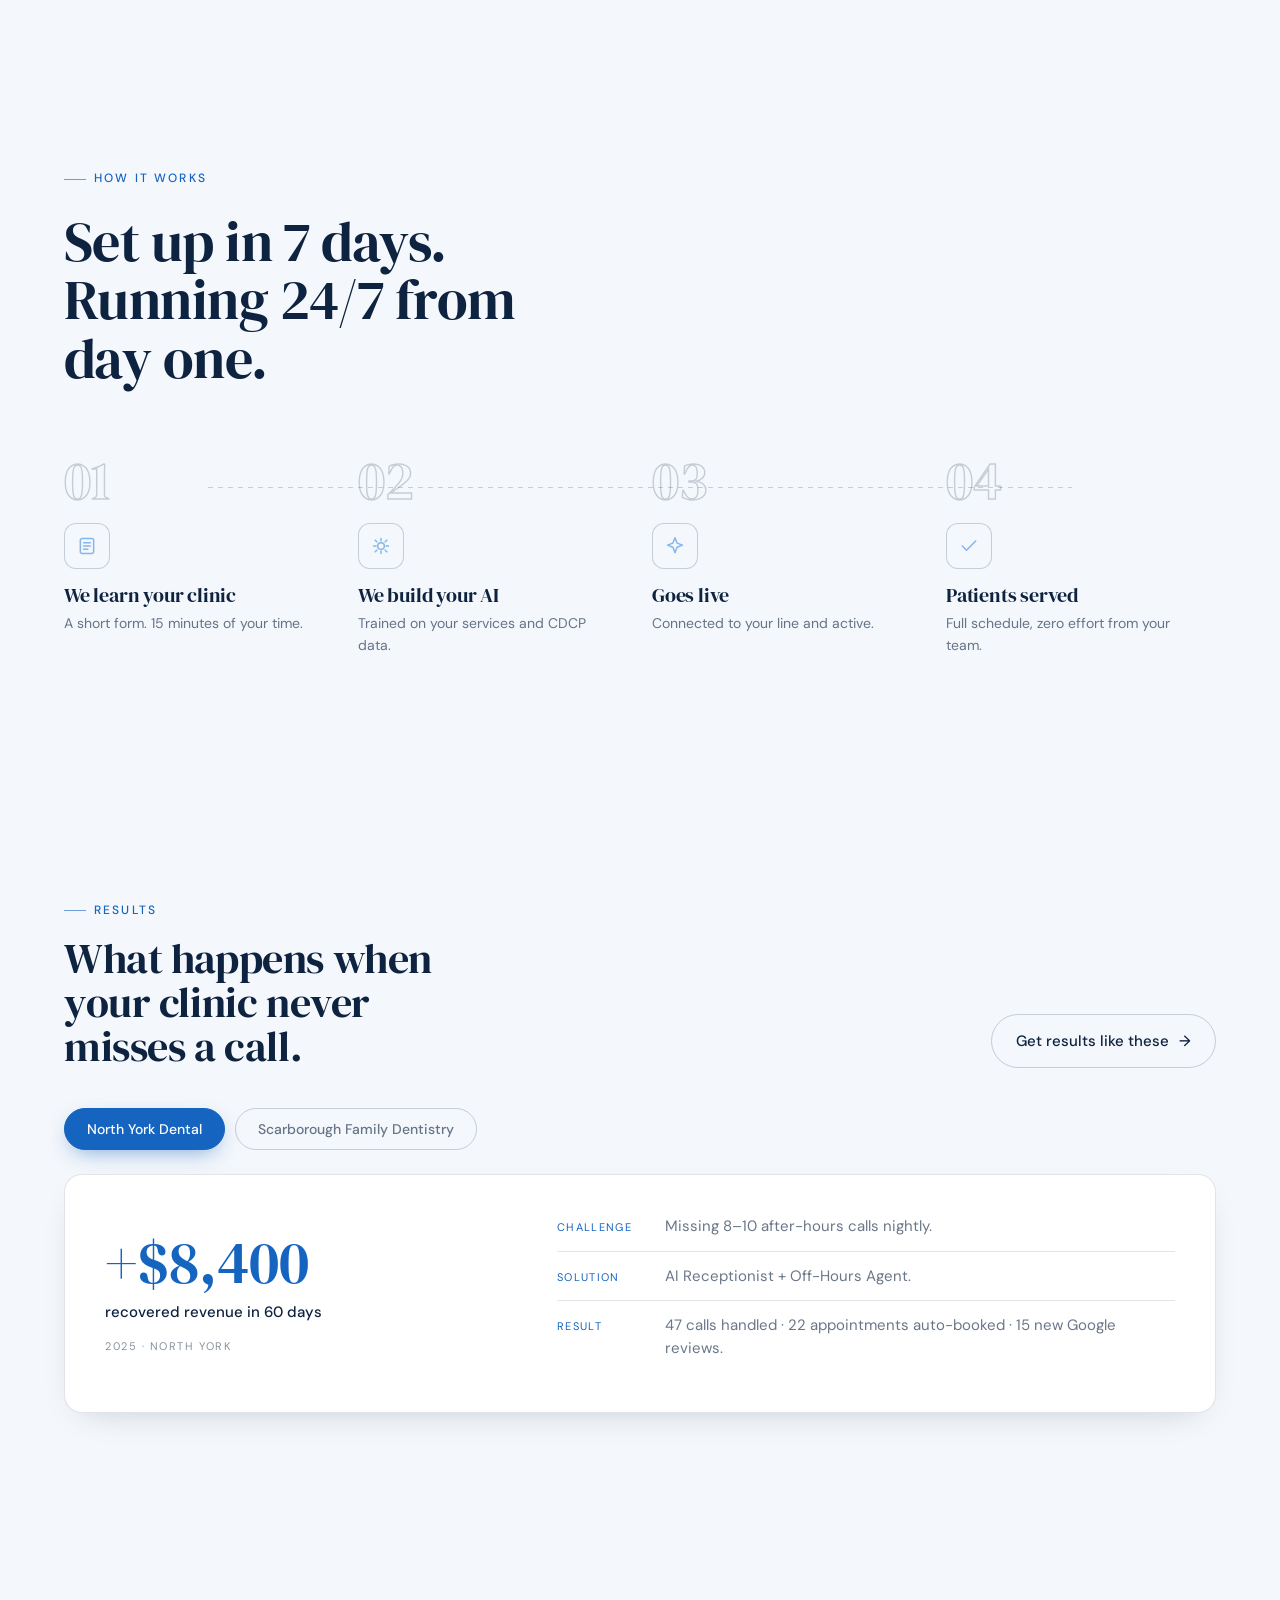
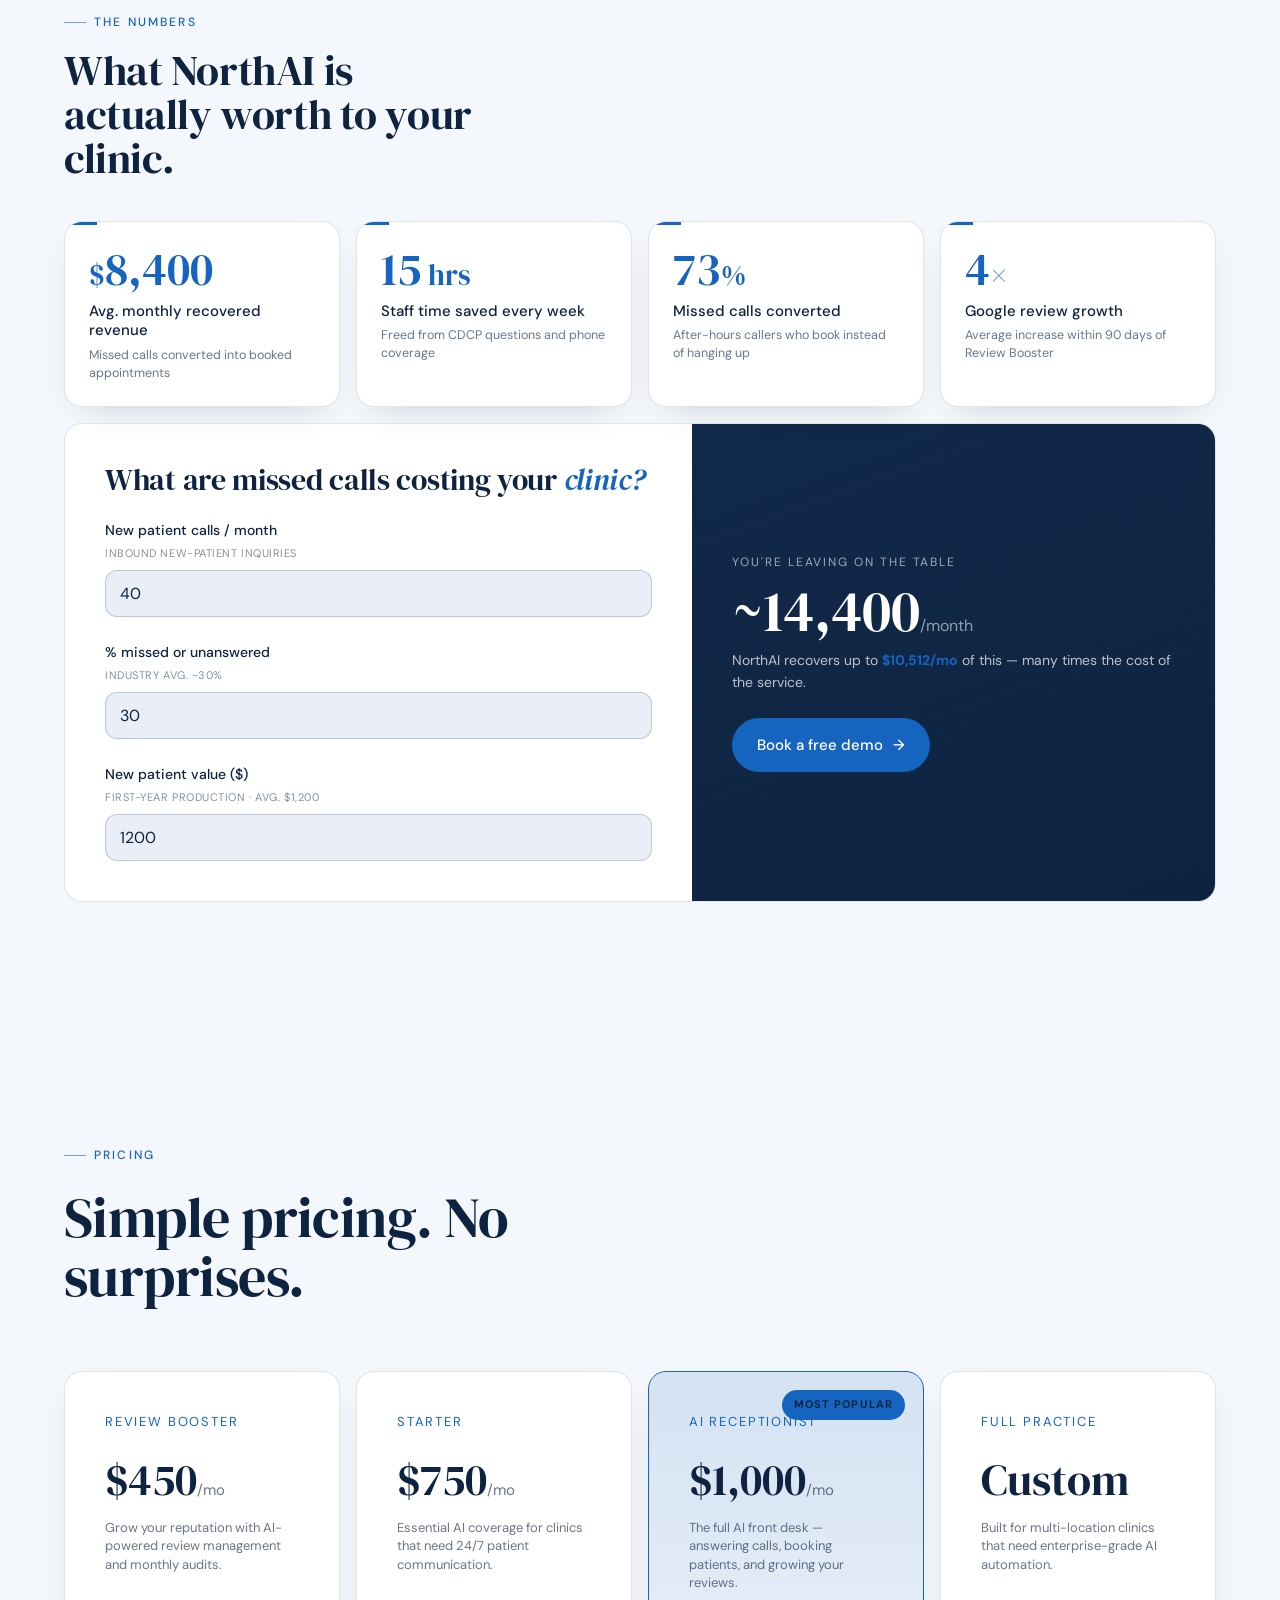
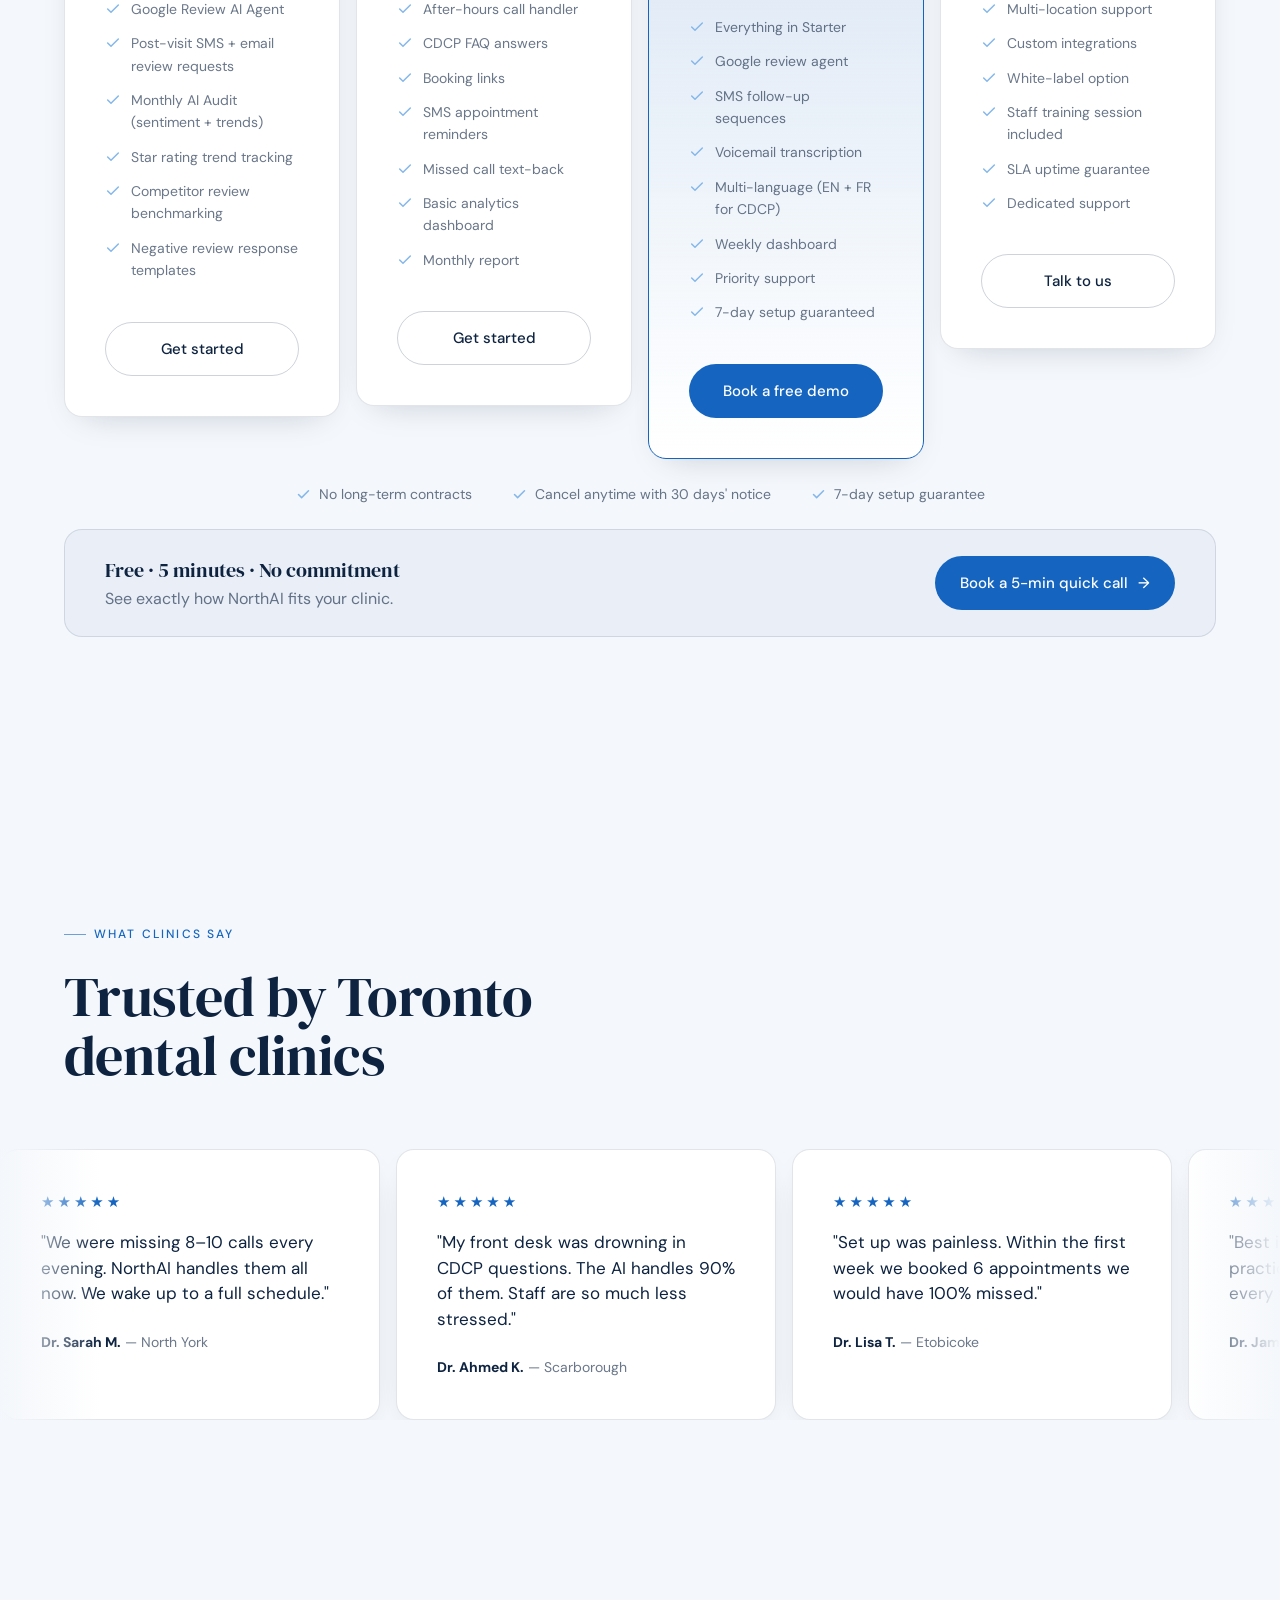
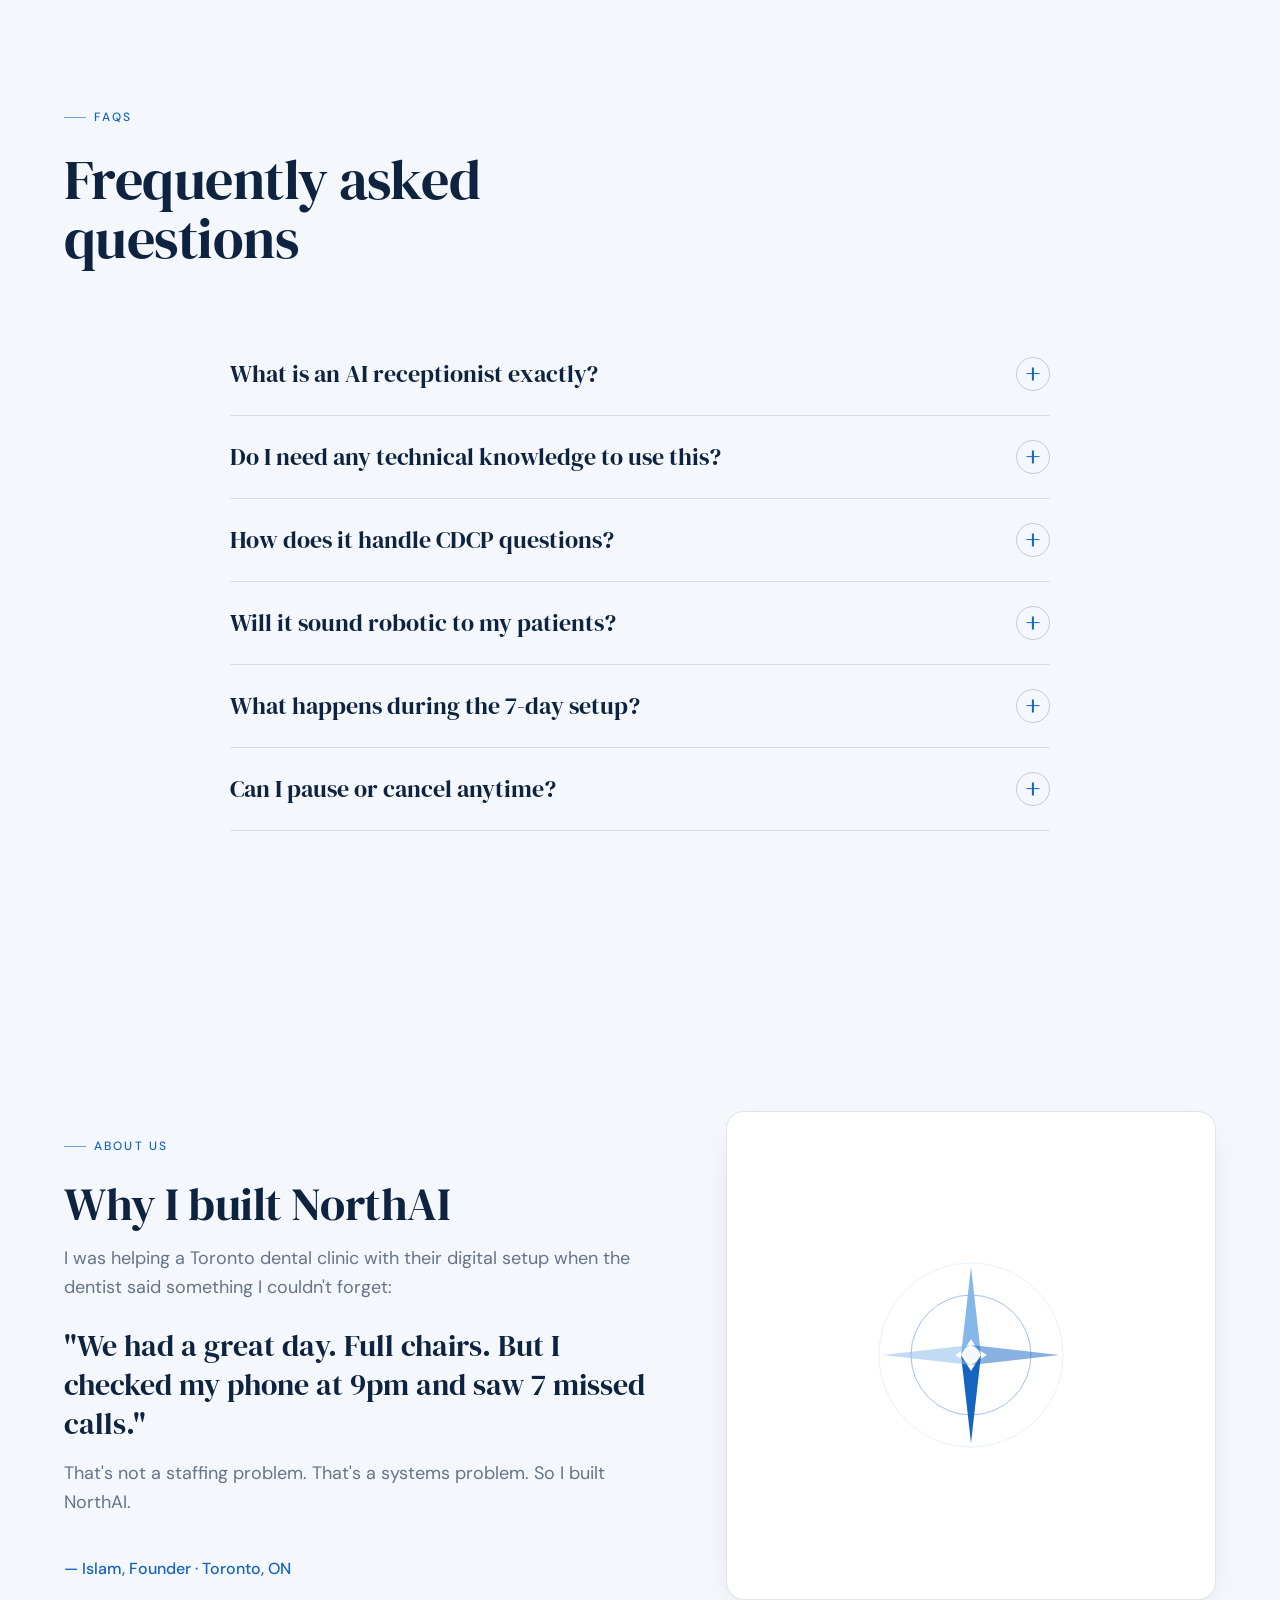
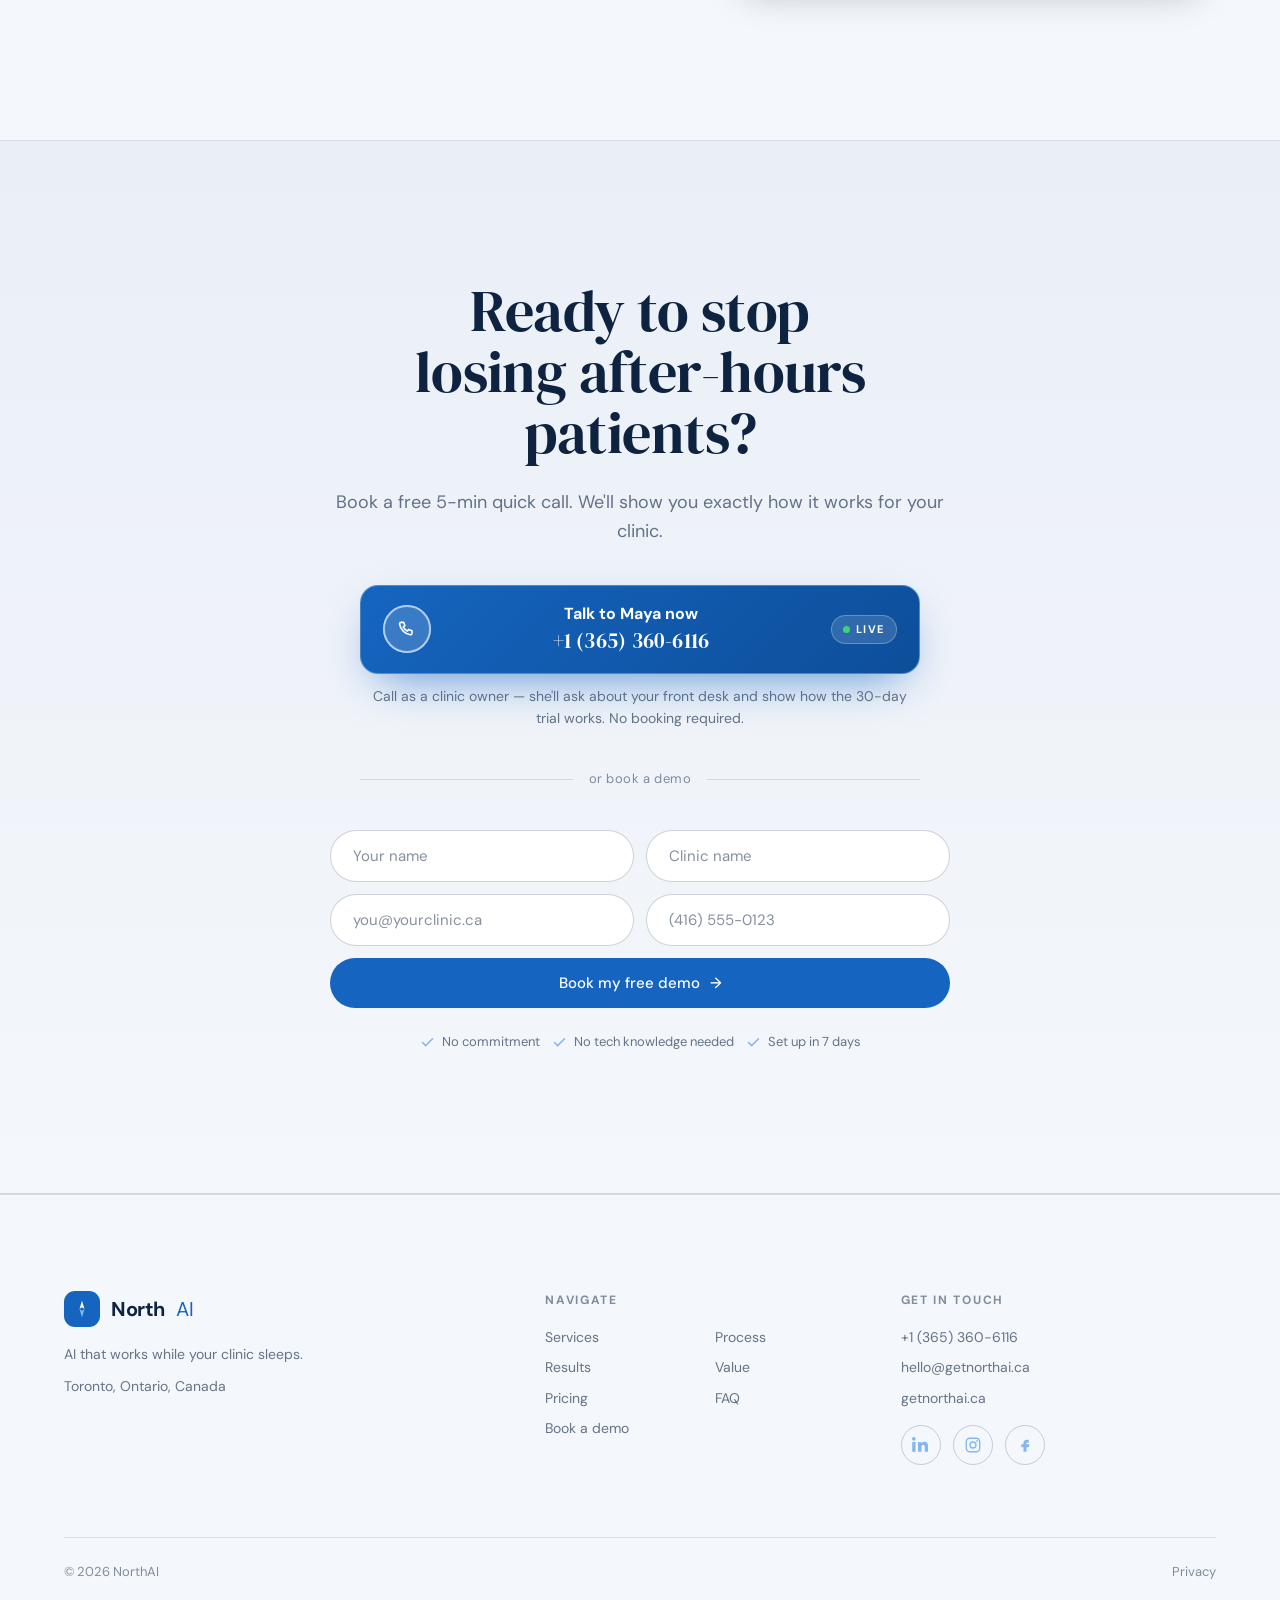
==== commit c7135081: "Hero: owner-facing Maya line under the live-call button Button now reads 'Talk to Maya'; a short lin" ====
--- a/index.html
+++ b/index.html
@@ -107,11 +107,12 @@
       <p class="lead reveal" style="transition-delay:.07s">NorthAI is the AI receptionist for Toronto dental clinics. It picks up every call after hours, answers CDCP questions and books the appointment, so no new patient gets voicemail.</p>
       <div class="hero-ctas reveal" style="transition-delay:.14s">
         <a href="#contact" class="btn btn-solid">Book a free demo <span class="btn-arrow">→</span></a>
-        <a href="tel:+13653606116" class="btn-call" aria-label="Call the NorthAI receptionist live at 365 360 6116">
+        <a href="tel:+13653606116" class="btn-call" aria-label="Call Maya live at 365 360 6116">
           <span class="bc-dot" aria-hidden="true"></span>
-          <span>Call it live: (365) 360-6116</span>
+          <span>Talk to Maya: (365) 360-6116</span>
         </a>
       </div>
+      <p class="hero-hint reveal" style="transition-delay:.17s">For clinic owners: Maya asks about your front desk and walks you through the 30-day trial. No booking needed.</p>
       <div class="stats reveal" style="transition-delay:.2s">
         <div class="stat"><div class="num"><span data-count="100">0</span><span class="suf">%</span></div><div class="lbl">Calls answered — day and night</div></div>
         <div class="stat"><div class="num"><span class="suf">$</span><span data-count="8400" data-suffix="">0</span></div><div class="lbl">Avg. revenue recovered/mo</div></div>
@@ -592,7 +593,7 @@
 
     <!-- Live AI call button -->
     <div class="livecall reveal" style="transition-delay:.09s">
-      <a class="livecall-btn" href="tel:+13653606116" aria-label="Call the NorthAI receptionist live at 365 360 6116">
+      <a class="livecall-btn" href="tel:+13653606116" aria-label="Call Maya live at 365 360 6116">
         <span class="lc-ring" aria-hidden="true"></span>
         <span class="lc-ic" aria-hidden="true">
           <svg width="20" height="20" viewBox="0 0 24 24" fill="none" stroke="currentColor" stroke-width="1.9" stroke-linecap="round" stroke-linejoin="round"><path d="M5 4h3l1.5 4-2 1.5a11 11 0 0 0 5 5l1.5-2 4 1.5v3a2 2 0 0 1-2 2A16 16 0 0 1 3 6a2 2 0 0 1 2-2z"/></svg>
--- a/style.css
+++ b/style.css
@@ -132,6 +132,7 @@
 .hero h1{font-size:clamp(36px,4.6vw,66px);letter-spacing:-.025em;line-height:1}
 .hero .lead{margin-top:var(--s-3);font-size:19px;color:var(--white);max-width:44ch}
 .hero-ctas{display:flex;gap:var(--s-2);margin-top:var(--s-4);flex-wrap:wrap;align-items:center}
+.hero-hint{margin-top:14px;font-size:15px;color:var(--white-55);max-width:46ch}
 
 @media (max-width:960px){
   .hero-grid{grid-template-columns:1fr;gap:0}
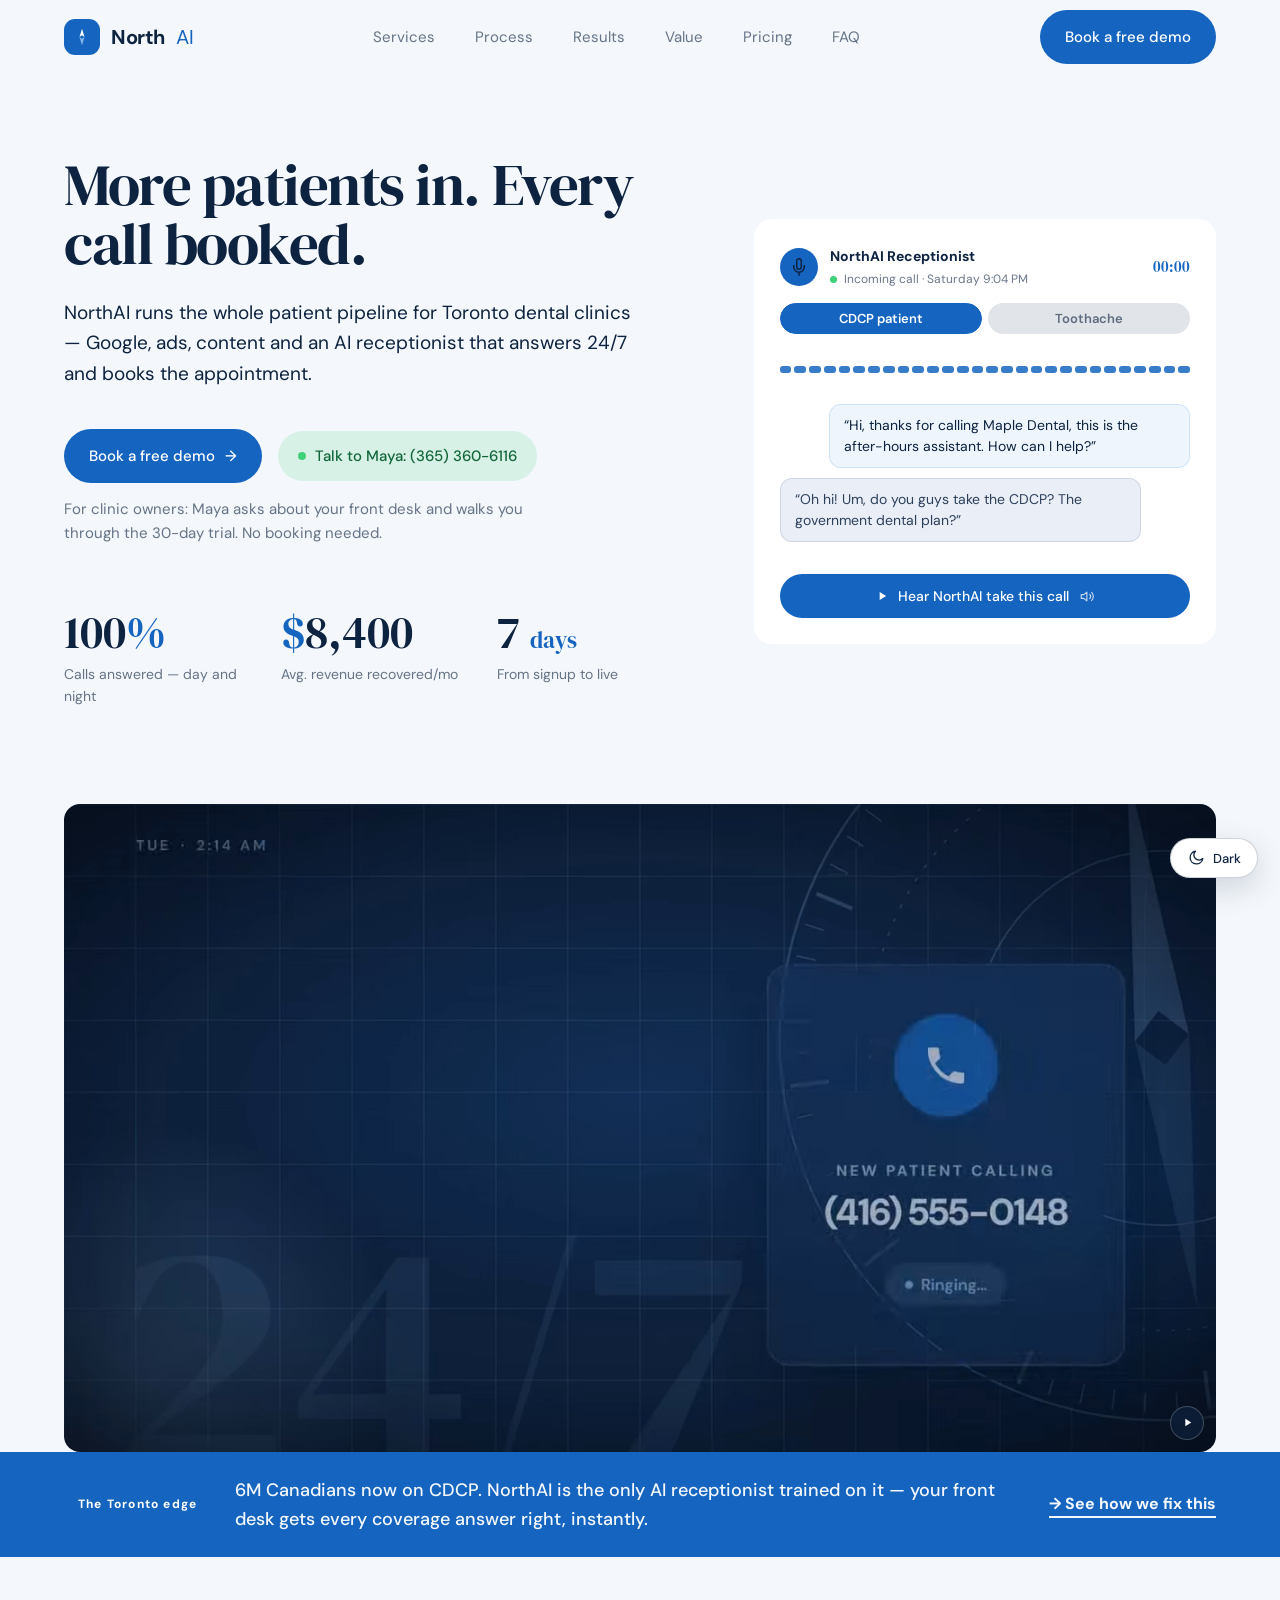
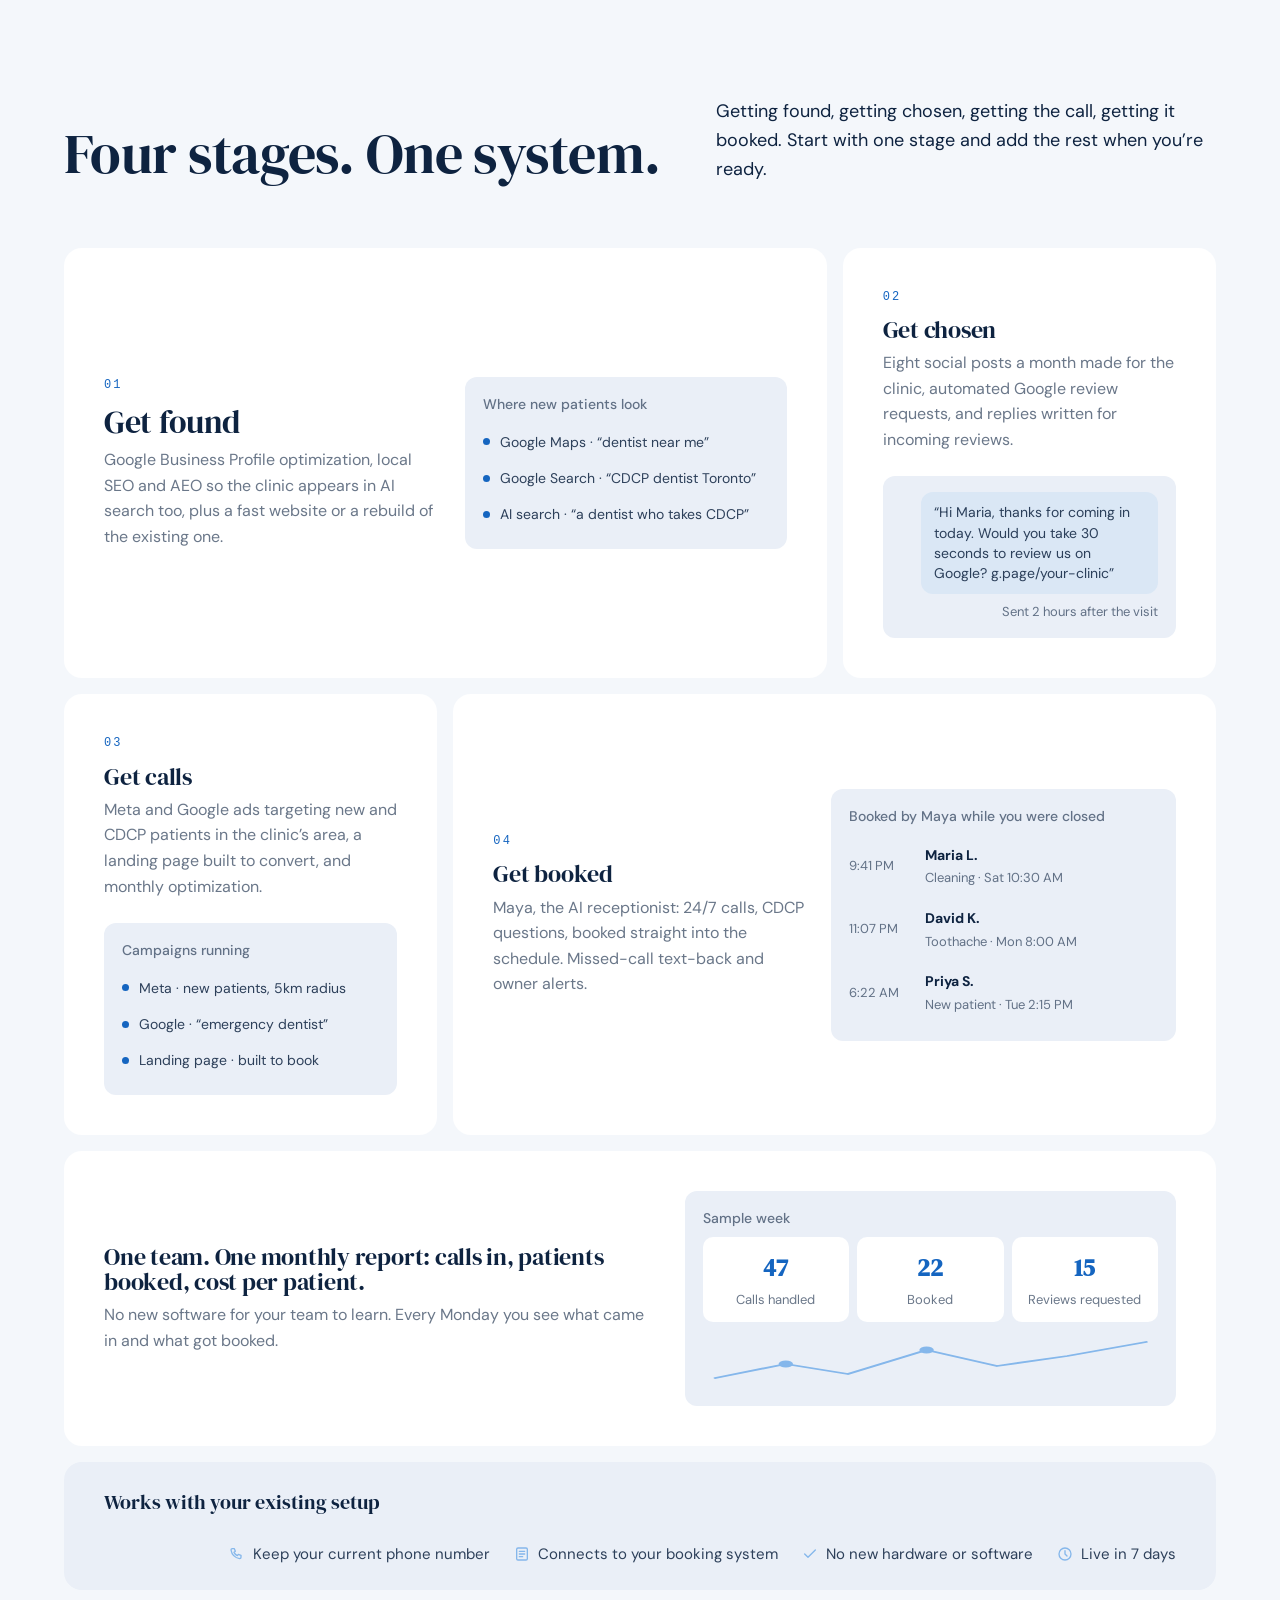
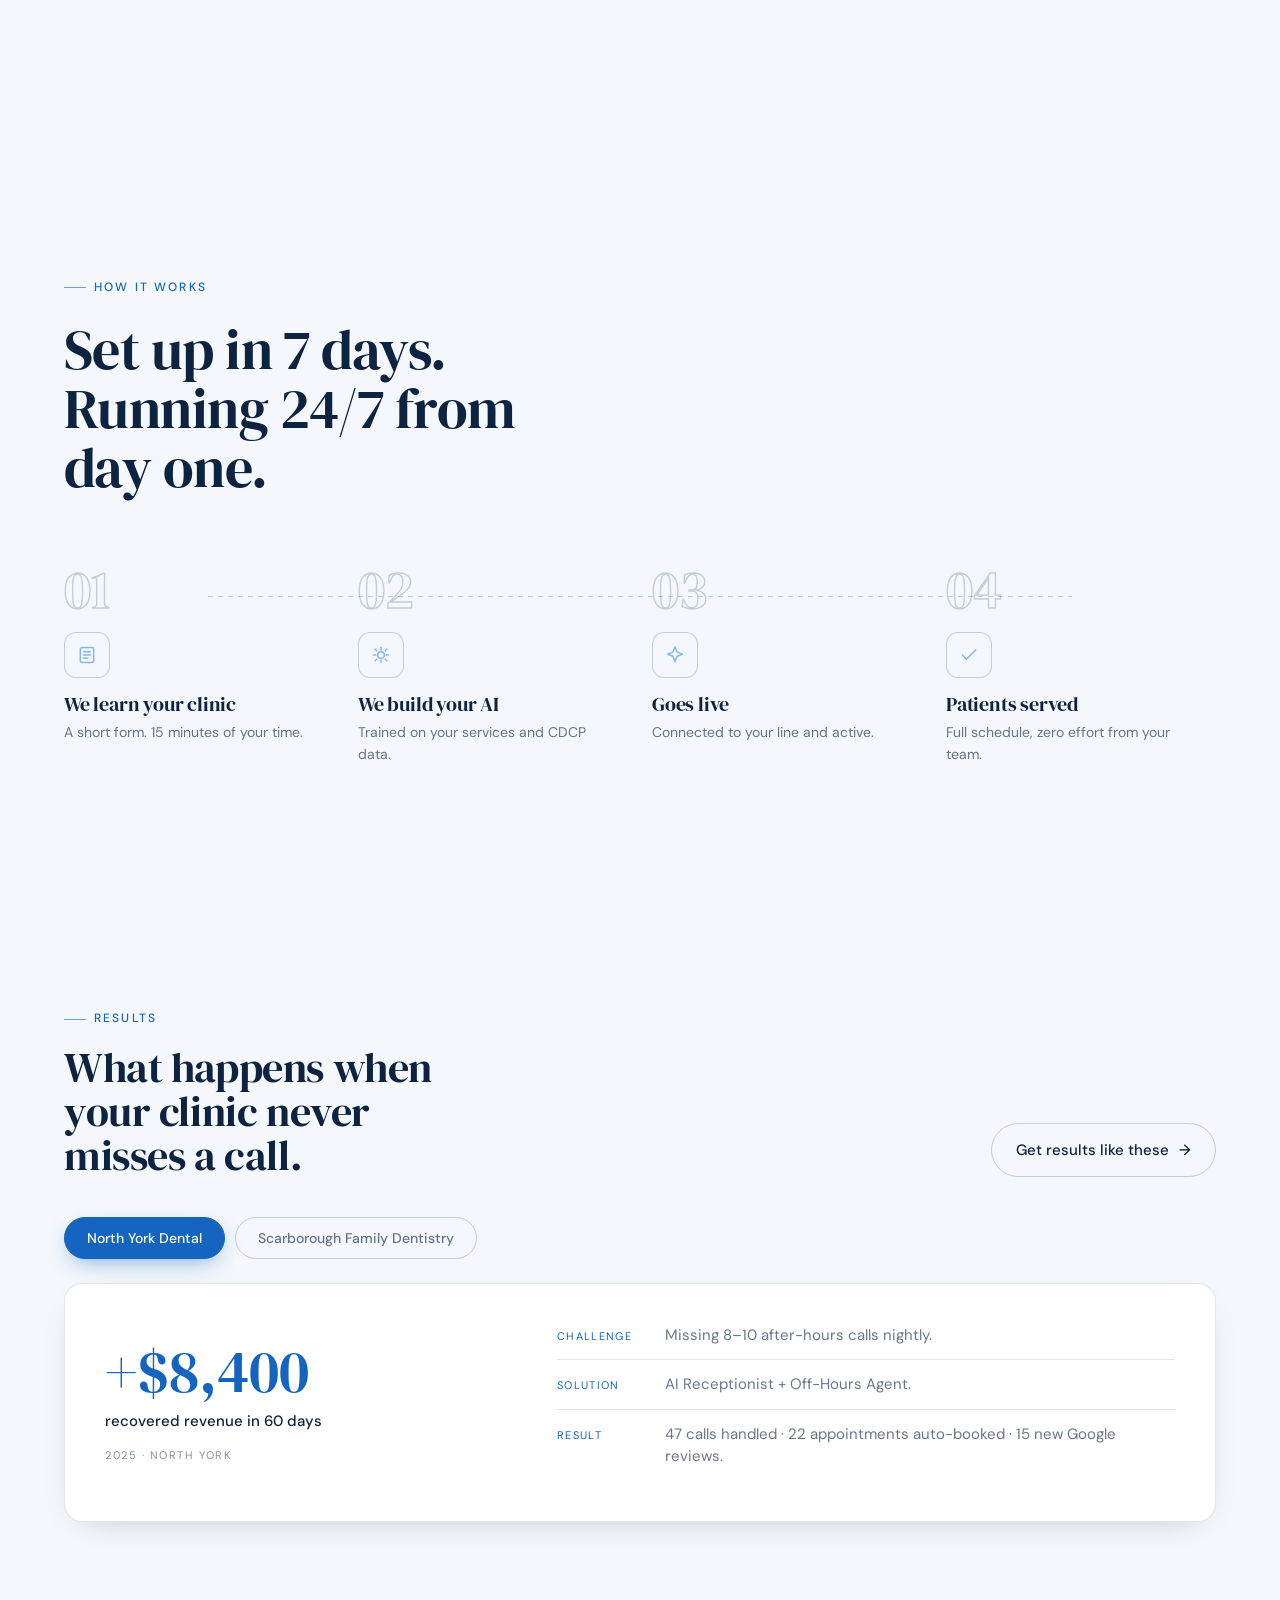
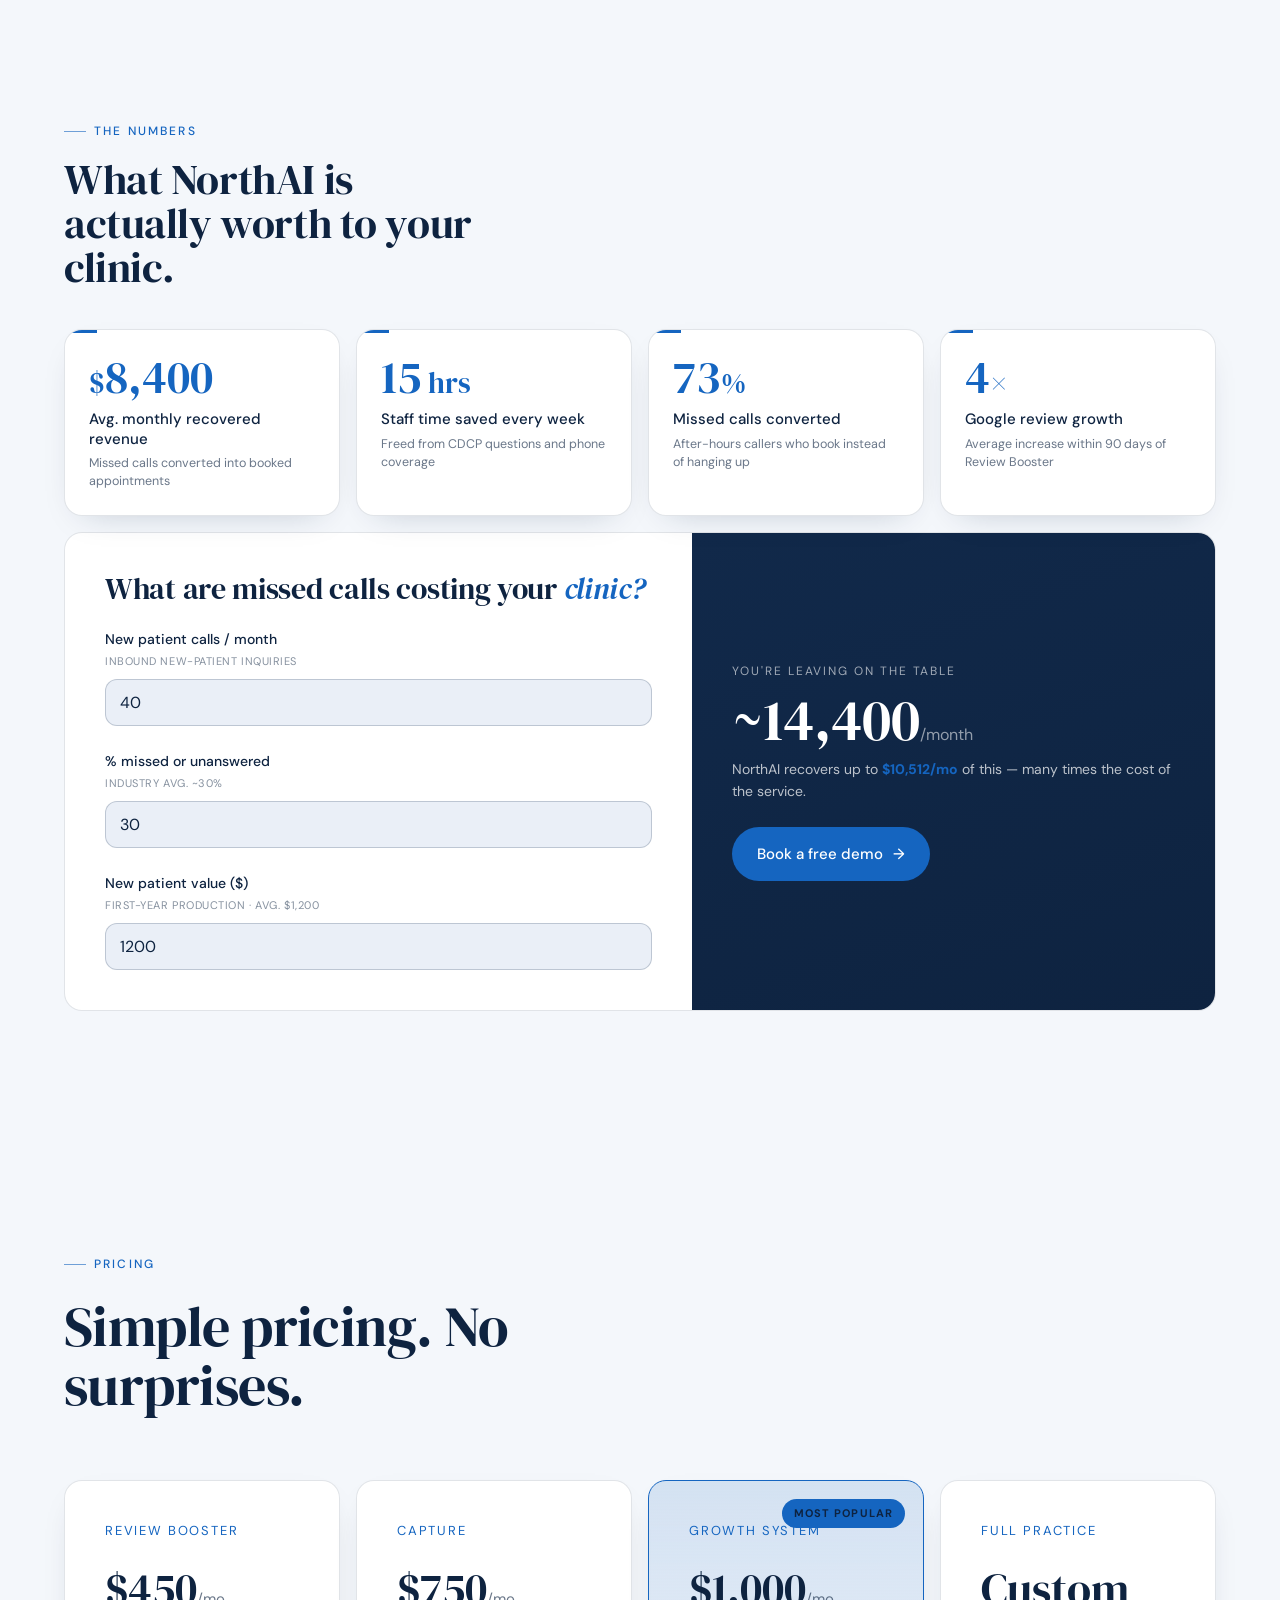
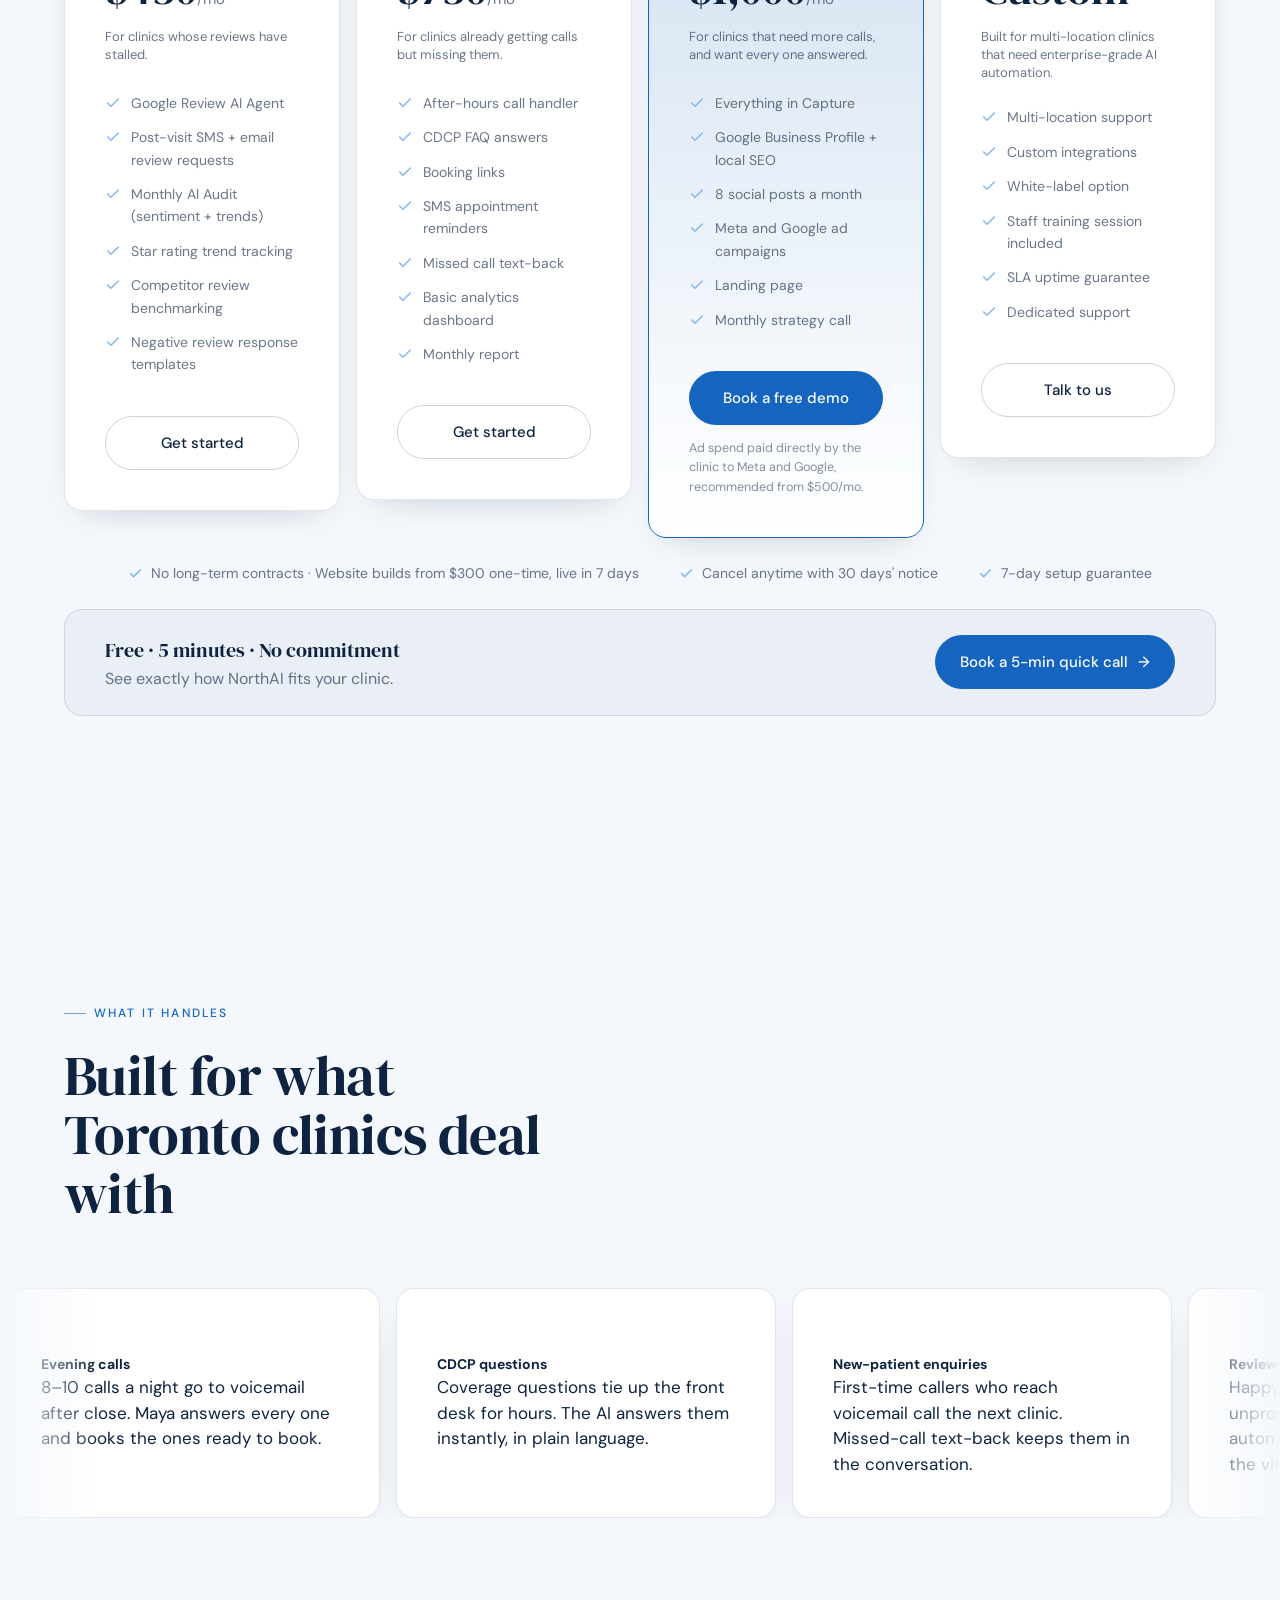
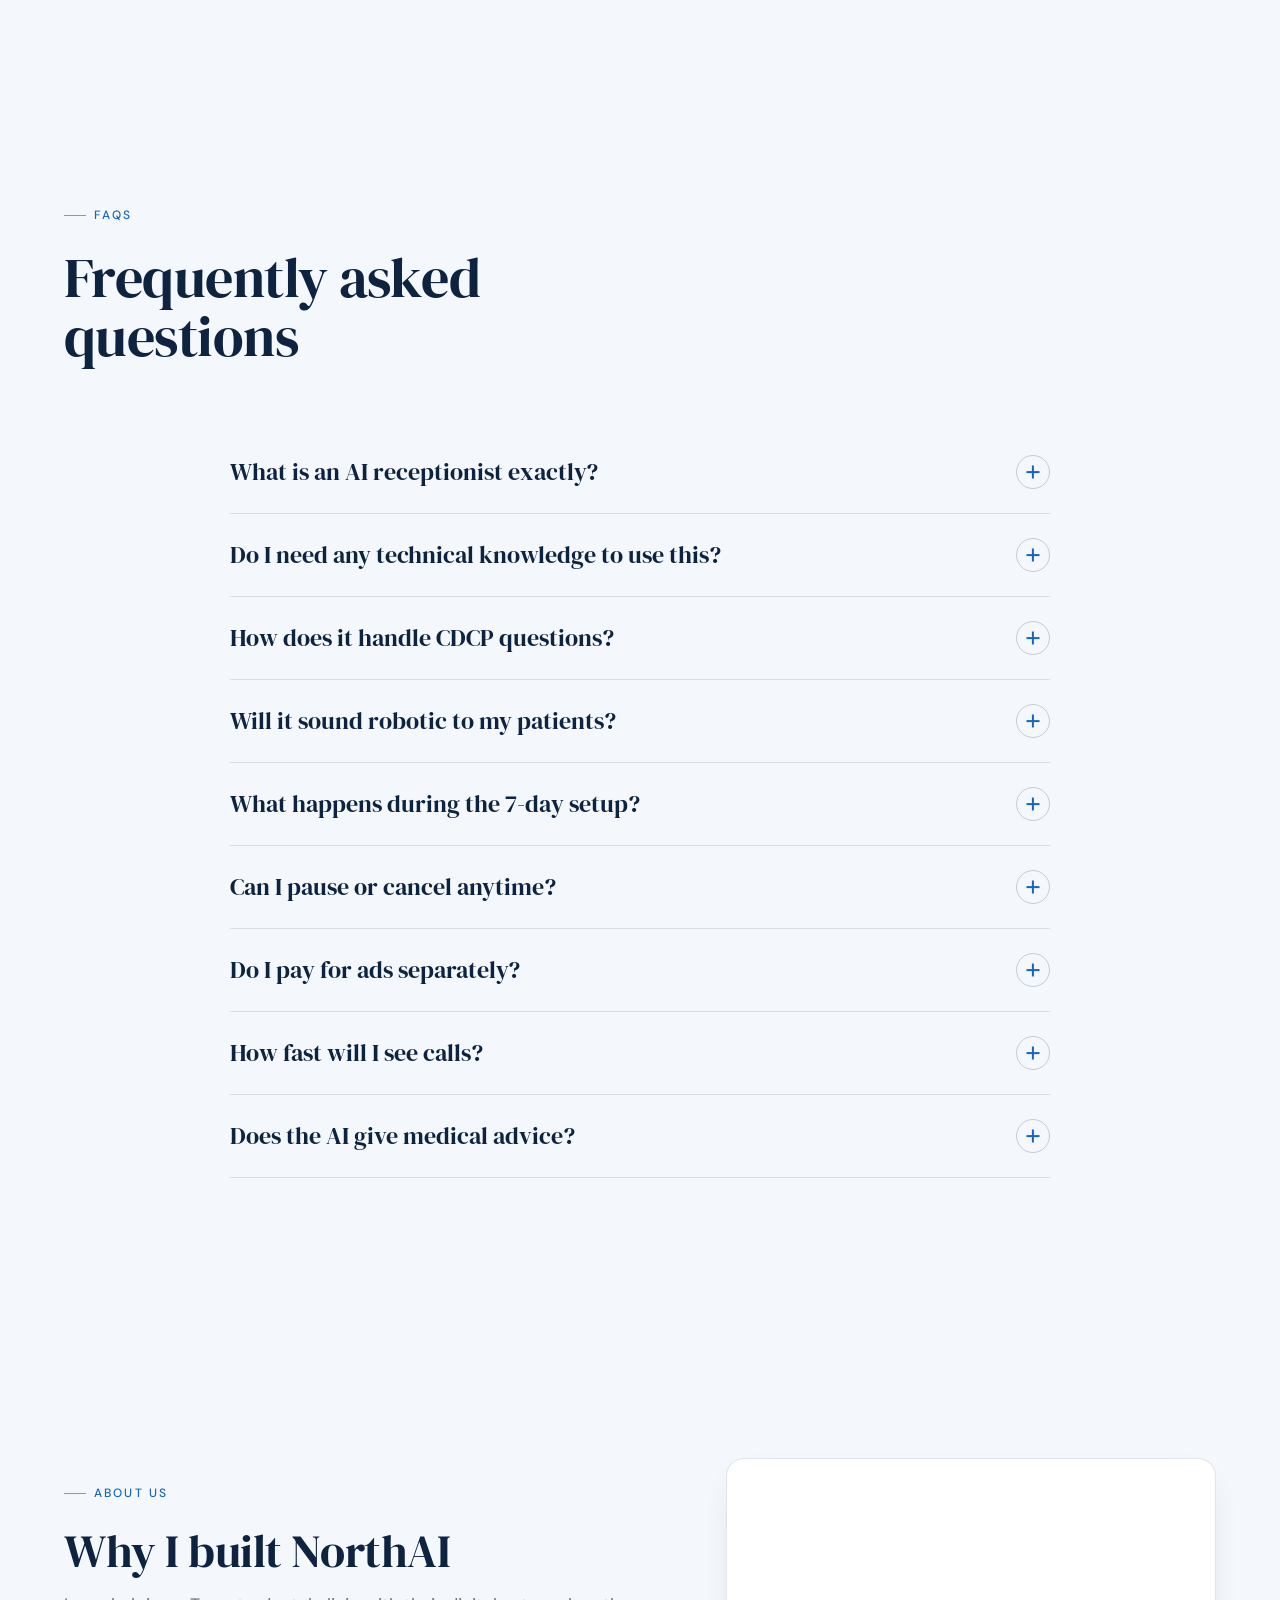
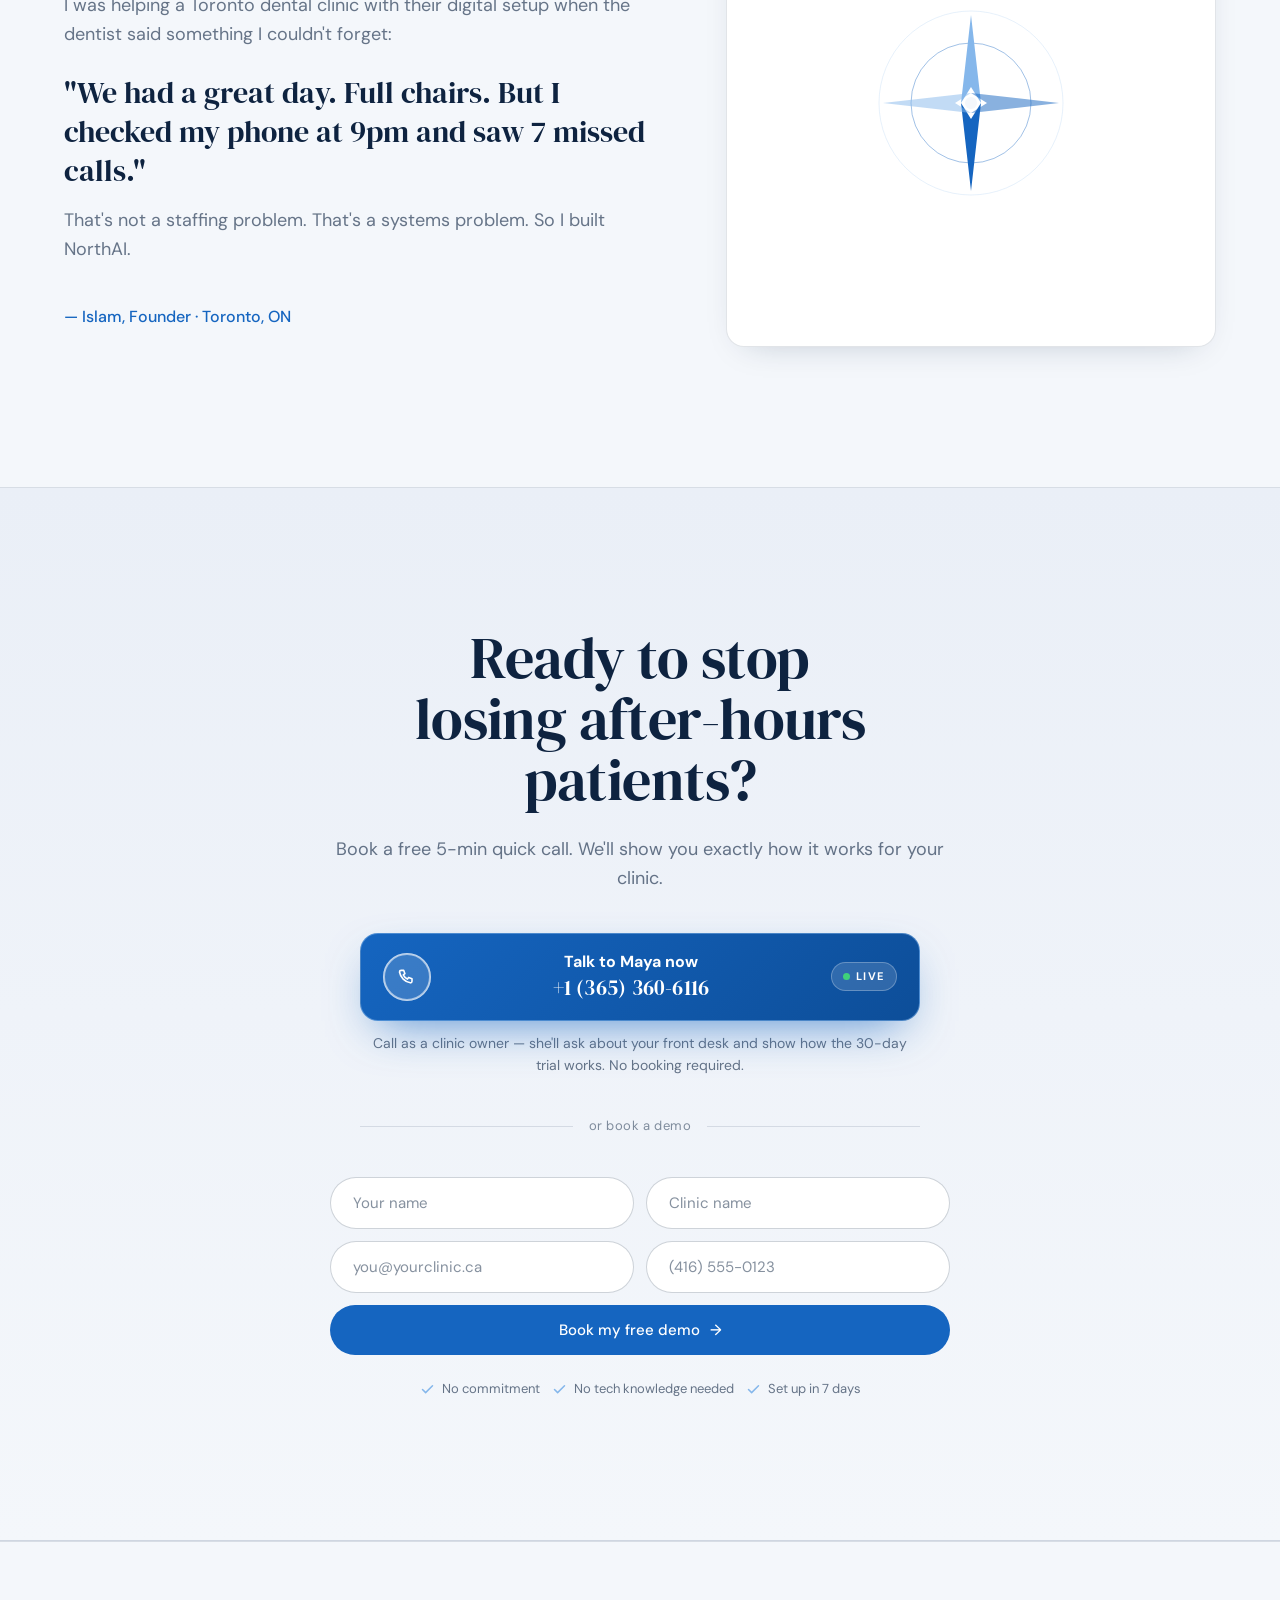
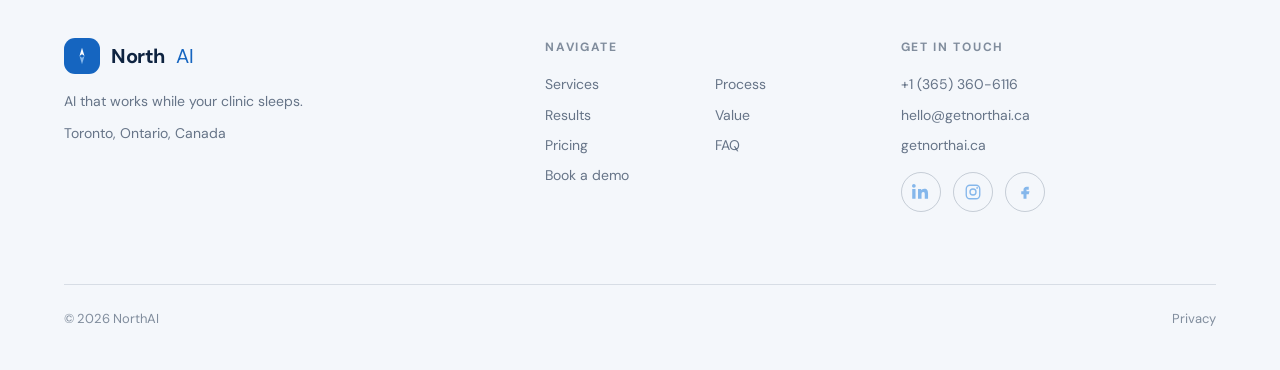
==== commit 9bf6e6c7: "Reposition to full patient pipeline: stages, pricing, FAQ, testimonials Co-Authored-By: Claude Opus " ====
--- a/index.html
+++ b/index.html
@@ -4,9 +4,9 @@
 <meta charset="UTF-8">
 <meta name="viewport" content="width=device-width, initial-scale=1.0">
 <title>NorthAI — AI that works while your clinic sleeps</title>
-<meta name="description" content="NorthAI builds AI receptionists for Toronto dental clinics overwhelmed by CDCP patients. Handles after-hours calls, books appointments, answers CDCP questions. From $450/month.">
+<meta name="description" content="NorthAI runs the whole patient pipeline for Toronto dental clinics — Google and local SEO, social, Meta and Google ads, and an AI receptionist that answers 24/7 and books the appointment.">
 <meta property="og:title" content="NorthAI — AI that works while your clinic sleeps">
-<meta property="og:description" content="NorthAI builds AI receptionists for Toronto dental clinics overwhelmed by CDCP patients. Handles after-hours calls, books appointments, answers CDCP questions. From $450/month.">
+<meta property="og:description" content="NorthAI runs the whole patient pipeline for Toronto dental clinics — Google and local SEO, social, Meta and Google ads, and an AI receptionist that answers 24/7 and books the appointment.">
 <meta property="og:type" content="website">
 <meta name="theme-color" content="#0E2340">
 <link rel="icon" href="favicon.svg" type="image/svg+xml">
@@ -103,8 +103,8 @@
 <section class="hero">
   <div class="wrap hero-grid">
     <div class="hero-copy">
-      <h1 class="reveal">Stop losing patients to voicemail.</h1>
-      <p class="lead reveal" style="transition-delay:.07s">NorthAI is the AI receptionist for Toronto dental clinics. It picks up every call after hours, answers CDCP questions and books the appointment, so no new patient gets voicemail.</p>
+      <h1 class="reveal">More patients in. Every call booked.</h1>
+      <p class="lead reveal" style="transition-delay:.07s">NorthAI runs the whole patient pipeline for Toronto dental clinics — Google, ads, content and an AI receptionist that answers 24/7 and books the appointment.</p>
       <div class="hero-ctas reveal" style="transition-delay:.14s">
         <a href="#contact" class="btn btn-solid">Book a free demo <span class="btn-arrow">→</span></a>
         <a href="tel:+13653606116" class="btn-call" aria-label="Call Maya live at 365 360 6116">
@@ -185,58 +185,64 @@
 <section class="section-pad" id="services">
   <div class="wrap">
     <div class="svc-head">
-      <h2 class="h2 reveal">Four AI agents. Zero missed patients.</h2>
-      <p class="lead reveal" style="transition-delay:.05s">Each one takes a job your front desk can’t get to: the 9pm call, the CDCP question, the review request. Start with one and add the rest when you’re ready.</p>
+      <h2 class="h2 reveal">Four stages. One system.</h2>
+      <p class="lead reveal" style="transition-delay:.05s">Getting found, getting chosen, getting the call, getting it booked. Start with one stage and add the rest when you’re ready.</p>
     </div>
 
     <div class="bento">
       <article class="card big reveal">
         <div class="card-copy">
-          <h3>AI Receptionist</h3>
-          <p>Answers every call, books straight into your schedule and texts the confirmation, while your team stays with the patient in the chair.</p>
-          <span class="price-badge">From $1,000/mo</span>
+          <span class="stage-n">01</span>
+          <h3>Get found</h3>
+          <p>Google Business Profile optimization, local SEO and AEO so the clinic appears in AI search too, plus a fast website or a rebuild of the existing one.</p>
+        </div>
+        <div class="mock mock-night" data-ui aria-hidden="true">
+          <div class="mock-head">Where new patients look</div>
+          <div class="mock-night-row"><span class="mock-dot"></span>Google Maps · “dentist near me”</div>
+          <div class="mock-night-row"><span class="mock-dot"></span>Google Search · “CDCP dentist Toronto”</div>
+          <div class="mock-night-row"><span class="mock-dot"></span>AI search · “a dentist who takes CDCP”</div>
+        </div>
+      </article>
+
+      <article class="card reveal" style="transition-delay:.08s">
+        <span class="stage-n">02</span>
+        <h3>Get chosen</h3>
+        <p>Eight social posts a month made for the clinic, automated Google review requests, and replies written for incoming reviews.</p>
+        <div class="mock mock-chat" data-ui aria-hidden="true">
+          <p class="mock-a mock-sms">“Hi Maria, thanks for coming in today. Would you take 30 seconds to review us on Google? g.page/your-clinic”</p>
+          <p class="mock-meta">Sent 2 hours after the visit</p>
+        </div>
+      </article>
+
+      <article class="card reveal" style="transition-delay:.12s">
+        <span class="stage-n">03</span>
+        <h3>Get calls</h3>
+        <p>Meta and Google ads targeting new and CDCP patients in the clinic’s area, a landing page built to convert, and monthly optimization.</p>
+        <div class="mock mock-night" data-ui aria-hidden="true">
+          <div class="mock-head">Campaigns running</div>
+          <div class="mock-night-row"><span class="mock-dot"></span>Meta · new patients, 5km radius</div>
+          <div class="mock-night-row"><span class="mock-dot"></span>Google · “emergency dentist”</div>
+          <div class="mock-night-row"><span class="mock-dot"></span>Landing page · built to book</div>
+        </div>
+      </article>
+
+      <article class="card duo reveal" style="transition-delay:.16s">
+        <div class="card-copy">
+          <span class="stage-n">04</span>
+          <h3>Get booked</h3>
+          <p>Maya, the AI receptionist: 24/7 calls, CDCP questions, booked straight into the schedule. Missed-call text-back and owner alerts.</p>
         </div>
         <div class="mock mock-bookings" data-ui aria-hidden="true">
-          <div class="mock-head">Booked by NorthAI while you were closed</div>
+          <div class="mock-head">Booked by Maya while you were closed</div>
           <div class="mock-row"><span class="mock-time">9:41 PM</span><div><b>Maria L.</b><span>Cleaning · Sat 10:30 AM</span></div></div>
           <div class="mock-row"><span class="mock-time">11:07 PM</span><div><b>David K.</b><span>Toothache · Mon 8:00 AM</span></div></div>
           <div class="mock-row"><span class="mock-time">6:22 AM</span><div><b>Priya S.</b><span>New patient · Tue 2:15 PM</span></div></div>
         </div>
       </article>
 
-      <article class="card reveal" style="transition-delay:.08s">
-        <h3>Off-Hours Agent</h3>
-        <p>Covers 6pm to 8am, weekends and holidays. Every call gets answered, none go to voicemail.</p>
-        <div class="mock mock-night" data-ui aria-hidden="true">
-          <div class="mock-night-row"><span class="mock-dot"></span>11:38 PM · Call answered</div>
-          <div class="mock-night-row"><span class="mock-dot"></span>2:14 AM · Question answered</div>
-          <div class="mock-night-row"><span class="mock-dot"></span>6:51 AM · Appointment booked</div>
-        </div>
-      </article>
-
-      <article class="card reveal" style="transition-delay:.12s">
-        <h3>Google Review Agent</h3>
-        <p>Texts every patient a review link after their visit, so happy patients actually leave one.</p>
-        <div class="mock mock-chat" data-ui aria-hidden="true">
-          <p class="mock-a mock-sms">“Hi Maria, thanks for coming in today. Would you take 30 seconds to review us on Google? g.page/maple-dental”</p>
-          <p class="mock-meta">Sent 2 hours after the visit</p>
-        </div>
-      </article>
-
-      <article class="card duo reveal" style="transition-delay:.16s">
-        <div class="card-copy">
-          <h3>CDCP FAQ Bot</h3>
-          <p>Trained on current CDCP rules and your clinic’s policies, so patients get the right coverage answer at any hour.</p>
-        </div>
-        <div class="mock mock-chat" data-ui aria-hidden="true">
-          <p class="mock-q">“Is my daughter covered for braces?”</p>
-          <p class="mock-a">“Kids can be covered if your family qualifies for CDCP. Braces need pre-approval first, so I can book a consult to check her plan.”</p>
-        </div>
-      </article>
-
       <article class="card wide reveal" style="transition-delay:.2s">
         <div class="card-copy">
-          <h3>One weekly report for all four.</h3>
+          <h3>One team. One monthly report: calls in, patients booked, cost per patient.</h3>
           <p>No new software for your team to learn. Every Monday you see what came in and what got booked.</p>
         </div>
         <div class="mock mock-dash" data-ui aria-hidden="true">
@@ -425,7 +431,7 @@
       <article class="plan reveal">
         <div class="pname">Review Booster</div>
         <div class="pcost">$450<small>/mo</small></div>
-        <p class="pdesc">Grow your reputation with AI-powered review management and monthly audits.</p>
+        <p class="pdesc">For clinics whose reviews have stalled.</p>
         <ul>
           <li><svg width="16" height="16" viewBox="0 0 24 24" fill="none" stroke="#85B7EB" stroke-width="2.2" stroke-linecap="round" stroke-linejoin="round"><path d="M20 6L9 17l-5-5"/></svg>Google Review AI Agent</li>
           <li><svg width="16" height="16" viewBox="0 0 24 24" fill="none" stroke="#85B7EB" stroke-width="2.2" stroke-linecap="round" stroke-linejoin="round"><path d="M20 6L9 17l-5-5"/></svg>Post-visit SMS + email review requests</li>
@@ -439,9 +445,9 @@
 
       <!-- Starter $750 -->
       <article class="plan reveal" style="transition-delay:.06s">
-        <div class="pname">Starter</div>
+        <div class="pname">Capture</div>
         <div class="pcost">$750<small>/mo</small></div>
-        <p class="pdesc">Essential AI coverage for clinics that need 24/7 patient communication.</p>
+        <p class="pdesc">For clinics already getting calls but missing them.</p>
         <ul>
           <li><svg width="16" height="16" viewBox="0 0 24 24" fill="none" stroke="#85B7EB" stroke-width="2.2" stroke-linecap="round" stroke-linejoin="round"><path d="M20 6L9 17l-5-5"/></svg>After-hours call handler</li>
           <li><svg width="16" height="16" viewBox="0 0 24 24" fill="none" stroke="#85B7EB" stroke-width="2.2" stroke-linecap="round" stroke-linejoin="round"><path d="M20 6L9 17l-5-5"/></svg>CDCP FAQ answers</li>
@@ -457,20 +463,19 @@
       <!-- AI Receptionist $1,000 — FEATURED -->
       <article class="plan featured reveal" style="transition-delay:.12s">
         <span class="pop">Most popular</span>
-        <div class="pname">AI Receptionist</div>
+        <div class="pname">Growth System</div>
         <div class="pcost">$1,000<small>/mo</small></div>
-        <p class="pdesc">The full AI front desk — answering calls, booking patients, and growing your reviews.</p>
+        <p class="pdesc">For clinics that need more calls, and want every one answered.</p>
         <ul>
-          <li><svg width="16" height="16" viewBox="0 0 24 24" fill="none" stroke="#85B7EB" stroke-width="2.2" stroke-linecap="round" stroke-linejoin="round"><path d="M20 6L9 17l-5-5"/></svg>Everything in Starter</li>
-          <li><svg width="16" height="16" viewBox="0 0 24 24" fill="none" stroke="#85B7EB" stroke-width="2.2" stroke-linecap="round" stroke-linejoin="round"><path d="M20 6L9 17l-5-5"/></svg>Google review agent</li>
-          <li><svg width="16" height="16" viewBox="0 0 24 24" fill="none" stroke="#85B7EB" stroke-width="2.2" stroke-linecap="round" stroke-linejoin="round"><path d="M20 6L9 17l-5-5"/></svg>SMS follow-up sequences</li>
-          <li><svg width="16" height="16" viewBox="0 0 24 24" fill="none" stroke="#85B7EB" stroke-width="2.2" stroke-linecap="round" stroke-linejoin="round"><path d="M20 6L9 17l-5-5"/></svg>Voicemail transcription</li>
-          <li><svg width="16" height="16" viewBox="0 0 24 24" fill="none" stroke="#85B7EB" stroke-width="2.2" stroke-linecap="round" stroke-linejoin="round"><path d="M20 6L9 17l-5-5"/></svg>Multi-language (EN + FR for CDCP)</li>
-          <li><svg width="16" height="16" viewBox="0 0 24 24" fill="none" stroke="#85B7EB" stroke-width="2.2" stroke-linecap="round" stroke-linejoin="round"><path d="M20 6L9 17l-5-5"/></svg>Weekly dashboard</li>
-          <li><svg width="16" height="16" viewBox="0 0 24 24" fill="none" stroke="#85B7EB" stroke-width="2.2" stroke-linecap="round" stroke-linejoin="round"><path d="M20 6L9 17l-5-5"/></svg>Priority support</li>
-          <li><svg width="16" height="16" viewBox="0 0 24 24" fill="none" stroke="#85B7EB" stroke-width="2.2" stroke-linecap="round" stroke-linejoin="round"><path d="M20 6L9 17l-5-5"/></svg>7-day setup guaranteed</li>
+          <li><svg width="16" height="16" viewBox="0 0 24 24" fill="none" stroke="#85B7EB" stroke-width="2.2" stroke-linecap="round" stroke-linejoin="round"><path d="M20 6L9 17l-5-5"/></svg>Everything in Capture</li>
+          <li><svg width="16" height="16" viewBox="0 0 24 24" fill="none" stroke="#85B7EB" stroke-width="2.2" stroke-linecap="round" stroke-linejoin="round"><path d="M20 6L9 17l-5-5"/></svg>Google Business Profile + local SEO</li>
+          <li><svg width="16" height="16" viewBox="0 0 24 24" fill="none" stroke="#85B7EB" stroke-width="2.2" stroke-linecap="round" stroke-linejoin="round"><path d="M20 6L9 17l-5-5"/></svg>8 social posts a month</li>
+          <li><svg width="16" height="16" viewBox="0 0 24 24" fill="none" stroke="#85B7EB" stroke-width="2.2" stroke-linecap="round" stroke-linejoin="round"><path d="M20 6L9 17l-5-5"/></svg>Meta and Google ad campaigns</li>
+          <li><svg width="16" height="16" viewBox="0 0 24 24" fill="none" stroke="#85B7EB" stroke-width="2.2" stroke-linecap="round" stroke-linejoin="round"><path d="M20 6L9 17l-5-5"/></svg>Landing page</li>
+          <li><svg width="16" height="16" viewBox="0 0 24 24" fill="none" stroke="#85B7EB" stroke-width="2.2" stroke-linecap="round" stroke-linejoin="round"><path d="M20 6L9 17l-5-5"/></svg>Monthly strategy call</li>
         </ul>
         <a href="#contact" class="btn btn-solid">Book a free demo</a>
+        <p class="pfine">Ad spend paid directly by the clinic to Meta and Google, recommended from $500/mo.</p>
       </article>
 
       <!-- Full Practice — Custom -->
@@ -492,7 +497,7 @@
     </div>
 
     <div class="guarantee reveal" style="transition-delay:.2s">
-      <span class="g-item"><svg width="15" height="15" viewBox="0 0 24 24" fill="none" stroke="#85B7EB" stroke-width="2.4" stroke-linecap="round" stroke-linejoin="round"><path d="M20 6L9 17l-5-5"/></svg>No long-term contracts</span>
+      <span class="g-item"><svg width="15" height="15" viewBox="0 0 24 24" fill="none" stroke="#85B7EB" stroke-width="2.4" stroke-linecap="round" stroke-linejoin="round"><path d="M20 6L9 17l-5-5"/></svg>No long-term contracts · Website builds from $300 one-time, live in 7 days</span>
       <span class="g-item"><svg width="15" height="15" viewBox="0 0 24 24" fill="none" stroke="#85B7EB" stroke-width="2.4" stroke-linecap="round" stroke-linejoin="round"><path d="M20 6L9 17l-5-5"/></svg>Cancel anytime with 30 days' notice</span>
       <span class="g-item"><svg width="15" height="15" viewBox="0 0 24 24" fill="none" stroke="#85B7EB" stroke-width="2.4" stroke-linecap="round" stroke-linejoin="round"><path d="M20 6L9 17l-5-5"/></svg>7-day setup guarantee</span>
     </div>
@@ -507,20 +512,20 @@
 <!-- ============================ TESTIMONIALS ============================ -->
 <section class="section-pad">
   <div class="wrap">
-    <span class="tag reveal">What clinics say</span>
-    <h2 class="h2 reveal" style="transition-delay:.05s">Trusted by Toronto dental clinics</h2>
+    <span class="tag reveal">What it handles</span>
+    <h2 class="h2 reveal" style="transition-delay:.05s">Built for what Toronto clinics deal with</h2>
   </div>
   <div class="tmarquee-wrap reveal">
     <div class="tmarquee">
-      <article class="tcard"><div class="stars" aria-label="5 out of 5 stars">★★★★★</div><p>"We were missing 8–10 calls every evening. NorthAI handles them all now. We wake up to a full schedule."</p><div class="who"><b>Dr. Sarah M.</b> — North York</div></article>
-      <article class="tcard"><div class="stars" aria-label="5 out of 5 stars">★★★★★</div><p>"My front desk was drowning in CDCP questions. The AI handles 90% of them. Staff are so much less stressed."</p><div class="who"><b>Dr. Ahmed K.</b> — Scarborough</div></article>
-      <article class="tcard"><div class="stars" aria-label="5 out of 5 stars">★★★★★</div><p>"Set up was painless. Within the first week we booked 6 appointments we would have 100% missed."</p><div class="who"><b>Dr. Lisa T.</b> — Etobicoke</div></article>
-      <article class="tcard"><div class="stars" aria-label="5 out of 5 stars">★★★★★</div><p>"Best investment I've made for the practice. It literally pays for itself every week."</p><div class="who"><b>Dr. James P.</b> — Mississauga</div></article>
+      <article class="tcard"><div class="who"><b>Evening calls</b></div><p>8&ndash;10 calls a night go to voicemail after close. Maya answers every one and books the ones ready to book.</p></article>
+      <article class="tcard"><div class="who"><b>CDCP questions</b></div><p>Coverage questions tie up the front desk for hours. The AI answers them instantly, in plain language.</p></article>
+      <article class="tcard"><div class="who"><b>New-patient enquiries</b></div><p>First-time callers who reach voicemail call the next clinic. Missed-call text-back keeps them in the conversation.</p></article>
+      <article class="tcard"><div class="who"><b>Reviews</b></div><p>Happy patients rarely leave a review unprompted. A request goes out automatically a couple of hours after the visit.</p></article>
       <!-- duplicate set for seamless loop -->
-      <article class="tcard" aria-hidden="true"><div class="stars">★★★★★</div><p>"We were missing 8–10 calls every evening. NorthAI handles them all now. We wake up to a full schedule."</p><div class="who"><b>Dr. Sarah M.</b> — North York</div></article>
-      <article class="tcard" aria-hidden="true"><div class="stars">★★★★★</div><p>"My front desk was drowning in CDCP questions. The AI handles 90% of them. Staff are so much less stressed."</p><div class="who"><b>Dr. Ahmed K.</b> — Scarborough</div></article>
-      <article class="tcard" aria-hidden="true"><div class="stars">★★★★★</div><p>"Set up was painless. Within the first week we booked 6 appointments we would have 100% missed."</p><div class="who"><b>Dr. Lisa T.</b> — Etobicoke</div></article>
-      <article class="tcard" aria-hidden="true"><div class="stars">★★★★★</div><p>"Best investment I've made for the practice. It literally pays for itself every week."</p><div class="who"><b>Dr. James P.</b> — Mississauga</div></article>
+      <article class="tcard" aria-hidden="true"><div class="who"><b>Evening calls</b></div><p>8&ndash;10 calls a night go to voicemail after close. Maya answers every one and books the ones ready to book.</p></article>
+      <article class="tcard" aria-hidden="true"><div class="who"><b>CDCP questions</b></div><p>Coverage questions tie up the front desk for hours. The AI answers them instantly, in plain language.</p></article>
+      <article class="tcard" aria-hidden="true"><div class="who"><b>New-patient enquiries</b></div><p>First-time callers who reach voicemail call the next clinic. Missed-call text-back keeps them in the conversation.</p></article>
+      <article class="tcard" aria-hidden="true"><div class="who"><b>Reviews</b></div><p>Happy patients rarely leave a review unprompted. A request goes out automatically a couple of hours after the visit.</p></article>
     </div>
   </div>
 </section>
@@ -555,6 +560,18 @@
       <div class="q reveal">
         <button class="q-btn" aria-expanded="false">Can I pause or cancel anytime?<span class="q-ic" aria-hidden="true"></span></button>
         <div class="q-body"><p>Yes. There are no long-term contracts. You can pause or cancel any time with 30 days' notice — though most clinics stay because the system pays for itself within the first few weeks.</p></div>
+      </div>
+      <div class="q reveal">
+        <button class="q-btn" aria-expanded="false">Do I pay for ads separately?<span class="q-ic" aria-hidden="true"></span></button>
+        <div class="q-body"><p>Yes — ad spend goes straight to Google and Meta from your own account, so you see every dollar and own the ad history.</p></div>
+      </div>
+      <div class="q reveal">
+        <button class="q-btn" aria-expanded="false">How fast will I see calls?<span class="q-ic" aria-hidden="true"></span></button>
+        <div class="q-body"><p>The receptionist works from day one. Ads usually produce calls within 2–4 weeks. SEO builds over 2–3 months.</p></div>
+      </div>
+      <div class="q reveal">
+        <button class="q-btn" aria-expanded="false">Does the AI give medical advice?<span class="q-ic" aria-hidden="true"></span></button>
+        <div class="q-body"><p>Never. It doesn’t diagnose or quote treatment prices, and it hands emergencies straight to your team.</p></div>
       </div>
     </div>
   </div>
--- a/style.css
+++ b/style.css
@@ -827,3 +827,15 @@
 body.light .btn-call{color:#14673a;background:rgba(63,209,122,.16)}
 body.light .btn-call:hover{background:rgba(63,209,122,.26)}
 @media (prefers-reduced-motion:reduce){.bc-dot{animation:none}}
+
+/* ===== Service stage numbers ===== */
+.stage-n{
+  display:block;font-family:var(--mono,ui-monospace,"SFMono-Regular",Menlo,monospace);
+  font-size:12px;font-weight:500;letter-spacing:.18em;
+  color:var(--lightblue);margin-bottom:10px;
+}
+/* ===== Pricing small print ===== */
+.pfine{
+  margin-top:14px;font-size:12.5px;line-height:1.55;
+  color:var(--white-40);
+}
